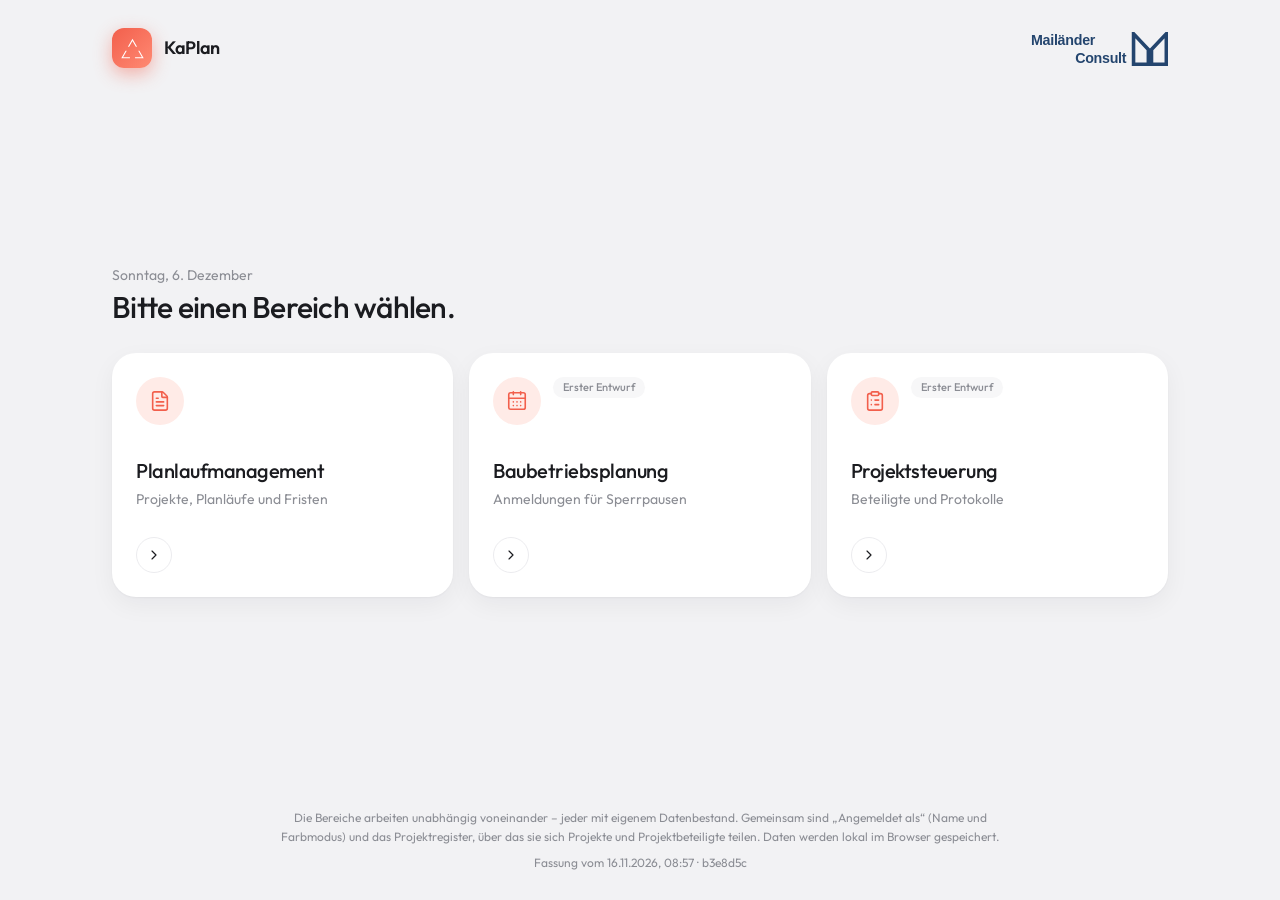
==== app/index.html @ 5b36b329 "app/: Build von b3e8d5c [skip ci]" ====
<!doctype html>
<html lang="de">
  <head>
    <meta charset="UTF-8" />
    <meta name="viewport" content="width=device-width, initial-scale=1.0" />
    <title>KaPlan</title>
    <meta name="description" content="KaPlan – Planlaufmanagement, Baubetriebsplanung und Projektsteuerung" />
    <meta name="theme-color" content="#f2f2f4" />
    <meta name="color-scheme" content="light dark" />
    <script>
      /*
        Hell oder dunkel schon vor dem Start der Anwendung: fest gewählt unter
        „Angemeldet als“ (Farbschema „hell“ bzw. „dunkel“) oder – die Vorgabe –
        wie das Gerät eingestellt ist. Dieselbe Regel wie `istDunkel` in
        src/gemeinsam/benutzer.ts; die Hülle (src/shell/Shell.tsx) setzt den
        Wert nach dem Start erneut und folgt Änderungen. Ohne dieses Skript
        blitzte die Seite bei jedem Laden erst hell auf.
      */
      (function () {
        var schema = 'geraet';
        try {
          schema = (JSON.parse(localStorage.getItem('kaplan-benutzer.v1') || '{}') || {}).farbschema;
        } catch (e) {
          /* unlesbar – wie das Gerät */
        }
        var dunkel =
          schema === 'dunkel' ||
          (schema !== 'hell' && typeof matchMedia === 'function' && matchMedia('(prefers-color-scheme: dark)').matches);
        document.documentElement.setAttribute('data-farbschema', dunkel ? 'dunkel' : 'hell');
        var farbe = document.querySelector('meta[name="theme-color"]');
        if (farbe) farbe.setAttribute('content', dunkel ? '#121316' : '#f2f2f4');
      })();
    </script>
    <style>
      /* Seitengrund des Koralle-Designs schon vor dem Laden – hell und dunkel wie die Anwendung */
      html { background: #f2f2f4; color: #1b1c20; }
      .lade-hinweis { color: #1b1c20; }
      .lade-hinweis p { color: #62646d; }
      .lade-hinweis code { background: #ffffff; padding: .1rem .4rem; border-radius: 8px; }
      html[data-farbschema='dunkel'] { background: #121316; color: #f2f2f4; }
      html[data-farbschema='dunkel'] .lade-hinweis { color: #f2f2f4; }
      html[data-farbschema='dunkel'] .lade-hinweis p { color: #b1b3bb; }
      html[data-farbschema='dunkel'] .lade-hinweis code { background: #232429; }
    </style>
    <link rel="manifest" href="manifest.webmanifest" />
    <link rel="icon" type="image/png" sizes="32x32" href="icons/kaplan-koralle-32.png" />
    <link rel="icon" type="image/png" sizes="64x64" href="icons/kaplan-koralle-64.png" />
    <link rel="icon" type="image/png" sizes="192x192" href="icons/kaplan-koralle-192.png" />
    <link rel="apple-touch-icon" sizes="180x180" href="icons/kaplan-koralle-apple-180.png" />
    <meta name="apple-mobile-web-app-capable" content="yes" />
    <meta name="apple-mobile-web-app-status-bar-style" content="default" />
    <meta name="apple-mobile-web-app-title" content="KaPlan" />
    <script type="module" crossorigin src="./assets/index-D5aUITxe.js"></script>
    <link rel="stylesheet" crossorigin href="./assets/index-Yw2rA63O.css">
  </head>
  <body>
    <div id="root">
      <!--
        Dieser Bereich ist nur sichtbar, solange die Anwendung nicht gestartet
        ist – React ersetzt den Inhalt von #root beim Laden.

        Wird die Seite statisch ausgeliefert (GitHub Pages mit der Quelle
        "Deploy from a branch" liefert den Quellcode statt des Builds), startet
        die Anwendung nicht. Das Skript unten wechselt dann automatisch zur
        gebauten Fassung im Unterverzeichnis ./app/. Dieser Build ist eingecheckt
        und wird vom Workflow nach jedem Push auf main erneuert (siehe README,
        Abschnitt „Veröffentlichen“). Fehlt er, bleibt der Hinweis stehen.
      -->
      <div class="lade-hinweis" style="font-family: Outfit, system-ui, -apple-system, 'Segoe UI', sans-serif; max-width: 40rem; margin: 12vh auto; padding: 0 1.5rem; line-height: 1.5;">
        <h1 style="font-size: 1.4rem; font-weight: 500; letter-spacing: -0.02em; margin: 0 0 .75rem;">KaPlan wird geladen …</h1>
        <p style="margin: 0 0 1rem;">
          Falls diese Meldung stehen bleibt, fehlt die gebaute Anwendung im Ordner
          <strong>app/</strong>. Sie entsteht mit <code>npm run build</code>
          und wird aus <code>dist/</code> nach
          <code>app/</code> übernommen.
        </p>
        <p style="margin: 0;">
          Lokal wird die Anwendung mit <code>npm run dev</code>
          gestartet oder mit <code>npm run build</code> gebaut.
        </p>
      </div>
    </div>
    <script>
      /*
        Notausgang für statisch ausgelieferten Quellcode: Startet die Anwendung
        nicht innerhalb von 1,5 Sekunden, wird auf die gebaute Fassung unter
        ./app/ gewechselt. Im Entwicklungsbetrieb meldet sich die Anwendung über
        window.planlaufGestartet und der Wechsel entfällt. Im fertigen Build
        entfällt er immer – dort gibt es kein app/, und ein langsam geladenes
        Programm darf nicht auf eine fehlende Seite umleiten.
      */
      (function () {
        if (/\/app\/?$/.test(location.pathname)) return;
        var zeitgeber = setTimeout(function () {
          // Nur der unverarbeitete Quellcode lädt /src/main.tsx; im Build ersetzt
          // Vite dieses Tag. Geprüft wird erst hier, weil es beim Start des
          // Zeitgebers noch nicht eingelesen ist.
          if (!document.querySelector('script[src$="/src/main.tsx"]')) return;
          location.replace('app/' + location.hash);
        }, 1500);
        window.planlaufGestartet = function () {
          clearTimeout(zeitgeber);
        };
      })();
    </script>
  </body>
</html>
---- app/assets/index-Yw2rA63O.css ----
@layer properties{@supports (((-webkit-hyphens:none)) and (not (margin-trim:block))) or ((-moz-orient:inline) and (not (color:rgb(from red r g b)))){*,:before,:after,::backdrop{--tw-rotate-x:initial;--tw-rotate-y:initial;--tw-rotate-z:initial;--tw-skew-x:initial;--tw-skew-y:initial;--tw-border-style:solid;--tw-leading:initial;--tw-font-weight:initial;--tw-tracking:initial;--tw-shadow:0 0 #0000;--tw-shadow-color:initial;--tw-shadow-alpha:100%;--tw-inset-shadow:0 0 #0000;--tw-inset-shadow-color:initial;--tw-inset-shadow-alpha:100%;--tw-ring-color:initial;--tw-ring-shadow:0 0 #0000;--tw-inset-ring-color:initial;--tw-inset-ring-shadow:0 0 #0000;--tw-ring-inset:initial;--tw-ring-offset-width:0px;--tw-ring-offset-color:#fff;--tw-ring-offset-shadow:0 0 #0000;--tw-outline-style:solid;--tw-blur:initial;--tw-brightness:initial;--tw-contrast:initial;--tw-grayscale:initial;--tw-hue-rotate:initial;--tw-invert:initial;--tw-opacity:initial;--tw-saturate:initial;--tw-sepia:initial;--tw-drop-shadow:initial;--tw-drop-shadow-color:initial;--tw-drop-shadow-alpha:100%;--tw-drop-shadow-size:initial;--tw-duration:initial}}}@layer theme{:root,:host{--font-sans:"Outfit Variable", "Outfit", system-ui, -apple-system, "Segoe UI", sans-serif;--font-mono:ui-monospace, "SF Mono", SFMono-Regular, Menlo, Consolas, monospace;--color-white:#fff;--spacing:.25rem;--text-xs:.75rem;--text-xs--line-height:calc(1 / .75);--text-sm:.875rem;--text-sm--line-height:calc(1.25 / .875);--text-xl:1.25rem;--text-xl--line-height:calc(1.75 / 1.25);--text-2xl:1.5rem;--text-2xl--line-height:calc(2 / 1.5);--text-3xl:1.875rem;--text-3xl--line-height: 1.2 ;--font-weight-medium:500;--tracking-tight:-.025em;--leading-relaxed:1.625;--radius-3xl:1.5rem;--default-transition-duration:.15s;--default-transition-timing-function:cubic-bezier(.4, 0, .2, 1);--default-font-family:"Outfit Variable", "Outfit", system-ui, -apple-system, "Segoe UI", sans-serif;--default-mono-font-family:ui-monospace, "SF Mono", SFMono-Regular, Menlo, Consolas, monospace;--ease-koralle:cubic-bezier(.2, .8, .2, 1)}}@layer base{*,:after,:before,::backdrop{box-sizing:border-box;border:0 solid;margin:0;padding:0}::file-selector-button{box-sizing:border-box;border:0 solid;margin:0;padding:0}html,:host{-webkit-text-size-adjust:100%;tab-size:4;line-height:1.5;font-family:var(--default-font-family,-apple-system, BlinkMacSystemFont, "Segoe UI", Roboto, "Helvetica Neue", "Noto Sans", Arial, sans-serif, "Apple Color Emoji", "Segoe UI Emoji", "Segoe UI Symbol", "Noto Color Emoji");font-feature-settings:var(--default-font-feature-settings,normal);font-variation-settings:var(--default-font-variation-settings,normal);-webkit-tap-highlight-color:transparent}hr{height:0;color:inherit;border-top-width:1px}abbr:where([title]){-webkit-text-decoration:underline dotted;text-decoration:underline dotted}h1,h2,h3,h4,h5,h6{font-size:inherit;font-weight:inherit}a{color:inherit;-webkit-text-decoration:inherit;text-decoration:inherit}code,kbd,samp,pre{font-family:var(--default-mono-font-family,ui-monospace, SFMono-Regular, Menlo, Monaco, Consolas, "Liberation Mono", "Courier New", monospace);font-feature-settings:var(--default-mono-font-feature-settings,normal);font-variation-settings:var(--default-mono-font-variation-settings,normal);font-size:1em}small{font-size:80%}sub,sup{vertical-align:baseline;font-size:75%;line-height:0;position:relative}sub{bottom:-.25em}sup{top:-.5em}table{text-indent:0;border-color:inherit;border-collapse:collapse}:-moz-focusring:where(:not(iframe)){outline:auto}progress{vertical-align:baseline}summary{display:list-item}ol,ul,menu{list-style:none}img,svg,video,canvas,audio,iframe,embed,object{vertical-align:middle;display:block}img,video{max-width:100%;height:auto}button,input,select,optgroup,textarea{font:inherit;font-feature-settings:inherit;font-variation-settings:inherit;letter-spacing:inherit;color:inherit;opacity:1;background-color:#0000;border-radius:0}::file-selector-button{font:inherit;font-feature-settings:inherit;font-variation-settings:inherit;letter-spacing:inherit;color:inherit;opacity:1;background-color:#0000;border-radius:0}:where(select:is([multiple],[size])) optgroup{font-weight:bolder}:where(select:is([multiple],[size])) optgroup option{padding-inline-start:20px}::file-selector-button{margin-inline-end:4px}::placeholder{opacity:1}@supports (not ((-webkit-appearance:-apple-pay-button))) or (contain-intrinsic-size:1px){::placeholder{color:currentColor}@supports (color:color-mix(in lab,red,red)){::placeholder{color:color-mix(in oklab,currentcolor 50%,transparent)}}}textarea{resize:vertical}::-webkit-search-decoration{-webkit-appearance:none}::-webkit-date-and-time-value{min-height:1lh;text-align:inherit}::-webkit-datetime-edit{display:inline-flex}::-webkit-datetime-edit-fields-wrapper{padding:0}::-webkit-datetime-edit{padding-block:0}::-webkit-datetime-edit-year-field{padding-block:0}::-webkit-datetime-edit-month-field{padding-block:0}::-webkit-datetime-edit-day-field{padding-block:0}::-webkit-datetime-edit-hour-field{padding-block:0}::-webkit-datetime-edit-minute-field{padding-block:0}::-webkit-datetime-edit-second-field{padding-block:0}::-webkit-datetime-edit-millisecond-field{padding-block:0}::-webkit-datetime-edit-meridiem-field{padding-block:0}::-webkit-calendar-picker-indicator{line-height:1}:-moz-ui-invalid{box-shadow:none}button,input:where([type=button],[type=reset],[type=submit]){appearance:button}::file-selector-button{appearance:button}::-webkit-inner-spin-button{height:auto}::-webkit-outer-spin-button{height:auto}[hidden]:where(:not([hidden=until-found])){display:none!important}html,body,#root{height:100%}body{font-family:var(--font-sans);color:var(--text);background:var(--bg);-webkit-font-smoothing:antialiased;-moz-osx-font-smoothing:grayscale;font-size:14px;line-height:1.5}h1,h2,h3,h4{letter-spacing:-.02em;font-weight:500}h1{font-size:26px}h2{font-size:19px}h3{font-size:15px}b,strong{font-weight:600}a{color:var(--link);text-decoration:none}a:hover{text-decoration:underline}::selection{background:var(--koralle-soft)}button:not(:disabled),[role=button]{cursor:pointer}input[type=checkbox],input[type=radio]{accent-color:var(--accent);margin:3px 3px 3px 4px}:focus-visible{outline:2px solid var(--fokus);outline-offset:2px}}@layer components{.app{grid-template-columns:var(--sidebar-w) 1fr;height:100%;display:grid;overflow:hidden}.sidebar{--text:#f2f2f4;--text-secondary:#a6a8af;--text-tertiary:#8e9097;--separator:#2c2d33;--separator-strong:#3a3b42;--bg-elev:#232429;--bg-subtle:#1f2024;--bg-hover:#ffffff12;--gray-soft:#ffffff1a;--accent:#f2f2f4;--auf-accent:#1b1c20;background:var(--bg-sidebar);color:var(--text-secondary);flex-direction:column;gap:3px;padding:16px 12px;display:flex;overflow-y:auto}.sidebar-brand{width:100%;font:inherit;color:inherit;text-align:left;cursor:pointer;border-radius:var(--rund);background:0 0;border:none;align-items:center;gap:12px;margin-bottom:14px;padding:2px 6px;display:flex}.sidebar-brand:hover{opacity:.88}.marke{align-items:center;gap:12px;min-width:0;display:inline-flex}.marke-kachel{border-radius:var(--rund);background:var(--koralle-verlauf);color:#fff;width:40px;height:40px;box-shadow:0 6px 18px var(--koralle-glanz);flex:none;place-items:center;display:grid}.marke-text{flex-direction:column;min-width:0;line-height:1.2;display:flex}.marke-name{letter-spacing:-.02em;color:var(--text);font-size:18px;font-weight:600}.marke-bereich{color:var(--text-tertiary);text-overflow:ellipsis;white-space:nowrap;font-size:12px;overflow:hidden}.nav-group-label{color:var(--text-tertiary);padding:18px 12px 6px;font-size:12px}.nav-item{border-radius:var(--rund);cursor:pointer;text-align:left;width:100%;min-height:40px;color:var(--text-secondary);background:0 0;border:none;flex:none;align-items:center;gap:10px;padding:8px 12px;font-size:13.5px;transition:color .15s,background .15s;display:flex;position:relative}.nav-item:hover{color:#fff;background:#ffffff0d}.nav-item.active{color:#fff;background:0 0;font-weight:500}.nav-aktiv{border-radius:var(--rund);background:var(--koralle);box-shadow:0 6px 18px var(--koralle-glanz);position:absolute;inset:0}.nav-item>:not(.nav-aktiv){position:relative}.nav-item.active .nav-badge{color:#fff;background:#ffffff3d}.nav-item.unter{padding-left:34px}.nav-pfeil{color:var(--text-tertiary);flex:none;transition:transform .15s;display:inline-flex}.nav-pfeil.offen{transform:rotate(90deg)}.nav-icon{flex:none;place-items:center;width:18px;display:grid}.nav-label{text-overflow:ellipsis;white-space:nowrap;flex:1;overflow:hidden}.nav-badge{color:var(--text);background:#ffffff1f;border-radius:999px;padding:1px 7px;font-size:11px;font-weight:600}.nav-badge.alert{background:var(--red);color:#fff}.sidebar-footer{color:var(--text-tertiary);margin-top:auto;padding:16px 2px 2px;font-size:11px}.sicherung-knoepfe{grid-template-columns:1fr 1fr;gap:6px;margin:10px 0;display:grid}.sicherung-knoepfe .btn{color:var(--text-secondary);justify-content:center;padding-left:6px;padding-right:6px}.sicherung-knoepfe .btn:hover:not(:disabled){color:var(--text)}.sicherung-knoepfe .btn:last-child{grid-column:1/-1}.main{flex-direction:column;display:flex;overflow:hidden}.topbar{flex:none;align-items:center;gap:14px;min-height:72px;padding:18px 32px 6px;display:flex}.topbar-title{flex-direction:column-reverse;flex:1;min-width:0;display:flex}.topbar-title h1{letter-spacing:-.025em;text-overflow:ellipsis;white-space:nowrap;font-size:22px;font-weight:500;line-height:1.25;overflow:hidden}.topbar-title .sub{color:var(--text-tertiary);text-overflow:ellipsis;white-space:nowrap;font-size:13px;overflow:hidden}.topbar-actions{flex:none;align-items:center;gap:8px;display:flex}.topbar-logo{flex:none;align-items:center;padding-left:12px;display:flex}.btn-icon.menu-toggle{border:1px solid var(--separator);background:var(--bg-elev);width:40px;height:40px;color:var(--text);border-radius:50%;place-items:center;padding:0;display:grid}.content{padding:0 32px calc(64px + var(--neue-fassung-hoehe,0px));flex:1;overflow-y:auto}.content-inner{max-width:1560px;margin:0 auto;padding-top:16px}.stack{flex-direction:column;gap:16px;display:flex}.row{align-items:center;gap:10px;display:flex}.row-between{justify-content:space-between;align-items:center;gap:12px;display:flex}.wrap{flex-wrap:wrap}.spacer{flex:1}.grid{gap:16px;display:grid}.grid-2{grid-template-columns:repeat(auto-fit,minmax(280px,1fr))}.grid-3{grid-template-columns:repeat(auto-fit,minmax(220px,1fr))}.kennzahlen{grid-template-columns:repeat(auto-fit,minmax(150px,1fr));gap:10px;padding:4px 24px 22px;display:grid}.kennzahlen:first-child{padding-top:24px}.kennzahlen>*{display:flex}.kennzahlen .card{box-shadow:none;border-radius:var(--rund-l);background:var(--bg-subtle);width:100%}.kennzahlen .stat{padding:12px 16px}.kennzahlen .stat-value{font-size:22px}.kennzahlen .card-click:hover{background:var(--bg-active)}.kennzahlen .card-click.stat-signal:hover{background:var(--signal-verlauf)}.grid-4{grid-template-columns:repeat(auto-fit,minmax(190px,1fr))}.card{--tabellen-rand:24px;background:var(--bg-elev);border-radius:var(--rund-xl);box-shadow:var(--schatten);overflow:clip}.card-pad{padding:22px 24px}.card-header{justify-content:space-between;align-items:center;gap:12px;padding:20px 24px 14px;display:flex}.card-header h2{font-size:16px;font-weight:500}.card-header .sub{color:var(--text-tertiary);margin-top:1px;font-size:12.5px}.card-header+.card-pad{padding-top:6px}.card-click{cursor:pointer;transition:transform .3s var(--ease-koralle),box-shadow .3s var(--ease-koralle);text-align:left;width:100%;font:inherit;color:inherit;border:none;padding:0;display:block}.card-click:not(.bewegt):hover{box-shadow:var(--schatten-hoch);transform:translateY(-4px)}.card-click:not(.bewegt):active{transform:translateY(-1px)}.bewegt{transition:none}.stat{padding:20px 24px 22px;position:relative}.stat-label{color:var(--text-tertiary);align-items:center;gap:7px;font-size:12.5px;display:flex}.stat-value{letter-spacing:-.03em;font-variant-numeric:tabular-nums;margin-top:4px;font-size:34px;font-weight:600;line-height:1.15}.card.stat-signal{background:var(--signal-verlauf);color:#fff;position:relative}.card.stat-signal:after{content:"";pointer-events:none;border:24px solid #ffffff26;border-radius:50%;width:150px;height:150px;position:absolute;bottom:-52px;right:-44px}.card.stat-signal .stat-label{color:#ffffffe6}.kennzahlen .card.stat-signal{background:var(--signal-verlauf)}.kennzahlen .card.stat-signal:after{border-width:16px;width:96px;height:96px;bottom:-44px;right:-30px}.btn{border:1px solid var(--separator);background:var(--bg-elev);color:var(--text);cursor:pointer;white-space:nowrap;transition:background .15s ease,border-color .15s ease,opacity .15s ease,transform .2s var(--ease-koralle);border-radius:999px;justify-content:center;align-items:center;gap:6px;padding:7px 15px;font-size:13px;font-weight:500;line-height:1.4;display:inline-flex}.btn:hover{background:var(--bg-subtle);border-color:var(--separator-strong)}.btn:active{transform:scale(.97)}.btn:disabled{opacity:.4;cursor:not-allowed;transform:none}.btn-primary{background:var(--accent);color:var(--auf-accent);border-color:#0000}.btn-primary:hover{background:var(--accent-hover);border-color:#0000;transform:translateY(-1px)}.btn-primary:active{transform:scale(.97)}.btn-primary:disabled{transform:none}.btn-ghost{color:var(--text);background:0 0;border-color:#0000;padding:6px 10px}.btn-ghost:hover{background:var(--bg-hover);border-color:#0000}.btn-outline{border-color:var(--separator-strong);background:0 0}.btn-outline:hover{background:var(--bg-hover)}.btn-danger{color:var(--rot-text);background:0 0;border-color:#0000}.btn-danger:hover{background:var(--red-soft);border-color:#0000}.btn.btn-primary.btn-rot,.btn.btn-primary.btn-rot:hover{background:var(--red);color:#fff}.btn-sm{padding:4px 11px;font-size:12px}.link-btn{font:inherit;color:inherit;text-align:left;cursor:pointer;background:0 0;border:none;padding:0}.link-btn:hover{color:var(--koralle-text)}.btn-icon{color:var(--text-secondary);cursor:pointer;background:0 0;border:none;border-radius:999px;justify-content:center;align-items:center;padding:7px;transition:background .15s,color .15s;display:inline-flex}.btn-icon:disabled{opacity:.35;cursor:not-allowed}.btn-icon:hover{background:var(--bg-hover);color:var(--text)}.segmented{background:var(--gray-soft);border-radius:999px;gap:2px;padding:3px;display:inline-flex}.segmented button{color:var(--text-secondary);cursor:pointer;white-space:nowrap;background:0 0;border:none;border-radius:999px;padding:5px 14px;font-size:13px;font-weight:500;transition:color .15s;position:relative}.segmented button:hover{color:var(--text)}.segmented button.active{color:var(--auf-accent)}.segmented-aktiv{background:var(--accent);border-radius:999px;position:absolute;inset:0}.segmented-text{position:relative}.segmented button.active:not(:has(.segmented-aktiv)){background:var(--accent)}.field{flex-direction:column;gap:6px;min-width:0;display:flex}.field label{color:var(--text-secondary);font-size:12.5px;font-weight:500}.field .hint{color:var(--text-tertiary);font-size:11.5px}.field>.segmented{align-self:flex-start;max-width:100%}.input,.select,.textarea{border-radius:var(--rund);border:1px solid var(--separator-strong);background:var(--bg-elev);width:100%;padding:8px 12px;font-size:13.5px;transition:border-color .15s,box-shadow .15s}.input:focus,.select:focus,.textarea:focus{border-color:var(--fokus);box-shadow:0 0 0 3px var(--accent-soft);outline:none}.input:disabled,.select:disabled,.textarea:disabled{opacity:.6}.textarea{resize:vertical;min-height:90px;line-height:1.5}.textarea.mono{font-family:var(--font-mono);font-size:12.5px}.select{appearance:none;background-image:url("data:image/svg+xml,%3Csvg xmlns='http://www.w3.org/2000/svg' width='12' height='12' viewBox='0 0 24 24' fill='none' stroke='%238b8d94' stroke-width='2.4' stroke-linecap='round' stroke-linejoin='round'%3E%3Cpath d='m6 9 6 6 6-6'/%3E%3C/svg%3E");background-position:right 10px center;background-repeat:no-repeat;padding-right:30px}.form-grid{grid-template-columns:repeat(auto-fit,minmax(200px,1fr));gap:14px;display:grid}.form-grid .full{grid-column:1/-1}.search{background:var(--bg-elev);border:1px solid var(--separator);min-width:180px;color:var(--text-tertiary);border-radius:999px;align-items:center;gap:8px;padding:6px 8px 6px 14px;transition:border-color .15s,box-shadow .15s;display:flex}.search:focus-within{border-color:var(--fokus);box-shadow:0 0 0 3px var(--accent-soft)}.search input{width:100%;min-width:0;color:var(--text);background:0 0;border:none;outline:none;font-size:13px}.search .btn-icon{padding:3px}.checkbox{cursor:pointer;align-items:center;gap:8px;font-size:13px;display:inline-flex}.checkbox input{width:15px;height:15px;accent-color:var(--accent)}.table-scroll{-webkit-overflow-scrolling:touch;overflow-x:auto}@media(min-width:861px){.table-scroll{overflow-x:clip}.table-scroll.table-scroll-quer{overflow-x:auto}}.table{border-collapse:collapse;width:100%;font-size:13.5px}.table th{z-index:3;background:var(--bg-elev);box-shadow:inset 0 -1px 0 var(--separator);text-align:left;color:var(--text-tertiary);border-bottom:1px solid var(--separator);white-space:nowrap;padding:10px 14px;font-size:12.5px;font-weight:400;position:sticky;top:0}.table td{border-bottom:1px solid var(--separator);vertical-align:middle;padding:13px 14px}.table th:first-child,.table td:first-child{padding-left:var(--tabellen-rand,14px)}.table th:last-child,.table td:last-child{padding-right:var(--tabellen-rand,14px)}.table tbody tr:last-child td{border-bottom:none}.table tbody tr.clickable{cursor:pointer;transition:background .12s}.table tbody tr.clickable:hover{background:var(--bg-hover)}.table tbody tr.clickable:focus-visible,.list-row.clickable:focus-visible{outline:2px solid var(--fokus);outline-offset:-2px;background:var(--bg-active)}.table .num{font-variant-numeric:tabular-nums;color:var(--text-secondary);white-space:nowrap;font-size:12.5px}.table th.zahl,.table td.zahl{text-align:center}.table td.zahl{color:var(--text);font-variant-numeric:tabular-nums;font-size:15px;font-weight:600}.table td.zahl.leer{color:var(--text-tertiary);font-weight:400}.table.planlauf-tabelle th{white-space:normal;padding-left:10px;padding-right:10px}.table.planlauf-tabelle td{padding-left:10px;padding-right:10px}.table.planlauf-tabelle :is(th,td):first-child{padding-left:var(--tabellen-rand,14px)}.table.planlauf-tabelle :is(th,td):last-child{padding-right:var(--tabellen-rand,14px)}.table.planlauf-tabelle .progress{min-width:44px}.table .right{text-align:right}.table .actions{text-align:right;white-space:nowrap}.list-row{border-bottom:1px solid var(--separator);align-items:center;gap:12px;padding:13px 24px;display:flex}.list-row:last-child{border-bottom:none}.list-row.clickable{cursor:pointer;transition:background .12s}.list-row.clickable:hover{background:var(--bg-hover)}.empty{text-align:center;color:var(--text-secondary);padding:44px 24px}.empty-icon{background:var(--koralle-soft);width:52px;height:52px;color:var(--koralle);border-radius:50%;place-items:center;margin:0 auto 12px;display:grid}.empty h3{color:var(--text);margin-bottom:4px;font-size:15px}.empty p{color:var(--text-tertiary);margin-bottom:14px;font-size:13px}.muted{color:var(--text-secondary)}.tertiary{color:var(--text-tertiary)}.small{font-size:12px}.mono{font-variant-numeric:tabular-nums;font-size:12.5px}.truncate{text-overflow:ellipsis;white-space:nowrap;overflow:hidden}.sort-btn{font:inherit;color:inherit;text-transform:inherit;letter-spacing:inherit;cursor:pointer;background:0 0;border:none;align-items:center;gap:4px;padding:0;display:inline-flex}.sort-btn:hover{color:var(--text)}.sort-pfeil{opacity:0;font-size:10px;display:inline-flex}.sort-btn:hover .sort-pfeil{opacity:.5}.sort-pfeil.aktiv{opacity:1;color:var(--koralle)}.th-inhalt{align-items:center;gap:3px;display:inline-flex}.th-wert{background:var(--koralle-soft);color:var(--koralle-text);border-radius:999px;margin-left:2px;padding:1px 7px;font-size:11px;font-weight:500}.filter-btn{width:20px;height:20px;color:var(--text-tertiary);cursor:pointer;opacity:0;background:0 0;border:none;border-radius:50%;justify-content:center;align-items:center;padding:0;transition:opacity .12s,background .12s;display:inline-flex}.table th:hover .filter-btn,.filter-btn.offen,.filter-btn.aktiv{opacity:1}.filter-btn:hover{background:var(--bg-hover);color:var(--text)}@media(hover:none){.filter-btn{opacity:.65}.sort-pfeil{opacity:.4}}.filter-btn.aktiv,.filter-btn.offen{color:var(--koralle)}.aufklapp-menue{z-index:160;overscroll-behavior:contain;background:var(--bg-elev);border:1px solid var(--separator);border-radius:var(--rund-l);min-width:220px;max-width:min(320px,100vw - 16px);max-height:calc(100dvh - 16px);box-shadow:var(--schatten-hoch);text-align:left;white-space:normal;color:var(--text);flex-direction:column;gap:1px;padding:6px;font-size:13px;display:flex;position:fixed;overflow-y:auto}.aufklapp-menue button{border-radius:var(--rund-s);font:inherit;color:var(--text);text-align:left;overflow-wrap:anywhere;cursor:pointer;background:0 0;border:none;flex:none;padding:8px 12px}.aufklapp-menue button:hover,.aufklapp-menue button:focus-visible{background:var(--bg-hover)}.aufklapp-menue button.gefahr{color:var(--rot-text)}.aufklapp-menue button.aktiv{background:var(--accent-soft);color:var(--text);font-weight:600}.aufklapp-menue .aufklapp-menue-titel{color:var(--text-tertiary);flex:none;padding:6px 12px;font-size:11.5px}.antwort-chip{border:1px solid var(--separator-strong);background:var(--bg-elev);cursor:pointer;border-radius:999px;padding:4px 12px;font-size:12.5px;transition:background .12s,border-color .12s,color .12s}.antwort-chip:not(.gewaehlt):hover:not(:disabled){border-color:var(--purple);color:var(--purple)}.antwort-chip.gewaehlt{background:var(--purple);border-color:var(--purple);color:var(--bg-elev)}.antwort-chip:disabled{opacity:.5;cursor:default}.stern{cursor:pointer;color:var(--text-tertiary);border-radius:50%;place-items:center;padding:5px;line-height:1;display:inline-grid}.stern:hover{background:var(--bg-hover);color:var(--orange)}.stern.aktiv{color:var(--orange)}.stern.aktiv svg{fill:currentColor}.bearbeiter{border:1px solid var(--separator);border-radius:var(--rund-l);width:100%;color:var(--text-secondary);cursor:pointer;text-align:left;background:#ffffff0a;align-items:center;gap:10px;padding:8px 10px;font-size:12.5px;transition:background .15s;display:flex}.bearbeiter:hover{background:#ffffff17}.bearbeiter strong{color:var(--text);font-size:13px;font-weight:500;display:block}.bearbeiter .avatar{background:var(--avatar-verlauf);color:#fff}.badge{white-space:nowrap;background:var(--gray-soft);color:var(--text-secondary);border-radius:999px;align-items:center;gap:5px;padding:2px 10px;font-size:11.5px;font-weight:500;display:inline-flex}.badge.green{background:var(--green-soft);color:var(--gruen-text)}.badge.orange{background:var(--orange-soft);color:var(--orange-text)}.badge.red{background:var(--red-soft);color:var(--rot-text)}.badge.blue{background:var(--blau-soft);color:var(--blau-text)}.badge.purple{background:var(--purple-soft);color:var(--purple)}.dot{background:var(--text-tertiary);border-radius:50%;flex:none;width:8px;height:8px;display:inline-block}.dot.green{background:var(--green)}.dot.orange{background:var(--orange)}.dot.red{background:var(--red)}.dot.blue{background:var(--blau)}.role-chip{color:var(--chip-farbe,currentColor);background:0 0;border:1px solid;border-radius:999px;align-items:center;gap:5px;padding:2px 10px;font-size:11.5px;font-weight:500;display:inline-flex}.chip-weg{color:inherit;cursor:pointer;opacity:.7;background:0 0;border:none;align-items:center;margin:0;padding:0 0 0 2px;font-size:13px;line-height:1;display:inline-flex}.chip-weg:hover{opacity:1}.avatar{background:var(--koralle-soft);width:32px;height:32px;color:var(--koralle-text);border-radius:50%;flex:none;place-items:center;font-size:11.5px;font-weight:600;display:grid}.avatar.avatar-farbe{background:var(--chip-farbe)}@supports (color:color-mix(in lab,red,red)){.avatar.avatar-farbe{background:color-mix(in srgb,var(--chip-farbe) 14%,transparent)}}.avatar.avatar-farbe{color:var(--chip-farbe)}.progress{background:var(--gray-soft);border-radius:999px;min-width:60px;height:6px;overflow:hidden}.progress>div{background:linear-gradient(90deg,var(--koralle),var(--koralle-2));border-radius:999px;height:100%}.chain{gap:0;padding:4px 0 10px;display:flex;overflow-x:auto}.chain-node{background:var(--bg-subtle);border-radius:var(--rund-l);border:1px solid #0000;flex:none;min-width:148px;max-width:180px;padding:10px 12px;font-size:12px}.chain-node.current{border-color:var(--accent);box-shadow:0 0 0 3px var(--accent-soft);background:var(--bg-elev)}.chain-node.done{background:var(--green-soft);border-color:#0000}.chain-node.late{background:var(--red-soft);border-color:#0000}.chain-node .cn-name{margin-bottom:3px;font-weight:600;line-height:1.3}.chain-node .cn-meta{color:var(--text-secondary);font-size:11px}.chain-arrow{width:22px;color:var(--text-tertiary);flex:none;place-items:center;font-size:13px;display:grid}.chain-node.gateway{border-radius:var(--rund-l);border-style:dashed;border-color:var(--separator-strong)}.step-row{border-bottom:1px solid var(--separator);grid-template-columns:26px 1fr;gap:12px;padding:14px 24px;display:grid}.step-row.mit-aktion{grid-template-columns:26px 1fr auto}.step-anpassen{align-self:start;margin-top:2px}.step-row:last-child{border-bottom:none}.step-row.aktiv{background:var(--bg-subtle)}.step-marker{flex-direction:column;align-items:center;gap:4px;padding-top:2px;display:flex}.step-num{background:var(--gray-soft);width:24px;height:24px;color:var(--text-secondary);border-radius:50%;place-items:center;font-size:11px;font-weight:600;display:grid}.step-num.done{background:var(--green);color:#fff}.step-num.late{background:var(--red);color:#fff}.step-num.current{background:var(--accent);color:var(--auf-accent)}.step-line{background:var(--separator);border-radius:2px;flex:1;width:2px;min-height:6px}.step-body{flex-direction:column;gap:7px;min-width:0;display:flex}.step-title{flex-wrap:wrap;align-items:center;gap:8px;display:flex}.step-title strong{font-size:13.5px;font-weight:600}.table tr.gruppe-zeile td,.table tr.paket-zeile td{background:var(--fill-gruppe);border-top:1px solid var(--separator)}.table tr.gruppe-zeile td{padding-top:10px;padding-bottom:10px}.table tr.gruppe-zeile+tr td{border-top:none}.gruppe-btn{font:inherit;color:inherit;text-align:left;cursor:pointer;background:0 0;border:none;align-items:center;gap:9px;width:100%;margin:0;padding:0;display:flex}.gruppe-btn:hover strong{color:var(--koralle-text)}.gruppe-btn .chev{color:var(--text-tertiary);transition:transform .15s;display:flex}.gruppe-btn.offen .chev{transform:rotate(90deg)}.chev-btn{width:20px;height:20px;color:var(--text-tertiary);cursor:pointer;background:0 0;border:none;border-radius:50%;flex:0 0 20px;justify-content:center;align-items:center;margin:0;padding:0;transition:transform .15s,background .15s;display:flex}.chev-btn:hover{background:var(--bg-hover);color:var(--text)}.chev-btn.offen{transform:rotate(90deg)}.chev-vorn{margin-left:-29px}.chev-vorn.offen{transform:rotate(90deg)}.checkbox.buendeln-plan{border:1px solid var(--separator);border-radius:var(--rund);cursor:pointer;align-items:center;gap:10px;padding:10px 14px;display:flex}.checkbox.buendeln-plan:hover{background:var(--bg-hover)}.table tr.unterzeile td{background:var(--bg-subtle)}.table tr.zeile-eingang strong{color:var(--gelb-text)}.table tr.zeile-fertig strong{color:var(--gruen-text)}.badge.gelb{background:var(--gelb-soft-stark);color:var(--gelb-text)}.badge.zusatz{margin-left:6px;font-weight:400}.table tr.zeile-verworfen td{color:var(--text-tertiary)}.table tr.zeile-verworfen strong{color:var(--text-tertiary);font-weight:500}.step-row.kompakt{padding-top:8px;padding-bottom:8px}.step-row.kompakt .step-num{opacity:.75}.step-aufklappen{font:inherit;color:inherit;cursor:pointer;text-align:left;background:0 0;border:none;align-items:center;gap:6px;margin:0;padding:0;display:inline-flex}.step-aufklappen:hover strong{color:var(--koralle-text)}.step-aufklappen .chev{color:var(--text-tertiary);transition:transform .15s}.step-aufklappen.offen .chev{transform:rotate(90deg)}.step-meta{color:var(--text-secondary);flex-wrap:wrap;align-items:center;gap:14px;font-size:12.5px;display:flex}.step-meta b{color:var(--text);font-weight:500}.step-actions{flex-wrap:wrap;align-items:center;gap:6px;display:flex}.overlay{background:var(--schleier);-webkit-backdrop-filter:blur(6px);backdrop-filter:blur(6px);z-index:100;place-items:center;padding:24px;animation:.18s fade;display:grid;position:fixed;inset:0}.modal{--tabellen-rand:14px;background:var(--bg-elev);border-radius:var(--rund-xl);box-shadow:var(--schatten-dialog);width:min(680px,100%);max-height:calc(100dvh - 48px);animation:pop .26s var(--ease-koralle);flex-direction:column;display:flex}.modal.wide{width:min(940px,100%)}.modal-header{border-bottom:1px solid var(--separator);justify-content:space-between;align-items:flex-start;gap:12px;padding:22px 24px 16px;display:flex}.modal-header h2{font-size:19px;font-weight:500}.modal-header .sub{color:var(--text-tertiary);margin-top:2px;font-size:12.5px}.modal-body{padding:20px 24px;overflow-y:auto}.modal-footer{border-top:1px solid var(--separator);border-radius:0 0 var(--rund-xl) var(--rund-xl);flex-wrap:wrap;justify-content:flex-end;gap:8px;padding:16px 24px;display:flex}@keyframes fade{0%{opacity:0}to{opacity:1}}@keyframes pop{0%{opacity:0;transform:scale(.97)translateY(8px)}to{opacity:1;transform:none}}.neue-fassung{z-index:80;background:var(--bg-elev);border:1px solid var(--separator);border-radius:var(--rund-xl);width:min(420px,100vw - 24px);box-shadow:var(--schatten-dialog);animation:pop .26s var(--ease-koralle);flex-direction:column;gap:12px;padding:18px 20px;font-size:12.5px;line-height:1.45;display:flex;position:fixed;bottom:18px;right:18px}.neue-fassung-text{color:var(--text-secondary);flex-direction:column;gap:3px;display:flex}.neue-fassung-text strong{color:var(--text);font-size:14px;font-weight:500}.neue-fassung-knoepfe{justify-content:flex-end;gap:8px;display:flex}@media(max-width:520px){.neue-fassung{width:auto;bottom:12px;left:12px;right:12px}}.toast-wrap{bottom:calc(22px + var(--neue-fassung-hoehe,0px));z-index:200;flex-direction:column;gap:8px;width:max-content;max-width:min(640px,100vw - 32px);display:flex;position:fixed;left:50%;transform:translate(-50%)}.toast{background:var(--accent);color:var(--auf-accent);overflow-wrap:anywhere;box-shadow:var(--schatten-hoch);animation:pop .26s var(--ease-koralle);border-radius:20px;padding:10px 20px;font-size:13px;font-weight:500}.callout{border-radius:var(--rund-l);background:var(--gray-soft);gap:12px;padding:12px 16px;font-size:12.5px;line-height:1.5;display:flex}.callout.warn{background:var(--orange-soft)}.callout.error{background:var(--red-soft)}.callout .callout-icon{color:var(--text-secondary);flex:none;padding-top:1px;display:flex}.callout.warn .callout-icon{color:var(--orange-text)}.callout.error .callout-icon{color:var(--rot-text)}.divider{background:var(--separator);height:1px;margin:4px 0}.kv{grid-template-columns:130px 1fr;gap:6px 14px;font-size:13.5px;display:grid}.kv dt{color:var(--text-secondary);font-size:12.5px}.kv dd{margin:0}.kv-breit{grid-template-columns:190px 1fr}.mail-vorschau{white-space:pre-wrap;color:var(--text-secondary);margin:10px 0 0;font-family:inherit;font-size:13.5px}.tabs{flex-wrap:wrap;gap:6px;display:flex}.tab-plus{border:1px dashed var(--separator-strong);width:34px;height:34px;color:var(--text-tertiary);cursor:pointer;background:0 0;border-radius:50%;justify-content:center;align-items:center;padding:0;display:inline-flex}.tab-plus svg{flex:none}.tab-plus:hover{background:var(--bg-hover);color:var(--koralle-text);border-color:var(--koralle)}.tabs button:not(.tab-plus){color:var(--text-secondary);cursor:pointer;white-space:nowrap;background:0 0;border:none;border-radius:999px;padding:7px 15px;font-size:13.5px;font-weight:500;transition:color .15s,background .15s}.tabs button:not(.tab-plus):hover{color:var(--text);background:var(--bg-hover)}.tabs button.active:not(.tab-plus),.tabs button.active:not(.tab-plus):hover{color:var(--auf-accent);background:var(--accent)}.drop-zone{border:1.5px dashed var(--separator-strong);border-radius:var(--rund-xl);text-align:center;color:var(--text-secondary);cursor:pointer;padding:28px;font-size:13px;transition:border-color .15s,background .15s,color .15s}.drop-zone:hover,.drop-zone.over{border-color:var(--koralle);background:var(--koralle-soft);color:var(--koralle-text)}.start{height:100%;padding-bottom:var(--neue-fassung-hoehe,0px);overflow-y:auto}.bereich-wechsel{border:1px solid var(--separator-strong);width:100%;font:inherit;color:var(--text-secondary);cursor:pointer;background:0 0;border-radius:999px;justify-content:center;align-items:center;gap:6px;margin-top:10px;padding:8px 10px;font-size:12.5px;transition:background .15s,color .15s;display:flex}.bereich-wechsel:hover{background:var(--bg-hover);color:var(--text)}@media(max-width:640px){.grid-3,.grid-4{grid-template-columns:repeat(2,minmax(0,1fr));gap:10px}.grid-2{grid-template-columns:minmax(0,1fr)}.stat{padding:14px 16px 16px}.stat-value{font-size:26px}.stat-label{font-size:11.5px}.kennzahlen{padding:4px 16px 16px}.kennzahlen:first-child{padding-top:16px}.card{--tabellen-rand:16px}.table-scroll .table:not(.table-stack){min-width:520px}.table .col-optional{display:none}.table-stack,.table-stack tbody,.table-stack tr,.table-stack td{width:100%;display:block}.table-stack thead{display:none}.table-stack tr{border-bottom:1px solid var(--separator);padding:12px 16px}.table-stack tr:last-child{border-bottom:none}.table-stack td,.table-stack td:first-child,.table-stack td:last-child{border:none;padding:2px 0}.table-stack td.actions{text-align:left;flex-wrap:wrap;gap:8px;padding-top:10px;display:flex}.table-stack td.actions .btn{flex:auto}.table-stack td.actions .btn-haken{flex:none;min-width:64px}.card-header{flex-wrap:wrap;padding:16px 16px 12px}.card-pad{padding:16px}.list-row{flex-wrap:wrap;padding:11px 16px}.step-row{padding:12px 16px}.table th,.table td{padding:10px 12px}.modal{border-radius:20px;max-height:calc(100dvh - 24px)}.modal-header,.modal-body,.modal-footer{padding-left:16px;padding-right:16px}.modal-footer{border-radius:0 0 20px 20px}.overlay{padding:12px}.form-grid{grid-template-columns:minmax(0,1fr)}.segmented{width:100%;overflow-x:auto}.search{width:100%}.topbar-title h1{font-size:18px}.content{padding-bottom:calc(48px + var(--neue-fassung-hoehe,0px))}}@media(max-width:860px){.app{grid-template-columns:1fr}.sidebar{width:var(--sidebar-w);z-index:90;transition:transform .3s var(--ease-koralle);position:fixed;inset:0 auto 0 0;transform:translate(-100%)}.sidebar.open{box-shadow:var(--schatten-dialog);transform:none}.content{padding:0 16px calc(60px + var(--neue-fassung-hoehe,0px))}.content-inner{padding-top:12px}.topbar{min-height:64px;padding:14px 16px 4px}.topbar-logo{display:none}.tabs{flex-wrap:nowrap;overflow-x:auto}.kv{grid-template-columns:1fr;gap:2px 0}.kv dd{margin-bottom:8px}}@media(min-width:861px){.btn-icon.menu-toggle{display:none}}:root[data-farbschema=dunkel] .topbar-logo img,:root[data-farbschema=dunkel] .logo-hell img{filter:brightness(0)invert();opacity:.92}:root[data-farbschema=dunkel] .role-chip{color:var(--chip-farbe,currentColor)}@supports (color:color-mix(in lab,red,red)){:root[data-farbschema=dunkel] .role-chip{color:color-mix(in srgb,var(--chip-farbe,currentColor) 55%,#fff)}}:root[data-farbschema=dunkel] .avatar.avatar-farbe{background:var(--chip-farbe)}@supports (color:color-mix(in lab,red,red)){:root[data-farbschema=dunkel] .avatar.avatar-farbe{background:color-mix(in srgb,var(--chip-farbe) 26%,transparent)}}:root[data-farbschema=dunkel] .avatar.avatar-farbe{color:var(--chip-farbe)}@supports (color:color-mix(in lab,red,red)){:root[data-farbschema=dunkel] .avatar.avatar-farbe{color:color-mix(in srgb,var(--chip-farbe) 45%,#fff)}}:root[data-farbmodus=kontrast] .badge{border:1px solid;font-weight:600}:root[data-farbmodus=kontrast] .dot{box-shadow:0 0 0 1px var(--separator-strong)}:root[data-farbmodus=kontrast] .chain-node.late{border-color:var(--red)}:root[data-farbmodus=kontrast] .chain-node.done{border-color:var(--green)}:root[data-farbmodus=kontrast] .progress{background:var(--separator)}:root[data-farbmodus=kontrast] .stern.aktiv{color:var(--text)}:root[data-farbmodus=kontrast] .sidebar{--text-secondary:#d3d5db;--text-tertiary:#b6b8c0;--separator-strong:#6c6e78}:root[data-farbmodus=kontrast] .input,:root[data-farbmodus=kontrast] .select,:root[data-farbmodus=kontrast] .textarea,:root[data-farbmodus=kontrast] .btn:not(.btn-primary):not(.btn-ghost):not(.btn-danger){border-color:var(--separator-strong)}}@layer utilities{.visible{visibility:visible}.absolute{position:absolute}.fixed{position:fixed}.relative{position:relative}.mx-auto{margin-inline:auto}.mt-1{margin-top:var(--spacing)}.mt-1\.5{margin-top:calc(var(--spacing) * 1.5)}.mt-7{margin-top:calc(var(--spacing) * 7)}.mt-8{margin-top:calc(var(--spacing) * 8)}.block{display:block}.contents{display:contents}.flex{display:flex}.grid{display:grid}.hidden{display:none}.inline-flex{display:inline-flex}.table{display:table}.h-9{height:calc(var(--spacing) * 9)}.h-12{height:calc(var(--spacing) * 12)}.min-h-full{min-height:100%}.w-9{width:calc(var(--spacing) * 9)}.w-12{width:calc(var(--spacing) * 12)}.w-full{width:100%}.max-w-\[760px\]{max-width:760px}.max-w-\[1120px\]{max-width:1120px}.flex-1{flex:1}.shrink-0{flex-shrink:0}.border-collapse{border-collapse:collapse}.transform{transform:var(--tw-rotate-x, ) var(--tw-rotate-y, ) var(--tw-rotate-z, ) var(--tw-skew-x, ) var(--tw-skew-y, )}.resize{resize:both}.flex-col{flex-direction:column}.flex-wrap{flex-wrap:wrap}.place-items-center{place-items:center}.items-center{align-items:center}.items-start{align-items:flex-start}.justify-between{justify-content:space-between}.justify-center{justify-content:center}.justify-end{justify-content:flex-end}.gap-3{gap:calc(var(--spacing) * 3)}.gap-4{gap:calc(var(--spacing) * 4)}.truncate{text-overflow:ellipsis;white-space:nowrap;overflow:hidden}.rounded-3xl{border-radius:var(--radius-3xl)}.rounded-full{border-radius:2147483647px}.border{border-style:var(--tw-border-style);border-width:1px}.border-linie{border-color:var(--separator)}.bg-flaeche{background-color:var(--bg-subtle)}.bg-karte{background-color:var(--bg-elev)}.bg-koralle-zart{background-color:var(--koralle-soft)}.p-6{padding:calc(var(--spacing) * 6)}.px-2\.5{padding-inline:calc(var(--spacing) * 2.5)}.px-4{padding-inline:calc(var(--spacing) * 4)}.py-0\.5{padding-block:calc(var(--spacing) * .5)}.py-5{padding-block:calc(var(--spacing) * 5)}.py-10{padding-block:calc(var(--spacing) * 10)}.pt-4{padding-top:calc(var(--spacing) * 4)}.text-center{text-align:center}.text-left{text-align:left}.text-2xl{font-size:var(--text-2xl);line-height:var(--tw-leading,var(--text-2xl--line-height))}.text-sm{font-size:var(--text-sm);line-height:var(--tw-leading,var(--text-sm--line-height))}.text-xl{font-size:var(--text-xl);line-height:var(--tw-leading,var(--text-xl--line-height))}.text-xs{font-size:var(--text-xs);line-height:var(--tw-leading,var(--text-xs--line-height))}.text-\[11px\]{font-size:11px}.leading-relaxed{--tw-leading:var(--leading-relaxed);line-height:var(--leading-relaxed)}.font-medium{--tw-font-weight:var(--font-weight-medium);font-weight:var(--font-weight-medium)}.tracking-tight{--tw-tracking:var(--tracking-tight);letter-spacing:var(--tracking-tight)}.text-gedaempft{color:var(--text-tertiary)}.text-koralle{color:var(--koralle)}.shadow-karte{--tw-shadow:var(--schatten);box-shadow:var(--tw-inset-shadow),var(--tw-inset-ring-shadow),var(--tw-ring-offset-shadow),var(--tw-ring-shadow),var(--tw-shadow)}.ring{--tw-ring-shadow:var(--tw-ring-inset, ) 0 0 0 calc(1px + var(--tw-ring-offset-width)) var(--tw-ring-color,currentcolor);box-shadow:var(--tw-inset-shadow),var(--tw-inset-ring-shadow),var(--tw-ring-offset-shadow),var(--tw-ring-shadow),var(--tw-shadow)}.outline{outline-style:var(--tw-outline-style);outline-width:1px}.filter{filter:var(--tw-blur, ) var(--tw-brightness, ) var(--tw-contrast, ) var(--tw-grayscale, ) var(--tw-hue-rotate, ) var(--tw-invert, ) var(--tw-saturate, ) var(--tw-sepia, ) var(--tw-drop-shadow, )}.transition{transition-property:color,background-color,border-color,outline-color,text-decoration-color,fill,stroke,--tw-gradient-from,--tw-gradient-via,--tw-gradient-to,opacity,box-shadow,transform,translate,scale,rotate,filter,-webkit-backdrop-filter,backdrop-filter,display,content-visibility,overlay,pointer-events;transition-timing-function:var(--tw-ease,var(--default-transition-timing-function));transition-duration:var(--tw-duration,var(--default-transition-duration))}.transition-colors{transition-property:color,background-color,border-color,outline-color,text-decoration-color,fill,stroke,--tw-gradient-from,--tw-gradient-via,--tw-gradient-to;transition-timing-function:var(--tw-ease,var(--default-transition-timing-function));transition-duration:var(--tw-duration,var(--default-transition-duration))}.duration-300{--tw-duration:.3s;transition-duration:.3s}@media(hover:hover){:is(:where(.group):hover .group-hover\:border-transparent){border-color:#0000}:is(:where(.group):hover .group-hover\:bg-betont){background-color:var(--accent)}:is(:where(.group):hover .group-hover\:bg-koralle){background-color:var(--koralle)}:is(:where(.group):hover .group-hover\:text-auf-betont){color:var(--auf-accent)}:is(:where(.group):hover .group-hover\:text-white){color:var(--color-white)}}@media not all and (min-width:48rem){.max-md\:text-left{text-align:left}}@media(min-width:40rem){.sm\:block{display:block}.sm\:px-8{padding-inline:calc(var(--spacing) * 8)}.sm\:py-7{padding-block:calc(var(--spacing) * 7)}.sm\:text-3xl{font-size:var(--text-3xl);line-height:var(--tw-leading,var(--text-3xl--line-height))}}@media(min-width:48rem){.md\:grid-cols-3{grid-template-columns:repeat(3,minmax(0,1fr))}}}@font-face{font-family:Outfit Variable;font-style:normal;font-display:swap;font-weight:100 900;src:url(./outfit-latin-ext-wght-normal-DdQaqQDo.woff2)format("woff2-variations");unicode-range:U+100-2BA,U+2BD-2C5,U+2C7-2CC,U+2CE-2D7,U+2DD-2FF,U+304,U+308,U+329,U+1D00-1DBF,U+1E00-1E9F,U+1EF2-1EFF,U+2020,U+20A0-20AB,U+20AD-20C0,U+2113,U+2C60-2C7F,U+A720-A7FF}@font-face{font-family:Outfit Variable;font-style:normal;font-display:swap;font-weight:100 900;src:url(./outfit-latin-wght-normal-Bc-8i84L.woff2)format("woff2-variations");unicode-range:U+??,U+131,U+152-153,U+2BB-2BC,U+2C6,U+2DA,U+2DC,U+304,U+308,U+329,U+2000-206F,U+20AC,U+2122,U+2191,U+2193,U+2212,U+2215,U+FEFF,U+FFFD}:root{color-scheme:light;--bg:#f2f2f4;--bg-elev:#fff;--bg-subtle:#f7f7f8;--fill-gruppe:#f7f7f8;--bg-hover:#1b1c200b;--bg-active:#1b1c2014;--bg-sidebar:#17181b;--text:#1b1c20;--text-secondary:#62646d;--text-tertiary:#8b8d94;--separator:#ececef;--separator-strong:#dddde2;--accent:#1b1c20;--accent-hover:#2e3037;--accent-soft:#1b1c2012;--auf-accent:#fff;--koralle:#f25f4c;--koralle-2:#ff8a73;--koralle-soft:#ffebe7;--koralle-text:#d9432f;--koralle-glanz:#f25f4c73;--koralle-verlauf:linear-gradient(135deg, var(--koralle), var(--koralle-2));--signal-verlauf:linear-gradient(150deg, var(--koralle-2), var(--koralle));--avatar-verlauf:linear-gradient(135deg, #f7b267, var(--koralle));--link:var(--koralle-text);--fokus:var(--accent);--green:#1f9d61;--green-soft:#e3f6ec;--gruen-text:#17834f;--orange:#f2994a;--orange-soft:#fdeedd;--orange-text:#b25f0e;--red:#f25f4c;--red-soft:#ffebe7;--rot-text:#d9432f;--purple:#9b51e0;--purple-soft:#f3eafc;--blau:#56ccf2;--blau-soft:#e2f5fd;--blau-text:#1479a3;--gray-soft:#1b1c200e;--gelb-soft:#fff7db;--gelb-soft-stark:#ffedb3;--gelb-text:#8a6100;--schleier:#1213166b;--rund-s:10px;--rund:12px;--rund-l:16px;--rund-xl:24px;--schatten:0 1px 2px #14141e0a, 0 8px 24px #14141e0d;--schatten-hoch:0 18px 40px #14141e1a;--schatten-dialog:0 28px 70px #14141e38;--schraffur:repeating-linear-gradient(-45deg, var(--separator) 0 4px, transparent 4px 9px);--sidebar-w:248px}:root[data-farbschema=dunkel]{color-scheme:dark;--bg:#121316;--bg-elev:#1b1c20;--bg-subtle:#232429;--fill-gruppe:#232429;--bg-hover:#ffffff0f;--bg-active:#ffffff1c;--text:#f2f2f4;--text-secondary:#b1b3bb;--text-tertiary:#8b8d94;--separator:#2c2d33;--separator-strong:#3c3d45;--accent:#f2f2f4;--accent-hover:#fff;--accent-soft:#ffffff17;--auf-accent:#1b1c20;--koralle-soft:#f25f4c2e;--koralle-text:#ff8a73;--green:#35c283;--green-soft:#35c28329;--gruen-text:#5ad49c;--orange:#f2a65e;--orange-soft:#f2994a2e;--orange-text:#f5b87a;--red:#ff7461;--red-soft:#f25f4c33;--rot-text:#ff8a73;--purple:#b98af0;--purple-soft:#9b51e038;--blau-soft:#56ccf229;--blau-text:#7dd8f6;--gray-soft:#ffffff14;--gelb-soft:#ffcc001f;--gelb-soft-stark:#ffcc003d;--gelb-text:#f0cb5b;--schleier:#0009;--schatten:0 1px 2px #0000004d, 0 8px 24px #00000038;--schatten-hoch:0 18px 40px #00000073;--schatten-dialog:0 28px 70px #0009}:root[data-farbmodus=kontrast]{--green:#00786a;--green-soft:#00786a29;--gruen-text:#00594c;--orange:#a86800;--orange-soft:#a868002e;--orange-text:#7d4d00;--red:#b0007a;--red-soft:#b0007a24;--rot-text:#8a0060;--purple:#4b3ea8;--purple-soft:#4b3ea829;--blau:#0a6fa8;--blau-soft:#0a6fa824;--blau-text:#07507a;--text-secondary:#40424a;--text-tertiary:#54565e;--separator:#c9cad1;--separator-strong:#9fa1aa;--accent-soft:#1b1c201f;--bg-active:#1b1c2029;--gray-soft:#1b1c201f;--gelb-soft:#ffd63347;--gelb-soft-stark:#ffd63380;--gelb-text:#5c4100;--koralle:#c63a22;--koralle-2:#de5a43;--koralle-soft:#c63a2224;--koralle-text:#a82c17;--signal-verlauf:linear-gradient(150deg, #cc3f9e, #b0007a)}:root[data-farbmodus=kontrast][data-farbschema=dunkel]{--green:#2fd0bd;--green-soft:#2fd0bd33;--gruen-text:#6fe3d4;--orange:#f2b33d;--orange-soft:#f2b33d38;--orange-text:#f7cb78;--red:#ff6bcb;--red-soft:#ff6bcb33;--rot-text:#ff9adb;--purple:#a99bff;--purple-soft:#a99bff38;--blau:#6cc4f5;--blau-soft:#6cc4f533;--blau-text:#9ad8fa;--text-secondary:#d3d5db;--text-tertiary:#b6b8c0;--separator:#4a4c55;--separator-strong:#6c6e78;--accent-soft:#ffffff29;--bg-active:#fff3;--gray-soft:#ffffff29;--gelb-soft:#ffd63333;--gelb-soft-stark:#ffd63357;--gelb-text:#ffe08a;--koralle:#d9432f;--koralle-2:#ee6a55;--koralle-soft:#f25f4c42;--koralle-text:#ffa899;--signal-verlauf:linear-gradient(150deg, #d94aaa, #b0007a)}@property --tw-rotate-x{syntax:"*";inherits:false}@property --tw-rotate-y{syntax:"*";inherits:false}@property --tw-rotate-z{syntax:"*";inherits:false}@property --tw-skew-x{syntax:"*";inherits:false}@property --tw-skew-y{syntax:"*";inherits:false}@property --tw-border-style{syntax:"*";inherits:false;initial-value:solid}@property --tw-leading{syntax:"*";inherits:false}@property --tw-font-weight{syntax:"*";inherits:false}@property --tw-tracking{syntax:"*";inherits:false}@property --tw-shadow{syntax:"*";inherits:false;initial-value:0 0 #0000}@property --tw-shadow-color{syntax:"*";inherits:false}@property --tw-shadow-alpha{syntax:"<percentage>";inherits:false;initial-value:100%}@property --tw-inset-shadow{syntax:"*";inherits:false;initial-value:0 0 #0000}@property --tw-inset-shadow-color{syntax:"*";inherits:false}@property --tw-inset-shadow-alpha{syntax:"<percentage>";inherits:false;initial-value:100%}@property --tw-ring-color{syntax:"*";inherits:false}@property --tw-ring-shadow{syntax:"*";inherits:false;initial-value:0 0 #0000}@property --tw-inset-ring-color{syntax:"*";inherits:false}@property --tw-inset-ring-shadow{syntax:"*";inherits:false;initial-value:0 0 #0000}@property --tw-ring-inset{syntax:"*";inherits:false}@property --tw-ring-offset-width{syntax:"<length>";inherits:false;initial-value:0}@property --tw-ring-offset-color{syntax:"*";inherits:false;initial-value:#fff}@property --tw-ring-offset-shadow{syntax:"*";inherits:false;initial-value:0 0 #0000}@property --tw-outline-style{syntax:"*";inherits:false;initial-value:solid}@property --tw-blur{syntax:"*";inherits:false}@property --tw-brightness{syntax:"*";inherits:false}@property --tw-contrast{syntax:"*";inherits:false}@property --tw-grayscale{syntax:"*";inherits:false}@property --tw-hue-rotate{syntax:"*";inherits:false}@property --tw-invert{syntax:"*";inherits:false}@property --tw-opacity{syntax:"*";inherits:false}@property --tw-saturate{syntax:"*";inherits:false}@property --tw-sepia{syntax:"*";inherits:false}@property --tw-drop-shadow{syntax:"*";inherits:false}@property --tw-drop-shadow-color{syntax:"*";inherits:false}@property --tw-drop-shadow-alpha{syntax:"<percentage>";inherits:false;initial-value:100%}@property --tw-drop-shadow-size{syntax:"*";inherits:false}@property --tw-duration{syntax:"*";inherits:false}@layer components{.bb-ladehinweis{display:grid;gap:10px;margin-bottom:18px}.bb-ladehinweis-knoepfe{gap:6px;margin-top:8px}}@layer components{.bb-haken{display:inline-flex}.table-scroll-quer>.bb-anmeldungen th.actions,.table-scroll-quer>.bb-anmeldungen td.actions{position:sticky;right:0;background:var(--bg-elev);box-shadow:inset 1px 0 0 var(--separator)}.table-scroll-quer>.bb-anmeldungen th.actions{z-index:4;box-shadow:inset 1px 0 0 var(--separator),inset 0 -1px 0 var(--separator)}.table-scroll-quer>.bb-anmeldungen tr.clickable:hover td.actions{background:linear-gradient(var(--bg-hover),var(--bg-hover)),var(--bg-elev)}.table-scroll-quer>.bb-anmeldungen tr.clickable:focus-visible td.actions{background:linear-gradient(var(--bg-active),var(--bg-active)),var(--bg-elev);box-shadow:inset 1px 0 0 var(--separator),inset 0 2px 0 var(--fokus),inset 0 -2px 0 var(--fokus),inset -2px 0 0 var(--fokus)}.drop-zone.bb-imp-klein{padding:10px 16px;display:flex;align-items:center;justify-content:center;gap:10px;flex-wrap:wrap}.drop-zone.bb-imp-klein .small{opacity:.85}.bb-imp-summe{display:flex;align-items:center;gap:8px;flex-wrap:wrap}.bb-imp-titel{font-size:14px;margin:0 0 2px}.bb-imp-text{margin:0 0 8px}.bb-imp-details summary{cursor:pointer;color:var(--text-secondary)}.bb-imp-details ul{margin:6px 0 0;padding-left:18px;list-style:disc}.bb-imp-details li{overflow-wrap:anywhere}}@layer components{.gem-marken{display:flex;flex-wrap:wrap;align-items:center;gap:6px;margin-top:12px}.gem-marken-label{font-size:11.5px;color:var(--text-tertiary)}.badge.gem-archiv{background:var(--gray-soft);color:var(--text-secondary)}.badge.gem-vorgesehen{background:none;border:1px dashed var(--separator-strong);color:var(--text-secondary)}.gem-abschnitt{margin-top:10px}.gem-abschnitt-kopf{display:flex;flex-wrap:wrap;align-items:baseline;gap:4px 12px}.gem-abschnitt-kopf h2{margin:0;font-size:16px}.card.gem-fremd{background:var(--fill-gruppe);box-shadow:none;outline:1px dashed var(--separator-strong);outline-offset:-1px}.card.gem-fremd .gem-fremd-titel{margin-top:2px;color:var(--text-secondary)}.card.gem-fremd{display:flex;flex-direction:column}.gem-fremd-inhalt{flex:1;display:flex;flex-direction:column}.gem-fremd-fuss{margin-top:auto;padding-top:14px;display:flex}.gem-umschalter{display:flex;flex-wrap:wrap;align-items:center;gap:6px 8px;padding:6px 2px;border:none;background:none;font:inherit;font-size:16px;font-weight:500;letter-spacing:-.02em;color:var(--text);text-align:left;cursor:pointer}.gem-umschalter:hover{color:var(--koralle-text)}.gem-pfeil{display:flex;color:var(--text-tertiary);transition:transform .14s ease}.gem-pfeil.offen{transform:rotate(90deg)}.gem-archiv-liste>.card{background:var(--fill-gruppe);box-shadow:none}.gem-archiv-liste>.card h2{color:var(--text-secondary)}.gem-archivhinweis{display:flex;flex-wrap:wrap;align-items:center;gap:8px 16px}.gem-registerhinweis{display:grid;gap:10px;margin-bottom:18px}.gem-registeranker:focus{outline:none}.gem-registerhinweis-knoepfe{gap:6px;margin-top:8px}.card.gem-kachel{display:flex;flex-direction:column;justify-content:flex-start;text-align:left}.card.gem-kachel>.card-pad{width:100%}.bearbeiter.gem-angemeldet{align-items:center;text-align:left}.gem-angemeldet-text{display:flex;flex-direction:column;align-items:flex-start;min-width:0}.gem-angemeldet-text strong{max-width:100%}.gem-angemeldet-label{font-size:11px;color:var(--text-tertiary)}}@layer components{.bb-wf-overlay{position:fixed;inset:0;z-index:150;background:var(--schleier);padding:18px;display:flex;animation:fade .15s ease}.bb-wf-dialog{flex:1;min-width:0;display:grid;grid-template-rows:auto minmax(0,1fr) auto;background:var(--bg);border-radius:var(--rund-xl);box-shadow:var(--schatten-dialog);overflow:hidden;animation:pop .26s var(--ease-koralle)}.bb-wf-dialog:focus{outline:none}.bb-wf-kopf{display:flex;align-items:center;gap:16px;padding:12px 16px 12px 22px;background:var(--bg-elev);border-bottom:1px solid var(--separator)}.bb-wf-kopf-titel{flex:1;min-width:0}.bb-wf-kopf-oben{font-size:12px;color:var(--text-tertiary)}.bb-wf-kopf-sub{font-size:12.5px;color:var(--text-secondary);margin-top:1px}.bb-wf-name{display:block;width:min(520px,100%);border:1px solid transparent;border-radius:var(--rund-s);background:transparent;padding:1px 6px;margin-left:-7px;font-size:19px;font-weight:500;letter-spacing:-.02em;color:var(--text);outline:none}.bb-wf-name:hover{border-color:var(--separator)}.bb-wf-name:focus{border-color:var(--fokus);background:var(--bg-elev);box-shadow:0 0 0 3px var(--accent-soft)}.bb-wf-pflicht{border-color:var(--red)!important}.bb-wf-werkzeuge{display:flex;align-items:center;gap:10px;flex-wrap:wrap;justify-content:flex-end}.bb-wf-kennzahl{font-size:12px;color:var(--text-tertiary);white-space:nowrap}.bb-wf-knopfgruppe{display:flex;gap:2px;padding:2px;border-radius:999px;border:1px solid var(--separator)}.bb-wf-zu{font-size:15px}.bb-wf-art-zeichen{flex:none;display:inline-grid;place-items:center;width:30px;height:30px;border-radius:var(--rund);background:var(--gray-soft);color:var(--text-secondary)}.bb-wf-art-zeichen.ton-blue{background:var(--blau-soft);color:var(--blau-text)}.bb-wf-art-zeichen.ton-green{background:var(--green-soft);color:var(--gruen-text)}.bb-wf-art-zeichen.ton-orange{background:var(--orange-soft);color:var(--orange-text)}.bb-wf-art-zeichen.ton-red{background:var(--red-soft);color:var(--rot-text)}.bb-wf-art-zeichen.ton-purple{background:var(--purple-soft);color:var(--purple)}.bb-wf-rumpf{position:relative;display:grid;grid-template-columns:minmax(0,1fr) 372px;min-height:0}.bb-wf-rumpf.mittel,.bb-wf-rumpf.schmal{grid-template-columns:minmax(0,1fr)}.bb-wf-schublade-schatten{position:absolute;inset:0;z-index:3;background:var(--schleier)}.bb-wf-panel.schublade{position:absolute;top:0;right:0;bottom:0;z-index:4;width:min(380px,100%);box-shadow:var(--schatten-dialog);animation:pop .16s ease}.bb-wf-panel:focus{outline:none}.bb-wf-flaeche{position:relative;overflow:auto;min-height:0;padding:22px 26px 40px;background-color:var(--bg);background-image:radial-gradient(var(--separator-strong) 1px,transparent 1.2px);background-size:20px 20px}.bb-wf-banner{font-size:12.5px;background:linear-gradient(var(--orange-soft),var(--orange-soft)),var(--bg-elev);border-radius:var(--rund);padding:9px 12px;margin-bottom:14px}.bb-wf-leer{display:grid;justify-items:center;gap:8px;margin:80px auto;color:var(--text-secondary);text-align:center}.bb-wf-leer strong{color:var(--text);font-size:15px}.bb-wf-raster{position:relative;display:grid;grid-template-columns:minmax(250px,max-content) minmax(110px,140px) minmax(230px,300px);align-items:stretch;width:100%;min-width:min-content;padding-right:116px}.bb-wf-messleiste{pointer-events:none}.bb-wf-spaltenkopf{display:flex;align-items:center;gap:10px;font-size:12px;font-weight:500;color:var(--text-tertiary);padding-bottom:14px}.bb-wf-spaltenkopf:after{content:"";flex:1;max-width:80px;height:1px;background:var(--separator-strong)}.bb-wf-spaltenkopf.abw{color:var(--orange-text)}.bb-wf-spaltenkopf.weg{color:var(--text-tertiary);padding-top:18px}.bb-wf-zelle{display:flex;flex-direction:column;align-items:stretch;position:relative;z-index:1}.bb-wf-zelle.bb-wf-start-zelle{align-items:center}.bb-wf-raster>.bb-wf-zelle>.bb-wf-karte{max-width:330px;align-self:center}.bb-wf-knoten{align-self:center;display:inline-flex;align-items:center;gap:6px;font-size:12px;font-weight:500;color:var(--text-secondary);background:var(--bg-elev);border:1px solid var(--separator-strong);border-radius:999px;padding:4px 12px 4px 9px;max-width:100%}.bb-wf-knoten.bb-wf-ende{color:var(--text)}.bb-wf-knoten.uebernahme{border-color:var(--accent);color:var(--accent)}.bb-wf-knoten.loeschen{border-color:var(--red);color:var(--rot-text)}.bb-wf-verbinder{position:relative;flex:1;min-height:46px;display:flex;justify-content:center}.bb-wf-verbinder .bb-wf-linie{position:absolute;top:0;bottom:6px;left:50%;width:2px;margin-left:-1px;background:var(--separator-strong)}.bb-wf-verbinder .bb-wf-pfeil{position:absolute;bottom:0;left:50%;margin-left:-5px;border:5px solid transparent;border-top:7px solid var(--separator-strong);border-bottom:0}.bb-wf-einfuegen{position:absolute;top:50%;left:50%;width:22px;height:22px;margin:-14px 0 0 -11px;display:grid;place-items:center;border-radius:50%;border:1px solid var(--separator-strong);background:var(--bg-elev);color:var(--text-secondary);cursor:pointer;opacity:0;transform:scale(.8);transition:opacity .12s ease,transform .12s ease}.bb-wf-verbinder:hover .bb-wf-einfuegen,.bb-wf-einfuegen:focus-visible{opacity:1;transform:none}.bb-wf-einfuegen:hover{background:var(--accent);border-color:var(--accent);color:var(--bg-elev)}@media(hover:none){.bb-wf-einfuegen{opacity:.85;transform:none}}.bb-wf-karte{position:relative;display:flex;flex-direction:column;gap:6px;width:100%;text-align:left;padding:12px 14px;background:var(--bg-elev);border:1px solid var(--separator);border-radius:var(--rund-l);box-shadow:var(--schatten);cursor:pointer;color:var(--text);font:inherit;transition:border-color .12s ease,box-shadow .12s ease}.bb-wf-karte:hover{border-color:var(--separator-strong);box-shadow:var(--schatten-hoch)}.bb-wf-karte.hervor{border-color:var(--separator-strong)}.bb-wf-karte.aktiv{border-color:var(--accent);box-shadow:0 0 0 3px var(--accent-soft),var(--schatten-hoch)}.bb-wf-karte.fehlt{border-color:var(--red);border-style:dashed}.bb-wf-karte:focus-visible{outline:2px solid var(--fokus);outline-offset:2px}.bb-wf-karte.abweichung:before{content:"";position:absolute;inset:0;border-radius:inherit;background:var(--orange-soft);opacity:.5;pointer-events:none}.bb-wf-karte.abweichung{border-color:var(--orange-soft)}.bb-wf-karte.abweichung.aktiv{border-color:var(--accent)}.bb-wf-karte.unerreichbar{border-style:dashed;opacity:.8}.bb-wf-karte>*{position:relative}.bb-wf-karte-kopf{display:flex;align-items:center;justify-content:space-between;gap:8px}.bb-wf-art{display:inline-flex;align-items:center;gap:5px;font-size:11.5px;font-weight:600;color:var(--text-secondary)}.bb-wf-art.ton-blue{color:var(--blau-text)}.bb-wf-art.ton-green{color:var(--gruen-text)}.bb-wf-art.ton-orange{color:var(--orange-text)}.bb-wf-art.ton-red{color:var(--rot-text)}.bb-wf-art.ton-purple{color:var(--purple)}.bb-wf-punkt-art{width:8px;height:8px;border-radius:50%;background:currentColor}.bb-wf-nr{font-size:11.5px;font-variant-numeric:tabular-nums;color:var(--text-tertiary)}.bb-wf-karte-titel{font-size:14.5px;font-weight:600;letter-spacing:-.01em;line-height:1.3;color:var(--text)}.bb-wf-karte-titel.leer{color:var(--rot-text);font-weight:500;font-style:italic}.bb-wf-karte-fuss{display:flex;align-items:center;justify-content:space-between;gap:10px;font-size:12px;color:var(--text-secondary)}.bb-wf-rolle{display:inline-flex;align-items:center;gap:6px;min-width:0}.bb-wf-kuerzel{flex:none;font-size:9.5px;font-weight:700;padding:2px 5px;border-radius:5px;background:var(--gray-soft);color:var(--text-secondary)}.bb-wf-frist{flex:none;display:inline-flex;align-items:center;gap:4px;font-variant-numeric:tabular-nums}.bb-wf-merkmale{display:flex;flex-wrap:wrap;gap:5px}.bb-wf-merkmal{display:inline-flex;align-items:center;gap:4px;font-size:11px;padding:1px 7px;border-radius:999px;background:var(--accent-soft);color:var(--accent)}.bb-wf-merkmal.grau{background:var(--gray-soft);color:var(--text-secondary)}.bb-wf-zweige{display:flex;flex-direction:column;gap:3px;border-top:1px solid var(--separator);padding-top:6px}.bb-wf-zweig{font-size:11.5px;color:var(--orange-text)}.bb-wf-zweig.rueck{color:var(--purple)}.bb-wf-zweig.uebernahme{color:var(--accent)}.bb-wf-zweig.loeschen{color:var(--rot-text)}.bb-wf-frage{display:inline-flex;align-items:center;gap:5px;font-size:12px;font-weight:500;color:var(--purple)}.bb-wf-antwort{position:absolute;z-index:2;font-size:11px;font-weight:600;line-height:1;padding:3px 7px;border-radius:999px;white-space:nowrap;max-width:104px;overflow:hidden;text-overflow:ellipsis;pointer-events:none;background:var(--bg-elev);border:1px solid var(--separator-strong);color:var(--text-secondary)}.bb-wf-antwort.standard{color:var(--accent);border-color:var(--accent-soft)}.bb-wf-antwort.abw{color:var(--orange-text);border-color:var(--orange)}.bb-wf-antwort.rueck{color:var(--purple);border-color:var(--purple)}.bb-wf-antwort.aktiv{box-shadow:0 0 0 2px var(--accent-soft)}.bb-wf-verbinder .bb-wf-antwort.standard{top:9px;left:calc(50% + 10px)}.bb-wf-zweig b{font-weight:600}.bb-wf-typwahl{width:100%}.bb-wf-typwahl button{flex:1;display:inline-flex;align-items:center;justify-content:center;gap:5px}.bb-wf-weiter{display:flex;flex-direction:column;gap:4px;padding-left:15px}.bb-wf-weiter>span{font-size:11.5px;color:var(--text-tertiary)}.bb-wf-menue-eintrag{display:flex;gap:10px;align-items:flex-start;text-align:left}.bb-wf-menue-eintrag b{display:block}.bb-wf-menue-eintrag small{display:block;font-size:11.5px;color:var(--text-tertiary);margin-top:1px;font-weight:400}.bb-wf-stapel{display:flex;flex-direction:column;gap:28px;position:relative;z-index:1;padding-bottom:46px}.bb-wf-abw-leer{align-self:start;font-size:12px;color:var(--text-tertiary);border:1px dashed var(--separator-strong);border-radius:var(--rund-l);padding:14px;background:var(--bg-elev)}.bb-wf-weg{position:relative;z-index:1}.bb-wf-weg-karten{display:grid;grid-template-columns:repeat(auto-fill,minmax(240px,1fr));gap:14px}.bb-wf-linien{position:absolute;left:0;top:0;overflow:visible;pointer-events:none;z-index:0}.bb-wf-kante-linie{fill:none;stroke-width:1.6;stroke-dasharray:5 4}.bb-wf-kante.abw .bb-wf-kante-linie{stroke:var(--orange)}.bb-wf-kante.abw .bb-wf-kante-spitze{fill:var(--orange)}.bb-wf-kante.rueck .bb-wf-kante-linie{stroke:var(--purple)}.bb-wf-kante.rueck .bb-wf-kante-spitze{fill:var(--purple)}.bb-wf-kante.hervor .bb-wf-kante-linie{stroke-width:2.2}.bb-wf-kante.aktiv .bb-wf-kante-linie{stroke-width:2.4;stroke-dasharray:none}.bb-wf-schmal{display:flex;flex-direction:column;max-width:520px;margin:0 auto}.bb-wf-schmal .bb-wf-stapel{padding-bottom:8px}.bb-wf-schmal .bb-wf-spaltenkopf.abw,.bb-wf-schmal .bb-wf-spaltenkopf.weg{padding-top:26px}.bb-wf-panel{min-height:0;overflow-y:auto;background:var(--bg-elev);border-left:1px solid var(--separator)}.bb-wf-details{display:flex;flex-direction:column;gap:16px;padding:0 18px 22px}.bb-wf-panel-kopf{position:sticky;top:0;z-index:2;display:flex;align-items:center;justify-content:space-between;gap:8px;margin:0 -18px;padding:12px 12px 12px 18px;background:var(--bg-elev);border-bottom:1px solid var(--separator);font-size:13.5px;font-weight:600}.bb-wf-panel-nav{display:inline-flex;align-items:center;gap:2px;font-weight:500;font-size:12px}.bb-wf-panel-titel{display:flex;align-items:center;gap:11px}.bb-wf-panel-titel strong{font-size:14.5px}.bb-wf-felder{display:flex;flex-direction:column;gap:12px}.bb-wf-feld{display:flex;flex-direction:column;gap:5px;min-width:0}.bb-wf-feld>span:first-child{font-size:12px;font-weight:500;color:var(--text-secondary)}.bb-wf-feld-reihe{display:grid;grid-template-columns:minmax(0,1fr) minmax(0,1fr);gap:10px}.bb-wf-frist-zeile{display:flex;align-items:center;flex-wrap:wrap;gap:6px;font-size:12px;color:var(--text-secondary)}.bb-wf-arten{display:flex;flex-wrap:wrap;gap:4px 12px}.bb-wf-hilfe{font-size:11.5px;color:var(--text-tertiary);line-height:1.45;margin:0}.bb-wf-abschnitt{display:flex;flex-direction:column;gap:9px;padding-top:14px;border-top:1px solid var(--separator)}.bb-wf-abschnitt h4{display:flex;align-items:center;gap:7px;font-size:13px;font-weight:600;margin:0}.bb-wf-nachfolger{display:flex;flex-direction:column;gap:8px}.bb-wf-nachfolger-karte{position:relative;display:flex;flex-direction:column;gap:7px;padding:10px;border-radius:var(--rund);border:1px solid var(--separator);background:var(--bg-subtle)}.bb-wf-nachfolger-karte.standard{border-color:var(--accent-soft);background:var(--bg-elev);box-shadow:var(--schatten)}.bb-wf-nachfolger-zeile{display:flex;align-items:center;gap:7px}.bb-wf-nachfolger-zeile .select{flex:1;min-width:0}.bb-wf-punkt{flex:none;width:8px;height:8px;border-radius:50%;background:var(--orange)}.bb-wf-nachfolger-karte.standard .bb-wf-punkt{background:var(--accent)}.bb-wf-standard-marke{align-self:flex-start;margin-left:15px;font-size:11.5px;font-weight:600;color:var(--text-secondary)}.bb-wf-als-standard{align-self:flex-start;margin-left:9px}.bb-wf-aktionen{flex-direction:row;align-items:center;justify-content:space-between;flex-wrap:wrap}.bb-wf-position{display:inline-flex;align-items:center;gap:2px}.bb-wf-position .small{margin-right:4px}.bb-wf-kacheln{display:grid;grid-template-columns:repeat(2,minmax(0,1fr));gap:8px}.bb-wf-kacheln>div{display:flex;flex-direction:column;gap:2px;padding:10px 12px;border-radius:var(--rund);background:var(--fill-gruppe)}.bb-wf-kacheln b{font-size:20px;letter-spacing:-.02em}.bb-wf-kacheln span{font-size:11.5px;color:var(--text-secondary);line-height:1.3}.bb-wf-hinweise{display:flex;flex-direction:column;gap:5px}.bb-wf-hinweis{text-align:left;font-size:12px;border:none;border-radius:var(--rund-s);padding:7px 9px;background:var(--orange-soft);color:var(--text);cursor:pointer}.bb-wf-hinweis.sperrt{background:var(--red-soft)}.bb-wf-hinweis:disabled{cursor:default}.bb-wf-legende{margin:0;padding:0;list-style:none;display:flex;flex-direction:column;gap:8px;font-size:12px;color:var(--text-secondary)}.bb-wf-legende li{display:grid;grid-template-columns:34px 1fr;gap:8px;align-items:start}.bb-wf-legende b{color:var(--text);font-weight:600}.bb-wf-legende-linie{margin-top:8px;height:0;border-top:2px solid var(--separator-strong)}.bb-wf-legende-linie.abw{border-top:2px dashed var(--orange)}.bb-wf-legende-linie.rueck{border-top:2px dashed var(--purple)}.bb-wf-legende-linie.uebernahme{border-top:2px solid var(--accent)}.bb-wf-fuss{display:flex;align-items:center;gap:8px;padding:12px 18px;background:var(--bg-elev);border-top:1px solid var(--separator)}.bb-wf-fuss-info{display:flex;align-items:center;gap:12px;font-size:12px;min-width:0;flex-wrap:wrap}.bb-wf-hinweis-knopf{border:none;border-radius:999px;padding:3px 10px;font-size:12px;font-weight:600;background:var(--orange-soft);color:var(--text);cursor:pointer}.bb-wf-hinweis-knopf.sperrt{background:var(--red-soft)}.bb-wf-ok{display:inline-flex;align-items:center;gap:5px;color:var(--gruen-text);font-weight:600}.bb-wf-vorschau{display:flex;align-items:center;flex-wrap:wrap;row-gap:6px;min-width:0}.bb-wf-vorschau-knoten{flex:none;width:10px;height:10px;border-radius:50%;background:var(--text-tertiary);opacity:.9}.bb-wf-vorschau-knoten.ton-blue{background:var(--blau)}.bb-wf-vorschau-knoten.ton-green{background:var(--green)}.bb-wf-vorschau-knoten.ton-orange{background:var(--orange)}.bb-wf-vorschau-knoten.ton-red{background:var(--red)}.bb-wf-vorschau-knoten.ton-purple{background:var(--purple)}.bb-wf-vorschau-knoten.entscheidung{border-radius:2px;transform:rotate(45deg) scale(.9);background:var(--purple)}.bb-wf-vorschau-strich{flex:none;width:10px;height:2px;background:var(--separator-strong)}.bb-wf-vorschau-ende{flex:none;width:10px;height:10px;border-radius:50%;border:2px solid var(--separator-strong)}.bb-wf-vorschau-weiter{margin-left:6px;font-size:11.5px;color:var(--accent);white-space:nowrap}.bb-wf-vorschau-zusatz{margin-left:10px;font-size:11.5px;color:var(--orange-text);white-space:nowrap}.bb-wf-liste{display:grid;grid-template-columns:repeat(auto-fill,minmax(min(100%,380px),1fr));gap:16px}.bb-wf-liste-karte{display:flex;flex-direction:column;gap:10px;padding:22px 24px;background:var(--bg-elev);border-radius:var(--rund-xl);box-shadow:var(--schatten);cursor:pointer;text-align:left;border:none;transition:transform .3s var(--ease-koralle),box-shadow .3s var(--ease-koralle)}.bb-wf-liste-karte:hover{transform:translateY(-4px);box-shadow:var(--schatten-hoch)}.bb-wf-liste-karte:focus-visible{outline:2px solid var(--fokus);outline-offset:2px}.card .bb-wf-liste-karte{background:var(--bg-subtle);box-shadow:none;border-radius:var(--rund-l);padding:18px 20px}.card .bb-wf-liste-karte:hover{box-shadow:var(--schatten-hoch)}.card .bb-wf-liste-karte .bb-wf-liste-zeichen{background:var(--bg-elev)}.bb-wf-liste-kopf{display:flex;align-items:flex-start;gap:12px}.bb-wf-liste-kopf strong{font-size:16px;font-weight:500;letter-spacing:-.01em}.bb-wf-liste-zeichen{flex:none;display:inline-grid;place-items:center;width:36px;height:36px;border-radius:50%;background:var(--koralle-soft);color:var(--koralle)}.bb-wf-liste-text{font-size:12.5px;color:var(--text-secondary);line-height:1.45;margin:0}.bb-wf-liste-zahlen{display:flex;flex-wrap:wrap;gap:4px 14px;font-size:12px;color:var(--text-secondary)}.bb-wf-liste-zahlen b{color:var(--text);font-variant-numeric:tabular-nums}.bb-wf-liste-fuss{display:flex;align-items:center;gap:6px;flex-wrap:wrap;border-top:1px solid var(--separator);padding-top:10px}:root[data-farbmodus=kontrast] .bb-wf-karte{border-color:var(--separator-strong)}:root[data-farbmodus=kontrast] .bb-wf-karte.abweichung{border-color:var(--orange)}:root[data-farbmodus=kontrast] .bb-wf-karte.aktiv{border-color:var(--accent);border-width:2px}:root[data-farbmodus=kontrast] .bb-wf-kante-linie{stroke-width:2}:root[data-farbmodus=kontrast] .bb-wf-antwort{font-weight:700}@media(max-width:820px){.bb-wf-overlay{padding:0}.bb-wf-dialog{border-radius:0;position:relative}.bb-wf-kopf{padding:10px 12px 10px 14px;flex-wrap:wrap;gap:8px}.bb-wf-kopf-titel{flex-basis:100%;padding-right:36px}.bb-wf-kennzahl{display:none}.bb-wf-werkzeuge{flex:1;justify-content:flex-start}.bb-wf-zu{position:absolute;top:8px;right:8px}.bb-wf-flaeche{padding:16px 14px 32px}.bb-wf-blatt-schatten{position:fixed;inset:0;z-index:3;background:var(--schleier)}.bb-wf-panel.blatt{position:fixed;left:0;right:0;bottom:0;z-index:4;max-height:78vh;border-left:none;border-radius:var(--rund-xl) var(--rund-xl) 0 0;box-shadow:var(--schatten-dialog);animation:pop .18s ease}.bb-wf-fuss{flex-wrap:wrap}.bb-wf-fuss-info{flex-basis:100%}.bb-wf-fuss .btn{flex:1}.bb-wf-feld-reihe{grid-template-columns:minmax(0,1fr)}}}@layer components{.pl-kennzahlen{display:grid;grid-template-columns:repeat(auto-fit,minmax(min(170px,100%),1fr));gap:14px 20px;padding:16px 24px 20px;border-top:1px solid var(--separator)}.pl-kennzahl{min-width:0;display:flex;flex-direction:column;gap:3px}.pl-kennzahl-label{font-size:12px;color:var(--text-tertiary)}.pl-kennzahl-wert{font-size:22px;font-weight:600;letter-spacing:-.03em;line-height:1.2;font-variant-numeric:tabular-nums}.pl-kennzahl-sub{font-size:12px;color:var(--text-tertiary)}.pl-kennzahl.rot .pl-kennzahl-wert{color:var(--rot-text)}.pl-kennzahl.orange .pl-kennzahl-wert{color:var(--orange-text)}.pl-kennzahl.gruen .pl-kennzahl-wert{color:var(--gruen-text)}.pl-kennzahl .progress{margin-top:6px;height:10px;background:var(--schraffur)}.pl-block{margin:12px 24px;border:1px solid var(--separator-strong);border-radius:var(--rund-l);background:var(--bg-subtle);overflow:hidden}.pl-block-kopf{display:flex;flex-wrap:wrap;align-items:center;gap:6px 10px;padding:9px 14px;border-bottom:1px dashed var(--separator-strong);font-size:12.5px;color:var(--text-secondary)}.pl-block-kopf strong{color:var(--text);font-size:13px}.pl-zweige{display:grid;grid-template-columns:repeat(auto-fit,minmax(min(280px,100%),1fr));gap:10px;padding:10px}.pl-zweig{min-width:0;border:1px solid var(--separator);border-radius:var(--rund);background:var(--bg-elev);display:flex;flex-direction:column}.pl-zweig-kopf{display:flex;flex-wrap:wrap;justify-content:space-between;gap:4px 8px;padding:7px 12px;border-bottom:1px solid var(--separator);font-size:12px;color:var(--text-secondary)}.pl-zweig .step-row{padding:10px 12px;gap:10px}.pl-zweig .step-row.kompakt{padding-top:7px;padding-bottom:7px}.pl-zweig-leer{padding:10px 12px;font-size:12.5px;color:var(--text-tertiary)}.pl-block-fuss{padding:8px 14px;border-top:1px dashed var(--separator-strong);font-size:12px;color:var(--text-secondary)}.pl-hinweis{margin:8px 12px;padding:7px 10px;border-radius:var(--rund-s);font-size:12.5px;line-height:1.4;background:var(--gray-soft);color:var(--text-secondary)}.pl-hinweis.ausstieg{background:var(--orange-soft);color:var(--orange-text)}.pl-hinweis.schleife{background:var(--purple-soft);color:var(--purple)}.pl-block>.pl-hinweis{margin:0 10px 10px}.pl-angaben{display:flex;flex-wrap:wrap;gap:4px 16px;font-size:12.5px;color:var(--text-secondary)}.pl-angaben b{color:var(--text);font-weight:600}.pl-voraussichtlich{font-style:italic}.pl-verzug{color:var(--rot-text);font-weight:600}.pl-frueher{color:var(--gruen-text)}.pl-link{background:none;border:none;padding:0;font:inherit;font-size:12.5px;color:var(--link);cursor:pointer;text-align:left}.pl-link:hover{text-decoration:underline}.pl-link:disabled{color:var(--text-tertiary);cursor:default;text-decoration:none}.pl-liste{display:flex;flex-direction:column;gap:3px;font-size:12.5px;color:var(--text-secondary)}.pl-durchlaeufe{display:flex;flex-direction:column;gap:8px;padding-left:10px;border-left:2px solid var(--separator-strong)}.pl-durchlauf{display:flex;flex-direction:column;gap:3px;font-size:12.5px}.pl-durchlauf-titel{display:flex;flex-wrap:wrap;align-items:center;gap:6px;font-weight:600}.pl-abseits{padding:14px 24px;border-top:1px solid var(--separator);display:flex;flex-direction:column;gap:8px}.pl-abseits .badge{white-space:normal;max-width:100%;overflow-wrap:anywhere}.pl-summen{display:grid;grid-template-columns:repeat(auto-fit,minmax(min(130px,100%),1fr));gap:10px 16px}.pl-nachweis-abschnitt{padding:16px 24px;border-top:1px solid var(--separator);display:flex;flex-direction:column;gap:10px}.pl-nachweis-abschnitt h4{margin:0;font-size:13px;font-weight:600}.pl-posten-zeile{display:grid;grid-template-columns:minmax(0,1fr) auto;gap:6px 14px;align-items:start;padding:9px 0;border-bottom:1px solid var(--separator)}.pl-posten-zeile:last-child{border-bottom:none}.pl-posten-text{display:flex;flex-direction:column;gap:3px;min-width:0;font-size:12.5px;color:var(--text-secondary)}.pl-posten-text strong{color:var(--text);font-size:13px}.pl-aufgefangen{color:var(--text-tertiary);text-decoration:line-through}.pl-seiten{display:flex;flex-wrap:wrap;gap:5px;align-items:center}.pl-zuordnen{display:grid;grid-template-columns:minmax(90px,120px) minmax(70px,90px) minmax(0,1fr);gap:8px 10px;align-items:center}.pl-zuordnen-kopf{font-size:12px;color:var(--text-secondary)}.pl-protokoll-zeile{display:grid;grid-template-columns:minmax(120px,150px) minmax(0,1fr);gap:3px 14px;padding:11px 24px;border-bottom:1px solid var(--separator);font-size:13px}.pl-protokoll-zeile:last-child{border-bottom:none}.pl-protokoll-zeit{font-size:12px;color:var(--text-secondary)}.pl-zustaendig{display:grid;grid-template-columns:22px minmax(0,1fr) minmax(150px,220px) auto;gap:8px 12px;align-items:center;padding:10px 0;border-bottom:1px solid var(--separator)}.pl-zustaendig:last-child{border-bottom:none}.pl-zustaendig-person{display:flex;flex-direction:column;gap:2px;min-width:0;font-size:12.5px;color:var(--text-secondary)}.pl-zustaendig-person strong{color:var(--text);font-size:13.5px}.pl-zustaendig-haken{color:var(--gruen-text);display:flex}.pl-zustaendig-haken.offen{color:var(--text-tertiary)}.pl-haken{display:inline-flex}@media(max-width:640px){.pl-zustaendig{grid-template-columns:22px minmax(0,1fr)}.pl-zustaendig>:nth-child(n+3){grid-column:2}.pl-protokoll-zeile{grid-template-columns:minmax(0,1fr);padding:10px 16px}.pl-zuordnen{grid-template-columns:minmax(80px,1fr) minmax(64px,80px)}.pl-zuordnen>.pl-zuordnen-grund{grid-column:1 / -1}.pl-block{margin:8px}.pl-posten-zeile{grid-template-columns:minmax(0,1fr)}.pl-nachweis-abschnitt{padding:14px 16px}}.pl-sharepoint{display:flex;flex-wrap:wrap;gap:2px 10px;margin-top:2px}.pl-sharepoint a{white-space:nowrap}}@layer components{.wf-overlay{position:fixed;inset:0;z-index:150;background:var(--schleier);padding:18px;display:flex;animation:fade .15s ease}.wf-dialog{flex:1;min-width:0;display:grid;grid-template-rows:auto minmax(0,1fr) auto;background:var(--bg);border-radius:var(--rund-xl);box-shadow:var(--schatten-dialog);overflow:hidden;animation:pop .26s var(--ease-koralle)}.wf-kopf{display:flex;align-items:center;gap:16px;padding:12px 16px 12px 22px;background:var(--bg-elev);border-bottom:1px solid var(--separator)}.wf-kopf-titel{flex:1;min-width:0}.wf-kopf-oben{font-size:12px;color:var(--text-tertiary)}.wf-kopf-sub{font-size:12.5px;color:var(--text-secondary);margin-top:1px}.wf-kopf-titel:not(:has(.wf-name)) .wf-kopf-oben{font-size:18px;font-weight:500;letter-spacing:-.02em;color:var(--text)}.wf-name{display:block;width:min(520px,100%);border:1px solid transparent;border-radius:var(--rund-s);background:transparent;padding:1px 6px;margin-left:-7px;font-size:19px;font-weight:500;letter-spacing:-.02em;outline:none}.wf-name:hover{border-color:var(--separator)}.wf-name:focus{border-color:var(--fokus);background:var(--bg-elev);box-shadow:0 0 0 3px var(--accent-soft)}.wf-pflicht{border-color:var(--red)!important}.wf-werkzeuge{display:flex;align-items:center;gap:10px;flex-wrap:wrap;justify-content:flex-end}.wf-kennzahl{font-size:12px;color:var(--text-tertiary);white-space:nowrap}.wf-knopfgruppe{display:flex;gap:2px;padding:2px;border-radius:999px;border:1px solid var(--separator)}.wf-zu{font-size:15px}.wf-menu-anker{position:relative}.wf-menu-schatten{position:fixed;inset:0;z-index:4}.wf-menu{position:absolute;right:0;top:calc(100% + 6px);z-index:5;width:290px;padding:6px;background:var(--bg-elev);border-radius:var(--rund-l);box-shadow:var(--schatten-dialog);animation:pop .14s ease}.wf-menu-hinweis{font-size:11.5px;color:var(--text-tertiary);padding:6px 10px 4px}.wf-menu button{display:flex;gap:10px;align-items:flex-start;width:100%;border:none;background:transparent;text-align:left;padding:9px 10px;border-radius:var(--rund);cursor:pointer}.wf-menu button:hover{background:var(--bg-hover)}.wf-menu small{display:block;font-size:11.5px;color:var(--text-tertiary);margin-top:1px}.wf-typ-zeichen{flex:none;display:inline-grid;place-items:center;width:30px;height:30px;border-radius:var(--rund);background:var(--accent-soft);color:var(--accent)}.wf-typ-zeichen.entscheidung{background:var(--purple-soft);color:var(--purple)}.wf-rumpf{position:relative;display:grid;grid-template-columns:minmax(0,1fr) 372px;min-height:0}.wf-rumpf.mittel{grid-template-columns:minmax(0,1fr)}.wf-schublade-schatten{position:absolute;inset:0;z-index:3;background:var(--schleier)}.wf-panel.schublade{position:absolute;top:0;right:0;bottom:0;z-index:4;width:min(380px,100%);box-shadow:var(--schatten-dialog);animation:pop .16s ease}.wf-panel:focus{outline:none}.wf-rumpf.schmal{grid-template-columns:minmax(0,1fr)}.wf-flaeche{position:relative;overflow:auto;min-height:0;padding:22px 26px 40px;background-color:var(--bg);background-image:radial-gradient(var(--separator-strong) 1px,transparent 1.2px);background-size:20px 20px}.wf-banner{font-size:12.5px;background:linear-gradient(var(--orange-soft),var(--orange-soft)),var(--bg-elev);border-radius:var(--rund);padding:9px 12px;margin-bottom:14px}.wf-leer{display:grid;justify-items:center;gap:8px;margin:80px auto;color:var(--text-secondary);text-align:center}.wf-leer strong{color:var(--text);font-size:15px}.wf-raster{position:relative;display:grid;grid-template-columns:minmax(250px,max-content) minmax(110px,140px) minmax(230px,300px);column-gap:0;align-items:stretch;width:100%;min-width:min-content;padding-right:116px}.wf-messleiste{pointer-events:none}.wf-spaltenkopf{display:flex;align-items:center;gap:10px;font-size:12px;font-weight:500;color:var(--text-tertiary);padding-bottom:14px}.wf-spaltenkopf:after{content:"";flex:1;max-width:80px;height:1px;background:var(--separator-strong)}.wf-spaltenkopf.abw{color:var(--orange-text)}.wf-spaltenkopf.weg{color:var(--text-tertiary);padding-top:18px}.wf-zelle{display:flex;flex-direction:column;align-items:stretch;position:relative;z-index:1}.wf-zelle.wf-start-zelle{align-items:center}.wf-raster>.wf-zelle>.wf-karte{max-width:330px;align-self:center}.wf-knoten{align-self:center;display:inline-flex;align-items:center;gap:6px;font-size:12px;font-weight:500;color:var(--text-secondary);background:var(--bg-elev);border:1px solid var(--separator-strong);border-radius:999px;padding:4px 12px 4px 9px}.wf-knoten.wf-ende{color:var(--text)}.wf-verbinder{position:relative;flex:1;min-height:46px;display:flex;justify-content:center}.wf-verbinder .wf-linie{position:absolute;top:0;bottom:6px;left:50%;width:2px;margin-left:-1px;background:var(--separator-strong)}.wf-verbinder .wf-pfeil{position:absolute;bottom:0;left:50%;margin-left:-5px;border:5px solid transparent;border-top:7px solid var(--separator-strong);border-bottom:0}.wf-verbinder .wf-antwort.standard{position:absolute;top:9px;left:calc(50% + 10px)}.wf-einfuegen{position:absolute;top:50%;left:50%;width:22px;height:22px;margin:-14px 0 0 -11px;display:grid;place-items:center;border-radius:50%;border:1px solid var(--separator-strong);background:var(--bg-elev);color:var(--text-secondary);cursor:pointer;opacity:0;transform:scale(.8);transition:opacity .12s ease,transform .12s ease}.wf-verbinder:hover .wf-einfuegen,.wf-einfuegen:focus-visible{opacity:1;transform:none}.wf-einfuegen:hover{background:var(--accent);border-color:var(--accent);color:var(--bg-elev)}@media(hover:none){.wf-einfuegen{opacity:.85;transform:none}}.wf-antwort{position:absolute;z-index:2;font-size:11px;font-weight:600;line-height:1;padding:3px 7px;border-radius:999px;white-space:nowrap;max-width:104px;overflow:hidden;text-overflow:ellipsis;pointer-events:none;background:var(--bg-elev);border:1px solid var(--separator-strong);color:var(--text-secondary)}.wf-antwort.standard{color:var(--accent);border-color:var(--accent-soft);background:var(--bg-elev)}.wf-antwort.abw{color:var(--orange-text);border-color:var(--orange)}.wf-antwort.rueck{color:var(--purple);border-color:var(--purple)}.wf-antwort.aktiv{box-shadow:0 0 0 2px var(--accent-soft)}.wf-karte{position:relative;display:flex;flex-direction:column;gap:6px;width:100%;text-align:left;padding:12px 14px;background:var(--bg-elev);border:1px solid var(--separator);border-radius:var(--rund-l);box-shadow:var(--schatten);cursor:pointer;transition:border-color .12s ease,box-shadow .12s ease,transform .12s ease}.wf-karte:hover{border-color:var(--separator-strong);box-shadow:var(--schatten-hoch)}.wf-karte.hervor{border-color:var(--separator-strong)}.wf-karte.aktiv{border-color:var(--accent);box-shadow:0 0 0 3px var(--accent-soft),var(--schatten-hoch)}.wf-karte.fehlt{border-color:var(--red);border-style:dashed}.wf-karte:focus-visible{outline:2px solid var(--fokus);outline-offset:2px}.wf-karte.abweichung:before{content:"";position:absolute;inset:0;border-radius:inherit;background:var(--orange-soft);opacity:.5;pointer-events:none}.wf-karte.abweichung{border-color:var(--orange-soft)}.wf-karte.abweichung.aktiv{border-color:var(--accent)}.wf-karte.unerreichbar{border-style:dashed;opacity:.8}.wf-karte>*{position:relative}.wf-karte-kopf{display:flex;align-items:center;justify-content:space-between;gap:8px}.wf-typ{display:inline-flex;align-items:center;gap:5px;font-size:11.5px;font-weight:600;color:var(--text-secondary)}.wf-typ.entscheidung{color:var(--purple)}.wf-nr{font-size:11.5px;font-variant-numeric:tabular-nums;color:var(--text-tertiary)}.wf-karte-titel{font-size:14.5px;font-weight:600;letter-spacing:-.01em;line-height:1.3;color:var(--text)}.wf-karte-titel.leer{color:var(--rot-text);font-weight:500;font-style:italic}.wf-karte-fuss{display:flex;align-items:center;justify-content:space-between;gap:10px;font-size:12px;color:var(--text-secondary)}.wf-rolle{display:inline-flex;align-items:center;gap:6px;min-width:0}.wf-kuerzel{flex:none;font-size:9.5px;font-weight:700;padding:2px 5px;border-radius:5px;background:var(--gray-soft);color:var(--text-secondary)}.wf-frist{flex:none;display:inline-flex;align-items:center;gap:4px;font-variant-numeric:tabular-nums}.wf-merkmale{display:flex;flex-wrap:wrap;gap:5px}.wf-merkmal{display:inline-flex;align-items:center;gap:4px;font-size:11px;padding:1px 7px;border-radius:999px;background:var(--accent-soft);color:var(--accent)}.wf-zweige{display:flex;flex-direction:column;gap:3px;border-top:1px solid var(--separator);padding-top:6px}.wf-zweig{font-size:11.5px;color:var(--orange-text)}.wf-zweig.rueck{color:var(--purple)}.wf-zweig b{font-weight:600}.wf-stapel{display:flex;flex-direction:column;gap:28px;position:relative;z-index:1;padding-bottom:46px}.wf-abw-leer{align-self:start;font-size:12px;color:var(--text-tertiary);border:1px dashed var(--separator-strong);border-radius:var(--rund-l);padding:14px;background:var(--bg-elev)}.wf-weg{position:relative;z-index:1}.wf-weg-karten{display:grid;grid-template-columns:repeat(auto-fill,minmax(240px,1fr));gap:14px}.wf-linien{position:absolute;left:0;top:0;overflow:visible;pointer-events:none;z-index:0}.wf-kante-linie{fill:none;stroke-width:1.6;stroke-dasharray:5 4}.wf-kante.abw .wf-kante-linie{stroke:var(--orange)}.wf-kante.abw .wf-kante-spitze{fill:var(--orange)}.wf-kante.rueck .wf-kante-linie{stroke:var(--purple)}.wf-kante.rueck .wf-kante-spitze{fill:var(--purple)}.wf-kante.hervor .wf-kante-linie{stroke-width:2.2}.wf-kante.aktiv .wf-kante-linie{stroke-width:2.4;stroke-dasharray:none}.wf-schmal{display:flex;flex-direction:column;max-width:520px;margin:0 auto}.wf-schmal .wf-stapel{padding-bottom:8px}.wf-schmal .wf-spaltenkopf.abw,.wf-schmal .wf-spaltenkopf.weg{padding-top:26px}.wf-panel{min-height:0;overflow-y:auto;background:var(--bg-elev);border-left:1px solid var(--separator)}.wf-details{display:flex;flex-direction:column;gap:16px;padding:0 18px 22px}.wf-panel-kopf{position:sticky;top:0;z-index:2;display:flex;align-items:center;justify-content:space-between;gap:8px;margin:0 -18px;padding:12px 12px 12px 18px;background:var(--bg-elev);border-bottom:1px solid var(--separator);font-size:13.5px;font-weight:600}.wf-panel-nav{display:inline-flex;align-items:center;gap:2px;font-weight:500;font-size:12px}.wf-panel-titel{display:flex;align-items:center;gap:11px}.wf-panel-titel strong{font-size:14.5px}.wf-felder{display:flex;flex-direction:column;gap:12px}.wf-feld{display:flex;flex-direction:column;gap:5px;min-width:0}.wf-feld>span:first-child{font-size:12px;font-weight:500;color:var(--text-secondary)}.wf-feld-reihe{display:grid;grid-template-columns:110px minmax(0,1fr);gap:10px}.wf-mit-einheit{position:relative;display:block}.wf-mit-einheit .input{padding-right:44px}.wf-mit-einheit span{position:absolute;right:10px;top:50%;transform:translateY(-50%);font-size:12px;color:var(--text-tertiary);pointer-events:none}.wf-art{width:100%}.wf-art button{flex:1;display:inline-flex;align-items:center;justify-content:center;gap:5px}.wf-hilfe{font-size:11.5px;color:var(--text-tertiary);line-height:1.45}.wf-abschnitt{display:flex;flex-direction:column;gap:9px;padding-top:14px;border-top:1px solid var(--separator)}.wf-abschnitt h4{display:flex;align-items:center;gap:7px;font-size:13px;font-weight:600;margin:0}.wf-antworten{display:flex;flex-direction:column;gap:8px}.wf-antwort-karte{position:relative;display:flex;flex-direction:column;gap:7px;padding:10px;border-radius:var(--rund);border:1px solid var(--separator);background:var(--bg-subtle)}.wf-antwort-karte.standard{border-color:var(--accent-soft);background:var(--bg-elev);box-shadow:var(--schatten)}.wf-antwort-zeile{display:flex;align-items:center;gap:7px}.wf-punkt{flex:none;width:8px;height:8px;border-radius:50%;background:var(--orange)}.wf-antwort-karte.standard .wf-punkt{background:var(--accent)}.wf-weiter{display:flex;flex-direction:column;gap:4px;padding-left:15px}.wf-weiter>span{font-size:11.5px;color:var(--text-tertiary)}.wf-standard-marke{align-self:flex-start;margin-left:15px;font-size:11.5px;font-weight:600;color:var(--text-secondary)}.wf-als-standard{align-self:flex-start;margin-left:9px}.wf-aktionen{flex-direction:row;align-items:center;justify-content:space-between;flex-wrap:wrap}.wf-position{display:inline-flex;align-items:center;gap:2px}.wf-position .small{margin-right:4px}.wf-kacheln{display:grid;grid-template-columns:repeat(2,minmax(0,1fr));gap:8px}.wf-kacheln>div{display:flex;flex-direction:column;gap:2px;padding:10px 12px;border-radius:var(--rund);background:var(--fill-gruppe)}.wf-kacheln b{font-size:20px;letter-spacing:-.02em}.wf-kacheln span{font-size:11.5px;color:var(--text-secondary);line-height:1.3}.wf-mails{display:flex;flex-direction:column;gap:8px}.wf-mail{display:flex;flex-direction:column;gap:7px;padding:10px;border-radius:var(--rund);border:1px solid var(--separator);background:var(--bg-elev)}.wf-mail-kopf{display:flex;align-items:center;justify-content:space-between;gap:8px;font-size:12px;font-weight:600;color:var(--text-secondary)}.wf-mail .wf-feld{display:grid;grid-template-columns:62px minmax(0,1fr);align-items:center;gap:8px}.wf-mail-liste{display:flex;flex-direction:column;gap:5px}.wf-mail-zeile{display:flex;flex-direction:column;gap:2px;text-align:left;font-size:12px;border:1px solid var(--separator);border-radius:var(--rund-s);padding:7px 9px;background:var(--bg-elev);color:var(--text-secondary);cursor:pointer}.wf-mail-zeile b{color:var(--text);font-weight:600}.wf-mail-zeile:hover{border-color:var(--separator-strong)}.wf-hinweise{display:flex;flex-direction:column;gap:5px}.wf-hinweis{text-align:left;font-size:12px;border:none;border-radius:var(--rund-s);padding:7px 9px;background:var(--orange-soft);cursor:pointer}.wf-hinweis.sperrt{background:var(--red-soft)}.wf-hinweis:disabled{cursor:default}.wf-legende,.wf-tipps{margin:0;padding:0;list-style:none;display:flex;flex-direction:column;gap:8px;font-size:12px;color:var(--text-secondary)}.wf-tipps li{padding-left:14px;position:relative}.wf-tipps li:before{content:"•";position:absolute;left:2px;color:var(--text-tertiary)}.wf-legende li{display:grid;grid-template-columns:34px 1fr;gap:8px;align-items:start}.wf-legende b{color:var(--text);font-weight:600}.wf-legende-linie{margin-top:8px;height:0;border-top:2px solid var(--separator-strong)}.wf-legende-linie.abw{border-top:2px dashed var(--orange)}.wf-legende-linie.rueck{border-top:2px dashed var(--purple)}.wf-legende-linie.wf-parallel-legende{height:9px;margin-top:4px;border-top:3px solid var(--green);border-bottom:3px solid var(--green)}.wf-fuss{display:flex;align-items:center;gap:8px;padding:12px 18px;background:var(--bg-elev);border-top:1px solid var(--separator)}.wf-fuss-info{display:flex;align-items:center;gap:12px;font-size:12px;min-width:0;flex-wrap:wrap}.wf-hinweis-knopf{border:none;border-radius:999px;padding:3px 10px;font-size:12px;font-weight:600;background:var(--orange-soft);color:var(--text);cursor:pointer}.wf-hinweis-knopf.sperrt{background:var(--red-soft)}.wf-ok{display:inline-flex;align-items:center;gap:5px;color:var(--gruen-text);font-weight:600}.wf-vorschau{display:flex;align-items:center;flex-wrap:wrap;row-gap:6px;min-width:0}.wf-vorschau-knoten{flex:none;width:10px;height:10px;border-radius:50%;background:var(--accent);opacity:.85}.wf-vorschau-knoten.entscheidung{border-radius:2px;transform:rotate(45deg) scale(.9);background:var(--purple)}.wf-vorschau-strich{flex:none;width:10px;height:2px;background:var(--separator-strong)}.wf-vorschau-ende{flex:none;width:10px;height:10px;border-radius:50%;border:2px solid var(--separator-strong)}.wf-parallel-vorschau{flex:none;display:inline-flex;flex-direction:column;justify-content:center;gap:3px;padding:2px 4px;border-left:2px solid var(--green);border-right:2px solid var(--green);border-radius:2px}.wf-parallel-vorschau-zweig{display:flex;align-items:center}.wf-parallel-vorschau .wf-vorschau-knoten{width:7px;height:7px}.wf-parallel-vorschau .wf-vorschau-strich{width:6px}.wf-vorschau-zusatz{margin-left:10px;font-size:11.5px;color:var(--orange-text);white-space:nowrap}.wf-lauf{display:flex;flex-direction:column;gap:10px;padding:14px;border-radius:var(--rund-l);border:1px solid var(--separator);background:var(--bg-subtle)}.wf-lauf-kopf{display:flex;align-items:flex-start;justify-content:space-between;gap:12px;flex-wrap:wrap}.wf-lauf-kopf strong{font-size:14px}.wf-liste{display:grid;grid-template-columns:repeat(auto-fill,minmax(min(100%,380px),1fr));gap:16px}.wf-liste-karte{display:flex;flex-direction:column;gap:10px;padding:22px 24px;background:var(--bg-elev);border-radius:var(--rund-xl);box-shadow:var(--schatten);cursor:pointer;text-align:left;border:none;transition:transform .3s var(--ease-koralle),box-shadow .3s var(--ease-koralle)}.wf-liste-karte:hover{transform:translateY(-4px);box-shadow:var(--schatten-hoch)}.wf-liste-karte:focus-visible{outline:2px solid var(--fokus);outline-offset:2px}.card .wf-liste-karte{background:var(--bg-subtle);box-shadow:none;border-radius:var(--rund-l);padding:18px 20px}.card .wf-liste-karte:hover{box-shadow:var(--schatten-hoch)}.wf-liste-karte .wf-typ-zeichen{width:36px;height:36px;border-radius:50%;background:var(--bg-elev);color:var(--koralle)}.wf-liste-kopf{display:flex;align-items:flex-start;gap:12px}.wf-liste-kopf strong{font-size:16px;font-weight:500;letter-spacing:-.01em}.wf-liste-text{font-size:12.5px;color:var(--text-secondary);line-height:1.45}.wf-liste-zahlen{display:flex;flex-wrap:wrap;gap:4px 14px;font-size:12px;color:var(--text-secondary)}.wf-liste-zahlen b{color:var(--text);font-variant-numeric:tabular-nums}.wf-liste-fuss{display:flex;align-items:center;gap:6px;flex-wrap:wrap;border-top:1px solid var(--separator);padding-top:10px}.wf-parallel-zeichen{font-weight:800;letter-spacing:-.04em;line-height:1;color:var(--gruen-text)}.wf-typ-zeichen.wf-parallel-typ{background:var(--green-soft);color:var(--gruen-text);font-size:15px}.wf-menu button:disabled{opacity:.55;cursor:not-allowed}.wf-parallel{position:relative;z-index:1;display:flex;flex-direction:column;padding:10px 12px;border:1px solid var(--green);border-radius:var(--rund-xl);background:var(--bg-subtle);box-shadow:var(--schatten)}.wf-raster>.wf-zelle>.wf-parallel{align-self:center}.wf-parallel-gestapelt{width:100%}.wf-raster>.wf-zelle>.wf-parallel-gestapelt{max-width:360px}.wf-parallel-aktiv{box-shadow:0 0 0 3px var(--accent-soft),var(--schatten)}.wf-parallel-abweichung{border-style:dashed;border-color:var(--orange)}.wf-parallel-unerreichbar{border-style:dashed;border-color:var(--separator-strong);opacity:.85}.wf-parallel-kopf{display:flex;align-items:baseline;flex-wrap:wrap;gap:4px 6px;padding:0 2px 8px;font-size:11.5px;font-weight:600;color:var(--gruen-text)}.wf-parallel-kopf-text{font-size:11px;font-weight:500;color:var(--text-tertiary)}button.wf-parallel-kopf{width:100%;margin:0;border:0;background:none;font-family:inherit;text-align:left;cursor:pointer}button.wf-parallel-kopf:hover .wf-parallel-titel{text-decoration:underline;text-underline-offset:2px}.wf-parallel-titel{min-width:0;overflow-wrap:anywhere}.wf-parallel-namen{grid-template-columns:repeat(2,minmax(0,1fr));margin-top:10px;margin-bottom:10px}.wf-parallel-balken{height:3px;border-radius:2px;background:var(--green)}.wf-parallel-nebeneinander .wf-parallel-balken{margin:0 120px}.wf-parallel-zweige{display:flex;flex-direction:column;gap:14px;padding:12px 0}.wf-parallel-nebeneinander .wf-parallel-zweige{display:grid;grid-template-columns:repeat(var(--wf-parallel-n, 2),240px);gap:12px;padding:0}.wf-parallel-zweig{position:relative;display:flex;flex-direction:column;align-items:stretch;min-width:0}.wf-parallel-gestapelt .wf-parallel-zweig{padding:2px 0 4px 10px;border-left:3px solid var(--green)}.wf-parallel-zweig-kopf{font-size:11px;font-weight:500;color:var(--text-tertiary)}.wf-parallel-zweig-kopf{min-width:0;overflow:hidden;white-space:nowrap;text-overflow:ellipsis}.wf-parallel-nebeneinander .wf-parallel-zweig-kopf{position:absolute;top:8px;left:2px;max-width:calc(50% - 18px)}.wf-parallel-zweig .wf-verbinder{flex:none;min-height:40px}.wf-parallel-zweig .wf-verbinder.wf-parallel-anfang{min-height:34px}.wf-parallel-zweig .wf-karte{width:100%}.wf-parallel-schluss{font-size:11.5px;padding:3px 10px 3px 8px;max-width:100%}.wf-parallel-schluss.ausstieg{color:var(--orange-text);border-color:var(--orange)}.wf-parallel-schluss.rueck{color:var(--purple);border-color:var(--purple)}.wf-parallel-rest{position:relative;flex:1;min-height:12px}.wf-parallel-gestapelt .wf-parallel-rest{display:none}.wf-parallel-nebeneinander .wf-parallel-rest.mit-linie:before{content:"";position:absolute;top:0;bottom:0;left:50%;width:2px;margin-left:-1px;background:var(--separator-strong)}.wf-parallel-abw{display:flex;flex-direction:column;gap:10px;margin:8px 0 10px;padding:8px;border:1px dashed var(--orange);border-radius:var(--rund-l)}.wf-parallel-abw.wf-parallel-weg{border-color:var(--separator-strong)}.wf-parallel-abw-kopf{font-size:11px;font-weight:500;color:var(--orange-text)}.wf-parallel-weg .wf-parallel-abw-kopf{color:var(--text-tertiary)}.wf-karte.wf-parallel-gestrichelt{border-style:dashed;border-color:var(--orange)}.wf-karte.wf-parallel-gestrichelt.aktiv{border-color:var(--accent)}.wf-karte.wf-parallel-gestrichelt.fehlt{border-color:var(--red)}.wf-parallel-fuss{padding-top:6px;text-align:center;font-size:11.5px;color:var(--text-secondary)}.wf-zweig.wf-parallel-unzulaessig{color:var(--rot-text)}.wf-parallel-nacharbeit{font-size:12px;color:var(--text-secondary)}:root[data-farbmodus=kontrast] .wf-karte{border-color:var(--separator-strong)}:root[data-farbmodus=kontrast] .wf-karte.abweichung{border-color:var(--orange)}:root[data-farbmodus=kontrast] .wf-karte.aktiv{border-color:var(--accent);border-width:2px}:root[data-farbmodus=kontrast] .wf-kante-linie{stroke-width:2}:root[data-farbmodus=kontrast] .wf-antwort{font-weight:700}:root[data-farbmodus=kontrast] .wf-parallel{border-width:2px}:root[data-farbmodus=kontrast] .wf-parallel-balken{background:var(--gruen-text)}:root[data-farbmodus=kontrast] .wf-karte.wf-parallel-gestrichelt{border-color:var(--orange-text)}:root[data-farbmodus=kontrast] .wf-parallel-gestapelt .wf-parallel-zweig{border-left-color:var(--gruen-text)}@media(max-width:820px){.wf-overlay{padding:0}.wf-dialog{border-radius:0}.wf-kopf{padding:10px 12px 10px 14px;flex-wrap:wrap;gap:8px}.wf-kopf-titel{flex-basis:100%;padding-right:36px}.wf-kennzahl{display:none}.wf-werkzeuge{flex:1;justify-content:flex-start}.wf-zu{position:absolute;top:8px;right:8px}.wf-dialog{position:relative}.wf-flaeche{padding:16px 14px 32px}.wf-menu{right:0;left:auto;width:min(290px,calc(100vw - 24px))}.wf-blatt-schatten{position:fixed;inset:0;z-index:3;background:var(--schleier)}.wf-panel.blatt{position:fixed;left:0;right:0;bottom:0;z-index:4;max-height:78vh;border-left:none;border-radius:var(--rund-xl) var(--rund-xl) 0 0;box-shadow:var(--schatten-dialog);animation:pop .18s ease}.wf-fuss{flex-wrap:wrap}.wf-fuss-info{flex-basis:100%}.wf-fuss .btn{flex:1}}}@layer components{.table th.pli-wahl,.table td.pli-wahl{width:46px;padding-left:var(--tabellen-rand, 14px);padding-right:0}.pli-flaeche{display:flex;align-items:center;min-height:22px;cursor:pointer}.pli-kaestchen{width:15px;height:15px;margin:0;accent-color:var(--accent);cursor:pointer}.pli-kaestchen:disabled{cursor:default;opacity:.4}.table tr.pli-gewaehlt td.pli-wahl{box-shadow:inset 3px 0 0 var(--koralle)}.pli-leiste{display:flex;flex-wrap:wrap;align-items:center;gap:8px;padding:12px 24px;border-bottom:1px solid var(--separator);background:var(--bg-subtle)}.pli-leiste .pli-anzahl{font-weight:600;margin-right:4px}.pli-liste{margin:0;padding-left:18px;list-style:disc;font-size:13px}.pli-liste li+li{margin-top:3px}.btn.btn-primary.pli-rot,.btn.btn-primary.pli-rot:hover{background:var(--red);color:#fff}:root[data-farbmodus=kontrast] .pli-leiste{border-bottom-color:var(--separator-strong)}@media(max-width:640px){.pli-leiste .btn{flex:1 1 auto}}}@layer components{.table.planlauf-tabelle th.pll-wahl,.table.planlauf-tabelle td.pll-wahl{width:42px;padding-left:var(--tabellen-rand, 14px);padding-right:0}.pll-wahl input,.pll-kaestchen{width:15px;height:15px;margin:0;accent-color:var(--accent);cursor:pointer;vertical-align:middle}.pll-leiste{display:flex;flex-wrap:wrap;align-items:center;gap:8px;padding:12px 24px;background:var(--bg-subtle);border-bottom:1px solid var(--separator)}.pll-leiste .pll-anzahl{font-size:13px;font-weight:600;color:var(--text);margin-right:6px}.pll-leiste .pll-leiste-rest{flex:1}.pll-parallel{display:inline-block;margin-left:6px;padding:0 6px;border-radius:99px;background:var(--gray-soft);color:var(--text-secondary);font-size:11px;font-weight:500;white-space:nowrap;cursor:help}.aufklapp-menue .pll-menu-sub{display:block;font-size:11.5px;color:var(--text-tertiary)}.pll-hinweise{display:flex;flex-direction:column;gap:6px}.pll-kopf{display:flex;flex-wrap:wrap;align-items:flex-end;gap:12px 18px}.pll-kopf .field{margin:0;min-width:160px}.pll-gruppen{border:1px solid var(--separator);border-radius:var(--rund-s);overflow:hidden}.pll-gruppe{display:flex;flex-wrap:wrap;align-items:center;gap:8px 12px;padding:8px 12px;border-bottom:1px solid var(--separator)}.pll-gruppe:last-child{border-bottom:none}.pll-gruppe .pll-gruppe-name{flex:1 1 180px;min-width:0;display:flex;align-items:center;gap:8px}.pll-gruppe .select{width:auto;min-width:150px}.pll-laeufe{max-height:46vh;overflow-y:auto;border:1px solid var(--separator);border-radius:var(--rund-s)}.pll-lauf{border-bottom:1px solid var(--separator)}.pll-lauf:last-child{border-bottom:none}.pll-lauf-kopf{padding:7px 12px;background:var(--fill-gruppe);font-size:12.5px}.pll-schritt{display:flex;flex-wrap:wrap;align-items:center;gap:6px 12px;padding:8px 12px 8px 14px;border-top:1px solid var(--separator)}.pll-schritt:first-of-type{border-top:none}.pll-schritt.pll-aus{opacity:.55}.pll-schritt-info{flex:1 1 200px;min-width:0;display:flex;align-items:flex-start;gap:9px}.pll-schritt-info .pll-kaestchen{margin-top:2px;flex:none}.pll-schritt-felder{display:flex;flex-wrap:wrap;align-items:center;gap:6px 8px}.pll-schritt-felder .select,.pll-schritt-felder .input{width:auto;min-width:130px;padding-top:4px;padding-bottom:4px}.pll-schritt-meldungen{flex-basis:100%;display:flex;flex-wrap:wrap;gap:4px 12px;padding-left:24px}.pll-warnung{color:var(--orange-text);font-size:12px}.pll-fehlt{color:var(--rot-text);font-size:12px}.pll-vorschau{color:var(--blau-text);font-size:12px}.pll-zahlen{display:grid;grid-template-columns:repeat(auto-fit,minmax(120px,1fr));gap:10px}.pll-zahl{padding:12px 14px;border-radius:var(--rund-l);background:var(--bg-subtle)}.pll-zahl b{display:block;font-size:20px;font-variant-numeric:tabular-nums}.pll-zahl span{font-size:12px;color:var(--text-secondary)}.pll-person{display:flex;flex-wrap:wrap;align-items:center;gap:8px 12px;padding:10px 12px;border-bottom:1px solid var(--separator)}.pll-person:last-child{border-bottom:none}.pll-person-name{flex:1 1 220px;min-width:0}.pll-person-knoepfe{display:flex;flex-wrap:wrap;gap:6px}.pll-person details{flex-basis:100%;font-size:12px}.pll-person details summary{cursor:pointer;color:var(--text-secondary)}.pll-person pre{margin:6px 0 0;padding:8px 10px;max-height:200px;overflow:auto;white-space:pre-wrap;font:inherit;font-size:12px;background:var(--bg-subtle);border:1px solid var(--separator);border-radius:var(--rund-s)}.pll-person.pll-vermerkt .pll-person-name strong{color:var(--gruen-text)}}@layer components{.bst-feld{width:100%;padding:9px 12px;border-radius:var(--rund);border:1px solid var(--separator-strong);background:var(--bg-elev);font-size:13.5px;line-height:1.55;white-space:pre-wrap;overflow-wrap:anywhere;cursor:text;transition:border-color .12s ease,box-shadow .12s ease}.bst-feld:focus{outline:none;border-color:var(--fokus);box-shadow:0 0 0 3px var(--accent-soft)}.bst-feld.bst-einzeilig{min-height:calc(1.55em + 20px)}.bst-feld:empty:before{content:attr(data-leer);color:var(--text-tertiary);pointer-events:none}.bst-baustein{display:inline-block;margin:0 1px;padding:0 7px;border-radius:999px;border:1px solid transparent;font-size:.92em;font-weight:600;line-height:1.5;white-space:nowrap;vertical-align:baseline;cursor:default}.bst-ton-blau{background:var(--blau-soft);color:var(--blau-text)}.bst-ton-gruen{background:var(--green-soft);color:var(--gruen-text)}.bst-ton-orange{background:var(--orange-soft);color:var(--orange-text)}.bst-ton-lila{background:var(--purple-soft);color:var(--purple)}.bst-ton-grau{background:var(--gray-soft);color:var(--text-secondary)}.bst-ton-unbekannt{background:none;color:var(--text-tertiary);border:1px dashed var(--separator-strong);font-weight:500}.bst-knopf{display:inline-flex;align-items:center;gap:4px;padding:4px 10px;border-radius:999px;border:1px solid transparent;font-size:12.5px;font-weight:600;cursor:pointer;transition:box-shadow .12s ease,transform .08s ease}.bst-knopf:before{content:"+";font-weight:700;opacity:.7}.bst-knopf:hover{box-shadow:inset 0 0 0 1px currentColor}.bst-knopf:active{transform:scale(.97)}.bst-knopf:focus-visible{outline:2px solid var(--fokus);outline-offset:2px}:root[data-farbmodus=kontrast] .bst-baustein:not(.bst-ton-unbekannt),:root[data-farbmodus=kontrast] .bst-knopf{border-color:currentColor}}@layer components{.vl-anriss{white-space:nowrap;overflow:hidden;text-overflow:ellipsis;margin-top:3px}.vl-anriss .bst-baustein{font-size:.9em;padding:0 6px}.modal.vl-dialog{width:min(1180px,100%)}.vl-editor{display:grid;grid-template-columns:minmax(0,1.3fr) minmax(0,1fr);gap:20px;align-items:start}.vl-umschalter{display:none}.vl-bearbeiten{display:flex;flex-direction:column;gap:14px;min-width:0}.vl-gruppe{display:flex;flex-direction:column;gap:12px;padding:14px 16px 16px;border:1px solid var(--separator);border-radius:var(--rund-l);background:var(--bg-subtle)}.vl-gruppe-titel{font-size:12.5px;font-weight:500;color:var(--text-tertiary)}.vl-gruppe .field label{cursor:default}.vl-palette{display:flex;flex-direction:column;gap:9px;padding:11px 12px;border:1px solid var(--separator);border-radius:var(--rund);background:var(--bg-elev)}.vl-palette-zeile{display:grid;grid-template-columns:118px minmax(0,1fr);gap:8px;align-items:start}.vl-palette-kat{font-size:12px;color:var(--text-secondary);padding-top:5px}.vl-vorschau{display:flex;flex-direction:column;gap:10px;position:sticky;top:0;min-width:0}.vl-mail{border:1px solid var(--separator);border-radius:var(--rund-l);background:var(--bg-elev);box-shadow:var(--schatten);overflow:hidden}.vl-mail-kopf{display:grid;grid-template-columns:auto minmax(0,1fr);gap:4px 12px;margin:0;padding:11px 14px;border-bottom:1px solid var(--separator);background:var(--bg-subtle);font-size:13px}.vl-mail-kopf dt{color:var(--text-tertiary)}.vl-mail-kopf dd{margin:0;overflow-wrap:anywhere}.vl-mail-text{padding:14px 16px;color:var(--text);overflow-wrap:anywhere}.vl-mail-text ul{padding-left:22px;list-style:disc}@media(max-width:900px){.vl-editor{grid-template-columns:minmax(0,1fr);gap:14px}.vl-umschalter{display:flex}.vl-vorschau{position:static}.vl-editor[data-ansicht=bearbeiten] .vl-vorschau,.vl-editor[data-ansicht=vorschau] .vl-bearbeiten{display:none}}@media(max-width:520px){.vl-gruppe{padding:12px}.vl-palette-zeile{grid-template-columns:minmax(0,1fr);gap:4px}.vl-palette-kat{padding-top:0}}}@layer components{.tr-oben{display:grid;grid-template-columns:minmax(0,1.25fr) minmax(0,1fr);gap:18px;align-items:start}@media(max-width:1100px){.tr-oben{grid-template-columns:minmax(0,1fr)}}@media(min-width:1101px){.tr-ergebnis{position:sticky;top:12px}}.tr-richtung .segmented{align-self:flex-start}.tr-szenario{display:flex;flex-direction:column}.tr-szenario-zeile{display:grid;grid-template-columns:minmax(0,1fr) minmax(150px,220px);gap:10px 14px;align-items:center;padding:12px 24px;border-bottom:1px solid var(--separator)}.tr-szenario-zeile:last-child{border-bottom:none}.tr-szenario-name{display:flex;flex-direction:column;gap:1px;min-width:0}.tr-szenario-name strong{font-weight:500;overflow-wrap:anywhere}.tr-nicht-erreicht .tr-szenario-name strong{color:var(--text-tertiary)}.tr-haupt{position:relative;overflow:hidden;background:var(--signal-verlauf);color:#fff;border-radius:var(--rund-l);padding:16px 18px}.tr-haupt:after{content:"";position:absolute;right:-36px;bottom:-48px;width:130px;height:130px;border:22px solid rgba(255,255,255,.15);border-radius:50%;pointer-events:none}.tr-haupt-label{font-size:12.5px;font-weight:500;color:#ffffffe6}.tr-haupt-datum{font-size:30px;font-weight:600;letter-spacing:-.03em;color:#fff;font-variant-numeric:tabular-nums}.tr-kennzahlen{display:flex;flex-direction:column;gap:6px;margin:0;font-size:13.5px}.tr-kennzahlen>div{display:flex;justify-content:space-between;gap:4px 14px;flex-wrap:wrap;padding-bottom:6px;border-bottom:1px solid var(--separator)}.tr-kennzahlen>div:last-child{border-bottom:none;padding-bottom:0}.tr-kennzahlen dt{color:var(--text-secondary)}.tr-kennzahlen dd{margin:0;font-weight:600;font-variant-numeric:tabular-nums}.tr-tabelle td{vertical-align:top}.tr-tabelle .tr-nr{width:44px}.tr-tabelle .tr-datum{white-space:nowrap;font-variant-numeric:tabular-nums}.tr-schritt-inhalt{display:flex;flex-direction:column;gap:2px}.tr-schritt-inhalt strong{font-weight:500}.tr-schritt-zusatz{display:flex;flex-wrap:wrap;align-items:center;gap:2px 8px}.tr-schritt-zusatz:empty{display:none}.tr-zweig .tr-schritt-inhalt{padding-left:12px;border-left:2px solid var(--separator-strong)}.tr-kritisch .tr-schritt-inhalt strong{font-weight:600}.tr-spaetestens{font-size:11.5px;font-weight:600;color:var(--koralle-text)}.tr-kritisch-text{color:var(--koralle-text);font-weight:600}.tr-ohne-belang td,.tr-ohne-belang strong{color:var(--text-tertiary)}@media(max-width:640px){.tr-szenario-zeile{grid-template-columns:minmax(0,1fr);padding:10px 16px}.tr-haupt-datum{font-size:22px}.table.tr-tabelle tbody tr{display:grid;grid-template-columns:repeat(2,minmax(0,1fr));gap:4px 12px}.table.tr-tabelle td{padding:2px 0}.table.tr-tabelle td.tr-nr{display:none}.table.tr-tabelle td.tr-schritt,.table.tr-tabelle td.tr-funktion{grid-column:1 / -1}.tr-tabelle td[data-label]:before{content:attr(data-label);display:block;font-size:11.5px;color:var(--text-tertiary)}.tr-tabelle td.tr-funktion:before{display:inline;margin-right:6px}}}@layer components{.modal.ab-modal{width:min(1100px,100%)}.ab-modal .modal-body{padding-top:14px}.ab-wahl-liste{display:flex;flex-direction:column;gap:10px}.ab-wahl-option{padding:11px 14px;border:1px solid var(--separator);border-radius:var(--rund);background:var(--bg-subtle);font-size:13px;line-height:1.5}.ab-wahl-option strong{display:block;margin-bottom:2px}.ab-kopf{display:flex;flex-wrap:wrap;align-items:center;gap:8px 14px;margin-bottom:14px}.ab-zahl{font-size:12.5px;color:var(--text-secondary)}.ab-abschnitt{margin-bottom:18px}.ab-abschnitt-titel{font-size:13px;font-weight:500;color:var(--text-tertiary);margin-bottom:6px}.ab-projekt{border:1px solid var(--separator);border-radius:var(--rund-l);padding:6px 14px 12px;margin-bottom:14px;background:var(--bg-elev)}.ab-projekt>.callout{margin:6px 0 8px}.ab-gruppe{margin-top:8px}.ab-gruppe-kopf{display:flex;align-items:center;gap:8px;padding:4px 0;font-size:12.5px;font-weight:600;color:var(--text-secondary);border-bottom:1px solid var(--separator)}.ab-liste{list-style:none;margin:0;padding:0}.ab-zeile{display:flex;flex-wrap:wrap;align-items:flex-start;gap:4px 10px;padding:7px 0 7px 2px;border-bottom:1px solid var(--separator)}.ab-zeile:last-child{border-bottom:none}.ab-projekt-kopf>.ab-zeile{border-bottom:none;font-weight:600}.ab-wahl{display:inline-flex;align-items:flex-start;gap:8px;flex:1 1 260px;min-width:0;font-size:13px;cursor:pointer}.ab-wahl input{width:15px;height:15px;margin-top:2px;flex:none;accent-color:var(--accent)}.ab-wahl input:disabled{cursor:default}.ab-name{min-width:0;overflow-wrap:anywhere}.ab-zusatz{color:var(--text-secondary);font-weight:400}.ab-kennzeichen{display:inline-flex;flex-wrap:wrap;gap:4px}.ab-details{flex:1 1 100%;padding-left:23px;font-size:12px;line-height:1.45;color:var(--text-secondary)}.ab-details>div+div{margin-top:2px}.ab-unterschiede{color:var(--text)}.ab-hinweis{color:var(--orange-text)}.ab-optionen{display:flex;flex-wrap:wrap;gap:4px 16px;margin-top:4px;color:var(--text)}.ab-optionen input{accent-color:var(--accent)}.ab-kopie-hinweis{font-size:12.5px;color:var(--text-secondary);padding:6px 0 2px}.ab-fehler{margin:6px 0 0;padding-left:18px;list-style:disc}.ab-leisten{display:flex;flex-direction:column;gap:8px;padding:8px 32px 4px}.ab-leiste{display:flex;flex-wrap:wrap;align-items:center;gap:8px 14px;padding:12px 16px;border-radius:var(--rund-l);font-size:12.5px;line-height:1.5;background:var(--bg-elev);box-shadow:var(--schatten);color:var(--text)}.ab-leiste.fehler{background:var(--red-soft);box-shadow:none}.ab-leiste.warnung{background:var(--orange-soft);box-shadow:none}.ab-leiste-text{flex:1 1 320px;min-width:0}.ab-leiste-knoepfe{display:flex;flex-wrap:wrap;gap:6px}@media(max-width:760px){.ab-leisten{padding:6px 16px 2px}.ab-projekt{padding:4px 8px 8px}.ab-details{padding-left:0}}}@layer components{.ps-typ-I{--ps-typ: var(--blau-text)}.ps-typ-F{--ps-typ: var(--purple)}.ps-typ-A{--ps-typ: var(--orange-text)}:root{--ps-ergaenzung: #1846c4}:root[data-farbschema=dunkel]{--ps-ergaenzung: #8aa5ff}.ps-projektkopf{display:flex;align-items:center;justify-content:space-between;gap:12px;flex-wrap:wrap}.ps-projektkopf .ps-projektinfo{display:flex;align-items:center;gap:10px;flex-wrap:wrap;min-width:0}.textarea.ps-textfeld{min-height:36px;resize:none;overflow:hidden;line-height:1.45;padding:7px 10px}.ps-kompakt.input,.ps-kompakt.select{padding:6px 9px;font-size:13px}.ps-kompakt.select{padding-right:26px}.ps-leiste{display:flex;align-items:center;justify-content:space-between;gap:10px;flex-wrap:wrap}.ps-leiste .row{flex-wrap:wrap}.ps-raster{display:grid;grid-template-columns:repeat(12,minmax(0,1fr));gap:12px 14px}.ps-raster .s2{grid-column:span 2}.ps-raster .s3{grid-column:span 3}.ps-raster .s4{grid-column:span 4}.ps-raster .s5{grid-column:span 5}.ps-raster .s6{grid-column:span 6}.ps-raster .s8{grid-column:span 8}.ps-raster .s12{grid-column:span 12}@media(max-width:900px){.ps-raster .s2,.ps-raster .s3{grid-column:span 6}.ps-raster .s4,.ps-raster .s5,.ps-raster .s6,.ps-raster .s8{grid-column:span 12}}.ps-tn td{vertical-align:middle}.ps-tn .ps-tn-k{width:92px}.ps-tn .ps-tn-s{width:150px}.ps-tn .ps-verknuepft{display:flex;align-items:center;gap:6px;min-width:0}.ps-tn .ps-verknuepft strong{overflow:hidden;text-overflow:ellipsis;white-space:nowrap}@media(max-width:640px){.table-stack.ps-tn tr{display:flex;flex-wrap:wrap;align-items:center;gap:2px 12px}.table-stack.ps-tn td{width:auto}.table-stack.ps-tn td:first-child{width:100%}.table-stack.ps-tn td.actions{padding-top:0;margin-left:auto}}.ps-top-kopf{display:flex;align-items:center;gap:10px;padding:12px 16px;background:var(--bg-subtle);border-bottom:1px solid var(--separator);border-radius:var(--rund-xl) var(--rund-xl) 0 0}.ps-top-nr{font-weight:600;color:var(--text-secondary);white-space:nowrap;font-variant-numeric:tabular-nums}.ps-top-kopf .input{font-weight:600;background:transparent;border-color:transparent}.ps-top-kopf .input:hover{border-color:var(--separator-strong)}.ps-top-kopf .input:focus{background:var(--bg-elev)}.ps-top-leer{padding:16px;color:var(--text-tertiary);font-size:13px}.ps-top-fuss{display:flex;gap:8px;flex-wrap:wrap;padding:12px 16px 16px;border-top:1px dashed var(--separator-strong)}.ps-top-fuss .ps-typ-I,.ps-top-fuss .ps-typ-F,.ps-top-fuss .ps-typ-A{color:var(--ps-typ)}.ps-eintrag{display:grid;grid-template-columns:44px 108px minmax(0,1fr) 120px 144px 96px 32px;gap:10px;align-items:start;padding:12px 16px;border-left:4px solid var(--ps-typ, transparent)}.ps-eintrag+.ps-eintrag{border-top:1px solid var(--separator)}.ps-eintrag.ps-gestrichen{opacity:.62}.ps-zeile-gestrichen .ps-orig-text,.ps-zeile-gestrichen>.ps-zeile-feld .textarea:not(:placeholder-shown),.ps-top-gestrichen .ps-top-kopf .input{text-decoration:line-through;text-decoration-color:var(--ps-ergaenzung)}.ps-eintrag:not(.ps-gestrichen) .ps-zeile-gestrichen>.ps-orig,.ps-eintrag:not(.ps-gestrichen) .ps-zeile-gestrichen>.ps-zeile-feld{opacity:.62}.ps-link.ps-wieder{display:inline-block;margin-top:4px}.ps-aktionen{display:flex;flex-direction:column;align-items:center;gap:2px}.ps-nr{font-weight:600;padding-top:7px;color:var(--text-secondary);font-variant-numeric:tabular-nums}.ps-typwahl{display:flex;border:1px solid var(--separator-strong);border-radius:var(--rund-s);overflow:hidden;height:34px}.ps-typwahl button{flex:1;border:0;background:var(--bg-elev);cursor:pointer;font-weight:700;font-size:14px;color:var(--text-secondary)}.ps-typwahl button+button{border-left:1px solid var(--separator-strong)}.ps-typwahl button:hover{background:var(--bg-hover)}.ps-typwahl button.aktiv{background:var(--ps-typ);color:var(--bg-elev)}.ps-text>.ps-zeile+.ps-zeile,.ps-text>.ps-zeile+.textarea{margin-top:8px}.ps-zeile .ps-herkunft{margin-top:3px}.ps-zeile-feld{display:flex;gap:6px;align-items:flex-start}.ps-zeile-feld .textarea{flex:1;min-width:0}.select.ps-leer-wahl{color:var(--text-tertiary)}.select.ps-leer-wahl option{color:var(--text)}.select.ps-leer-wahl option[value=""]{color:var(--text-tertiary)}.ps-zeile-eigen{border-left:3px solid var(--ps-typ);padding-left:8px}.ps-zeile-art{display:flex;flex-wrap:wrap;align-items:center;gap:6px 8px;margin-top:6px}.ps-zeile-art .select{width:auto;min-width:140px;max-width:220px}.ps-zeile-art .input[type=date]{width:auto}.ps-zeile-art .ps-haken{padding-top:0}.ps-typwahl.ps-typwahl-klein{height:28px;width:90px;flex:none}.ps-typwahl.ps-typwahl-klein button{font-size:12px}.ps-orig{display:flex;gap:6px;align-items:flex-start;background:var(--fill-gruppe);border:1px solid var(--separator);border-radius:var(--rund-s);padding:6px 6px 6px 10px}.ps-orig-text{flex:1;white-space:pre-wrap;font-size:13.5px;padding-top:1px}.textarea.ps-zusatz{border-style:dashed;color:var(--ps-ergaenzung)}.ps-herkunft{display:block;color:var(--text-tertiary);font-size:11.5px;margin-top:4px}.ps-link{border:none;background:none;padding:0;cursor:pointer;font:inherit;font-size:11.5px;color:var(--link);text-decoration:underline;text-underline-offset:2px}.ps-link:hover{color:var(--koralle)}.ps-haken{display:flex;align-items:center;gap:6px;font-size:12.5px;color:var(--text-secondary);padding-top:8px;cursor:pointer;white-space:nowrap}.ps-haken input{width:16px;height:16px;accent-color:var(--green)}.input.ps-spaet{border-color:var(--red);color:var(--rot-text)}@media(max-width:900px){.ps-eintrag{grid-template-columns:44px 108px minmax(0,1fr) auto;grid-template-areas:"nr typ . weg" "text text text text" "wer wer termin haken"}.ps-eintrag>.ps-nr{grid-area:nr}.ps-eintrag>.ps-typwahl{grid-area:typ}.ps-eintrag>.ps-text{grid-area:text}.ps-eintrag>.ps-wer{grid-area:wer}.ps-eintrag>.ps-termin{grid-area:termin}.ps-eintrag>.ps-st{grid-area:haken}.ps-eintrag>.ps-aktionen{grid-area:weg;justify-self:end;flex-direction:row}}@media(max-width:640px){.ps-eintrag{grid-template-areas:"nr typ . weg" "text text text text" "wer wer wer wer" "termin termin haken haken"}}.ps-blatt-huelle{overflow-x:auto;padding:4px 2px 12px}.ps-blatt{background:#fff;max-width:860px;margin:0 auto;padding:44px 52px;border-radius:4px;box-shadow:var(--schatten)}@media(max-width:700px){.ps-blatt{padding:24px 18px}}.ps-blatt b,.ps-blatt strong{font-weight:700}.ps-logo-liste{display:flex;flex-wrap:wrap;gap:12px;align-items:center}.ps-logo{display:flex;align-items:center;gap:4px;border:1px solid var(--separator-strong);border-radius:var(--rund);padding:8px 6px 8px 12px;background:#fff}.ps-logo img{max-height:36px;max-width:150px;display:block}.ps-auswahl{display:flex;flex-direction:column;border:1px solid var(--separator);border-radius:var(--rund);max-height:52vh;overflow-y:auto}.ps-auswahl label{display:flex;align-items:center;gap:10px;padding:9px 12px;cursor:pointer}.ps-auswahl label+label{border-top:1px solid var(--separator)}.ps-auswahl label:hover{background:var(--bg-hover)}.ps-auswahl input{width:16px;height:16px;accent-color:var(--accent);flex:none}.ps-auswahl .ps-auswahl-text{min-width:0;flex:1}.ps-zweizeilig{display:-webkit-box;-webkit-line-clamp:2;-webkit-box-orient:vertical;overflow:hidden;white-space:pre-wrap}:root[data-farbmodus=kontrast] .textarea.ps-zusatz{border-width:1.5px}:root[data-farbmodus=kontrast] .ps-typwahl button.aktiv{box-shadow:inset 0 0 0 2px var(--separator-strong)}.ps-ladehinweis{display:grid;gap:10px;margin-bottom:18px}.ps-ladehinweis-knoepfe{gap:6px;margin-top:8px}}
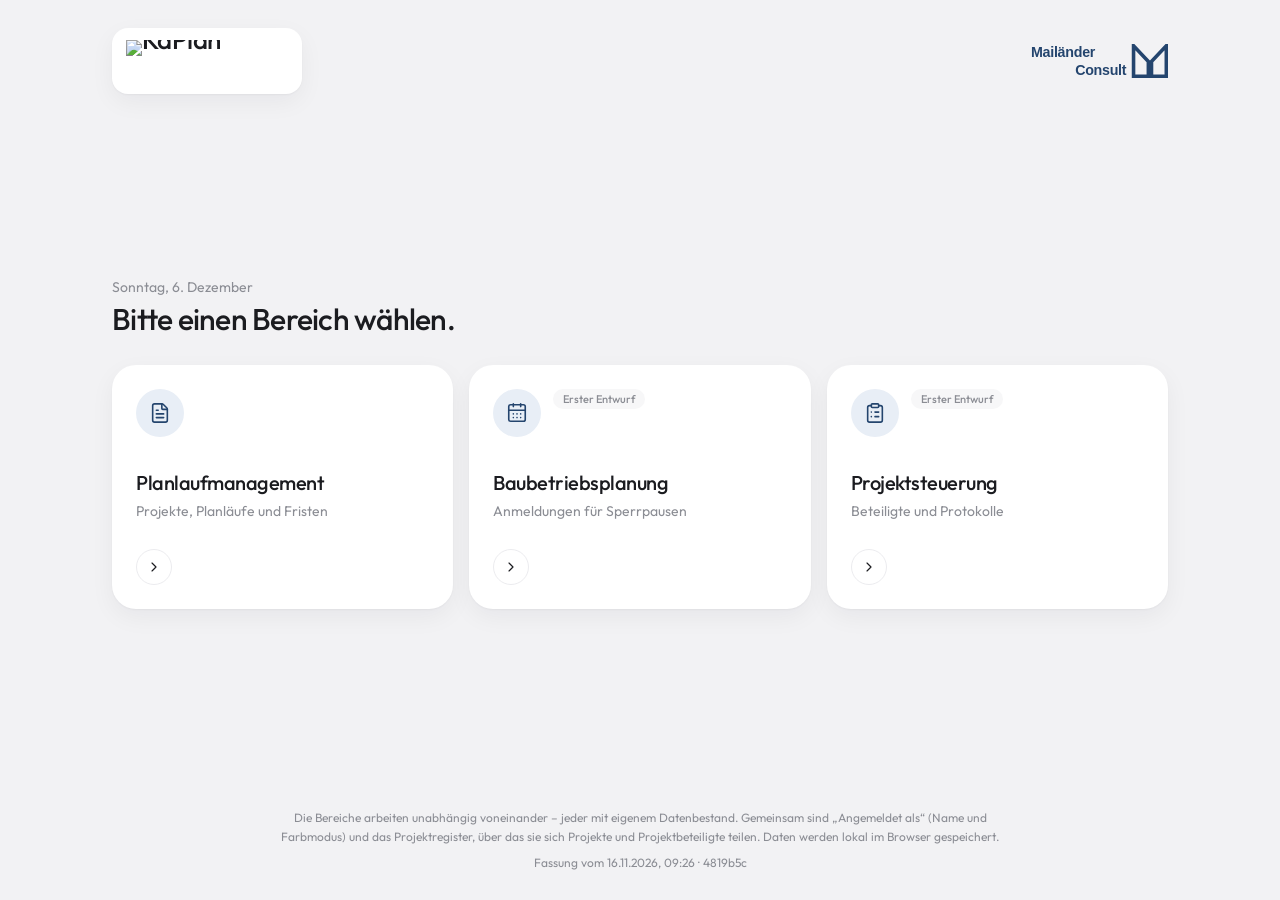
==== commit e0e06fe7: "app/: Build von 4819b5c [skip ci]" ====
--- a/app/index.html
+++ b/app/index.html
@@ -43,15 +43,15 @@
       html[data-farbschema='dunkel'] .lade-hinweis code { background: #232429; }
     </style>
     <link rel="manifest" href="manifest.webmanifest" />
-    <link rel="icon" type="image/png" sizes="32x32" href="icons/kaplan-koralle-32.png" />
-    <link rel="icon" type="image/png" sizes="64x64" href="icons/kaplan-koralle-64.png" />
-    <link rel="icon" type="image/png" sizes="192x192" href="icons/kaplan-koralle-192.png" />
-    <link rel="apple-touch-icon" sizes="180x180" href="icons/kaplan-koralle-apple-180.png" />
+    <link rel="icon" type="image/png" sizes="32x32" href="icons/kaplan-dreieck-32.png" />
+    <link rel="icon" type="image/png" sizes="64x64" href="icons/kaplan-dreieck-64.png" />
+    <link rel="icon" type="image/png" sizes="192x192" href="icons/kaplan-dreieck-192.png" />
+    <link rel="apple-touch-icon" sizes="180x180" href="icons/kaplan-app-apple-180.png" />
     <meta name="apple-mobile-web-app-capable" content="yes" />
     <meta name="apple-mobile-web-app-status-bar-style" content="default" />
     <meta name="apple-mobile-web-app-title" content="KaPlan" />
-    <script type="module" crossorigin src="./assets/index-D5aUITxe.js"></script>
-    <link rel="stylesheet" crossorigin href="./assets/index-Yw2rA63O.css">
+    <script type="module" crossorigin src="./assets/index-BeMaiWaD.js"></script>
+    <link rel="stylesheet" crossorigin href="./assets/index-BcjrsTPR.css">
   </head>
   <body>
     <div id="root">
--- a/app/assets/index-BcjrsTPR.css
+++ b/app/assets/index-BcjrsTPR.css
@@ -0,0 +1 @@
+@layer properties{@supports (((-webkit-hyphens:none)) and (not (margin-trim:block))) or ((-moz-orient:inline) and (not (color:rgb(from red r g b)))){*,:before,:after,::backdrop{--tw-rotate-x:initial;--tw-rotate-y:initial;--tw-rotate-z:initial;--tw-skew-x:initial;--tw-skew-y:initial;--tw-border-style:solid;--tw-leading:initial;--tw-font-weight:initial;--tw-tracking:initial;--tw-shadow:0 0 #0000;--tw-shadow-color:initial;--tw-shadow-alpha:100%;--tw-inset-shadow:0 0 #0000;--tw-inset-shadow-color:initial;--tw-inset-shadow-alpha:100%;--tw-ring-color:initial;--tw-ring-shadow:0 0 #0000;--tw-inset-ring-color:initial;--tw-inset-ring-shadow:0 0 #0000;--tw-ring-inset:initial;--tw-ring-offset-width:0px;--tw-ring-offset-color:#fff;--tw-ring-offset-shadow:0 0 #0000;--tw-outline-style:solid;--tw-blur:initial;--tw-brightness:initial;--tw-contrast:initial;--tw-grayscale:initial;--tw-hue-rotate:initial;--tw-invert:initial;--tw-opacity:initial;--tw-saturate:initial;--tw-sepia:initial;--tw-drop-shadow:initial;--tw-drop-shadow-color:initial;--tw-drop-shadow-alpha:100%;--tw-drop-shadow-size:initial;--tw-duration:initial}}}@layer theme{:root,:host{--font-sans:"Outfit Variable", "Outfit", system-ui, -apple-system, "Segoe UI", sans-serif;--font-mono:ui-monospace, "SF Mono", SFMono-Regular, Menlo, Consolas, monospace;--color-white:#fff;--spacing:.25rem;--text-xs:.75rem;--text-xs--line-height:calc(1 / .75);--text-sm:.875rem;--text-sm--line-height:calc(1.25 / .875);--text-xl:1.25rem;--text-xl--line-height:calc(1.75 / 1.25);--text-2xl:1.5rem;--text-2xl--line-height:calc(2 / 1.5);--text-3xl:1.875rem;--text-3xl--line-height: 1.2 ;--font-weight-medium:500;--tracking-tight:-.025em;--leading-relaxed:1.625;--radius-3xl:1.5rem;--default-transition-duration:.15s;--default-transition-timing-function:cubic-bezier(.4, 0, .2, 1);--default-font-family:"Outfit Variable", "Outfit", system-ui, -apple-system, "Segoe UI", sans-serif;--default-mono-font-family:ui-monospace, "SF Mono", SFMono-Regular, Menlo, Consolas, monospace;--ease-koralle:cubic-bezier(.2, .8, .2, 1)}}@layer base{*,:after,:before,::backdrop{box-sizing:border-box;border:0 solid;margin:0;padding:0}::file-selector-button{box-sizing:border-box;border:0 solid;margin:0;padding:0}html,:host{-webkit-text-size-adjust:100%;tab-size:4;line-height:1.5;font-family:var(--default-font-family,-apple-system, BlinkMacSystemFont, "Segoe UI", Roboto, "Helvetica Neue", "Noto Sans", Arial, sans-serif, "Apple Color Emoji", "Segoe UI Emoji", "Segoe UI Symbol", "Noto Color Emoji");font-feature-settings:var(--default-font-feature-settings,normal);font-variation-settings:var(--default-font-variation-settings,normal);-webkit-tap-highlight-color:transparent}hr{height:0;color:inherit;border-top-width:1px}abbr:where([title]){-webkit-text-decoration:underline dotted;text-decoration:underline dotted}h1,h2,h3,h4,h5,h6{font-size:inherit;font-weight:inherit}a{color:inherit;-webkit-text-decoration:inherit;text-decoration:inherit}code,kbd,samp,pre{font-family:var(--default-mono-font-family,ui-monospace, SFMono-Regular, Menlo, Monaco, Consolas, "Liberation Mono", "Courier New", monospace);font-feature-settings:var(--default-mono-font-feature-settings,normal);font-variation-settings:var(--default-mono-font-variation-settings,normal);font-size:1em}small{font-size:80%}sub,sup{vertical-align:baseline;font-size:75%;line-height:0;position:relative}sub{bottom:-.25em}sup{top:-.5em}table{text-indent:0;border-color:inherit;border-collapse:collapse}:-moz-focusring:where(:not(iframe)){outline:auto}progress{vertical-align:baseline}summary{display:list-item}ol,ul,menu{list-style:none}img,svg,video,canvas,audio,iframe,embed,object{vertical-align:middle;display:block}img,video{max-width:100%;height:auto}button,input,select,optgroup,textarea{font:inherit;font-feature-settings:inherit;font-variation-settings:inherit;letter-spacing:inherit;color:inherit;opacity:1;background-color:#0000;border-radius:0}::file-selector-button{font:inherit;font-feature-settings:inherit;font-variation-settings:inherit;letter-spacing:inherit;color:inherit;opacity:1;background-color:#0000;border-radius:0}:where(select:is([multiple],[size])) optgroup{font-weight:bolder}:where(select:is([multiple],[size])) optgroup option{padding-inline-start:20px}::file-selector-button{margin-inline-end:4px}::placeholder{opacity:1}@supports (not ((-webkit-appearance:-apple-pay-button))) or (contain-intrinsic-size:1px){::placeholder{color:currentColor}@supports (color:color-mix(in lab,red,red)){::placeholder{color:color-mix(in oklab,currentcolor 50%,transparent)}}}textarea{resize:vertical}::-webkit-search-decoration{-webkit-appearance:none}::-webkit-date-and-time-value{min-height:1lh;text-align:inherit}::-webkit-datetime-edit{display:inline-flex}::-webkit-datetime-edit-fields-wrapper{padding:0}::-webkit-datetime-edit{padding-block:0}::-webkit-datetime-edit-year-field{padding-block:0}::-webkit-datetime-edit-month-field{padding-block:0}::-webkit-datetime-edit-day-field{padding-block:0}::-webkit-datetime-edit-hour-field{padding-block:0}::-webkit-datetime-edit-minute-field{padding-block:0}::-webkit-datetime-edit-second-field{padding-block:0}::-webkit-datetime-edit-millisecond-field{padding-block:0}::-webkit-datetime-edit-meridiem-field{padding-block:0}::-webkit-calendar-picker-indicator{line-height:1}:-moz-ui-invalid{box-shadow:none}button,input:where([type=button],[type=reset],[type=submit]){appearance:button}::file-selector-button{appearance:button}::-webkit-inner-spin-button{height:auto}::-webkit-outer-spin-button{height:auto}[hidden]:where(:not([hidden=until-found])){display:none!important}html,body,#root{height:100%}body{font-family:var(--font-sans);color:var(--text);background:var(--bg);-webkit-font-smoothing:antialiased;-moz-osx-font-smoothing:grayscale;font-size:14px;line-height:1.5}h1,h2,h3,h4{letter-spacing:-.02em;font-weight:500}h1{font-size:26px}h2{font-size:19px}h3{font-size:15px}b,strong{font-weight:600}a{color:var(--link);text-decoration:none}a:hover{text-decoration:underline}::selection{background:var(--marke-soft)}button:not(:disabled),[role=button]{cursor:pointer}input[type=checkbox],input[type=radio]{accent-color:var(--accent);margin:3px 3px 3px 4px}:focus-visible{outline:2px solid var(--fokus);outline-offset:2px}}@layer components{.app{grid-template-columns:var(--sidebar-w) 1fr;height:100%;display:grid;overflow:hidden}.sidebar{--text:#f2f2f4;--text-secondary:#a6a8af;--text-tertiary:#8e9097;--separator:#2c2d33;--separator-strong:#3a3b42;--bg-elev:#232429;--bg-subtle:#1f2024;--bg-hover:#ffffff12;--gray-soft:#ffffff1a;--accent:#f2f2f4;--auf-accent:#1b1c20;background:var(--bg-sidebar);color:var(--text-secondary);flex-direction:column;gap:3px;padding:16px 12px;display:flex;overflow-y:auto}.sidebar-brand{width:100%;font:inherit;color:inherit;text-align:left;cursor:pointer;border-radius:var(--rund);background:0 0;border:none;align-items:center;gap:12px;margin-bottom:14px;padding:2px 6px;display:flex}.sidebar-brand:hover{opacity:.9}.logo-kachel{border-radius:var(--rund-l);background:#fff;padding:12px 14px 10px;line-height:0;display:block}.sidebar-brand.logo-kachel{margin-bottom:14px}.logo-ohne-zeile{aspect-ratio:960/262;display:block;overflow:hidden}.nav-group-label{color:var(--text-tertiary);padding:18px 12px 6px;font-size:12px}.nav-item{border-radius:var(--rund);cursor:pointer;text-align:left;width:100%;min-height:40px;color:var(--text-secondary);background:0 0;border:none;flex:none;align-items:center;gap:10px;padding:8px 12px;font-size:13.5px;transition:color .15s,background .15s;display:flex;position:relative}.nav-item:hover{color:#fff;background:#ffffff0d}.nav-item.active{color:#fff;background:0 0;font-weight:500}.nav-aktiv{border-radius:var(--rund);box-shadow:0 6px 18px var(--marke-glanz);background:linear-gradient(135deg,#2f5d9a,#4a7ab8);position:absolute;inset:0}.nav-item>:not(.nav-aktiv){position:relative}.nav-item.active .nav-badge{color:#fff;background:#ffffff3d}.nav-item.unter{padding-left:34px}.nav-pfeil{color:var(--text-tertiary);flex:none;transition:transform .15s;display:inline-flex}.nav-pfeil.offen{transform:rotate(90deg)}.nav-icon{flex:none;place-items:center;width:18px;display:grid}.nav-label{text-overflow:ellipsis;white-space:nowrap;flex:1;overflow:hidden}.nav-badge{color:var(--text);background:#ffffff1f;border-radius:999px;padding:1px 7px;font-size:11px;font-weight:600}.nav-badge.alert{background:var(--red);color:#fff}.sidebar-footer{color:var(--text-tertiary);margin-top:auto;padding:16px 2px 2px;font-size:11px}.sicherung-knoepfe{grid-template-columns:1fr 1fr;gap:6px;margin:10px 0;display:grid}.sicherung-knoepfe .btn{color:var(--text-secondary);justify-content:center;padding-left:6px;padding-right:6px}.sicherung-knoepfe .btn:hover:not(:disabled){color:var(--text)}.sicherung-knoepfe .btn:last-child{grid-column:1/-1}.main{flex-direction:column;display:flex;overflow:hidden}.topbar{flex:none;align-items:center;gap:14px;min-height:72px;padding:18px 32px 6px;display:flex}.topbar-title{flex-direction:column-reverse;flex:1;min-width:0;display:flex}.topbar-title h1{letter-spacing:-.025em;text-overflow:ellipsis;white-space:nowrap;font-size:22px;font-weight:500;line-height:1.25;overflow:hidden}.topbar-title .sub{color:var(--text-tertiary);text-overflow:ellipsis;white-space:nowrap;font-size:13px;overflow:hidden}.topbar-actions{flex:none;align-items:center;gap:8px;display:flex}.topbar-logo{flex:none;align-items:center;padding-left:12px;display:flex}.btn-icon.menu-toggle{border:1px solid var(--separator);background:var(--bg-elev);width:40px;height:40px;color:var(--text);border-radius:50%;place-items:center;padding:0;display:grid}.content{padding:0 32px calc(64px + var(--neue-fassung-hoehe,0px));flex:1;overflow-y:auto}.content-inner{max-width:1560px;margin:0 auto;padding-top:16px}.stack{flex-direction:column;gap:16px;display:flex}.row{align-items:center;gap:10px;display:flex}.row-between{justify-content:space-between;align-items:center;gap:12px;display:flex}.wrap{flex-wrap:wrap}.spacer{flex:1}.grid{gap:16px;display:grid}.grid-2{grid-template-columns:repeat(auto-fit,minmax(280px,1fr))}.grid-3{grid-template-columns:repeat(auto-fit,minmax(220px,1fr))}.kennzahlen{grid-template-columns:repeat(auto-fit,minmax(150px,1fr));gap:10px;padding:4px 24px 22px;display:grid}.kennzahlen:first-child{padding-top:24px}.kennzahlen>*{display:flex}.kennzahlen .card{box-shadow:none;border-radius:var(--rund-l);background:var(--bg-subtle);width:100%}.kennzahlen .stat{padding:12px 16px}.kennzahlen .stat-value{font-size:22px}.kennzahlen .card-click:hover{background:var(--bg-active)}.kennzahlen .card-click.stat-signal:hover{background:var(--signal-verlauf)}.grid-4{grid-template-columns:repeat(auto-fit,minmax(190px,1fr))}.card{--tabellen-rand:24px;background:var(--bg-elev);border-radius:var(--rund-xl);box-shadow:var(--schatten);overflow:clip}.card-pad{padding:22px 24px}.card-header{justify-content:space-between;align-items:center;gap:12px;padding:20px 24px 14px;display:flex}.card-header h2{font-size:16px;font-weight:500}.card-header .sub{color:var(--text-tertiary);margin-top:1px;font-size:12.5px}.card-header+.card-pad{padding-top:6px}.card-click{cursor:pointer;transition:transform .3s var(--ease-koralle),box-shadow .3s var(--ease-koralle);text-align:left;width:100%;font:inherit;color:inherit;border:none;padding:0;display:block}.card-click:not(.bewegt):hover{box-shadow:var(--schatten-hoch);transform:translateY(-4px)}.card-click:not(.bewegt):active{transform:translateY(-1px)}.bewegt{transition:none}.stat{padding:20px 24px 22px;position:relative}.stat-label{color:var(--text-tertiary);align-items:center;gap:7px;font-size:12.5px;display:flex}.stat-value{letter-spacing:-.03em;font-variant-numeric:tabular-nums;margin-top:4px;font-size:34px;font-weight:600;line-height:1.15}.card.stat-signal{background:var(--signal-verlauf);color:#fff;position:relative}.card.stat-signal:after{content:"";pointer-events:none;border:24px solid #ffffff26;border-radius:50%;width:150px;height:150px;position:absolute;bottom:-52px;right:-44px}.card.stat-signal .stat-label{color:#ffffffe6}.kennzahlen .card.stat-signal{background:var(--signal-verlauf)}.kennzahlen .card.stat-signal:after{border-width:16px;width:96px;height:96px;bottom:-44px;right:-30px}.btn{border:1px solid var(--separator);background:var(--bg-elev);color:var(--text);cursor:pointer;white-space:nowrap;transition:background .15s ease,border-color .15s ease,opacity .15s ease,transform .2s var(--ease-koralle);border-radius:999px;justify-content:center;align-items:center;gap:6px;padding:7px 15px;font-size:13px;font-weight:500;line-height:1.4;display:inline-flex}.btn:hover{background:var(--bg-subtle);border-color:var(--separator-strong)}.btn:active{transform:scale(.97)}.btn:disabled{opacity:.4;cursor:not-allowed;transform:none}.btn-primary{background:var(--accent);color:var(--auf-accent);border-color:#0000}.btn-primary:hover{background:var(--accent-hover);border-color:#0000;transform:translateY(-1px)}.btn-primary:active{transform:scale(.97)}.btn-primary:disabled{transform:none}.btn-ghost{color:var(--text);background:0 0;border-color:#0000;padding:6px 10px}.btn-ghost:hover{background:var(--bg-hover);border-color:#0000}.btn-outline{border-color:var(--separator-strong);background:0 0}.btn-outline:hover{background:var(--bg-hover)}.btn-danger{color:var(--rot-text);background:0 0;border-color:#0000}.btn-danger:hover{background:var(--red-soft);border-color:#0000}.btn.btn-primary.btn-rot,.btn.btn-primary.btn-rot:hover{background:var(--red);color:#fff}.btn-sm{padding:4px 11px;font-size:12px}.link-btn{font:inherit;color:inherit;text-align:left;cursor:pointer;background:0 0;border:none;padding:0}.link-btn:hover{color:var(--marke-text)}.btn-icon{color:var(--text-secondary);cursor:pointer;background:0 0;border:none;border-radius:999px;justify-content:center;align-items:center;padding:7px;transition:background .15s,color .15s;display:inline-flex}.btn-icon:disabled{opacity:.35;cursor:not-allowed}.btn-icon:hover{background:var(--bg-hover);color:var(--text)}.segmented{background:var(--gray-soft);border-radius:999px;gap:2px;padding:3px;display:inline-flex}.segmented button{color:var(--text-secondary);cursor:pointer;white-space:nowrap;background:0 0;border:none;border-radius:999px;padding:5px 14px;font-size:13px;font-weight:500;transition:color .15s;position:relative}.segmented button:hover{color:var(--text)}.segmented button.active{color:var(--auf-accent)}.segmented-aktiv{background:var(--accent);border-radius:999px;position:absolute;inset:0}.segmented-text{position:relative}.segmented button.active:not(:has(.segmented-aktiv)){background:var(--accent)}.field{flex-direction:column;gap:6px;min-width:0;display:flex}.field label{color:var(--text-secondary);font-size:12.5px;font-weight:500}.field .hint{color:var(--text-tertiary);font-size:11.5px}.field>.segmented{align-self:flex-start;max-width:100%}.input,.select,.textarea{border-radius:var(--rund);border:1px solid var(--separator-strong);background:var(--bg-elev);width:100%;padding:8px 12px;font-size:13.5px;transition:border-color .15s,box-shadow .15s}.input:focus,.select:focus,.textarea:focus{border-color:var(--fokus);box-shadow:0 0 0 3px var(--accent-soft);outline:none}.input:disabled,.select:disabled,.textarea:disabled{opacity:.6}.textarea{resize:vertical;min-height:90px;line-height:1.5}.textarea.mono{font-family:var(--font-mono);font-size:12.5px}.select{appearance:none;background-image:url("data:image/svg+xml,%3Csvg xmlns='http://www.w3.org/2000/svg' width='12' height='12' viewBox='0 0 24 24' fill='none' stroke='%238b8d94' stroke-width='2.4' stroke-linecap='round' stroke-linejoin='round'%3E%3Cpath d='m6 9 6 6 6-6'/%3E%3C/svg%3E");background-position:right 10px center;background-repeat:no-repeat;padding-right:30px}.form-grid{grid-template-columns:repeat(auto-fit,minmax(200px,1fr));gap:14px;display:grid}.form-grid .full{grid-column:1/-1}.search{background:var(--bg-elev);border:1px solid var(--separator);min-width:180px;color:var(--text-tertiary);border-radius:999px;align-items:center;gap:8px;padding:6px 8px 6px 14px;transition:border-color .15s,box-shadow .15s;display:flex}.search:focus-within{border-color:var(--fokus);box-shadow:0 0 0 3px var(--accent-soft)}.search input{width:100%;min-width:0;color:var(--text);background:0 0;border:none;outline:none;font-size:13px}.search .btn-icon{padding:3px}.checkbox{cursor:pointer;align-items:center;gap:8px;font-size:13px;display:inline-flex}.checkbox input{width:15px;height:15px;accent-color:var(--accent)}.table-scroll{-webkit-overflow-scrolling:touch;overflow-x:auto}@media(min-width:861px){.table-scroll{overflow-x:clip}.table-scroll.table-scroll-quer{overflow-x:auto}}.table{border-collapse:collapse;width:100%;font-size:13.5px}.table th{z-index:3;background:var(--bg-elev);box-shadow:inset 0 -1px 0 var(--separator);text-align:left;color:var(--text-tertiary);border-bottom:1px solid var(--separator);white-space:nowrap;padding:10px 14px;font-size:12.5px;font-weight:400;position:sticky;top:0}.table td{border-bottom:1px solid var(--separator);vertical-align:middle;padding:13px 14px}.table th:first-child,.table td:first-child{padding-left:var(--tabellen-rand,14px)}.table th:last-child,.table td:last-child{padding-right:var(--tabellen-rand,14px)}.table tbody tr:last-child td{border-bottom:none}.table tbody tr.clickable{cursor:pointer;transition:background .12s}.table tbody tr.clickable:hover{background:var(--bg-hover)}.table tbody tr.clickable:focus-visible,.list-row.clickable:focus-visible{outline:2px solid var(--fokus);outline-offset:-2px;background:var(--bg-active)}.table .num{font-variant-numeric:tabular-nums;color:var(--text-secondary);white-space:nowrap;font-size:12.5px}.table th.zahl,.table td.zahl{text-align:center}.table td.zahl{color:var(--text);font-variant-numeric:tabular-nums;font-size:15px;font-weight:600}.table td.zahl.leer{color:var(--text-tertiary);font-weight:400}.table.planlauf-tabelle th{white-space:normal;padding-left:10px;padding-right:10px}.table.planlauf-tabelle td{padding-left:10px;padding-right:10px}.table.planlauf-tabelle :is(th,td):first-child{padding-left:var(--tabellen-rand,14px)}.table.planlauf-tabelle :is(th,td):last-child{padding-right:var(--tabellen-rand,14px)}.table.planlauf-tabelle .progress{min-width:44px}.table .right{text-align:right}.table .actions{text-align:right;white-space:nowrap}.list-row{border-bottom:1px solid var(--separator);align-items:center;gap:12px;padding:13px 24px;display:flex}.list-row:last-child{border-bottom:none}.list-row.clickable{cursor:pointer;transition:background .12s}.list-row.clickable:hover{background:var(--bg-hover)}.empty{text-align:center;color:var(--text-secondary);padding:44px 24px}.empty-icon{background:var(--marke-soft);width:52px;height:52px;color:var(--marke);border-radius:50%;place-items:center;margin:0 auto 12px;display:grid}.empty h3{color:var(--text);margin-bottom:4px;font-size:15px}.empty p{color:var(--text-tertiary);margin-bottom:14px;font-size:13px}.muted{color:var(--text-secondary)}.tertiary{color:var(--text-tertiary)}.small{font-size:12px}.mono{font-variant-numeric:tabular-nums;font-size:12.5px}.truncate{text-overflow:ellipsis;white-space:nowrap;overflow:hidden}.sort-btn{font:inherit;color:inherit;text-transform:inherit;letter-spacing:inherit;cursor:pointer;background:0 0;border:none;align-items:center;gap:4px;padding:0;display:inline-flex}.sort-btn:hover{color:var(--text)}.sort-pfeil{opacity:0;font-size:10px;display:inline-flex}.sort-btn:hover .sort-pfeil{opacity:.5}.sort-pfeil.aktiv{opacity:1;color:var(--marke)}.th-inhalt{align-items:center;gap:3px;display:inline-flex}.th-wert{background:var(--marke-soft);color:var(--marke-text);border-radius:999px;margin-left:2px;padding:1px 7px;font-size:11px;font-weight:500}.filter-btn{width:20px;height:20px;color:var(--text-tertiary);cursor:pointer;opacity:0;background:0 0;border:none;border-radius:50%;justify-content:center;align-items:center;padding:0;transition:opacity .12s,background .12s;display:inline-flex}.table th:hover .filter-btn,.filter-btn.offen,.filter-btn.aktiv{opacity:1}.filter-btn:hover{background:var(--bg-hover);color:var(--text)}@media(hover:none){.filter-btn{opacity:.65}.sort-pfeil{opacity:.4}}.filter-btn.aktiv,.filter-btn.offen{color:var(--marke)}.aufklapp-menue{z-index:160;overscroll-behavior:contain;background:var(--bg-elev);border:1px solid var(--separator);border-radius:var(--rund-l);min-width:220px;max-width:min(320px,100vw - 16px);max-height:calc(100dvh - 16px);box-shadow:var(--schatten-hoch);text-align:left;white-space:normal;color:var(--text);flex-direction:column;gap:1px;padding:6px;font-size:13px;display:flex;position:fixed;overflow-y:auto}.aufklapp-menue button{border-radius:var(--rund-s);font:inherit;color:var(--text);text-align:left;overflow-wrap:anywhere;cursor:pointer;background:0 0;border:none;flex:none;padding:8px 12px}.aufklapp-menue button:hover,.aufklapp-menue button:focus-visible{background:var(--bg-hover)}.aufklapp-menue button.gefahr{color:var(--rot-text)}.aufklapp-menue button.aktiv{background:var(--accent-soft);color:var(--text);font-weight:600}.aufklapp-menue .aufklapp-menue-titel{color:var(--text-tertiary);flex:none;padding:6px 12px;font-size:11.5px}.antwort-chip{border:1px solid var(--separator-strong);background:var(--bg-elev);cursor:pointer;border-radius:999px;padding:4px 12px;font-size:12.5px;transition:background .12s,border-color .12s,color .12s}.antwort-chip:not(.gewaehlt):hover:not(:disabled){border-color:var(--purple);color:var(--purple)}.antwort-chip.gewaehlt{background:var(--purple);border-color:var(--purple);color:var(--bg-elev)}.antwort-chip:disabled{opacity:.5;cursor:default}.stern{cursor:pointer;color:var(--text-tertiary);border-radius:50%;place-items:center;padding:5px;line-height:1;display:inline-grid}.stern:hover{background:var(--bg-hover);color:var(--orange)}.stern.aktiv{color:var(--orange)}.stern.aktiv svg{fill:currentColor}.bearbeiter{border:1px solid var(--separator);border-radius:var(--rund-l);width:100%;color:var(--text-secondary);cursor:pointer;text-align:left;background:#ffffff0a;align-items:center;gap:10px;padding:8px 10px;font-size:12.5px;transition:background .15s;display:flex}.bearbeiter:hover{background:#ffffff17}.bearbeiter strong{color:var(--text);font-size:13px;font-weight:500;display:block}.bearbeiter .avatar{background:var(--avatar-verlauf);color:#fff}.badge{white-space:nowrap;background:var(--gray-soft);color:var(--text-secondary);border-radius:999px;align-items:center;gap:5px;padding:2px 10px;font-size:11.5px;font-weight:500;display:inline-flex}.badge.green{background:var(--green-soft);color:var(--gruen-text)}.badge.orange{background:var(--orange-soft);color:var(--orange-text)}.badge.red{background:var(--red-soft);color:var(--rot-text)}.badge.blue{background:var(--blau-soft);color:var(--blau-text)}.badge.purple{background:var(--purple-soft);color:var(--purple)}.dot{background:var(--text-tertiary);border-radius:50%;flex:none;width:8px;height:8px;display:inline-block}.dot.green{background:var(--green)}.dot.orange{background:var(--orange)}.dot.red{background:var(--red)}.dot.blue{background:var(--blau)}.role-chip{color:var(--chip-farbe,currentColor);background:0 0;border:1px solid;border-radius:999px;align-items:center;gap:5px;padding:2px 10px;font-size:11.5px;font-weight:500;display:inline-flex}.chip-weg{color:inherit;cursor:pointer;opacity:.7;background:0 0;border:none;align-items:center;margin:0;padding:0 0 0 2px;font-size:13px;line-height:1;display:inline-flex}.chip-weg:hover{opacity:1}.avatar{background:var(--marke-soft);width:32px;height:32px;color:var(--marke-text);border-radius:50%;flex:none;place-items:center;font-size:11.5px;font-weight:600;display:grid}.avatar.avatar-farbe{background:var(--chip-farbe)}@supports (color:color-mix(in lab,red,red)){.avatar.avatar-farbe{background:color-mix(in srgb,var(--chip-farbe) 14%,transparent)}}.avatar.avatar-farbe{color:var(--chip-farbe)}.progress{background:var(--gray-soft);border-radius:999px;min-width:60px;height:6px;overflow:hidden}.progress>div{background:linear-gradient(90deg,var(--marke),var(--marke-2));border-radius:999px;height:100%}.chain{gap:0;padding:4px 0 10px;display:flex;overflow-x:auto}.chain-node{background:var(--bg-subtle);border-radius:var(--rund-l);border:1px solid #0000;flex:none;min-width:148px;max-width:180px;padding:10px 12px;font-size:12px}.chain-node.current{border-color:var(--accent);box-shadow:0 0 0 3px var(--accent-soft);background:var(--bg-elev)}.chain-node.done{background:var(--green-soft);border-color:#0000}.chain-node.late{background:var(--red-soft);border-color:#0000}.chain-node .cn-name{margin-bottom:3px;font-weight:600;line-height:1.3}.chain-node .cn-meta{color:var(--text-secondary);font-size:11px}.chain-arrow{width:22px;color:var(--text-tertiary);flex:none;place-items:center;font-size:13px;display:grid}.chain-node.gateway{border-radius:var(--rund-l);border-style:dashed;border-color:var(--separator-strong)}.step-row{border-bottom:1px solid var(--separator);grid-template-columns:26px 1fr;gap:12px;padding:14px 24px;display:grid}.step-row.mit-aktion{grid-template-columns:26px 1fr auto}.step-anpassen{align-self:start;margin-top:2px}.step-row:last-child{border-bottom:none}.step-row.aktiv{background:var(--bg-subtle)}.step-marker{flex-direction:column;align-items:center;gap:4px;padding-top:2px;display:flex}.step-num{background:var(--gray-soft);width:24px;height:24px;color:var(--text-secondary);border-radius:50%;place-items:center;font-size:11px;font-weight:600;display:grid}.step-num.done{background:var(--green);color:#fff}.step-num.late{background:var(--red);color:#fff}.step-num.current{background:var(--accent);color:var(--auf-accent)}.step-line{background:var(--separator);border-radius:2px;flex:1;width:2px;min-height:6px}.step-body{flex-direction:column;gap:7px;min-width:0;display:flex}.step-title{flex-wrap:wrap;align-items:center;gap:8px;display:flex}.step-title strong{font-size:13.5px;font-weight:600}.table tr.gruppe-zeile td,.table tr.paket-zeile td{background:var(--fill-gruppe);border-top:1px solid var(--separator)}.table tr.gruppe-zeile td{padding-top:10px;padding-bottom:10px}.table tr.gruppe-zeile+tr td{border-top:none}.gruppe-btn{font:inherit;color:inherit;text-align:left;cursor:pointer;background:0 0;border:none;align-items:center;gap:9px;width:100%;margin:0;padding:0;display:flex}.gruppe-btn:hover strong{color:var(--marke-text)}.gruppe-btn .chev{color:var(--text-tertiary);transition:transform .15s;display:flex}.gruppe-btn.offen .chev{transform:rotate(90deg)}.chev-btn{width:20px;height:20px;color:var(--text-tertiary);cursor:pointer;background:0 0;border:none;border-radius:50%;flex:0 0 20px;justify-content:center;align-items:center;margin:0;padding:0;transition:transform .15s,background .15s;display:flex}.chev-btn:hover{background:var(--bg-hover);color:var(--text)}.chev-btn.offen{transform:rotate(90deg)}.chev-vorn{margin-left:-29px}.chev-vorn.offen{transform:rotate(90deg)}.checkbox.buendeln-plan{border:1px solid var(--separator);border-radius:var(--rund);cursor:pointer;align-items:center;gap:10px;padding:10px 14px;display:flex}.checkbox.buendeln-plan:hover{background:var(--bg-hover)}.table tr.unterzeile td{background:var(--bg-subtle)}.table tr.zeile-eingang strong{color:var(--gelb-text)}.table tr.zeile-fertig strong{color:var(--gruen-text)}.badge.gelb{background:var(--gelb-soft-stark);color:var(--gelb-text)}.badge.zusatz{margin-left:6px;font-weight:400}.table tr.zeile-verworfen td{color:var(--text-tertiary)}.table tr.zeile-verworfen strong{color:var(--text-tertiary);font-weight:500}.step-row.kompakt{padding-top:8px;padding-bottom:8px}.step-row.kompakt .step-num{opacity:.75}.step-aufklappen{font:inherit;color:inherit;cursor:pointer;text-align:left;background:0 0;border:none;align-items:center;gap:6px;margin:0;padding:0;display:inline-flex}.step-aufklappen:hover strong{color:var(--marke-text)}.step-aufklappen .chev{color:var(--text-tertiary);transition:transform .15s}.step-aufklappen.offen .chev{transform:rotate(90deg)}.step-meta{color:var(--text-secondary);flex-wrap:wrap;align-items:center;gap:14px;font-size:12.5px;display:flex}.step-meta b{color:var(--text);font-weight:500}.step-actions{flex-wrap:wrap;align-items:center;gap:6px;display:flex}.overlay{background:var(--schleier);-webkit-backdrop-filter:blur(6px);backdrop-filter:blur(6px);z-index:100;place-items:center;padding:24px;animation:.18s fade;display:grid;position:fixed;inset:0}.modal{--tabellen-rand:14px;background:var(--bg-elev);border-radius:var(--rund-xl);box-shadow:var(--schatten-dialog);width:min(680px,100%);max-height:calc(100dvh - 48px);animation:pop .26s var(--ease-koralle);flex-direction:column;display:flex}.modal.wide{width:min(940px,100%)}.modal-header{border-bottom:1px solid var(--separator);justify-content:space-between;align-items:flex-start;gap:12px;padding:22px 24px 16px;display:flex}.modal-header h2{font-size:19px;font-weight:500}.modal-header .sub{color:var(--text-tertiary);margin-top:2px;font-size:12.5px}.modal-body{padding:20px 24px;overflow-y:auto}.modal-footer{border-top:1px solid var(--separator);border-radius:0 0 var(--rund-xl) var(--rund-xl);flex-wrap:wrap;justify-content:flex-end;gap:8px;padding:16px 24px;display:flex}@keyframes fade{0%{opacity:0}to{opacity:1}}@keyframes pop{0%{opacity:0;transform:scale(.97)translateY(8px)}to{opacity:1;transform:none}}.neue-fassung{z-index:80;background:var(--bg-elev);border:1px solid var(--separator);border-radius:var(--rund-xl);width:min(420px,100vw - 24px);box-shadow:var(--schatten-dialog);animation:pop .26s var(--ease-koralle);flex-direction:column;gap:12px;padding:18px 20px;font-size:12.5px;line-height:1.45;display:flex;position:fixed;bottom:18px;right:18px}.neue-fassung-text{color:var(--text-secondary);flex-direction:column;gap:3px;display:flex}.neue-fassung-text strong{color:var(--text);font-size:14px;font-weight:500}.neue-fassung-knoepfe{justify-content:flex-end;gap:8px;display:flex}@media(max-width:520px){.neue-fassung{width:auto;bottom:12px;left:12px;right:12px}}.toast-wrap{bottom:calc(22px + var(--neue-fassung-hoehe,0px));z-index:200;flex-direction:column;gap:8px;width:max-content;max-width:min(640px,100vw - 32px);display:flex;position:fixed;left:50%;transform:translate(-50%)}.toast{background:var(--accent);color:var(--auf-accent);overflow-wrap:anywhere;box-shadow:var(--schatten-hoch);animation:pop .26s var(--ease-koralle);border-radius:20px;padding:10px 20px;font-size:13px;font-weight:500}.callout{border-radius:var(--rund-l);background:var(--gray-soft);gap:12px;padding:12px 16px;font-size:12.5px;line-height:1.5;display:flex}.callout.warn{background:var(--orange-soft)}.callout.error{background:var(--red-soft)}.callout .callout-icon{color:var(--text-secondary);flex:none;padding-top:1px;display:flex}.callout.warn .callout-icon{color:var(--orange-text)}.callout.error .callout-icon{color:var(--rot-text)}.divider{background:var(--separator);height:1px;margin:4px 0}.kv{grid-template-columns:130px 1fr;gap:6px 14px;font-size:13.5px;display:grid}.kv dt{color:var(--text-secondary);font-size:12.5px}.kv dd{margin:0}.kv-breit{grid-template-columns:190px 1fr}.mail-vorschau{white-space:pre-wrap;color:var(--text-secondary);margin:10px 0 0;font-family:inherit;font-size:13.5px}.tabs{flex-wrap:wrap;gap:6px;display:flex}.tab-plus{border:1px dashed var(--separator-strong);width:34px;height:34px;color:var(--text-tertiary);cursor:pointer;background:0 0;border-radius:50%;justify-content:center;align-items:center;padding:0;display:inline-flex}.tab-plus svg{flex:none}.tab-plus:hover{background:var(--bg-hover);color:var(--marke-text);border-color:var(--marke)}.tabs button:not(.tab-plus){color:var(--text-secondary);cursor:pointer;white-space:nowrap;background:0 0;border:none;border-radius:999px;padding:7px 15px;font-size:13.5px;font-weight:500;transition:color .15s,background .15s}.tabs button:not(.tab-plus):hover{color:var(--text);background:var(--bg-hover)}.tabs button.active:not(.tab-plus),.tabs button.active:not(.tab-plus):hover{color:var(--auf-accent);background:var(--accent)}.drop-zone{border:1.5px dashed var(--separator-strong);border-radius:var(--rund-xl);text-align:center;color:var(--text-secondary);cursor:pointer;padding:28px;font-size:13px;transition:border-color .15s,background .15s,color .15s}.drop-zone:hover,.drop-zone.over{border-color:var(--marke);background:var(--marke-soft);color:var(--marke-text)}.start{height:100%;padding-bottom:var(--neue-fassung-hoehe,0px);overflow-y:auto}.bereich-wechsel{border:1px solid var(--separator-strong);width:100%;font:inherit;color:var(--text-secondary);cursor:pointer;background:0 0;border-radius:999px;justify-content:center;align-items:center;gap:6px;margin-top:10px;padding:8px 10px;font-size:12.5px;transition:background .15s,color .15s;display:flex}.bereich-wechsel:hover{background:var(--bg-hover);color:var(--text)}@media(max-width:640px){.grid-3,.grid-4{grid-template-columns:repeat(2,minmax(0,1fr));gap:10px}.grid-2{grid-template-columns:minmax(0,1fr)}.stat{padding:14px 16px 16px}.stat-value{font-size:26px}.stat-label{font-size:11.5px}.kennzahlen{padding:4px 16px 16px}.kennzahlen:first-child{padding-top:16px}.card{--tabellen-rand:16px}.table-scroll .table:not(.table-stack){min-width:520px}.table .col-optional{display:none}.table-stack,.table-stack tbody,.table-stack tr,.table-stack td{width:100%;display:block}.table-stack thead{display:none}.table-stack tr{border-bottom:1px solid var(--separator);padding:12px 16px}.table-stack tr:last-child{border-bottom:none}.table-stack td,.table-stack td:first-child,.table-stack td:last-child{border:none;padding:2px 0}.table-stack td.actions{text-align:left;flex-wrap:wrap;gap:8px;padding-top:10px;display:flex}.table-stack td.actions .btn{flex:auto}.table-stack td.actions .btn-haken{flex:none;min-width:64px}.card-header{flex-wrap:wrap;padding:16px 16px 12px}.card-pad{padding:16px}.list-row{flex-wrap:wrap;padding:11px 16px}.step-row{padding:12px 16px}.table th,.table td{padding:10px 12px}.modal{border-radius:20px;max-height:calc(100dvh - 24px)}.modal-header,.modal-body,.modal-footer{padding-left:16px;padding-right:16px}.modal-footer{border-radius:0 0 20px 20px}.overlay{padding:12px}.form-grid{grid-template-columns:minmax(0,1fr)}.segmented{width:100%;overflow-x:auto}.search{width:100%}.topbar-title h1{font-size:18px}.content{padding-bottom:calc(48px + var(--neue-fassung-hoehe,0px))}}@media(max-width:860px){.app{grid-template-columns:1fr}.sidebar{width:var(--sidebar-w);z-index:90;transition:transform .3s var(--ease-koralle);position:fixed;inset:0 auto 0 0;transform:translate(-100%)}.sidebar.open{box-shadow:var(--schatten-dialog);transform:none}.content{padding:0 16px calc(60px + var(--neue-fassung-hoehe,0px))}.content-inner{padding-top:12px}.topbar{min-height:64px;padding:14px 16px 4px}.topbar-logo{display:none}.tabs{flex-wrap:nowrap;overflow-x:auto}.kv{grid-template-columns:1fr;gap:2px 0}.kv dd{margin-bottom:8px}}@media(min-width:861px){.btn-icon.menu-toggle{display:none}}:root[data-farbschema=dunkel] .topbar-logo img,:root[data-farbschema=dunkel] .logo-hell img{filter:brightness(0)invert();opacity:.92}:root[data-farbschema=dunkel] .role-chip{color:var(--chip-farbe,currentColor)}@supports (color:color-mix(in lab,red,red)){:root[data-farbschema=dunkel] .role-chip{color:color-mix(in srgb,var(--chip-farbe,currentColor) 55%,#fff)}}:root[data-farbschema=dunkel] .avatar.avatar-farbe{background:var(--chip-farbe)}@supports (color:color-mix(in lab,red,red)){:root[data-farbschema=dunkel] .avatar.avatar-farbe{background:color-mix(in srgb,var(--chip-farbe) 26%,transparent)}}:root[data-farbschema=dunkel] .avatar.avatar-farbe{color:var(--chip-farbe)}@supports (color:color-mix(in lab,red,red)){:root[data-farbschema=dunkel] .avatar.avatar-farbe{color:color-mix(in srgb,var(--chip-farbe) 45%,#fff)}}:root[data-farbmodus=kontrast] .badge{border:1px solid;font-weight:600}:root[data-farbmodus=kontrast] .dot{box-shadow:0 0 0 1px var(--separator-strong)}:root[data-farbmodus=kontrast] .chain-node.late{border-color:var(--red)}:root[data-farbmodus=kontrast] .chain-node.done{border-color:var(--green)}:root[data-farbmodus=kontrast] .progress{background:var(--separator)}:root[data-farbmodus=kontrast] .stern.aktiv{color:var(--text)}:root[data-farbmodus=kontrast] .sidebar{--text-secondary:#d3d5db;--text-tertiary:#b6b8c0;--separator-strong:#6c6e78}:root[data-farbmodus=kontrast] .input,:root[data-farbmodus=kontrast] .select,:root[data-farbmodus=kontrast] .textarea,:root[data-farbmodus=kontrast] .btn:not(.btn-primary):not(.btn-ghost):not(.btn-danger){border-color:var(--separator-strong)}}@layer utilities{.visible{visibility:visible}.absolute{position:absolute}.fixed{position:fixed}.relative{position:relative}.mx-auto{margin-inline:auto}.mt-1{margin-top:var(--spacing)}.mt-1\.5{margin-top:calc(var(--spacing) * 1.5)}.mt-7{margin-top:calc(var(--spacing) * 7)}.mt-8{margin-top:calc(var(--spacing) * 8)}.block{display:block}.contents{display:contents}.flex{display:flex}.grid{display:grid}.hidden{display:none}.inline-flex{display:inline-flex}.table{display:table}.h-9{height:calc(var(--spacing) * 9)}.h-12{height:calc(var(--spacing) * 12)}.min-h-full{min-height:100%}.w-9{width:calc(var(--spacing) * 9)}.w-12{width:calc(var(--spacing) * 12)}.w-\[190px\]{width:190px}.w-full{width:100%}.max-w-\[760px\]{max-width:760px}.max-w-\[1120px\]{max-width:1120px}.flex-1{flex:1}.shrink-0{flex-shrink:0}.border-collapse{border-collapse:collapse}.transform{transform:var(--tw-rotate-x, ) var(--tw-rotate-y, ) var(--tw-rotate-z, ) var(--tw-skew-x, ) var(--tw-skew-y, )}.resize{resize:both}.flex-col{flex-direction:column}.flex-wrap{flex-wrap:wrap}.place-items-center{place-items:center}.items-center{align-items:center}.items-start{align-items:flex-start}.justify-between{justify-content:space-between}.justify-center{justify-content:center}.justify-end{justify-content:flex-end}.gap-3{gap:calc(var(--spacing) * 3)}.gap-4{gap:calc(var(--spacing) * 4)}.truncate{text-overflow:ellipsis;white-space:nowrap;overflow:hidden}.rounded-3xl{border-radius:var(--radius-3xl)}.rounded-full{border-radius:2147483647px}.border{border-style:var(--tw-border-style);border-width:1px}.border-linie{border-color:var(--separator)}.bg-flaeche{background-color:var(--bg-subtle)}.bg-karte{background-color:var(--bg-elev)}.bg-marke-zart{background-color:var(--marke-soft)}.p-6{padding:calc(var(--spacing) * 6)}.px-2\.5{padding-inline:calc(var(--spacing) * 2.5)}.px-4{padding-inline:calc(var(--spacing) * 4)}.py-0\.5{padding-block:calc(var(--spacing) * .5)}.py-5{padding-block:calc(var(--spacing) * 5)}.py-10{padding-block:calc(var(--spacing) * 10)}.pt-4{padding-top:calc(var(--spacing) * 4)}.text-center{text-align:center}.text-left{text-align:left}.text-2xl{font-size:var(--text-2xl);line-height:var(--tw-leading,var(--text-2xl--line-height))}.text-sm{font-size:var(--text-sm);line-height:var(--tw-leading,var(--text-sm--line-height))}.text-xl{font-size:var(--text-xl);line-height:var(--tw-leading,var(--text-xl--line-height))}.text-xs{font-size:var(--text-xs);line-height:var(--tw-leading,var(--text-xs--line-height))}.text-\[11px\]{font-size:11px}.leading-relaxed{--tw-leading:var(--leading-relaxed);line-height:var(--leading-relaxed)}.font-medium{--tw-font-weight:var(--font-weight-medium);font-weight:var(--font-weight-medium)}.tracking-tight{--tw-tracking:var(--tracking-tight);letter-spacing:var(--tracking-tight)}.text-gedaempft{color:var(--text-tertiary)}.text-marke{color:var(--marke)}.shadow-karte{--tw-shadow:var(--schatten);box-shadow:var(--tw-inset-shadow),var(--tw-inset-ring-shadow),var(--tw-ring-offset-shadow),var(--tw-ring-shadow),var(--tw-shadow)}.ring{--tw-ring-shadow:var(--tw-ring-inset, ) 0 0 0 calc(1px + var(--tw-ring-offset-width)) var(--tw-ring-color,currentcolor);box-shadow:var(--tw-inset-shadow),var(--tw-inset-ring-shadow),var(--tw-ring-offset-shadow),var(--tw-ring-shadow),var(--tw-shadow)}.outline{outline-style:var(--tw-outline-style);outline-width:1px}.filter{filter:var(--tw-blur, ) var(--tw-brightness, ) var(--tw-contrast, ) var(--tw-grayscale, ) var(--tw-hue-rotate, ) var(--tw-invert, ) var(--tw-saturate, ) var(--tw-sepia, ) var(--tw-drop-shadow, )}.transition{transition-property:color,background-color,border-color,outline-color,text-decoration-color,fill,stroke,--tw-gradient-from,--tw-gradient-via,--tw-gradient-to,opacity,box-shadow,transform,translate,scale,rotate,filter,-webkit-backdrop-filter,backdrop-filter,display,content-visibility,overlay,pointer-events;transition-timing-function:var(--tw-ease,var(--default-transition-timing-function));transition-duration:var(--tw-duration,var(--default-transition-duration))}.transition-colors{transition-property:color,background-color,border-color,outline-color,text-decoration-color,fill,stroke,--tw-gradient-from,--tw-gradient-via,--tw-gradient-to;transition-timing-function:var(--tw-ease,var(--default-transition-timing-function));transition-duration:var(--tw-duration,var(--default-transition-duration))}.duration-300{--tw-duration:.3s;transition-duration:.3s}@media(hover:hover){:is(:where(.group):hover .group-hover\:border-transparent){border-color:#0000}:is(:where(.group):hover .group-hover\:bg-betont){background-color:var(--accent)}:is(:where(.group):hover .group-hover\:bg-marke){background-color:var(--marke)}:is(:where(.group):hover .group-hover\:text-auf-betont){color:var(--auf-accent)}:is(:where(.group):hover .group-hover\:text-white){color:var(--color-white)}}@media not all and (min-width:48rem){.max-md\:text-left{text-align:left}}@media(min-width:40rem){.sm\:block{display:block}.sm\:px-8{padding-inline:calc(var(--spacing) * 8)}.sm\:py-7{padding-block:calc(var(--spacing) * 7)}.sm\:text-3xl{font-size:var(--text-3xl);line-height:var(--tw-leading,var(--text-3xl--line-height))}}@media(min-width:48rem){.md\:grid-cols-3{grid-template-columns:repeat(3,minmax(0,1fr))}}}@font-face{font-family:Outfit Variable;font-style:normal;font-display:swap;font-weight:100 900;src:url(./outfit-latin-ext-wght-normal-DdQaqQDo.woff2)format("woff2-variations");unicode-range:U+100-2BA,U+2BD-2C5,U+2C7-2CC,U+2CE-2D7,U+2DD-2FF,U+304,U+308,U+329,U+1D00-1DBF,U+1E00-1E9F,U+1EF2-1EFF,U+2020,U+20A0-20AB,U+20AD-20C0,U+2113,U+2C60-2C7F,U+A720-A7FF}@font-face{font-family:Outfit Variable;font-style:normal;font-display:swap;font-weight:100 900;src:url(./outfit-latin-wght-normal-Bc-8i84L.woff2)format("woff2-variations");unicode-range:U+??,U+131,U+152-153,U+2BB-2BC,U+2C6,U+2DA,U+2DC,U+304,U+308,U+329,U+2000-206F,U+20AC,U+2122,U+2191,U+2193,U+2212,U+2215,U+FEFF,U+FFFD}:root{color-scheme:light;--bg:#f2f2f4;--bg-elev:#fff;--bg-subtle:#f7f7f8;--fill-gruppe:#f7f7f8;--bg-hover:#1b1c200b;--bg-active:#1b1c2014;--bg-sidebar:#17181b;--text:#1b1c20;--text-secondary:#62646d;--text-tertiary:#8b8d94;--separator:#ececef;--separator-strong:#dddde2;--accent:#1b1c20;--accent-hover:#2e3037;--accent-soft:#1b1c2012;--auf-accent:#fff;--marke:#24456e;--marke-2:#4a7ab8;--marke-soft:#e8eef6;--marke-text:#24456e;--marke-glanz:#3f73b873;--marke-verlauf:linear-gradient(150deg, #4a7ab8, #24456e);--signal-verlauf:linear-gradient(150deg, #f0787c, #e0444a);--avatar-verlauf:linear-gradient(135deg, #5b8fd1, #24456e);--link:var(--marke-text);--fokus:var(--accent);--green:#1f9d61;--green-soft:#e3f6ec;--gruen-text:#17834f;--orange:#f2994a;--orange-soft:#fdeedd;--orange-text:#b25f0e;--red:#e5484d;--red-soft:#fdecec;--rot-text:#c62a2f;--purple:#9b51e0;--purple-soft:#f3eafc;--blau:#56ccf2;--blau-soft:#e2f5fd;--blau-text:#1479a3;--gray-soft:#1b1c200e;--gelb-soft:#fff7db;--gelb-soft-stark:#ffedb3;--gelb-text:#8a6100;--schleier:#1213166b;--rund-s:10px;--rund:12px;--rund-l:16px;--rund-xl:24px;--schatten:0 1px 2px #14141e0a, 0 8px 24px #14141e0d;--schatten-hoch:0 18px 40px #14141e1a;--schatten-dialog:0 28px 70px #14141e38;--schraffur:repeating-linear-gradient(-45deg, var(--separator) 0 4px, transparent 4px 9px);--sidebar-w:248px}:root[data-farbschema=dunkel]{color-scheme:dark;--bg:#121316;--bg-elev:#1b1c20;--bg-subtle:#232429;--fill-gruppe:#232429;--bg-hover:#ffffff0f;--bg-active:#ffffff1c;--text:#f2f2f4;--text-secondary:#b1b3bb;--text-tertiary:#8b8d94;--separator:#2c2d33;--separator-strong:#3c3d45;--accent:#f2f2f4;--accent-hover:#fff;--accent-soft:#ffffff17;--auf-accent:#1b1c20;--marke:#4f86cc;--marke-2:#7eaae4;--marke-soft:#4f86cc33;--marke-text:#93bbee;--green:#35c283;--green-soft:#35c28329;--gruen-text:#5ad49c;--orange:#f2a65e;--orange-soft:#f2994a2e;--orange-text:#f5b87a;--red:#f2666b;--red-soft:#e5484d33;--rot-text:#ff8f93;--purple:#b98af0;--purple-soft:#9b51e038;--blau-soft:#56ccf229;--blau-text:#7dd8f6;--gray-soft:#ffffff14;--gelb-soft:#ffcc001f;--gelb-soft-stark:#ffcc003d;--gelb-text:#f0cb5b;--schleier:#0009;--schatten:0 1px 2px #0000004d, 0 8px 24px #00000038;--schatten-hoch:0 18px 40px #00000073;--schatten-dialog:0 28px 70px #0009}:root[data-farbmodus=kontrast]{--green:#00786a;--green-soft:#00786a29;--gruen-text:#00594c;--orange:#a86800;--orange-soft:#a868002e;--orange-text:#7d4d00;--red:#b0007a;--red-soft:#b0007a24;--rot-text:#8a0060;--purple:#4b3ea8;--purple-soft:#4b3ea829;--blau:#0a6fa8;--blau-soft:#0a6fa824;--blau-text:#07507a;--text-secondary:#40424a;--text-tertiary:#54565e;--separator:#c9cad1;--separator-strong:#9fa1aa;--accent-soft:#1b1c201f;--bg-active:#1b1c2029;--gray-soft:#1b1c201f;--gelb-soft:#ffd63347;--gelb-soft-stark:#ffd63380;--gelb-text:#5c4100;--marke:#1c3859;--marke-2:#34608f;--marke-soft:#24456e29;--marke-text:#1c3859;--signal-verlauf:linear-gradient(150deg, #cc3f9e, #b0007a)}:root[data-farbmodus=kontrast][data-farbschema=dunkel]{--green:#2fd0bd;--green-soft:#2fd0bd33;--gruen-text:#6fe3d4;--orange:#f2b33d;--orange-soft:#f2b33d38;--orange-text:#f7cb78;--red:#ff6bcb;--red-soft:#ff6bcb33;--rot-text:#ff9adb;--purple:#a99bff;--purple-soft:#a99bff38;--blau:#6cc4f5;--blau-soft:#6cc4f533;--blau-text:#9ad8fa;--text-secondary:#d3d5db;--text-tertiary:#b6b8c0;--separator:#4a4c55;--separator-strong:#6c6e78;--accent-soft:#ffffff29;--bg-active:#fff3;--gray-soft:#ffffff29;--gelb-soft:#ffd63333;--gelb-soft-stark:#ffd63357;--gelb-text:#ffe08a;--marke:#6fa3e8;--marke-2:#9cc0f2;--marke-soft:#6fa3e842;--marke-text:#b9d4f8;--signal-verlauf:linear-gradient(150deg, #d94aaa, #b0007a)}@property --tw-rotate-x{syntax:"*";inherits:false}@property --tw-rotate-y{syntax:"*";inherits:false}@property --tw-rotate-z{syntax:"*";inherits:false}@property --tw-skew-x{syntax:"*";inherits:false}@property --tw-skew-y{syntax:"*";inherits:false}@property --tw-border-style{syntax:"*";inherits:false;initial-value:solid}@property --tw-leading{syntax:"*";inherits:false}@property --tw-font-weight{syntax:"*";inherits:false}@property --tw-tracking{syntax:"*";inherits:false}@property --tw-shadow{syntax:"*";inherits:false;initial-value:0 0 #0000}@property --tw-shadow-color{syntax:"*";inherits:false}@property --tw-shadow-alpha{syntax:"<percentage>";inherits:false;initial-value:100%}@property --tw-inset-shadow{syntax:"*";inherits:false;initial-value:0 0 #0000}@property --tw-inset-shadow-color{syntax:"*";inherits:false}@property --tw-inset-shadow-alpha{syntax:"<percentage>";inherits:false;initial-value:100%}@property --tw-ring-color{syntax:"*";inherits:false}@property --tw-ring-shadow{syntax:"*";inherits:false;initial-value:0 0 #0000}@property --tw-inset-ring-color{syntax:"*";inherits:false}@property --tw-inset-ring-shadow{syntax:"*";inherits:false;initial-value:0 0 #0000}@property --tw-ring-inset{syntax:"*";inherits:false}@property --tw-ring-offset-width{syntax:"<length>";inherits:false;initial-value:0}@property --tw-ring-offset-color{syntax:"*";inherits:false;initial-value:#fff}@property --tw-ring-offset-shadow{syntax:"*";inherits:false;initial-value:0 0 #0000}@property --tw-outline-style{syntax:"*";inherits:false;initial-value:solid}@property --tw-blur{syntax:"*";inherits:false}@property --tw-brightness{syntax:"*";inherits:false}@property --tw-contrast{syntax:"*";inherits:false}@property --tw-grayscale{syntax:"*";inherits:false}@property --tw-hue-rotate{syntax:"*";inherits:false}@property --tw-invert{syntax:"*";inherits:false}@property --tw-opacity{syntax:"*";inherits:false}@property --tw-saturate{syntax:"*";inherits:false}@property --tw-sepia{syntax:"*";inherits:false}@property --tw-drop-shadow{syntax:"*";inherits:false}@property --tw-drop-shadow-color{syntax:"*";inherits:false}@property --tw-drop-shadow-alpha{syntax:"<percentage>";inherits:false;initial-value:100%}@property --tw-drop-shadow-size{syntax:"*";inherits:false}@property --tw-duration{syntax:"*";inherits:false}@layer components{.bb-ladehinweis{display:grid;gap:10px;margin-bottom:18px}.bb-ladehinweis-knoepfe{gap:6px;margin-top:8px}}@layer components{.bb-haken{display:inline-flex}.table-scroll-quer>.bb-anmeldungen th.actions,.table-scroll-quer>.bb-anmeldungen td.actions{position:sticky;right:0;background:var(--bg-elev);box-shadow:inset 1px 0 0 var(--separator)}.table-scroll-quer>.bb-anmeldungen th.actions{z-index:4;box-shadow:inset 1px 0 0 var(--separator),inset 0 -1px 0 var(--separator)}.table-scroll-quer>.bb-anmeldungen tr.clickable:hover td.actions{background:linear-gradient(var(--bg-hover),var(--bg-hover)),var(--bg-elev)}.table-scroll-quer>.bb-anmeldungen tr.clickable:focus-visible td.actions{background:linear-gradient(var(--bg-active),var(--bg-active)),var(--bg-elev);box-shadow:inset 1px 0 0 var(--separator),inset 0 2px 0 var(--fokus),inset 0 -2px 0 var(--fokus),inset -2px 0 0 var(--fokus)}.drop-zone.bb-imp-klein{padding:10px 16px;display:flex;align-items:center;justify-content:center;gap:10px;flex-wrap:wrap}.drop-zone.bb-imp-klein .small{opacity:.85}.bb-imp-summe{display:flex;align-items:center;gap:8px;flex-wrap:wrap}.bb-imp-titel{font-size:14px;margin:0 0 2px}.bb-imp-text{margin:0 0 8px}.bb-imp-details summary{cursor:pointer;color:var(--text-secondary)}.bb-imp-details ul{margin:6px 0 0;padding-left:18px;list-style:disc}.bb-imp-details li{overflow-wrap:anywhere}}@layer components{.gem-marken{display:flex;flex-wrap:wrap;align-items:center;gap:6px;margin-top:12px}.gem-marken-label{font-size:11.5px;color:var(--text-tertiary)}.badge.gem-archiv{background:var(--gray-soft);color:var(--text-secondary)}.badge.gem-vorgesehen{background:none;border:1px dashed var(--separator-strong);color:var(--text-secondary)}.gem-abschnitt{margin-top:10px}.gem-abschnitt-kopf{display:flex;flex-wrap:wrap;align-items:baseline;gap:4px 12px}.gem-abschnitt-kopf h2{margin:0;font-size:16px}.card.gem-fremd{background:var(--fill-gruppe);box-shadow:none;outline:1px dashed var(--separator-strong);outline-offset:-1px}.card.gem-fremd .gem-fremd-titel{margin-top:2px;color:var(--text-secondary)}.card.gem-fremd{display:flex;flex-direction:column}.gem-fremd-inhalt{flex:1;display:flex;flex-direction:column}.gem-fremd-fuss{margin-top:auto;padding-top:14px;display:flex}.gem-umschalter{display:flex;flex-wrap:wrap;align-items:center;gap:6px 8px;padding:6px 2px;border:none;background:none;font:inherit;font-size:16px;font-weight:500;letter-spacing:-.02em;color:var(--text);text-align:left;cursor:pointer}.gem-umschalter:hover{color:var(--marke-text)}.gem-pfeil{display:flex;color:var(--text-tertiary);transition:transform .14s ease}.gem-pfeil.offen{transform:rotate(90deg)}.gem-archiv-liste>.card{background:var(--fill-gruppe);box-shadow:none}.gem-archiv-liste>.card h2{color:var(--text-secondary)}.gem-archivhinweis{display:flex;flex-wrap:wrap;align-items:center;gap:8px 16px}.gem-registerhinweis{display:grid;gap:10px;margin-bottom:18px}.gem-registeranker:focus{outline:none}.gem-registerhinweis-knoepfe{gap:6px;margin-top:8px}.card.gem-kachel{display:flex;flex-direction:column;justify-content:flex-start;text-align:left}.card.gem-kachel>.card-pad{width:100%}.bearbeiter.gem-angemeldet{align-items:center;text-align:left}.gem-angemeldet-text{display:flex;flex-direction:column;align-items:flex-start;min-width:0}.gem-angemeldet-text strong{max-width:100%}.gem-angemeldet-label{font-size:11px;color:var(--text-tertiary)}}@layer components{.bb-wf-overlay{position:fixed;inset:0;z-index:150;background:var(--schleier);padding:18px;display:flex;animation:fade .15s ease}.bb-wf-dialog{flex:1;min-width:0;display:grid;grid-template-rows:auto minmax(0,1fr) auto;background:var(--bg);border-radius:var(--rund-xl);box-shadow:var(--schatten-dialog);overflow:hidden;animation:pop .26s var(--ease-koralle)}.bb-wf-dialog:focus{outline:none}.bb-wf-kopf{display:flex;align-items:center;gap:16px;padding:12px 16px 12px 22px;background:var(--bg-elev);border-bottom:1px solid var(--separator)}.bb-wf-kopf-titel{flex:1;min-width:0}.bb-wf-kopf-oben{font-size:12px;color:var(--text-tertiary)}.bb-wf-kopf-sub{font-size:12.5px;color:var(--text-secondary);margin-top:1px}.bb-wf-name{display:block;width:min(520px,100%);border:1px solid transparent;border-radius:var(--rund-s);background:transparent;padding:1px 6px;margin-left:-7px;font-size:19px;font-weight:500;letter-spacing:-.02em;color:var(--text);outline:none}.bb-wf-name:hover{border-color:var(--separator)}.bb-wf-name:focus{border-color:var(--fokus);background:var(--bg-elev);box-shadow:0 0 0 3px var(--accent-soft)}.bb-wf-pflicht{border-color:var(--red)!important}.bb-wf-werkzeuge{display:flex;align-items:center;gap:10px;flex-wrap:wrap;justify-content:flex-end}.bb-wf-kennzahl{font-size:12px;color:var(--text-tertiary);white-space:nowrap}.bb-wf-knopfgruppe{display:flex;gap:2px;padding:2px;border-radius:999px;border:1px solid var(--separator)}.bb-wf-zu{font-size:15px}.bb-wf-art-zeichen{flex:none;display:inline-grid;place-items:center;width:30px;height:30px;border-radius:var(--rund);background:var(--gray-soft);color:var(--text-secondary)}.bb-wf-art-zeichen.ton-blue{background:var(--blau-soft);color:var(--blau-text)}.bb-wf-art-zeichen.ton-green{background:var(--green-soft);color:var(--gruen-text)}.bb-wf-art-zeichen.ton-orange{background:var(--orange-soft);color:var(--orange-text)}.bb-wf-art-zeichen.ton-red{background:var(--red-soft);color:var(--rot-text)}.bb-wf-art-zeichen.ton-purple{background:var(--purple-soft);color:var(--purple)}.bb-wf-rumpf{position:relative;display:grid;grid-template-columns:minmax(0,1fr) 372px;min-height:0}.bb-wf-rumpf.mittel,.bb-wf-rumpf.schmal{grid-template-columns:minmax(0,1fr)}.bb-wf-schublade-schatten{position:absolute;inset:0;z-index:3;background:var(--schleier)}.bb-wf-panel.schublade{position:absolute;top:0;right:0;bottom:0;z-index:4;width:min(380px,100%);box-shadow:var(--schatten-dialog);animation:pop .16s ease}.bb-wf-panel:focus{outline:none}.bb-wf-flaeche{position:relative;overflow:auto;min-height:0;padding:22px 26px 40px;background-color:var(--bg);background-image:radial-gradient(var(--separator-strong) 1px,transparent 1.2px);background-size:20px 20px}.bb-wf-banner{font-size:12.5px;background:linear-gradient(var(--orange-soft),var(--orange-soft)),var(--bg-elev);border-radius:var(--rund);padding:9px 12px;margin-bottom:14px}.bb-wf-leer{display:grid;justify-items:center;gap:8px;margin:80px auto;color:var(--text-secondary);text-align:center}.bb-wf-leer strong{color:var(--text);font-size:15px}.bb-wf-raster{position:relative;display:grid;grid-template-columns:minmax(250px,max-content) minmax(110px,140px) minmax(230px,300px);align-items:stretch;width:100%;min-width:min-content;padding-right:116px}.bb-wf-messleiste{pointer-events:none}.bb-wf-spaltenkopf{display:flex;align-items:center;gap:10px;font-size:12px;font-weight:500;color:var(--text-tertiary);padding-bottom:14px}.bb-wf-spaltenkopf:after{content:"";flex:1;max-width:80px;height:1px;background:var(--separator-strong)}.bb-wf-spaltenkopf.abw{color:var(--orange-text)}.bb-wf-spaltenkopf.weg{color:var(--text-tertiary);padding-top:18px}.bb-wf-zelle{display:flex;flex-direction:column;align-items:stretch;position:relative;z-index:1}.bb-wf-zelle.bb-wf-start-zelle{align-items:center}.bb-wf-raster>.bb-wf-zelle>.bb-wf-karte{max-width:330px;align-self:center}.bb-wf-knoten{align-self:center;display:inline-flex;align-items:center;gap:6px;font-size:12px;font-weight:500;color:var(--text-secondary);background:var(--bg-elev);border:1px solid var(--separator-strong);border-radius:999px;padding:4px 12px 4px 9px;max-width:100%}.bb-wf-knoten.bb-wf-ende{color:var(--text)}.bb-wf-knoten.uebernahme{border-color:var(--accent);color:var(--accent)}.bb-wf-knoten.loeschen{border-color:var(--red);color:var(--rot-text)}.bb-wf-verbinder{position:relative;flex:1;min-height:46px;display:flex;justify-content:center}.bb-wf-verbinder .bb-wf-linie{position:absolute;top:0;bottom:6px;left:50%;width:2px;margin-left:-1px;background:var(--separator-strong)}.bb-wf-verbinder .bb-wf-pfeil{position:absolute;bottom:0;left:50%;margin-left:-5px;border:5px solid transparent;border-top:7px solid var(--separator-strong);border-bottom:0}.bb-wf-einfuegen{position:absolute;top:50%;left:50%;width:22px;height:22px;margin:-14px 0 0 -11px;display:grid;place-items:center;border-radius:50%;border:1px solid var(--separator-strong);background:var(--bg-elev);color:var(--text-secondary);cursor:pointer;opacity:0;transform:scale(.8);transition:opacity .12s ease,transform .12s ease}.bb-wf-verbinder:hover .bb-wf-einfuegen,.bb-wf-einfuegen:focus-visible{opacity:1;transform:none}.bb-wf-einfuegen:hover{background:var(--accent);border-color:var(--accent);color:var(--bg-elev)}@media(hover:none){.bb-wf-einfuegen{opacity:.85;transform:none}}.bb-wf-karte{position:relative;display:flex;flex-direction:column;gap:6px;width:100%;text-align:left;padding:12px 14px;background:var(--bg-elev);border:1px solid var(--separator);border-radius:var(--rund-l);box-shadow:var(--schatten);cursor:pointer;color:var(--text);font:inherit;transition:border-color .12s ease,box-shadow .12s ease}.bb-wf-karte:hover{border-color:var(--separator-strong);box-shadow:var(--schatten-hoch)}.bb-wf-karte.hervor{border-color:var(--separator-strong)}.bb-wf-karte.aktiv{border-color:var(--accent);box-shadow:0 0 0 3px var(--accent-soft),var(--schatten-hoch)}.bb-wf-karte.fehlt{border-color:var(--red);border-style:dashed}.bb-wf-karte:focus-visible{outline:2px solid var(--fokus);outline-offset:2px}.bb-wf-karte.abweichung:before{content:"";position:absolute;inset:0;border-radius:inherit;background:var(--orange-soft);opacity:.5;pointer-events:none}.bb-wf-karte.abweichung{border-color:var(--orange-soft)}.bb-wf-karte.abweichung.aktiv{border-color:var(--accent)}.bb-wf-karte.unerreichbar{border-style:dashed;opacity:.8}.bb-wf-karte>*{position:relative}.bb-wf-karte-kopf{display:flex;align-items:center;justify-content:space-between;gap:8px}.bb-wf-art{display:inline-flex;align-items:center;gap:5px;font-size:11.5px;font-weight:600;color:var(--text-secondary)}.bb-wf-art.ton-blue{color:var(--blau-text)}.bb-wf-art.ton-green{color:var(--gruen-text)}.bb-wf-art.ton-orange{color:var(--orange-text)}.bb-wf-art.ton-red{color:var(--rot-text)}.bb-wf-art.ton-purple{color:var(--purple)}.bb-wf-punkt-art{width:8px;height:8px;border-radius:50%;background:currentColor}.bb-wf-nr{font-size:11.5px;font-variant-numeric:tabular-nums;color:var(--text-tertiary)}.bb-wf-karte-titel{font-size:14.5px;font-weight:600;letter-spacing:-.01em;line-height:1.3;color:var(--text)}.bb-wf-karte-titel.leer{color:var(--rot-text);font-weight:500;font-style:italic}.bb-wf-karte-fuss{display:flex;align-items:center;justify-content:space-between;gap:10px;font-size:12px;color:var(--text-secondary)}.bb-wf-rolle{display:inline-flex;align-items:center;gap:6px;min-width:0}.bb-wf-kuerzel{flex:none;font-size:9.5px;font-weight:700;padding:2px 5px;border-radius:5px;background:var(--gray-soft);color:var(--text-secondary)}.bb-wf-frist{flex:none;display:inline-flex;align-items:center;gap:4px;font-variant-numeric:tabular-nums}.bb-wf-merkmale{display:flex;flex-wrap:wrap;gap:5px}.bb-wf-merkmal{display:inline-flex;align-items:center;gap:4px;font-size:11px;padding:1px 7px;border-radius:999px;background:var(--accent-soft);color:var(--accent)}.bb-wf-merkmal.grau{background:var(--gray-soft);color:var(--text-secondary)}.bb-wf-zweige{display:flex;flex-direction:column;gap:3px;border-top:1px solid var(--separator);padding-top:6px}.bb-wf-zweig{font-size:11.5px;color:var(--orange-text)}.bb-wf-zweig.rueck{color:var(--purple)}.bb-wf-zweig.uebernahme{color:var(--accent)}.bb-wf-zweig.loeschen{color:var(--rot-text)}.bb-wf-frage{display:inline-flex;align-items:center;gap:5px;font-size:12px;font-weight:500;color:var(--purple)}.bb-wf-antwort{position:absolute;z-index:2;font-size:11px;font-weight:600;line-height:1;padding:3px 7px;border-radius:999px;white-space:nowrap;max-width:104px;overflow:hidden;text-overflow:ellipsis;pointer-events:none;background:var(--bg-elev);border:1px solid var(--separator-strong);color:var(--text-secondary)}.bb-wf-antwort.standard{color:var(--accent);border-color:var(--accent-soft)}.bb-wf-antwort.abw{color:var(--orange-text);border-color:var(--orange)}.bb-wf-antwort.rueck{color:var(--purple);border-color:var(--purple)}.bb-wf-antwort.aktiv{box-shadow:0 0 0 2px var(--accent-soft)}.bb-wf-verbinder .bb-wf-antwort.standard{top:9px;left:calc(50% + 10px)}.bb-wf-zweig b{font-weight:600}.bb-wf-typwahl{width:100%}.bb-wf-typwahl button{flex:1;display:inline-flex;align-items:center;justify-content:center;gap:5px}.bb-wf-weiter{display:flex;flex-direction:column;gap:4px;padding-left:15px}.bb-wf-weiter>span{font-size:11.5px;color:var(--text-tertiary)}.bb-wf-menue-eintrag{display:flex;gap:10px;align-items:flex-start;text-align:left}.bb-wf-menue-eintrag b{display:block}.bb-wf-menue-eintrag small{display:block;font-size:11.5px;color:var(--text-tertiary);margin-top:1px;font-weight:400}.bb-wf-stapel{display:flex;flex-direction:column;gap:28px;position:relative;z-index:1;padding-bottom:46px}.bb-wf-abw-leer{align-self:start;font-size:12px;color:var(--text-tertiary);border:1px dashed var(--separator-strong);border-radius:var(--rund-l);padding:14px;background:var(--bg-elev)}.bb-wf-weg{position:relative;z-index:1}.bb-wf-weg-karten{display:grid;grid-template-columns:repeat(auto-fill,minmax(240px,1fr));gap:14px}.bb-wf-linien{position:absolute;left:0;top:0;overflow:visible;pointer-events:none;z-index:0}.bb-wf-kante-linie{fill:none;stroke-width:1.6;stroke-dasharray:5 4}.bb-wf-kante.abw .bb-wf-kante-linie{stroke:var(--orange)}.bb-wf-kante.abw .bb-wf-kante-spitze{fill:var(--orange)}.bb-wf-kante.rueck .bb-wf-kante-linie{stroke:var(--purple)}.bb-wf-kante.rueck .bb-wf-kante-spitze{fill:var(--purple)}.bb-wf-kante.hervor .bb-wf-kante-linie{stroke-width:2.2}.bb-wf-kante.aktiv .bb-wf-kante-linie{stroke-width:2.4;stroke-dasharray:none}.bb-wf-schmal{display:flex;flex-direction:column;max-width:520px;margin:0 auto}.bb-wf-schmal .bb-wf-stapel{padding-bottom:8px}.bb-wf-schmal .bb-wf-spaltenkopf.abw,.bb-wf-schmal .bb-wf-spaltenkopf.weg{padding-top:26px}.bb-wf-panel{min-height:0;overflow-y:auto;background:var(--bg-elev);border-left:1px solid var(--separator)}.bb-wf-details{display:flex;flex-direction:column;gap:16px;padding:0 18px 22px}.bb-wf-panel-kopf{position:sticky;top:0;z-index:2;display:flex;align-items:center;justify-content:space-between;gap:8px;margin:0 -18px;padding:12px 12px 12px 18px;background:var(--bg-elev);border-bottom:1px solid var(--separator);font-size:13.5px;font-weight:600}.bb-wf-panel-nav{display:inline-flex;align-items:center;gap:2px;font-weight:500;font-size:12px}.bb-wf-panel-titel{display:flex;align-items:center;gap:11px}.bb-wf-panel-titel strong{font-size:14.5px}.bb-wf-felder{display:flex;flex-direction:column;gap:12px}.bb-wf-feld{display:flex;flex-direction:column;gap:5px;min-width:0}.bb-wf-feld>span:first-child{font-size:12px;font-weight:500;color:var(--text-secondary)}.bb-wf-feld-reihe{display:grid;grid-template-columns:minmax(0,1fr) minmax(0,1fr);gap:10px}.bb-wf-frist-zeile{display:flex;align-items:center;flex-wrap:wrap;gap:6px;font-size:12px;color:var(--text-secondary)}.bb-wf-arten{display:flex;flex-wrap:wrap;gap:4px 12px}.bb-wf-hilfe{font-size:11.5px;color:var(--text-tertiary);line-height:1.45;margin:0}.bb-wf-abschnitt{display:flex;flex-direction:column;gap:9px;padding-top:14px;border-top:1px solid var(--separator)}.bb-wf-abschnitt h4{display:flex;align-items:center;gap:7px;font-size:13px;font-weight:600;margin:0}.bb-wf-nachfolger{display:flex;flex-direction:column;gap:8px}.bb-wf-nachfolger-karte{position:relative;display:flex;flex-direction:column;gap:7px;padding:10px;border-radius:var(--rund);border:1px solid var(--separator);background:var(--bg-subtle)}.bb-wf-nachfolger-karte.standard{border-color:var(--accent-soft);background:var(--bg-elev);box-shadow:var(--schatten)}.bb-wf-nachfolger-zeile{display:flex;align-items:center;gap:7px}.bb-wf-nachfolger-zeile .select{flex:1;min-width:0}.bb-wf-punkt{flex:none;width:8px;height:8px;border-radius:50%;background:var(--orange)}.bb-wf-nachfolger-karte.standard .bb-wf-punkt{background:var(--accent)}.bb-wf-standard-marke{align-self:flex-start;margin-left:15px;font-size:11.5px;font-weight:600;color:var(--text-secondary)}.bb-wf-als-standard{align-self:flex-start;margin-left:9px}.bb-wf-aktionen{flex-direction:row;align-items:center;justify-content:space-between;flex-wrap:wrap}.bb-wf-position{display:inline-flex;align-items:center;gap:2px}.bb-wf-position .small{margin-right:4px}.bb-wf-kacheln{display:grid;grid-template-columns:repeat(2,minmax(0,1fr));gap:8px}.bb-wf-kacheln>div{display:flex;flex-direction:column;gap:2px;padding:10px 12px;border-radius:var(--rund);background:var(--fill-gruppe)}.bb-wf-kacheln b{font-size:20px;letter-spacing:-.02em}.bb-wf-kacheln span{font-size:11.5px;color:var(--text-secondary);line-height:1.3}.bb-wf-hinweise{display:flex;flex-direction:column;gap:5px}.bb-wf-hinweis{text-align:left;font-size:12px;border:none;border-radius:var(--rund-s);padding:7px 9px;background:var(--orange-soft);color:var(--text);cursor:pointer}.bb-wf-hinweis.sperrt{background:var(--red-soft)}.bb-wf-hinweis:disabled{cursor:default}.bb-wf-legende{margin:0;padding:0;list-style:none;display:flex;flex-direction:column;gap:8px;font-size:12px;color:var(--text-secondary)}.bb-wf-legende li{display:grid;grid-template-columns:34px 1fr;gap:8px;align-items:start}.bb-wf-legende b{color:var(--text);font-weight:600}.bb-wf-legende-linie{margin-top:8px;height:0;border-top:2px solid var(--separator-strong)}.bb-wf-legende-linie.abw{border-top:2px dashed var(--orange)}.bb-wf-legende-linie.rueck{border-top:2px dashed var(--purple)}.bb-wf-legende-linie.uebernahme{border-top:2px solid var(--accent)}.bb-wf-fuss{display:flex;align-items:center;gap:8px;padding:12px 18px;background:var(--bg-elev);border-top:1px solid var(--separator)}.bb-wf-fuss-info{display:flex;align-items:center;gap:12px;font-size:12px;min-width:0;flex-wrap:wrap}.bb-wf-hinweis-knopf{border:none;border-radius:999px;padding:3px 10px;font-size:12px;font-weight:600;background:var(--orange-soft);color:var(--text);cursor:pointer}.bb-wf-hinweis-knopf.sperrt{background:var(--red-soft)}.bb-wf-ok{display:inline-flex;align-items:center;gap:5px;color:var(--gruen-text);font-weight:600}.bb-wf-vorschau{display:flex;align-items:center;flex-wrap:wrap;row-gap:6px;min-width:0}.bb-wf-vorschau-knoten{flex:none;width:10px;height:10px;border-radius:50%;background:var(--text-tertiary);opacity:.9}.bb-wf-vorschau-knoten.ton-blue{background:var(--blau)}.bb-wf-vorschau-knoten.ton-green{background:var(--green)}.bb-wf-vorschau-knoten.ton-orange{background:var(--orange)}.bb-wf-vorschau-knoten.ton-red{background:var(--red)}.bb-wf-vorschau-knoten.ton-purple{background:var(--purple)}.bb-wf-vorschau-knoten.entscheidung{border-radius:2px;transform:rotate(45deg) scale(.9);background:var(--purple)}.bb-wf-vorschau-strich{flex:none;width:10px;height:2px;background:var(--separator-strong)}.bb-wf-vorschau-ende{flex:none;width:10px;height:10px;border-radius:50%;border:2px solid var(--separator-strong)}.bb-wf-vorschau-weiter{margin-left:6px;font-size:11.5px;color:var(--accent);white-space:nowrap}.bb-wf-vorschau-zusatz{margin-left:10px;font-size:11.5px;color:var(--orange-text);white-space:nowrap}.bb-wf-liste{display:grid;grid-template-columns:repeat(auto-fill,minmax(min(100%,380px),1fr));gap:16px}.bb-wf-liste-karte{display:flex;flex-direction:column;gap:10px;padding:22px 24px;background:var(--bg-elev);border-radius:var(--rund-xl);box-shadow:var(--schatten);cursor:pointer;text-align:left;border:none;transition:transform .3s var(--ease-koralle),box-shadow .3s var(--ease-koralle)}.bb-wf-liste-karte:hover{transform:translateY(-4px);box-shadow:var(--schatten-hoch)}.bb-wf-liste-karte:focus-visible{outline:2px solid var(--fokus);outline-offset:2px}.card .bb-wf-liste-karte{background:var(--bg-subtle);box-shadow:none;border-radius:var(--rund-l);padding:18px 20px}.card .bb-wf-liste-karte:hover{box-shadow:var(--schatten-hoch)}.card .bb-wf-liste-karte .bb-wf-liste-zeichen{background:var(--bg-elev)}.bb-wf-liste-kopf{display:flex;align-items:flex-start;gap:12px}.bb-wf-liste-kopf strong{font-size:16px;font-weight:500;letter-spacing:-.01em}.bb-wf-liste-zeichen{flex:none;display:inline-grid;place-items:center;width:36px;height:36px;border-radius:50%;background:var(--marke-soft);color:var(--marke)}.bb-wf-liste-text{font-size:12.5px;color:var(--text-secondary);line-height:1.45;margin:0}.bb-wf-liste-zahlen{display:flex;flex-wrap:wrap;gap:4px 14px;font-size:12px;color:var(--text-secondary)}.bb-wf-liste-zahlen b{color:var(--text);font-variant-numeric:tabular-nums}.bb-wf-liste-fuss{display:flex;align-items:center;gap:6px;flex-wrap:wrap;border-top:1px solid var(--separator);padding-top:10px}:root[data-farbmodus=kontrast] .bb-wf-karte{border-color:var(--separator-strong)}:root[data-farbmodus=kontrast] .bb-wf-karte.abweichung{border-color:var(--orange)}:root[data-farbmodus=kontrast] .bb-wf-karte.aktiv{border-color:var(--accent);border-width:2px}:root[data-farbmodus=kontrast] .bb-wf-kante-linie{stroke-width:2}:root[data-farbmodus=kontrast] .bb-wf-antwort{font-weight:700}@media(max-width:820px){.bb-wf-overlay{padding:0}.bb-wf-dialog{border-radius:0;position:relative}.bb-wf-kopf{padding:10px 12px 10px 14px;flex-wrap:wrap;gap:8px}.bb-wf-kopf-titel{flex-basis:100%;padding-right:36px}.bb-wf-kennzahl{display:none}.bb-wf-werkzeuge{flex:1;justify-content:flex-start}.bb-wf-zu{position:absolute;top:8px;right:8px}.bb-wf-flaeche{padding:16px 14px 32px}.bb-wf-blatt-schatten{position:fixed;inset:0;z-index:3;background:var(--schleier)}.bb-wf-panel.blatt{position:fixed;left:0;right:0;bottom:0;z-index:4;max-height:78vh;border-left:none;border-radius:var(--rund-xl) var(--rund-xl) 0 0;box-shadow:var(--schatten-dialog);animation:pop .18s ease}.bb-wf-fuss{flex-wrap:wrap}.bb-wf-fuss-info{flex-basis:100%}.bb-wf-fuss .btn{flex:1}.bb-wf-feld-reihe{grid-template-columns:minmax(0,1fr)}}}@layer components{.pl-kennzahlen{display:grid;grid-template-columns:repeat(auto-fit,minmax(min(170px,100%),1fr));gap:14px 20px;padding:16px 24px 20px;border-top:1px solid var(--separator)}.pl-kennzahl{min-width:0;display:flex;flex-direction:column;gap:3px}.pl-kennzahl-label{font-size:12px;color:var(--text-tertiary)}.pl-kennzahl-wert{font-size:22px;font-weight:600;letter-spacing:-.03em;line-height:1.2;font-variant-numeric:tabular-nums}.pl-kennzahl-sub{font-size:12px;color:var(--text-tertiary)}.pl-kennzahl.rot .pl-kennzahl-wert{color:var(--rot-text)}.pl-kennzahl.orange .pl-kennzahl-wert{color:var(--orange-text)}.pl-kennzahl.gruen .pl-kennzahl-wert{color:var(--gruen-text)}.pl-kennzahl .progress{margin-top:6px;height:10px;background:var(--schraffur)}.pl-block{margin:12px 24px;border:1px solid var(--separator-strong);border-radius:var(--rund-l);background:var(--bg-subtle);overflow:hidden}.pl-block-kopf{display:flex;flex-wrap:wrap;align-items:center;gap:6px 10px;padding:9px 14px;border-bottom:1px dashed var(--separator-strong);font-size:12.5px;color:var(--text-secondary)}.pl-block-kopf strong{color:var(--text);font-size:13px}.pl-zweige{display:grid;grid-template-columns:repeat(auto-fit,minmax(min(280px,100%),1fr));gap:10px;padding:10px}.pl-zweig{min-width:0;border:1px solid var(--separator);border-radius:var(--rund);background:var(--bg-elev);display:flex;flex-direction:column}.pl-zweig-kopf{display:flex;flex-wrap:wrap;justify-content:space-between;gap:4px 8px;padding:7px 12px;border-bottom:1px solid var(--separator);font-size:12px;color:var(--text-secondary)}.pl-zweig .step-row{padding:10px 12px;gap:10px}.pl-zweig .step-row.kompakt{padding-top:7px;padding-bottom:7px}.pl-zweig-leer{padding:10px 12px;font-size:12.5px;color:var(--text-tertiary)}.pl-block-fuss{padding:8px 14px;border-top:1px dashed var(--separator-strong);font-size:12px;color:var(--text-secondary)}.pl-hinweis{margin:8px 12px;padding:7px 10px;border-radius:var(--rund-s);font-size:12.5px;line-height:1.4;background:var(--gray-soft);color:var(--text-secondary)}.pl-hinweis.ausstieg{background:var(--orange-soft);color:var(--orange-text)}.pl-hinweis.schleife{background:var(--purple-soft);color:var(--purple)}.pl-block>.pl-hinweis{margin:0 10px 10px}.pl-angaben{display:flex;flex-wrap:wrap;gap:4px 16px;font-size:12.5px;color:var(--text-secondary)}.pl-angaben b{color:var(--text);font-weight:600}.pl-voraussichtlich{font-style:italic}.pl-verzug{color:var(--rot-text);font-weight:600}.pl-frueher{color:var(--gruen-text)}.pl-link{background:none;border:none;padding:0;font:inherit;font-size:12.5px;color:var(--link);cursor:pointer;text-align:left}.pl-link:hover{text-decoration:underline}.pl-link:disabled{color:var(--text-tertiary);cursor:default;text-decoration:none}.pl-liste{display:flex;flex-direction:column;gap:3px;font-size:12.5px;color:var(--text-secondary)}.pl-durchlaeufe{display:flex;flex-direction:column;gap:8px;padding-left:10px;border-left:2px solid var(--separator-strong)}.pl-durchlauf{display:flex;flex-direction:column;gap:3px;font-size:12.5px}.pl-durchlauf-titel{display:flex;flex-wrap:wrap;align-items:center;gap:6px;font-weight:600}.pl-abseits{padding:14px 24px;border-top:1px solid var(--separator);display:flex;flex-direction:column;gap:8px}.pl-abseits .badge{white-space:normal;max-width:100%;overflow-wrap:anywhere}.pl-summen{display:grid;grid-template-columns:repeat(auto-fit,minmax(min(130px,100%),1fr));gap:10px 16px}.pl-nachweis-abschnitt{padding:16px 24px;border-top:1px solid var(--separator);display:flex;flex-direction:column;gap:10px}.pl-nachweis-abschnitt h4{margin:0;font-size:13px;font-weight:600}.pl-posten-zeile{display:grid;grid-template-columns:minmax(0,1fr) auto;gap:6px 14px;align-items:start;padding:9px 0;border-bottom:1px solid var(--separator)}.pl-posten-zeile:last-child{border-bottom:none}.pl-posten-text{display:flex;flex-direction:column;gap:3px;min-width:0;font-size:12.5px;color:var(--text-secondary)}.pl-posten-text strong{color:var(--text);font-size:13px}.pl-aufgefangen{color:var(--text-tertiary);text-decoration:line-through}.pl-seiten{display:flex;flex-wrap:wrap;gap:5px;align-items:center}.pl-zuordnen{display:grid;grid-template-columns:minmax(90px,120px) minmax(70px,90px) minmax(0,1fr);gap:8px 10px;align-items:center}.pl-zuordnen-kopf{font-size:12px;color:var(--text-secondary)}.pl-protokoll-zeile{display:grid;grid-template-columns:minmax(120px,150px) minmax(0,1fr);gap:3px 14px;padding:11px 24px;border-bottom:1px solid var(--separator);font-size:13px}.pl-protokoll-zeile:last-child{border-bottom:none}.pl-protokoll-zeit{font-size:12px;color:var(--text-secondary)}.pl-zustaendig{display:grid;grid-template-columns:22px minmax(0,1fr) minmax(150px,220px) auto;gap:8px 12px;align-items:center;padding:10px 0;border-bottom:1px solid var(--separator)}.pl-zustaendig:last-child{border-bottom:none}.pl-zustaendig-person{display:flex;flex-direction:column;gap:2px;min-width:0;font-size:12.5px;color:var(--text-secondary)}.pl-zustaendig-person strong{color:var(--text);font-size:13.5px}.pl-zustaendig-haken{color:var(--gruen-text);display:flex}.pl-zustaendig-haken.offen{color:var(--text-tertiary)}.pl-haken{display:inline-flex}@media(max-width:640px){.pl-zustaendig{grid-template-columns:22px minmax(0,1fr)}.pl-zustaendig>:nth-child(n+3){grid-column:2}.pl-protokoll-zeile{grid-template-columns:minmax(0,1fr);padding:10px 16px}.pl-zuordnen{grid-template-columns:minmax(80px,1fr) minmax(64px,80px)}.pl-zuordnen>.pl-zuordnen-grund{grid-column:1 / -1}.pl-block{margin:8px}.pl-posten-zeile{grid-template-columns:minmax(0,1fr)}.pl-nachweis-abschnitt{padding:14px 16px}}.pl-sharepoint{display:flex;flex-wrap:wrap;gap:2px 10px;margin-top:2px}.pl-sharepoint a{white-space:nowrap}}@layer components{.wf-overlay{position:fixed;inset:0;z-index:150;background:var(--schleier);padding:18px;display:flex;animation:fade .15s ease}.wf-dialog{flex:1;min-width:0;display:grid;grid-template-rows:auto minmax(0,1fr) auto;background:var(--bg);border-radius:var(--rund-xl);box-shadow:var(--schatten-dialog);overflow:hidden;animation:pop .26s var(--ease-koralle)}.wf-kopf{display:flex;align-items:center;gap:16px;padding:12px 16px 12px 22px;background:var(--bg-elev);border-bottom:1px solid var(--separator)}.wf-kopf-titel{flex:1;min-width:0}.wf-kopf-oben{font-size:12px;color:var(--text-tertiary)}.wf-kopf-sub{font-size:12.5px;color:var(--text-secondary);margin-top:1px}.wf-kopf-titel:not(:has(.wf-name)) .wf-kopf-oben{font-size:18px;font-weight:500;letter-spacing:-.02em;color:var(--text)}.wf-name{display:block;width:min(520px,100%);border:1px solid transparent;border-radius:var(--rund-s);background:transparent;padding:1px 6px;margin-left:-7px;font-size:19px;font-weight:500;letter-spacing:-.02em;outline:none}.wf-name:hover{border-color:var(--separator)}.wf-name:focus{border-color:var(--fokus);background:var(--bg-elev);box-shadow:0 0 0 3px var(--accent-soft)}.wf-pflicht{border-color:var(--red)!important}.wf-werkzeuge{display:flex;align-items:center;gap:10px;flex-wrap:wrap;justify-content:flex-end}.wf-kennzahl{font-size:12px;color:var(--text-tertiary);white-space:nowrap}.wf-knopfgruppe{display:flex;gap:2px;padding:2px;border-radius:999px;border:1px solid var(--separator)}.wf-zu{font-size:15px}.wf-menu-anker{position:relative}.wf-menu-schatten{position:fixed;inset:0;z-index:4}.wf-menu{position:absolute;right:0;top:calc(100% + 6px);z-index:5;width:290px;padding:6px;background:var(--bg-elev);border-radius:var(--rund-l);box-shadow:var(--schatten-dialog);animation:pop .14s ease}.wf-menu-hinweis{font-size:11.5px;color:var(--text-tertiary);padding:6px 10px 4px}.wf-menu button{display:flex;gap:10px;align-items:flex-start;width:100%;border:none;background:transparent;text-align:left;padding:9px 10px;border-radius:var(--rund);cursor:pointer}.wf-menu button:hover{background:var(--bg-hover)}.wf-menu small{display:block;font-size:11.5px;color:var(--text-tertiary);margin-top:1px}.wf-typ-zeichen{flex:none;display:inline-grid;place-items:center;width:30px;height:30px;border-radius:var(--rund);background:var(--accent-soft);color:var(--accent)}.wf-typ-zeichen.entscheidung{background:var(--purple-soft);color:var(--purple)}.wf-rumpf{position:relative;display:grid;grid-template-columns:minmax(0,1fr) 372px;min-height:0}.wf-rumpf.mittel{grid-template-columns:minmax(0,1fr)}.wf-schublade-schatten{position:absolute;inset:0;z-index:3;background:var(--schleier)}.wf-panel.schublade{position:absolute;top:0;right:0;bottom:0;z-index:4;width:min(380px,100%);box-shadow:var(--schatten-dialog);animation:pop .16s ease}.wf-panel:focus{outline:none}.wf-rumpf.schmal{grid-template-columns:minmax(0,1fr)}.wf-flaeche{position:relative;overflow:auto;min-height:0;padding:22px 26px 40px;background-color:var(--bg);background-image:radial-gradient(var(--separator-strong) 1px,transparent 1.2px);background-size:20px 20px}.wf-banner{font-size:12.5px;background:linear-gradient(var(--orange-soft),var(--orange-soft)),var(--bg-elev);border-radius:var(--rund);padding:9px 12px;margin-bottom:14px}.wf-leer{display:grid;justify-items:center;gap:8px;margin:80px auto;color:var(--text-secondary);text-align:center}.wf-leer strong{color:var(--text);font-size:15px}.wf-raster{position:relative;display:grid;grid-template-columns:minmax(250px,max-content) minmax(110px,140px) minmax(230px,300px);column-gap:0;align-items:stretch;width:100%;min-width:min-content;padding-right:116px}.wf-messleiste{pointer-events:none}.wf-spaltenkopf{display:flex;align-items:center;gap:10px;font-size:12px;font-weight:500;color:var(--text-tertiary);padding-bottom:14px}.wf-spaltenkopf:after{content:"";flex:1;max-width:80px;height:1px;background:var(--separator-strong)}.wf-spaltenkopf.abw{color:var(--orange-text)}.wf-spaltenkopf.weg{color:var(--text-tertiary);padding-top:18px}.wf-zelle{display:flex;flex-direction:column;align-items:stretch;position:relative;z-index:1}.wf-zelle.wf-start-zelle{align-items:center}.wf-raster>.wf-zelle>.wf-karte{max-width:330px;align-self:center}.wf-knoten{align-self:center;display:inline-flex;align-items:center;gap:6px;font-size:12px;font-weight:500;color:var(--text-secondary);background:var(--bg-elev);border:1px solid var(--separator-strong);border-radius:999px;padding:4px 12px 4px 9px}.wf-knoten.wf-ende{color:var(--text)}.wf-verbinder{position:relative;flex:1;min-height:46px;display:flex;justify-content:center}.wf-verbinder .wf-linie{position:absolute;top:0;bottom:6px;left:50%;width:2px;margin-left:-1px;background:var(--separator-strong)}.wf-verbinder .wf-pfeil{position:absolute;bottom:0;left:50%;margin-left:-5px;border:5px solid transparent;border-top:7px solid var(--separator-strong);border-bottom:0}.wf-verbinder .wf-antwort.standard{position:absolute;top:9px;left:calc(50% + 10px)}.wf-einfuegen{position:absolute;top:50%;left:50%;width:22px;height:22px;margin:-14px 0 0 -11px;display:grid;place-items:center;border-radius:50%;border:1px solid var(--separator-strong);background:var(--bg-elev);color:var(--text-secondary);cursor:pointer;opacity:0;transform:scale(.8);transition:opacity .12s ease,transform .12s ease}.wf-verbinder:hover .wf-einfuegen,.wf-einfuegen:focus-visible{opacity:1;transform:none}.wf-einfuegen:hover{background:var(--accent);border-color:var(--accent);color:var(--bg-elev)}@media(hover:none){.wf-einfuegen{opacity:.85;transform:none}}.wf-antwort{position:absolute;z-index:2;font-size:11px;font-weight:600;line-height:1;padding:3px 7px;border-radius:999px;white-space:nowrap;max-width:104px;overflow:hidden;text-overflow:ellipsis;pointer-events:none;background:var(--bg-elev);border:1px solid var(--separator-strong);color:var(--text-secondary)}.wf-antwort.standard{color:var(--accent);border-color:var(--accent-soft);background:var(--bg-elev)}.wf-antwort.abw{color:var(--orange-text);border-color:var(--orange)}.wf-antwort.rueck{color:var(--purple);border-color:var(--purple)}.wf-antwort.aktiv{box-shadow:0 0 0 2px var(--accent-soft)}.wf-karte{position:relative;display:flex;flex-direction:column;gap:6px;width:100%;text-align:left;padding:12px 14px;background:var(--bg-elev);border:1px solid var(--separator);border-radius:var(--rund-l);box-shadow:var(--schatten);cursor:pointer;transition:border-color .12s ease,box-shadow .12s ease,transform .12s ease}.wf-karte:hover{border-color:var(--separator-strong);box-shadow:var(--schatten-hoch)}.wf-karte.hervor{border-color:var(--separator-strong)}.wf-karte.aktiv{border-color:var(--accent);box-shadow:0 0 0 3px var(--accent-soft),var(--schatten-hoch)}.wf-karte.fehlt{border-color:var(--red);border-style:dashed}.wf-karte:focus-visible{outline:2px solid var(--fokus);outline-offset:2px}.wf-karte.abweichung:before{content:"";position:absolute;inset:0;border-radius:inherit;background:var(--orange-soft);opacity:.5;pointer-events:none}.wf-karte.abweichung{border-color:var(--orange-soft)}.wf-karte.abweichung.aktiv{border-color:var(--accent)}.wf-karte.unerreichbar{border-style:dashed;opacity:.8}.wf-karte>*{position:relative}.wf-karte-kopf{display:flex;align-items:center;justify-content:space-between;gap:8px}.wf-typ{display:inline-flex;align-items:center;gap:5px;font-size:11.5px;font-weight:600;color:var(--text-secondary)}.wf-typ.entscheidung{color:var(--purple)}.wf-nr{font-size:11.5px;font-variant-numeric:tabular-nums;color:var(--text-tertiary)}.wf-karte-titel{font-size:14.5px;font-weight:600;letter-spacing:-.01em;line-height:1.3;color:var(--text)}.wf-karte-titel.leer{color:var(--rot-text);font-weight:500;font-style:italic}.wf-karte-fuss{display:flex;align-items:center;justify-content:space-between;gap:10px;font-size:12px;color:var(--text-secondary)}.wf-rolle{display:inline-flex;align-items:center;gap:6px;min-width:0}.wf-kuerzel{flex:none;font-size:9.5px;font-weight:700;padding:2px 5px;border-radius:5px;background:var(--gray-soft);color:var(--text-secondary)}.wf-frist{flex:none;display:inline-flex;align-items:center;gap:4px;font-variant-numeric:tabular-nums}.wf-merkmale{display:flex;flex-wrap:wrap;gap:5px}.wf-merkmal{display:inline-flex;align-items:center;gap:4px;font-size:11px;padding:1px 7px;border-radius:999px;background:var(--accent-soft);color:var(--accent)}.wf-zweige{display:flex;flex-direction:column;gap:3px;border-top:1px solid var(--separator);padding-top:6px}.wf-zweig{font-size:11.5px;color:var(--orange-text)}.wf-zweig.rueck{color:var(--purple)}.wf-zweig b{font-weight:600}.wf-stapel{display:flex;flex-direction:column;gap:28px;position:relative;z-index:1;padding-bottom:46px}.wf-abw-leer{align-self:start;font-size:12px;color:var(--text-tertiary);border:1px dashed var(--separator-strong);border-radius:var(--rund-l);padding:14px;background:var(--bg-elev)}.wf-weg{position:relative;z-index:1}.wf-weg-karten{display:grid;grid-template-columns:repeat(auto-fill,minmax(240px,1fr));gap:14px}.wf-linien{position:absolute;left:0;top:0;overflow:visible;pointer-events:none;z-index:0}.wf-kante-linie{fill:none;stroke-width:1.6;stroke-dasharray:5 4}.wf-kante.abw .wf-kante-linie{stroke:var(--orange)}.wf-kante.abw .wf-kante-spitze{fill:var(--orange)}.wf-kante.rueck .wf-kante-linie{stroke:var(--purple)}.wf-kante.rueck .wf-kante-spitze{fill:var(--purple)}.wf-kante.hervor .wf-kante-linie{stroke-width:2.2}.wf-kante.aktiv .wf-kante-linie{stroke-width:2.4;stroke-dasharray:none}.wf-schmal{display:flex;flex-direction:column;max-width:520px;margin:0 auto}.wf-schmal .wf-stapel{padding-bottom:8px}.wf-schmal .wf-spaltenkopf.abw,.wf-schmal .wf-spaltenkopf.weg{padding-top:26px}.wf-panel{min-height:0;overflow-y:auto;background:var(--bg-elev);border-left:1px solid var(--separator)}.wf-details{display:flex;flex-direction:column;gap:16px;padding:0 18px 22px}.wf-panel-kopf{position:sticky;top:0;z-index:2;display:flex;align-items:center;justify-content:space-between;gap:8px;margin:0 -18px;padding:12px 12px 12px 18px;background:var(--bg-elev);border-bottom:1px solid var(--separator);font-size:13.5px;font-weight:600}.wf-panel-nav{display:inline-flex;align-items:center;gap:2px;font-weight:500;font-size:12px}.wf-panel-titel{display:flex;align-items:center;gap:11px}.wf-panel-titel strong{font-size:14.5px}.wf-felder{display:flex;flex-direction:column;gap:12px}.wf-feld{display:flex;flex-direction:column;gap:5px;min-width:0}.wf-feld>span:first-child{font-size:12px;font-weight:500;color:var(--text-secondary)}.wf-feld-reihe{display:grid;grid-template-columns:110px minmax(0,1fr);gap:10px}.wf-mit-einheit{position:relative;display:block}.wf-mit-einheit .input{padding-right:44px}.wf-mit-einheit span{position:absolute;right:10px;top:50%;transform:translateY(-50%);font-size:12px;color:var(--text-tertiary);pointer-events:none}.wf-art{width:100%}.wf-art button{flex:1;display:inline-flex;align-items:center;justify-content:center;gap:5px}.wf-hilfe{font-size:11.5px;color:var(--text-tertiary);line-height:1.45}.wf-abschnitt{display:flex;flex-direction:column;gap:9px;padding-top:14px;border-top:1px solid var(--separator)}.wf-abschnitt h4{display:flex;align-items:center;gap:7px;font-size:13px;font-weight:600;margin:0}.wf-antworten{display:flex;flex-direction:column;gap:8px}.wf-antwort-karte{position:relative;display:flex;flex-direction:column;gap:7px;padding:10px;border-radius:var(--rund);border:1px solid var(--separator);background:var(--bg-subtle)}.wf-antwort-karte.standard{border-color:var(--accent-soft);background:var(--bg-elev);box-shadow:var(--schatten)}.wf-antwort-zeile{display:flex;align-items:center;gap:7px}.wf-punkt{flex:none;width:8px;height:8px;border-radius:50%;background:var(--orange)}.wf-antwort-karte.standard .wf-punkt{background:var(--accent)}.wf-weiter{display:flex;flex-direction:column;gap:4px;padding-left:15px}.wf-weiter>span{font-size:11.5px;color:var(--text-tertiary)}.wf-standard-marke{align-self:flex-start;margin-left:15px;font-size:11.5px;font-weight:600;color:var(--text-secondary)}.wf-als-standard{align-self:flex-start;margin-left:9px}.wf-aktionen{flex-direction:row;align-items:center;justify-content:space-between;flex-wrap:wrap}.wf-position{display:inline-flex;align-items:center;gap:2px}.wf-position .small{margin-right:4px}.wf-kacheln{display:grid;grid-template-columns:repeat(2,minmax(0,1fr));gap:8px}.wf-kacheln>div{display:flex;flex-direction:column;gap:2px;padding:10px 12px;border-radius:var(--rund);background:var(--fill-gruppe)}.wf-kacheln b{font-size:20px;letter-spacing:-.02em}.wf-kacheln span{font-size:11.5px;color:var(--text-secondary);line-height:1.3}.wf-mails{display:flex;flex-direction:column;gap:8px}.wf-mail{display:flex;flex-direction:column;gap:7px;padding:10px;border-radius:var(--rund);border:1px solid var(--separator);background:var(--bg-elev)}.wf-mail-kopf{display:flex;align-items:center;justify-content:space-between;gap:8px;font-size:12px;font-weight:600;color:var(--text-secondary)}.wf-mail .wf-feld{display:grid;grid-template-columns:62px minmax(0,1fr);align-items:center;gap:8px}.wf-mail-liste{display:flex;flex-direction:column;gap:5px}.wf-mail-zeile{display:flex;flex-direction:column;gap:2px;text-align:left;font-size:12px;border:1px solid var(--separator);border-radius:var(--rund-s);padding:7px 9px;background:var(--bg-elev);color:var(--text-secondary);cursor:pointer}.wf-mail-zeile b{color:var(--text);font-weight:600}.wf-mail-zeile:hover{border-color:var(--separator-strong)}.wf-hinweise{display:flex;flex-direction:column;gap:5px}.wf-hinweis{text-align:left;font-size:12px;border:none;border-radius:var(--rund-s);padding:7px 9px;background:var(--orange-soft);cursor:pointer}.wf-hinweis.sperrt{background:var(--red-soft)}.wf-hinweis:disabled{cursor:default}.wf-legende,.wf-tipps{margin:0;padding:0;list-style:none;display:flex;flex-direction:column;gap:8px;font-size:12px;color:var(--text-secondary)}.wf-tipps li{padding-left:14px;position:relative}.wf-tipps li:before{content:"•";position:absolute;left:2px;color:var(--text-tertiary)}.wf-legende li{display:grid;grid-template-columns:34px 1fr;gap:8px;align-items:start}.wf-legende b{color:var(--text);font-weight:600}.wf-legende-linie{margin-top:8px;height:0;border-top:2px solid var(--separator-strong)}.wf-legende-linie.abw{border-top:2px dashed var(--orange)}.wf-legende-linie.rueck{border-top:2px dashed var(--purple)}.wf-legende-linie.wf-parallel-legende{height:9px;margin-top:4px;border-top:3px solid var(--green);border-bottom:3px solid var(--green)}.wf-fuss{display:flex;align-items:center;gap:8px;padding:12px 18px;background:var(--bg-elev);border-top:1px solid var(--separator)}.wf-fuss-info{display:flex;align-items:center;gap:12px;font-size:12px;min-width:0;flex-wrap:wrap}.wf-hinweis-knopf{border:none;border-radius:999px;padding:3px 10px;font-size:12px;font-weight:600;background:var(--orange-soft);color:var(--text);cursor:pointer}.wf-hinweis-knopf.sperrt{background:var(--red-soft)}.wf-ok{display:inline-flex;align-items:center;gap:5px;color:var(--gruen-text);font-weight:600}.wf-vorschau{display:flex;align-items:center;flex-wrap:wrap;row-gap:6px;min-width:0}.wf-vorschau-knoten{flex:none;width:10px;height:10px;border-radius:50%;background:var(--accent);opacity:.85}.wf-vorschau-knoten.entscheidung{border-radius:2px;transform:rotate(45deg) scale(.9);background:var(--purple)}.wf-vorschau-strich{flex:none;width:10px;height:2px;background:var(--separator-strong)}.wf-vorschau-ende{flex:none;width:10px;height:10px;border-radius:50%;border:2px solid var(--separator-strong)}.wf-parallel-vorschau{flex:none;display:inline-flex;flex-direction:column;justify-content:center;gap:3px;padding:2px 4px;border-left:2px solid var(--green);border-right:2px solid var(--green);border-radius:2px}.wf-parallel-vorschau-zweig{display:flex;align-items:center}.wf-parallel-vorschau .wf-vorschau-knoten{width:7px;height:7px}.wf-parallel-vorschau .wf-vorschau-strich{width:6px}.wf-vorschau-zusatz{margin-left:10px;font-size:11.5px;color:var(--orange-text);white-space:nowrap}.wf-lauf{display:flex;flex-direction:column;gap:10px;padding:14px;border-radius:var(--rund-l);border:1px solid var(--separator);background:var(--bg-subtle)}.wf-lauf-kopf{display:flex;align-items:flex-start;justify-content:space-between;gap:12px;flex-wrap:wrap}.wf-lauf-kopf strong{font-size:14px}.wf-liste{display:grid;grid-template-columns:repeat(auto-fill,minmax(min(100%,380px),1fr));gap:16px}.wf-liste-karte{display:flex;flex-direction:column;gap:10px;padding:22px 24px;background:var(--bg-elev);border-radius:var(--rund-xl);box-shadow:var(--schatten);cursor:pointer;text-align:left;border:none;transition:transform .3s var(--ease-koralle),box-shadow .3s var(--ease-koralle)}.wf-liste-karte:hover{transform:translateY(-4px);box-shadow:var(--schatten-hoch)}.wf-liste-karte:focus-visible{outline:2px solid var(--fokus);outline-offset:2px}.card .wf-liste-karte{background:var(--bg-subtle);box-shadow:none;border-radius:var(--rund-l);padding:18px 20px}.card .wf-liste-karte:hover{box-shadow:var(--schatten-hoch)}.wf-liste-karte .wf-typ-zeichen{width:36px;height:36px;border-radius:50%;background:var(--bg-elev);color:var(--marke)}.wf-liste-kopf{display:flex;align-items:flex-start;gap:12px}.wf-liste-kopf strong{font-size:16px;font-weight:500;letter-spacing:-.01em}.wf-liste-text{font-size:12.5px;color:var(--text-secondary);line-height:1.45}.wf-liste-zahlen{display:flex;flex-wrap:wrap;gap:4px 14px;font-size:12px;color:var(--text-secondary)}.wf-liste-zahlen b{color:var(--text);font-variant-numeric:tabular-nums}.wf-liste-fuss{display:flex;align-items:center;gap:6px;flex-wrap:wrap;border-top:1px solid var(--separator);padding-top:10px}.wf-parallel-zeichen{font-weight:800;letter-spacing:-.04em;line-height:1;color:var(--gruen-text)}.wf-typ-zeichen.wf-parallel-typ{background:var(--green-soft);color:var(--gruen-text);font-size:15px}.wf-menu button:disabled{opacity:.55;cursor:not-allowed}.wf-parallel{position:relative;z-index:1;display:flex;flex-direction:column;padding:10px 12px;border:1px solid var(--green);border-radius:var(--rund-xl);background:var(--bg-subtle);box-shadow:var(--schatten)}.wf-raster>.wf-zelle>.wf-parallel{align-self:center}.wf-parallel-gestapelt{width:100%}.wf-raster>.wf-zelle>.wf-parallel-gestapelt{max-width:360px}.wf-parallel-aktiv{box-shadow:0 0 0 3px var(--accent-soft),var(--schatten)}.wf-parallel-abweichung{border-style:dashed;border-color:var(--orange)}.wf-parallel-unerreichbar{border-style:dashed;border-color:var(--separator-strong);opacity:.85}.wf-parallel-kopf{display:flex;align-items:baseline;flex-wrap:wrap;gap:4px 6px;padding:0 2px 8px;font-size:11.5px;font-weight:600;color:var(--gruen-text)}.wf-parallel-kopf-text{font-size:11px;font-weight:500;color:var(--text-tertiary)}button.wf-parallel-kopf{width:100%;margin:0;border:0;background:none;font-family:inherit;text-align:left;cursor:pointer}button.wf-parallel-kopf:hover .wf-parallel-titel{text-decoration:underline;text-underline-offset:2px}.wf-parallel-titel{min-width:0;overflow-wrap:anywhere}.wf-parallel-namen{grid-template-columns:repeat(2,minmax(0,1fr));margin-top:10px;margin-bottom:10px}.wf-parallel-balken{height:3px;border-radius:2px;background:var(--green)}.wf-parallel-nebeneinander .wf-parallel-balken{margin:0 120px}.wf-parallel-zweige{display:flex;flex-direction:column;gap:14px;padding:12px 0}.wf-parallel-nebeneinander .wf-parallel-zweige{display:grid;grid-template-columns:repeat(var(--wf-parallel-n, 2),240px);gap:12px;padding:0}.wf-parallel-zweig{position:relative;display:flex;flex-direction:column;align-items:stretch;min-width:0}.wf-parallel-gestapelt .wf-parallel-zweig{padding:2px 0 4px 10px;border-left:3px solid var(--green)}.wf-parallel-zweig-kopf{font-size:11px;font-weight:500;color:var(--text-tertiary)}.wf-parallel-zweig-kopf{min-width:0;overflow:hidden;white-space:nowrap;text-overflow:ellipsis}.wf-parallel-nebeneinander .wf-parallel-zweig-kopf{position:absolute;top:8px;left:2px;max-width:calc(50% - 18px)}.wf-parallel-zweig .wf-verbinder{flex:none;min-height:40px}.wf-parallel-zweig .wf-verbinder.wf-parallel-anfang{min-height:34px}.wf-parallel-zweig .wf-karte{width:100%}.wf-parallel-schluss{font-size:11.5px;padding:3px 10px 3px 8px;max-width:100%}.wf-parallel-schluss.ausstieg{color:var(--orange-text);border-color:var(--orange)}.wf-parallel-schluss.rueck{color:var(--purple);border-color:var(--purple)}.wf-parallel-rest{position:relative;flex:1;min-height:12px}.wf-parallel-gestapelt .wf-parallel-rest{display:none}.wf-parallel-nebeneinander .wf-parallel-rest.mit-linie:before{content:"";position:absolute;top:0;bottom:0;left:50%;width:2px;margin-left:-1px;background:var(--separator-strong)}.wf-parallel-abw{display:flex;flex-direction:column;gap:10px;margin:8px 0 10px;padding:8px;border:1px dashed var(--orange);border-radius:var(--rund-l)}.wf-parallel-abw.wf-parallel-weg{border-color:var(--separator-strong)}.wf-parallel-abw-kopf{font-size:11px;font-weight:500;color:var(--orange-text)}.wf-parallel-weg .wf-parallel-abw-kopf{color:var(--text-tertiary)}.wf-karte.wf-parallel-gestrichelt{border-style:dashed;border-color:var(--orange)}.wf-karte.wf-parallel-gestrichelt.aktiv{border-color:var(--accent)}.wf-karte.wf-parallel-gestrichelt.fehlt{border-color:var(--red)}.wf-parallel-fuss{padding-top:6px;text-align:center;font-size:11.5px;color:var(--text-secondary)}.wf-zweig.wf-parallel-unzulaessig{color:var(--rot-text)}.wf-parallel-nacharbeit{font-size:12px;color:var(--text-secondary)}:root[data-farbmodus=kontrast] .wf-karte{border-color:var(--separator-strong)}:root[data-farbmodus=kontrast] .wf-karte.abweichung{border-color:var(--orange)}:root[data-farbmodus=kontrast] .wf-karte.aktiv{border-color:var(--accent);border-width:2px}:root[data-farbmodus=kontrast] .wf-kante-linie{stroke-width:2}:root[data-farbmodus=kontrast] .wf-antwort{font-weight:700}:root[data-farbmodus=kontrast] .wf-parallel{border-width:2px}:root[data-farbmodus=kontrast] .wf-parallel-balken{background:var(--gruen-text)}:root[data-farbmodus=kontrast] .wf-karte.wf-parallel-gestrichelt{border-color:var(--orange-text)}:root[data-farbmodus=kontrast] .wf-parallel-gestapelt .wf-parallel-zweig{border-left-color:var(--gruen-text)}@media(max-width:820px){.wf-overlay{padding:0}.wf-dialog{border-radius:0}.wf-kopf{padding:10px 12px 10px 14px;flex-wrap:wrap;gap:8px}.wf-kopf-titel{flex-basis:100%;padding-right:36px}.wf-kennzahl{display:none}.wf-werkzeuge{flex:1;justify-content:flex-start}.wf-zu{position:absolute;top:8px;right:8px}.wf-dialog{position:relative}.wf-flaeche{padding:16px 14px 32px}.wf-menu{right:0;left:auto;width:min(290px,calc(100vw - 24px))}.wf-blatt-schatten{position:fixed;inset:0;z-index:3;background:var(--schleier)}.wf-panel.blatt{position:fixed;left:0;right:0;bottom:0;z-index:4;max-height:78vh;border-left:none;border-radius:var(--rund-xl) var(--rund-xl) 0 0;box-shadow:var(--schatten-dialog);animation:pop .18s ease}.wf-fuss{flex-wrap:wrap}.wf-fuss-info{flex-basis:100%}.wf-fuss .btn{flex:1}}}@layer components{.table th.pli-wahl,.table td.pli-wahl{width:46px;padding-left:var(--tabellen-rand, 14px);padding-right:0}.pli-flaeche{display:flex;align-items:center;min-height:22px;cursor:pointer}.pli-kaestchen{width:15px;height:15px;margin:0;accent-color:var(--accent);cursor:pointer}.pli-kaestchen:disabled{cursor:default;opacity:.4}.table tr.pli-gewaehlt td.pli-wahl{box-shadow:inset 3px 0 0 var(--marke)}.pli-leiste{display:flex;flex-wrap:wrap;align-items:center;gap:8px;padding:12px 24px;border-bottom:1px solid var(--separator);background:var(--bg-subtle)}.pli-leiste .pli-anzahl{font-weight:600;margin-right:4px}.pli-liste{margin:0;padding-left:18px;list-style:disc;font-size:13px}.pli-liste li+li{margin-top:3px}.btn.btn-primary.pli-rot,.btn.btn-primary.pli-rot:hover{background:var(--red);color:#fff}:root[data-farbmodus=kontrast] .pli-leiste{border-bottom-color:var(--separator-strong)}@media(max-width:640px){.pli-leiste .btn{flex:1 1 auto}}}@layer components{.table.planlauf-tabelle th.pll-wahl,.table.planlauf-tabelle td.pll-wahl{width:42px;padding-left:var(--tabellen-rand, 14px);padding-right:0}.pll-wahl input,.pll-kaestchen{width:15px;height:15px;margin:0;accent-color:var(--accent);cursor:pointer;vertical-align:middle}.pll-leiste{display:flex;flex-wrap:wrap;align-items:center;gap:8px;padding:12px 24px;background:var(--bg-subtle);border-bottom:1px solid var(--separator)}.pll-leiste .pll-anzahl{font-size:13px;font-weight:600;color:var(--text);margin-right:6px}.pll-leiste .pll-leiste-rest{flex:1}.pll-parallel{display:inline-block;margin-left:6px;padding:0 6px;border-radius:99px;background:var(--gray-soft);color:var(--text-secondary);font-size:11px;font-weight:500;white-space:nowrap;cursor:help}.aufklapp-menue .pll-menu-sub{display:block;font-size:11.5px;color:var(--text-tertiary)}.pll-hinweise{display:flex;flex-direction:column;gap:6px}.pll-kopf{display:flex;flex-wrap:wrap;align-items:flex-end;gap:12px 18px}.pll-kopf .field{margin:0;min-width:160px}.pll-gruppen{border:1px solid var(--separator);border-radius:var(--rund-s);overflow:hidden}.pll-gruppe{display:flex;flex-wrap:wrap;align-items:center;gap:8px 12px;padding:8px 12px;border-bottom:1px solid var(--separator)}.pll-gruppe:last-child{border-bottom:none}.pll-gruppe .pll-gruppe-name{flex:1 1 180px;min-width:0;display:flex;align-items:center;gap:8px}.pll-gruppe .select{width:auto;min-width:150px}.pll-laeufe{max-height:46vh;overflow-y:auto;border:1px solid var(--separator);border-radius:var(--rund-s)}.pll-lauf{border-bottom:1px solid var(--separator)}.pll-lauf:last-child{border-bottom:none}.pll-lauf-kopf{padding:7px 12px;background:var(--fill-gruppe);font-size:12.5px}.pll-schritt{display:flex;flex-wrap:wrap;align-items:center;gap:6px 12px;padding:8px 12px 8px 14px;border-top:1px solid var(--separator)}.pll-schritt:first-of-type{border-top:none}.pll-schritt.pll-aus{opacity:.55}.pll-schritt-info{flex:1 1 200px;min-width:0;display:flex;align-items:flex-start;gap:9px}.pll-schritt-info .pll-kaestchen{margin-top:2px;flex:none}.pll-schritt-felder{display:flex;flex-wrap:wrap;align-items:center;gap:6px 8px}.pll-schritt-felder .select,.pll-schritt-felder .input{width:auto;min-width:130px;padding-top:4px;padding-bottom:4px}.pll-schritt-meldungen{flex-basis:100%;display:flex;flex-wrap:wrap;gap:4px 12px;padding-left:24px}.pll-warnung{color:var(--orange-text);font-size:12px}.pll-fehlt{color:var(--rot-text);font-size:12px}.pll-vorschau{color:var(--blau-text);font-size:12px}.pll-zahlen{display:grid;grid-template-columns:repeat(auto-fit,minmax(120px,1fr));gap:10px}.pll-zahl{padding:12px 14px;border-radius:var(--rund-l);background:var(--bg-subtle)}.pll-zahl b{display:block;font-size:20px;font-variant-numeric:tabular-nums}.pll-zahl span{font-size:12px;color:var(--text-secondary)}.pll-person{display:flex;flex-wrap:wrap;align-items:center;gap:8px 12px;padding:10px 12px;border-bottom:1px solid var(--separator)}.pll-person:last-child{border-bottom:none}.pll-person-name{flex:1 1 220px;min-width:0}.pll-person-knoepfe{display:flex;flex-wrap:wrap;gap:6px}.pll-person details{flex-basis:100%;font-size:12px}.pll-person details summary{cursor:pointer;color:var(--text-secondary)}.pll-person pre{margin:6px 0 0;padding:8px 10px;max-height:200px;overflow:auto;white-space:pre-wrap;font:inherit;font-size:12px;background:var(--bg-subtle);border:1px solid var(--separator);border-radius:var(--rund-s)}.pll-person.pll-vermerkt .pll-person-name strong{color:var(--gruen-text)}}@layer components{.bst-feld{width:100%;padding:9px 12px;border-radius:var(--rund);border:1px solid var(--separator-strong);background:var(--bg-elev);font-size:13.5px;line-height:1.55;white-space:pre-wrap;overflow-wrap:anywhere;cursor:text;transition:border-color .12s ease,box-shadow .12s ease}.bst-feld:focus{outline:none;border-color:var(--fokus);box-shadow:0 0 0 3px var(--accent-soft)}.bst-feld.bst-einzeilig{min-height:calc(1.55em + 20px)}.bst-feld:empty:before{content:attr(data-leer);color:var(--text-tertiary);pointer-events:none}.bst-baustein{display:inline-block;margin:0 1px;padding:0 7px;border-radius:999px;border:1px solid transparent;font-size:.92em;font-weight:600;line-height:1.5;white-space:nowrap;vertical-align:baseline;cursor:default}.bst-ton-blau{background:var(--blau-soft);color:var(--blau-text)}.bst-ton-gruen{background:var(--green-soft);color:var(--gruen-text)}.bst-ton-orange{background:var(--orange-soft);color:var(--orange-text)}.bst-ton-lila{background:var(--purple-soft);color:var(--purple)}.bst-ton-grau{background:var(--gray-soft);color:var(--text-secondary)}.bst-ton-unbekannt{background:none;color:var(--text-tertiary);border:1px dashed var(--separator-strong);font-weight:500}.bst-knopf{display:inline-flex;align-items:center;gap:4px;padding:4px 10px;border-radius:999px;border:1px solid transparent;font-size:12.5px;font-weight:600;cursor:pointer;transition:box-shadow .12s ease,transform .08s ease}.bst-knopf:before{content:"+";font-weight:700;opacity:.7}.bst-knopf:hover{box-shadow:inset 0 0 0 1px currentColor}.bst-knopf:active{transform:scale(.97)}.bst-knopf:focus-visible{outline:2px solid var(--fokus);outline-offset:2px}:root[data-farbmodus=kontrast] .bst-baustein:not(.bst-ton-unbekannt),:root[data-farbmodus=kontrast] .bst-knopf{border-color:currentColor}}@layer components{.vl-anriss{white-space:nowrap;overflow:hidden;text-overflow:ellipsis;margin-top:3px}.vl-anriss .bst-baustein{font-size:.9em;padding:0 6px}.modal.vl-dialog{width:min(1180px,100%)}.vl-editor{display:grid;grid-template-columns:minmax(0,1.3fr) minmax(0,1fr);gap:20px;align-items:start}.vl-umschalter{display:none}.vl-bearbeiten{display:flex;flex-direction:column;gap:14px;min-width:0}.vl-gruppe{display:flex;flex-direction:column;gap:12px;padding:14px 16px 16px;border:1px solid var(--separator);border-radius:var(--rund-l);background:var(--bg-subtle)}.vl-gruppe-titel{font-size:12.5px;font-weight:500;color:var(--text-tertiary)}.vl-gruppe .field label{cursor:default}.vl-palette{display:flex;flex-direction:column;gap:9px;padding:11px 12px;border:1px solid var(--separator);border-radius:var(--rund);background:var(--bg-elev)}.vl-palette-zeile{display:grid;grid-template-columns:118px minmax(0,1fr);gap:8px;align-items:start}.vl-palette-kat{font-size:12px;color:var(--text-secondary);padding-top:5px}.vl-vorschau{display:flex;flex-direction:column;gap:10px;position:sticky;top:0;min-width:0}.vl-mail{border:1px solid var(--separator);border-radius:var(--rund-l);background:var(--bg-elev);box-shadow:var(--schatten);overflow:hidden}.vl-mail-kopf{display:grid;grid-template-columns:auto minmax(0,1fr);gap:4px 12px;margin:0;padding:11px 14px;border-bottom:1px solid var(--separator);background:var(--bg-subtle);font-size:13px}.vl-mail-kopf dt{color:var(--text-tertiary)}.vl-mail-kopf dd{margin:0;overflow-wrap:anywhere}.vl-mail-text{padding:14px 16px;color:var(--text);overflow-wrap:anywhere}.vl-mail-text ul{padding-left:22px;list-style:disc}@media(max-width:900px){.vl-editor{grid-template-columns:minmax(0,1fr);gap:14px}.vl-umschalter{display:flex}.vl-vorschau{position:static}.vl-editor[data-ansicht=bearbeiten] .vl-vorschau,.vl-editor[data-ansicht=vorschau] .vl-bearbeiten{display:none}}@media(max-width:520px){.vl-gruppe{padding:12px}.vl-palette-zeile{grid-template-columns:minmax(0,1fr);gap:4px}.vl-palette-kat{padding-top:0}}}@layer components{.tr-oben{display:grid;grid-template-columns:minmax(0,1.25fr) minmax(0,1fr);gap:18px;align-items:start}@media(max-width:1100px){.tr-oben{grid-template-columns:minmax(0,1fr)}}@media(min-width:1101px){.tr-ergebnis{position:sticky;top:12px}}.tr-richtung .segmented{align-self:flex-start}.tr-szenario{display:flex;flex-direction:column}.tr-szenario-zeile{display:grid;grid-template-columns:minmax(0,1fr) minmax(150px,220px);gap:10px 14px;align-items:center;padding:12px 24px;border-bottom:1px solid var(--separator)}.tr-szenario-zeile:last-child{border-bottom:none}.tr-szenario-name{display:flex;flex-direction:column;gap:1px;min-width:0}.tr-szenario-name strong{font-weight:500;overflow-wrap:anywhere}.tr-nicht-erreicht .tr-szenario-name strong{color:var(--text-tertiary)}.tr-haupt{position:relative;overflow:hidden;background:var(--marke-verlauf);color:#fff;border-radius:var(--rund-l);padding:16px 18px}.tr-haupt:after{content:"";position:absolute;right:-36px;bottom:-48px;width:130px;height:130px;border:22px solid rgba(255,255,255,.15);border-radius:50%;pointer-events:none}.tr-haupt-label{font-size:12.5px;font-weight:500;color:#ffffffe6}.tr-haupt-datum{font-size:30px;font-weight:600;letter-spacing:-.03em;color:#fff;font-variant-numeric:tabular-nums}.tr-kennzahlen{display:flex;flex-direction:column;gap:6px;margin:0;font-size:13.5px}.tr-kennzahlen>div{display:flex;justify-content:space-between;gap:4px 14px;flex-wrap:wrap;padding-bottom:6px;border-bottom:1px solid var(--separator)}.tr-kennzahlen>div:last-child{border-bottom:none;padding-bottom:0}.tr-kennzahlen dt{color:var(--text-secondary)}.tr-kennzahlen dd{margin:0;font-weight:600;font-variant-numeric:tabular-nums}.tr-tabelle td{vertical-align:top}.tr-tabelle .tr-nr{width:44px}.tr-tabelle .tr-datum{white-space:nowrap;font-variant-numeric:tabular-nums}.tr-schritt-inhalt{display:flex;flex-direction:column;gap:2px}.tr-schritt-inhalt strong{font-weight:500}.tr-schritt-zusatz{display:flex;flex-wrap:wrap;align-items:center;gap:2px 8px}.tr-schritt-zusatz:empty{display:none}.tr-zweig .tr-schritt-inhalt{padding-left:12px;border-left:2px solid var(--separator-strong)}.tr-kritisch .tr-schritt-inhalt strong{font-weight:600}.tr-spaetestens{font-size:11.5px;font-weight:600;color:var(--marke-text)}.tr-kritisch-text{color:var(--marke-text);font-weight:600}.tr-ohne-belang td,.tr-ohne-belang strong{color:var(--text-tertiary)}@media(max-width:640px){.tr-szenario-zeile{grid-template-columns:minmax(0,1fr);padding:10px 16px}.tr-haupt-datum{font-size:22px}.table.tr-tabelle tbody tr{display:grid;grid-template-columns:repeat(2,minmax(0,1fr));gap:4px 12px}.table.tr-tabelle td{padding:2px 0}.table.tr-tabelle td.tr-nr{display:none}.table.tr-tabelle td.tr-schritt,.table.tr-tabelle td.tr-funktion{grid-column:1 / -1}.tr-tabelle td[data-label]:before{content:attr(data-label);display:block;font-size:11.5px;color:var(--text-tertiary)}.tr-tabelle td.tr-funktion:before{display:inline;margin-right:6px}}}@layer components{.modal.ab-modal{width:min(1100px,100%)}.ab-modal .modal-body{padding-top:14px}.ab-wahl-liste{display:flex;flex-direction:column;gap:10px}.ab-wahl-option{padding:11px 14px;border:1px solid var(--separator);border-radius:var(--rund);background:var(--bg-subtle);font-size:13px;line-height:1.5}.ab-wahl-option strong{display:block;margin-bottom:2px}.ab-kopf{display:flex;flex-wrap:wrap;align-items:center;gap:8px 14px;margin-bottom:14px}.ab-zahl{font-size:12.5px;color:var(--text-secondary)}.ab-abschnitt{margin-bottom:18px}.ab-abschnitt-titel{font-size:13px;font-weight:500;color:var(--text-tertiary);margin-bottom:6px}.ab-projekt{border:1px solid var(--separator);border-radius:var(--rund-l);padding:6px 14px 12px;margin-bottom:14px;background:var(--bg-elev)}.ab-projekt>.callout{margin:6px 0 8px}.ab-gruppe{margin-top:8px}.ab-gruppe-kopf{display:flex;align-items:center;gap:8px;padding:4px 0;font-size:12.5px;font-weight:600;color:var(--text-secondary);border-bottom:1px solid var(--separator)}.ab-liste{list-style:none;margin:0;padding:0}.ab-zeile{display:flex;flex-wrap:wrap;align-items:flex-start;gap:4px 10px;padding:7px 0 7px 2px;border-bottom:1px solid var(--separator)}.ab-zeile:last-child{border-bottom:none}.ab-projekt-kopf>.ab-zeile{border-bottom:none;font-weight:600}.ab-wahl{display:inline-flex;align-items:flex-start;gap:8px;flex:1 1 260px;min-width:0;font-size:13px;cursor:pointer}.ab-wahl input{width:15px;height:15px;margin-top:2px;flex:none;accent-color:var(--accent)}.ab-wahl input:disabled{cursor:default}.ab-name{min-width:0;overflow-wrap:anywhere}.ab-zusatz{color:var(--text-secondary);font-weight:400}.ab-kennzeichen{display:inline-flex;flex-wrap:wrap;gap:4px}.ab-details{flex:1 1 100%;padding-left:23px;font-size:12px;line-height:1.45;color:var(--text-secondary)}.ab-details>div+div{margin-top:2px}.ab-unterschiede{color:var(--text)}.ab-hinweis{color:var(--orange-text)}.ab-optionen{display:flex;flex-wrap:wrap;gap:4px 16px;margin-top:4px;color:var(--text)}.ab-optionen input{accent-color:var(--accent)}.ab-kopie-hinweis{font-size:12.5px;color:var(--text-secondary);padding:6px 0 2px}.ab-fehler{margin:6px 0 0;padding-left:18px;list-style:disc}.ab-leisten{display:flex;flex-direction:column;gap:8px;padding:8px 32px 4px}.ab-leiste{display:flex;flex-wrap:wrap;align-items:center;gap:8px 14px;padding:12px 16px;border-radius:var(--rund-l);font-size:12.5px;line-height:1.5;background:var(--bg-elev);box-shadow:var(--schatten);color:var(--text)}.ab-leiste.fehler{background:var(--red-soft);box-shadow:none}.ab-leiste.warnung{background:var(--orange-soft);box-shadow:none}.ab-leiste-text{flex:1 1 320px;min-width:0}.ab-leiste-knoepfe{display:flex;flex-wrap:wrap;gap:6px}@media(max-width:760px){.ab-leisten{padding:6px 16px 2px}.ab-projekt{padding:4px 8px 8px}.ab-details{padding-left:0}}}@layer components{.ps-typ-I{--ps-typ: var(--blau-text)}.ps-typ-F{--ps-typ: var(--purple)}.ps-typ-A{--ps-typ: var(--orange-text)}:root{--ps-ergaenzung: #1846c4}:root[data-farbschema=dunkel]{--ps-ergaenzung: #8aa5ff}.ps-projektkopf{display:flex;align-items:center;justify-content:space-between;gap:12px;flex-wrap:wrap}.ps-projektkopf .ps-projektinfo{display:flex;align-items:center;gap:10px;flex-wrap:wrap;min-width:0}.textarea.ps-textfeld{min-height:36px;resize:none;overflow:hidden;line-height:1.45;padding:7px 10px}.ps-kompakt.input,.ps-kompakt.select{padding:6px 9px;font-size:13px}.ps-kompakt.select{padding-right:26px}.ps-leiste{display:flex;align-items:center;justify-content:space-between;gap:10px;flex-wrap:wrap}.ps-leiste .row{flex-wrap:wrap}.ps-raster{display:grid;grid-template-columns:repeat(12,minmax(0,1fr));gap:12px 14px}.ps-raster .s2{grid-column:span 2}.ps-raster .s3{grid-column:span 3}.ps-raster .s4{grid-column:span 4}.ps-raster .s5{grid-column:span 5}.ps-raster .s6{grid-column:span 6}.ps-raster .s8{grid-column:span 8}.ps-raster .s12{grid-column:span 12}@media(max-width:900px){.ps-raster .s2,.ps-raster .s3{grid-column:span 6}.ps-raster .s4,.ps-raster .s5,.ps-raster .s6,.ps-raster .s8{grid-column:span 12}}.ps-tn td{vertical-align:middle}.ps-tn .ps-tn-k{width:92px}.ps-tn .ps-tn-s{width:150px}.ps-tn .ps-verknuepft{display:flex;align-items:center;gap:6px;min-width:0}.ps-tn .ps-verknuepft strong{overflow:hidden;text-overflow:ellipsis;white-space:nowrap}@media(max-width:640px){.table-stack.ps-tn tr{display:flex;flex-wrap:wrap;align-items:center;gap:2px 12px}.table-stack.ps-tn td{width:auto}.table-stack.ps-tn td:first-child{width:100%}.table-stack.ps-tn td.actions{padding-top:0;margin-left:auto}}.ps-top-kopf{display:flex;align-items:center;gap:10px;padding:12px 16px;background:var(--bg-subtle);border-bottom:1px solid var(--separator);border-radius:var(--rund-xl) var(--rund-xl) 0 0}.ps-top-nr{font-weight:600;color:var(--text-secondary);white-space:nowrap;font-variant-numeric:tabular-nums}.ps-top-kopf .input{font-weight:600;background:transparent;border-color:transparent}.ps-top-kopf .input:hover{border-color:var(--separator-strong)}.ps-top-kopf .input:focus{background:var(--bg-elev)}.ps-top-leer{padding:16px;color:var(--text-tertiary);font-size:13px}.ps-top-fuss{display:flex;gap:8px;flex-wrap:wrap;padding:12px 16px 16px;border-top:1px dashed var(--separator-strong)}.ps-top-fuss .ps-typ-I,.ps-top-fuss .ps-typ-F,.ps-top-fuss .ps-typ-A{color:var(--ps-typ)}.ps-eintrag{display:grid;grid-template-columns:44px 108px minmax(0,1fr) 120px 144px 96px 32px;gap:10px;align-items:start;padding:12px 16px;border-left:4px solid var(--ps-typ, transparent)}.ps-eintrag+.ps-eintrag{border-top:1px solid var(--separator)}.ps-eintrag.ps-gestrichen{opacity:.62}.ps-zeile-gestrichen .ps-orig-text,.ps-zeile-gestrichen>.ps-zeile-feld .textarea:not(:placeholder-shown),.ps-top-gestrichen .ps-top-kopf .input{text-decoration:line-through;text-decoration-color:var(--ps-ergaenzung)}.ps-eintrag:not(.ps-gestrichen) .ps-zeile-gestrichen>.ps-orig,.ps-eintrag:not(.ps-gestrichen) .ps-zeile-gestrichen>.ps-zeile-feld{opacity:.62}.ps-link.ps-wieder{display:inline-block;margin-top:4px}.ps-aktionen{display:flex;flex-direction:column;align-items:center;gap:2px}.ps-nr{font-weight:600;padding-top:7px;color:var(--text-secondary);font-variant-numeric:tabular-nums}.ps-typwahl{display:flex;border:1px solid var(--separator-strong);border-radius:var(--rund-s);overflow:hidden;height:34px}.ps-typwahl button{flex:1;border:0;background:var(--bg-elev);cursor:pointer;font-weight:700;font-size:14px;color:var(--text-secondary)}.ps-typwahl button+button{border-left:1px solid var(--separator-strong)}.ps-typwahl button:hover{background:var(--bg-hover)}.ps-typwahl button.aktiv{background:var(--ps-typ);color:var(--bg-elev)}.ps-text>.ps-zeile+.ps-zeile,.ps-text>.ps-zeile+.textarea{margin-top:8px}.ps-zeile .ps-herkunft{margin-top:3px}.ps-zeile-feld{display:flex;gap:6px;align-items:flex-start}.ps-zeile-feld .textarea{flex:1;min-width:0}.select.ps-leer-wahl{color:var(--text-tertiary)}.select.ps-leer-wahl option{color:var(--text)}.select.ps-leer-wahl option[value=""]{color:var(--text-tertiary)}.ps-zeile-eigen{border-left:3px solid var(--ps-typ);padding-left:8px}.ps-zeile-art{display:flex;flex-wrap:wrap;align-items:center;gap:6px 8px;margin-top:6px}.ps-zeile-art .select{width:auto;min-width:140px;max-width:220px}.ps-zeile-art .input[type=date]{width:auto}.ps-zeile-art .ps-haken{padding-top:0}.ps-typwahl.ps-typwahl-klein{height:28px;width:90px;flex:none}.ps-typwahl.ps-typwahl-klein button{font-size:12px}.ps-orig{display:flex;gap:6px;align-items:flex-start;background:var(--fill-gruppe);border:1px solid var(--separator);border-radius:var(--rund-s);padding:6px 6px 6px 10px}.ps-orig-text{flex:1;white-space:pre-wrap;font-size:13.5px;padding-top:1px}.textarea.ps-zusatz{border-style:dashed;color:var(--ps-ergaenzung)}.ps-herkunft{display:block;color:var(--text-tertiary);font-size:11.5px;margin-top:4px}.ps-link{border:none;background:none;padding:0;cursor:pointer;font:inherit;font-size:11.5px;color:var(--link);text-decoration:underline;text-underline-offset:2px}.ps-link:hover{color:var(--marke-2)}.ps-haken{display:flex;align-items:center;gap:6px;font-size:12.5px;color:var(--text-secondary);padding-top:8px;cursor:pointer;white-space:nowrap}.ps-haken input{width:16px;height:16px;accent-color:var(--green)}.input.ps-spaet{border-color:var(--red);color:var(--rot-text)}@media(max-width:900px){.ps-eintrag{grid-template-columns:44px 108px minmax(0,1fr) auto;grid-template-areas:"nr typ . weg" "text text text text" "wer wer termin haken"}.ps-eintrag>.ps-nr{grid-area:nr}.ps-eintrag>.ps-typwahl{grid-area:typ}.ps-eintrag>.ps-text{grid-area:text}.ps-eintrag>.ps-wer{grid-area:wer}.ps-eintrag>.ps-termin{grid-area:termin}.ps-eintrag>.ps-st{grid-area:haken}.ps-eintrag>.ps-aktionen{grid-area:weg;justify-self:end;flex-direction:row}}@media(max-width:640px){.ps-eintrag{grid-template-areas:"nr typ . weg" "text text text text" "wer wer wer wer" "termin termin haken haken"}}.ps-blatt-huelle{overflow-x:auto;padding:4px 2px 12px}.ps-blatt{background:#fff;max-width:860px;margin:0 auto;padding:44px 52px;border-radius:4px;box-shadow:var(--schatten)}@media(max-width:700px){.ps-blatt{padding:24px 18px}}.ps-blatt b,.ps-blatt strong{font-weight:700}.ps-logo-liste{display:flex;flex-wrap:wrap;gap:12px;align-items:center}.ps-logo{display:flex;align-items:center;gap:4px;border:1px solid var(--separator-strong);border-radius:var(--rund);padding:8px 6px 8px 12px;background:#fff}.ps-logo img{max-height:36px;max-width:150px;display:block}.ps-auswahl{display:flex;flex-direction:column;border:1px solid var(--separator);border-radius:var(--rund);max-height:52vh;overflow-y:auto}.ps-auswahl label{display:flex;align-items:center;gap:10px;padding:9px 12px;cursor:pointer}.ps-auswahl label+label{border-top:1px solid var(--separator)}.ps-auswahl label:hover{background:var(--bg-hover)}.ps-auswahl input{width:16px;height:16px;accent-color:var(--accent);flex:none}.ps-auswahl .ps-auswahl-text{min-width:0;flex:1}.ps-zweizeilig{display:-webkit-box;-webkit-line-clamp:2;-webkit-box-orient:vertical;overflow:hidden;white-space:pre-wrap}:root[data-farbmodus=kontrast] .textarea.ps-zusatz{border-width:1.5px}:root[data-farbmodus=kontrast] .ps-typwahl button.aktiv{box-shadow:inset 0 0 0 2px var(--separator-strong)}.ps-ladehinweis{display:grid;gap:10px;margin-bottom:18px}.ps-ladehinweis-knoepfe{gap:6px;margin-top:8px}}
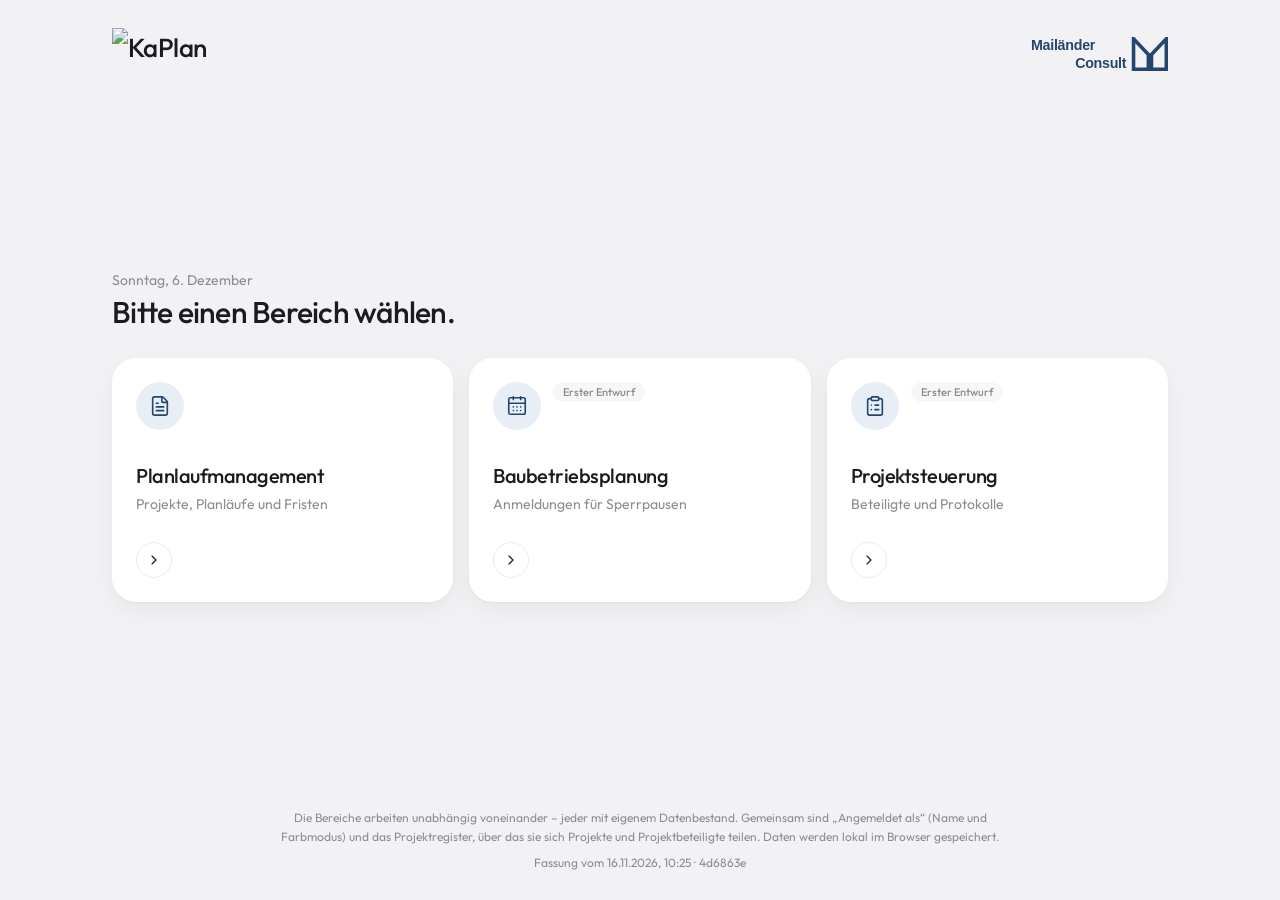
==== commit 69a18a81: "app/: Build von 4d6863e [skip ci]" ====
--- a/app/index.html
+++ b/app/index.html
@@ -50,8 +50,8 @@
     <meta name="apple-mobile-web-app-capable" content="yes" />
     <meta name="apple-mobile-web-app-status-bar-style" content="default" />
     <meta name="apple-mobile-web-app-title" content="KaPlan" />
-    <script type="module" crossorigin src="./assets/index-BeMaiWaD.js"></script>
-    <link rel="stylesheet" crossorigin href="./assets/index-BcjrsTPR.css">
+    <script type="module" crossorigin src="./assets/index-D7wni8AB.js"></script>
+    <link rel="stylesheet" crossorigin href="./assets/index-goJUz70h.css">
   </head>
   <body>
     <div id="root">
--- a/app/assets/index-goJUz70h.css
+++ b/app/assets/index-goJUz70h.css
@@ -0,0 +1 @@
+@layer properties{@supports (((-webkit-hyphens:none)) and (not (margin-trim:block))) or ((-moz-orient:inline) and (not (color:rgb(from red r g b)))){*,:before,:after,::backdrop{--tw-rotate-x:initial;--tw-rotate-y:initial;--tw-rotate-z:initial;--tw-skew-x:initial;--tw-skew-y:initial;--tw-border-style:solid;--tw-leading:initial;--tw-font-weight:initial;--tw-tracking:initial;--tw-shadow:0 0 #0000;--tw-shadow-color:initial;--tw-shadow-alpha:100%;--tw-inset-shadow:0 0 #0000;--tw-inset-shadow-color:initial;--tw-inset-shadow-alpha:100%;--tw-ring-color:initial;--tw-ring-shadow:0 0 #0000;--tw-inset-ring-color:initial;--tw-inset-ring-shadow:0 0 #0000;--tw-ring-inset:initial;--tw-ring-offset-width:0px;--tw-ring-offset-color:#fff;--tw-ring-offset-shadow:0 0 #0000;--tw-outline-style:solid;--tw-blur:initial;--tw-brightness:initial;--tw-contrast:initial;--tw-grayscale:initial;--tw-hue-rotate:initial;--tw-invert:initial;--tw-opacity:initial;--tw-saturate:initial;--tw-sepia:initial;--tw-drop-shadow:initial;--tw-drop-shadow-color:initial;--tw-drop-shadow-alpha:100%;--tw-drop-shadow-size:initial;--tw-duration:initial}}}@layer theme{:root,:host{--font-sans:"Outfit Variable", "Outfit", system-ui, -apple-system, "Segoe UI", sans-serif;--font-mono:ui-monospace, "SF Mono", SFMono-Regular, Menlo, Consolas, monospace;--color-white:#fff;--spacing:.25rem;--text-xs:.75rem;--text-xs--line-height:calc(1 / .75);--text-sm:.875rem;--text-sm--line-height:calc(1.25 / .875);--text-xl:1.25rem;--text-xl--line-height:calc(1.75 / 1.25);--text-2xl:1.5rem;--text-2xl--line-height:calc(2 / 1.5);--text-3xl:1.875rem;--text-3xl--line-height: 1.2 ;--font-weight-medium:500;--tracking-tight:-.025em;--leading-relaxed:1.625;--radius-3xl:1.5rem;--default-transition-duration:.15s;--default-transition-timing-function:cubic-bezier(.4, 0, .2, 1);--default-font-family:"Outfit Variable", "Outfit", system-ui, -apple-system, "Segoe UI", sans-serif;--default-mono-font-family:ui-monospace, "SF Mono", SFMono-Regular, Menlo, Consolas, monospace;--ease-koralle:cubic-bezier(.2, .8, .2, 1)}}@layer base{*,:after,:before,::backdrop{box-sizing:border-box;border:0 solid;margin:0;padding:0}::file-selector-button{box-sizing:border-box;border:0 solid;margin:0;padding:0}html,:host{-webkit-text-size-adjust:100%;tab-size:4;line-height:1.5;font-family:var(--default-font-family,-apple-system, BlinkMacSystemFont, "Segoe UI", Roboto, "Helvetica Neue", "Noto Sans", Arial, sans-serif, "Apple Color Emoji", "Segoe UI Emoji", "Segoe UI Symbol", "Noto Color Emoji");font-feature-settings:var(--default-font-feature-settings,normal);font-variation-settings:var(--default-font-variation-settings,normal);-webkit-tap-highlight-color:transparent}hr{height:0;color:inherit;border-top-width:1px}abbr:where([title]){-webkit-text-decoration:underline dotted;text-decoration:underline dotted}h1,h2,h3,h4,h5,h6{font-size:inherit;font-weight:inherit}a{color:inherit;-webkit-text-decoration:inherit;text-decoration:inherit}code,kbd,samp,pre{font-family:var(--default-mono-font-family,ui-monospace, SFMono-Regular, Menlo, Monaco, Consolas, "Liberation Mono", "Courier New", monospace);font-feature-settings:var(--default-mono-font-feature-settings,normal);font-variation-settings:var(--default-mono-font-variation-settings,normal);font-size:1em}small{font-size:80%}sub,sup{vertical-align:baseline;font-size:75%;line-height:0;position:relative}sub{bottom:-.25em}sup{top:-.5em}table{text-indent:0;border-color:inherit;border-collapse:collapse}:-moz-focusring:where(:not(iframe)){outline:auto}progress{vertical-align:baseline}summary{display:list-item}ol,ul,menu{list-style:none}img,svg,video,canvas,audio,iframe,embed,object{vertical-align:middle;display:block}img,video{max-width:100%;height:auto}button,input,select,optgroup,textarea{font:inherit;font-feature-settings:inherit;font-variation-settings:inherit;letter-spacing:inherit;color:inherit;opacity:1;background-color:#0000;border-radius:0}::file-selector-button{font:inherit;font-feature-settings:inherit;font-variation-settings:inherit;letter-spacing:inherit;color:inherit;opacity:1;background-color:#0000;border-radius:0}:where(select:is([multiple],[size])) optgroup{font-weight:bolder}:where(select:is([multiple],[size])) optgroup option{padding-inline-start:20px}::file-selector-button{margin-inline-end:4px}::placeholder{opacity:1}@supports (not ((-webkit-appearance:-apple-pay-button))) or (contain-intrinsic-size:1px){::placeholder{color:currentColor}@supports (color:color-mix(in lab,red,red)){::placeholder{color:color-mix(in oklab,currentcolor 50%,transparent)}}}textarea{resize:vertical}::-webkit-search-decoration{-webkit-appearance:none}::-webkit-date-and-time-value{min-height:1lh;text-align:inherit}::-webkit-datetime-edit{display:inline-flex}::-webkit-datetime-edit-fields-wrapper{padding:0}::-webkit-datetime-edit{padding-block:0}::-webkit-datetime-edit-year-field{padding-block:0}::-webkit-datetime-edit-month-field{padding-block:0}::-webkit-datetime-edit-day-field{padding-block:0}::-webkit-datetime-edit-hour-field{padding-block:0}::-webkit-datetime-edit-minute-field{padding-block:0}::-webkit-datetime-edit-second-field{padding-block:0}::-webkit-datetime-edit-millisecond-field{padding-block:0}::-webkit-datetime-edit-meridiem-field{padding-block:0}::-webkit-calendar-picker-indicator{line-height:1}:-moz-ui-invalid{box-shadow:none}button,input:where([type=button],[type=reset],[type=submit]){appearance:button}::file-selector-button{appearance:button}::-webkit-inner-spin-button{height:auto}::-webkit-outer-spin-button{height:auto}[hidden]:where(:not([hidden=until-found])){display:none!important}html,body,#root{height:100%}body{font-family:var(--font-sans);color:var(--text);background:var(--bg);-webkit-font-smoothing:antialiased;-moz-osx-font-smoothing:grayscale;font-size:14px;line-height:1.5}h1,h2,h3,h4{letter-spacing:-.02em;font-weight:500}h1{font-size:26px}h2{font-size:19px}h3{font-size:15px}b,strong{font-weight:600}a{color:var(--link);text-decoration:none}a:hover{text-decoration:underline}::selection{background:var(--marke-soft)}button:not(:disabled),[role=button]{cursor:pointer}input[type=checkbox],input[type=radio]{accent-color:var(--accent);margin:3px 3px 3px 4px}:focus-visible{outline:2px solid var(--fokus);outline-offset:2px}}@layer components{.app{grid-template-columns:var(--sidebar-w) 1fr;height:100%;display:grid;overflow:hidden}.sidebar{background:var(--bg-sidebar);border-right:1px solid var(--separator);color:var(--text-secondary);flex-direction:column;gap:3px;padding:16px 12px;display:flex;overflow-y:auto}.sidebar-brand{width:100%;font:inherit;color:inherit;text-align:left;cursor:pointer;border-radius:var(--rund);background:0 0;border:none;margin-bottom:12px;padding:4px 10px 6px;line-height:0;display:block}.sidebar-brand:hover{opacity:.88}.kaplan-logo-hell,.kaplan-logo-dunkel{max-width:100%;display:block}.kaplan-logo-dunkel,:root[data-farbschema=dunkel] .kaplan-logo-hell{display:none}:root[data-farbschema=dunkel] .kaplan-logo-dunkel{display:block}.logo-ohne-zeile{aspect-ratio:960/262;display:block;overflow:hidden}.nav-group-label{color:var(--text-tertiary);padding:18px 12px 6px;font-size:12px}.nav-item{border-radius:var(--rund);cursor:pointer;text-align:left;width:100%;min-height:40px;color:var(--text-secondary);background:0 0;border:none;flex:none;align-items:center;gap:10px;padding:8px 12px;font-size:13.5px;transition:color .15s,background .15s;display:flex;position:relative}.nav-item:hover{color:var(--text);background:var(--bg-hover)}.nav-item.active,.nav-item.active:hover{color:#fff;background:0 0;font-weight:500}.nav-aktiv{border-radius:var(--rund);background:var(--nav-aktiv);box-shadow:0 6px 18px var(--marke-glanz);position:absolute;inset:0}.nav-item>:not(.nav-aktiv){position:relative}.nav-item.active .nav-badge{color:#fff;background:#ffffff3d}.nav-item.unter{padding-left:34px}.nav-pfeil{color:var(--text-tertiary);flex:none;transition:transform .15s;display:inline-flex}.nav-pfeil.offen{transform:rotate(90deg)}.nav-icon{flex:none;place-items:center;width:18px;display:grid}.nav-label{text-overflow:ellipsis;white-space:nowrap;flex:1;overflow:hidden}.nav-badge{background:var(--gray-soft);color:var(--text-secondary);border-radius:999px;padding:1px 7px;font-size:11px;font-weight:600}.nav-badge.alert{background:var(--red);color:#fff}.sidebar-footer{color:var(--text-tertiary);margin-top:auto;padding:16px 2px 2px;font-size:11px}.sicherung-knoepfe{grid-template-columns:1fr 1fr;gap:6px;margin:10px 0;display:grid}.sicherung-knoepfe .btn{color:var(--text-secondary);justify-content:center;padding-left:6px;padding-right:6px}.sicherung-knoepfe .btn:hover:not(:disabled){color:var(--text)}.sicherung-knoepfe .btn:last-child{grid-column:1/-1}.main{flex-direction:column;display:flex;overflow:hidden}.topbar{flex:none;align-items:center;gap:14px;min-height:72px;padding:18px 32px 6px;display:flex}.topbar-title{flex-direction:column-reverse;flex:1;min-width:0;display:flex}.topbar-title h1{letter-spacing:-.025em;text-overflow:ellipsis;white-space:nowrap;font-size:22px;font-weight:500;line-height:1.25;overflow:hidden}.topbar-title .sub{color:var(--text-tertiary);text-overflow:ellipsis;white-space:nowrap;font-size:13px;overflow:hidden}.topbar-actions{flex:none;align-items:center;gap:8px;display:flex}.topbar-logo{flex:none;align-items:center;padding-left:12px;display:flex}.btn-icon.menu-toggle{border:1px solid var(--separator);background:var(--bg-elev);width:40px;height:40px;color:var(--text);border-radius:50%;place-items:center;padding:0;display:grid}.content{padding:0 32px calc(64px + var(--neue-fassung-hoehe,0px));flex:1;overflow-y:auto}.content-inner{max-width:1560px;margin:0 auto;padding-top:16px}.stack{flex-direction:column;gap:16px;display:flex}.row{align-items:center;gap:10px;display:flex}.row-between{justify-content:space-between;align-items:center;gap:12px;display:flex}.wrap{flex-wrap:wrap}.spacer{flex:1}.grid{gap:16px;display:grid}.grid-2{grid-template-columns:repeat(auto-fit,minmax(280px,1fr))}.grid-3{grid-template-columns:repeat(auto-fit,minmax(220px,1fr))}.kennzahlen{grid-template-columns:repeat(auto-fit,minmax(150px,1fr));gap:10px;padding:4px 24px 22px;display:grid}.kennzahlen:first-child{padding-top:24px}.kennzahlen>*{display:flex}.kennzahlen .card{box-shadow:none;border-radius:var(--rund-l);background:var(--bg-subtle);width:100%}.kennzahlen .stat{padding:12px 16px}.kennzahlen .stat-value{font-size:22px}.kennzahlen .card-click:hover{background:var(--bg-active)}.kennzahlen .card-click.stat-signal:hover{background:var(--signal-verlauf)}.grid-4{grid-template-columns:repeat(auto-fit,minmax(190px,1fr))}.card{--tabellen-rand:24px;background:var(--bg-elev);border-radius:var(--rund-xl);box-shadow:var(--schatten);overflow:clip}.card-pad{padding:22px 24px}.card-header{justify-content:space-between;align-items:center;gap:12px;padding:20px 24px 14px;display:flex}.card-header h2{font-size:16px;font-weight:500}.card-header .sub{color:var(--text-tertiary);margin-top:1px;font-size:12.5px}.card-header+.card-pad{padding-top:6px}.card-click{cursor:pointer;transition:transform .3s var(--ease-koralle),box-shadow .3s var(--ease-koralle);text-align:left;width:100%;font:inherit;color:inherit;border:none;padding:0;display:block}.card-click:not(.bewegt):hover{box-shadow:var(--schatten-hoch);transform:translateY(-4px)}.card-click:not(.bewegt):active{transform:translateY(-1px)}.bewegt{transition:none}.stat{padding:20px 24px 22px;position:relative}.stat-label{color:var(--text-tertiary);align-items:center;gap:7px;font-size:12.5px;display:flex}.stat-value{letter-spacing:-.03em;font-variant-numeric:tabular-nums;margin-top:4px;font-size:34px;font-weight:600;line-height:1.15}.card.stat-signal{background:var(--signal-verlauf);color:#fff;position:relative}.card.stat-signal:after{content:"";pointer-events:none;border:24px solid #ffffff26;border-radius:50%;width:150px;height:150px;position:absolute;bottom:-52px;right:-44px}.card.stat-signal .stat-label{color:#ffffffe6}.kennzahlen .card.stat-signal{background:var(--signal-verlauf)}.kennzahlen .card.stat-signal:after{border-width:16px;width:96px;height:96px;bottom:-44px;right:-30px}.btn{border:1px solid var(--separator);background:var(--bg-elev);color:var(--text);cursor:pointer;white-space:nowrap;transition:background .15s ease,border-color .15s ease,opacity .15s ease,transform .2s var(--ease-koralle);border-radius:999px;justify-content:center;align-items:center;gap:6px;padding:7px 15px;font-size:13px;font-weight:500;line-height:1.4;display:inline-flex}.btn:hover{background:var(--bg-subtle);border-color:var(--separator-strong)}.btn:active{transform:scale(.97)}.btn:disabled{opacity:.4;cursor:not-allowed;transform:none}.btn-primary{background:var(--accent);color:var(--auf-accent);border-color:#0000}.btn-primary:hover{background:var(--accent-hover);border-color:#0000;transform:translateY(-1px)}.btn-primary:active{transform:scale(.97)}.btn-primary:disabled{transform:none}.btn-ghost{color:var(--text);background:0 0;border-color:#0000;padding:6px 10px}.btn-ghost:hover{background:var(--bg-hover);border-color:#0000}.btn-outline{border-color:var(--separator-strong);background:0 0}.btn-outline:hover{background:var(--bg-hover)}.btn-danger{color:var(--rot-text);background:0 0;border-color:#0000}.btn-danger:hover{background:var(--red-soft);border-color:#0000}.btn.btn-primary.btn-rot,.btn.btn-primary.btn-rot:hover{background:var(--red);color:#fff}.btn-sm{padding:4px 11px;font-size:12px}.link-btn{font:inherit;color:inherit;text-align:left;cursor:pointer;background:0 0;border:none;padding:0}.link-btn:hover{color:var(--marke-text)}.btn-icon{color:var(--text-secondary);cursor:pointer;background:0 0;border:none;border-radius:999px;justify-content:center;align-items:center;padding:7px;transition:background .15s,color .15s;display:inline-flex}.btn-icon:disabled{opacity:.35;cursor:not-allowed}.btn-icon:hover{background:var(--bg-hover);color:var(--text)}.segmented{background:var(--gray-soft);border-radius:999px;gap:2px;padding:3px;display:inline-flex}.segmented button{color:var(--text-secondary);cursor:pointer;white-space:nowrap;background:0 0;border:none;border-radius:999px;padding:5px 14px;font-size:13px;font-weight:500;transition:color .15s;position:relative}.segmented button:hover{color:var(--text)}.segmented button.active{color:var(--auf-accent)}.segmented-aktiv{background:var(--accent);border-radius:999px;position:absolute;inset:0}.segmented-text{position:relative}.segmented button.active:not(:has(.segmented-aktiv)){background:var(--accent)}.field{flex-direction:column;gap:6px;min-width:0;display:flex}.field label{color:var(--text-secondary);font-size:12.5px;font-weight:500}.field .hint{color:var(--text-tertiary);font-size:11.5px}.field>.segmented{align-self:flex-start;max-width:100%}.input,.select,.textarea{border-radius:var(--rund);border:1px solid var(--separator-strong);background:var(--bg-elev);width:100%;padding:8px 12px;font-size:13.5px;transition:border-color .15s,box-shadow .15s}.input:focus,.select:focus,.textarea:focus{border-color:var(--fokus);box-shadow:0 0 0 3px var(--accent-soft);outline:none}.input:disabled,.select:disabled,.textarea:disabled{opacity:.6}.textarea{resize:vertical;min-height:90px;line-height:1.5}.textarea.mono{font-family:var(--font-mono);font-size:12.5px}.select{appearance:none;background-image:url("data:image/svg+xml,%3Csvg xmlns='http://www.w3.org/2000/svg' width='12' height='12' viewBox='0 0 24 24' fill='none' stroke='%238b8d94' stroke-width='2.4' stroke-linecap='round' stroke-linejoin='round'%3E%3Cpath d='m6 9 6 6 6-6'/%3E%3C/svg%3E");background-position:right 10px center;background-repeat:no-repeat;padding-right:30px}.form-grid{grid-template-columns:repeat(auto-fit,minmax(200px,1fr));gap:14px;display:grid}.form-grid .full{grid-column:1/-1}.search{background:var(--bg-elev);border:1px solid var(--separator);min-width:180px;color:var(--text-tertiary);border-radius:999px;align-items:center;gap:8px;padding:6px 8px 6px 14px;transition:border-color .15s,box-shadow .15s;display:flex}.search:focus-within{border-color:var(--fokus);box-shadow:0 0 0 3px var(--accent-soft)}.search input{width:100%;min-width:0;color:var(--text);background:0 0;border:none;outline:none;font-size:13px}.search .btn-icon{padding:3px}.checkbox{cursor:pointer;align-items:center;gap:8px;font-size:13px;display:inline-flex}.checkbox input{width:15px;height:15px;accent-color:var(--accent)}.table-scroll{-webkit-overflow-scrolling:touch;overflow-x:auto}@media(min-width:861px){.table-scroll{overflow-x:clip}.table-scroll.table-scroll-quer{overflow-x:auto}}.table{border-collapse:collapse;width:100%;font-size:13.5px}.table th{z-index:3;background:var(--bg-elev);box-shadow:inset 0 -1px 0 var(--separator);text-align:left;color:var(--text-tertiary);border-bottom:1px solid var(--separator);white-space:nowrap;padding:10px 14px;font-size:12.5px;font-weight:400;position:sticky;top:0}.table td{border-bottom:1px solid var(--separator);vertical-align:middle;padding:13px 14px}.table th:first-child,.table td:first-child{padding-left:var(--tabellen-rand,14px)}.table th:last-child,.table td:last-child{padding-right:var(--tabellen-rand,14px)}.table tbody tr:last-child td{border-bottom:none}.table tbody tr.clickable{cursor:pointer;transition:background .12s}.table tbody tr.clickable:hover{background:var(--bg-hover)}.table tbody tr.clickable:focus-visible,.list-row.clickable:focus-visible{outline:2px solid var(--fokus);outline-offset:-2px;background:var(--bg-active)}.table .num{font-variant-numeric:tabular-nums;color:var(--text-secondary);white-space:nowrap;font-size:12.5px}.table th.zahl,.table td.zahl{text-align:center}.table td.zahl{color:var(--text);font-variant-numeric:tabular-nums;font-size:15px;font-weight:600}.table td.zahl.leer{color:var(--text-tertiary);font-weight:400}.table.planlauf-tabelle th{white-space:normal;padding-left:10px;padding-right:10px}.table.planlauf-tabelle td{padding-left:10px;padding-right:10px}.table.planlauf-tabelle :is(th,td):first-child{padding-left:var(--tabellen-rand,14px)}.table.planlauf-tabelle :is(th,td):last-child{padding-right:var(--tabellen-rand,14px)}.table.planlauf-tabelle .progress{min-width:44px}.table .right{text-align:right}.table .actions{text-align:right;white-space:nowrap}.list-row{border-bottom:1px solid var(--separator);align-items:center;gap:12px;padding:13px 24px;display:flex}.list-row:last-child{border-bottom:none}.list-row.clickable{cursor:pointer;transition:background .12s}.list-row.clickable:hover{background:var(--bg-hover)}.empty{text-align:center;color:var(--text-secondary);padding:44px 24px}.empty-icon{background:var(--marke-soft);width:52px;height:52px;color:var(--marke);border-radius:50%;place-items:center;margin:0 auto 12px;display:grid}.empty h3{color:var(--text);margin-bottom:4px;font-size:15px}.empty p{color:var(--text-tertiary);margin-bottom:14px;font-size:13px}.muted{color:var(--text-secondary)}.tertiary{color:var(--text-tertiary)}.small{font-size:12px}.mono{font-variant-numeric:tabular-nums;font-size:12.5px}.truncate{text-overflow:ellipsis;white-space:nowrap;overflow:hidden}.sort-btn{font:inherit;color:inherit;text-transform:inherit;letter-spacing:inherit;cursor:pointer;background:0 0;border:none;align-items:center;gap:4px;padding:0;display:inline-flex}.sort-btn:hover{color:var(--text)}.sort-pfeil{opacity:0;font-size:10px;display:inline-flex}.sort-btn:hover .sort-pfeil{opacity:.5}.sort-pfeil.aktiv{opacity:1;color:var(--marke)}.th-inhalt{align-items:center;gap:3px;display:inline-flex}.th-wert{background:var(--marke-soft);color:var(--marke-text);border-radius:999px;margin-left:2px;padding:1px 7px;font-size:11px;font-weight:500}.filter-btn{width:20px;height:20px;color:var(--text-tertiary);cursor:pointer;opacity:0;background:0 0;border:none;border-radius:50%;justify-content:center;align-items:center;padding:0;transition:opacity .12s,background .12s;display:inline-flex}.table th:hover .filter-btn,.filter-btn.offen,.filter-btn.aktiv{opacity:1}.filter-btn:hover{background:var(--bg-hover);color:var(--text)}@media(hover:none){.filter-btn{opacity:.65}.sort-pfeil{opacity:.4}}.filter-btn.aktiv,.filter-btn.offen{color:var(--marke)}.aufklapp-menue{z-index:160;overscroll-behavior:contain;background:var(--bg-elev);border:1px solid var(--separator);border-radius:var(--rund-l);min-width:220px;max-width:min(320px,100vw - 16px);max-height:calc(100dvh - 16px);box-shadow:var(--schatten-hoch);text-align:left;white-space:normal;color:var(--text);flex-direction:column;gap:1px;padding:6px;font-size:13px;display:flex;position:fixed;overflow-y:auto}.aufklapp-menue button{border-radius:var(--rund-s);font:inherit;color:var(--text);text-align:left;overflow-wrap:anywhere;cursor:pointer;background:0 0;border:none;flex:none;padding:8px 12px}.aufklapp-menue button:hover,.aufklapp-menue button:focus-visible{background:var(--bg-hover)}.aufklapp-menue button.gefahr{color:var(--rot-text)}.aufklapp-menue button.aktiv{background:var(--accent-soft);color:var(--text);font-weight:600}.aufklapp-menue .aufklapp-menue-titel{color:var(--text-tertiary);flex:none;padding:6px 12px;font-size:11.5px}.antwort-chip{border:1px solid var(--separator-strong);background:var(--bg-elev);cursor:pointer;border-radius:999px;padding:4px 12px;font-size:12.5px;transition:background .12s,border-color .12s,color .12s}.antwort-chip:not(.gewaehlt):hover:not(:disabled){border-color:var(--purple);color:var(--purple)}.antwort-chip.gewaehlt{background:var(--purple);border-color:var(--purple);color:var(--bg-elev)}.antwort-chip:disabled{opacity:.5;cursor:default}.stern{cursor:pointer;color:var(--text-tertiary);border-radius:50%;place-items:center;padding:5px;line-height:1;display:inline-grid}.stern:hover{background:var(--bg-hover);color:var(--orange)}.stern.aktiv{color:var(--orange)}.stern.aktiv svg{fill:currentColor}.bearbeiter{border:1px solid var(--separator);border-radius:var(--rund-l);background:var(--bg-subtle);width:100%;color:var(--text-secondary);cursor:pointer;text-align:left;align-items:center;gap:10px;padding:8px 10px;font-size:12.5px;transition:background .15s;display:flex}.bearbeiter:hover{background:var(--bg-active)}.bearbeiter strong{color:var(--text);font-size:13px;font-weight:500;display:block}.bearbeiter .avatar{background:var(--avatar-verlauf);color:#fff}.badge{white-space:nowrap;background:var(--gray-soft);color:var(--text-secondary);border-radius:999px;align-items:center;gap:5px;padding:2px 10px;font-size:11.5px;font-weight:500;display:inline-flex}.badge.green{background:var(--green-soft);color:var(--gruen-text)}.badge.orange{background:var(--orange-soft);color:var(--orange-text)}.badge.red{background:var(--red-soft);color:var(--rot-text)}.badge.blue{background:var(--blau-soft);color:var(--blau-text)}.badge.purple{background:var(--purple-soft);color:var(--purple)}.dot{background:var(--text-tertiary);border-radius:50%;flex:none;width:8px;height:8px;display:inline-block}.dot.green{background:var(--green)}.dot.orange{background:var(--orange)}.dot.red{background:var(--red)}.dot.blue{background:var(--blau)}.role-chip{color:var(--chip-farbe,currentColor);background:0 0;border:1px solid;border-radius:999px;align-items:center;gap:5px;padding:2px 10px;font-size:11.5px;font-weight:500;display:inline-flex}.chip-weg{color:inherit;cursor:pointer;opacity:.7;background:0 0;border:none;align-items:center;margin:0;padding:0 0 0 2px;font-size:13px;line-height:1;display:inline-flex}.chip-weg:hover{opacity:1}.avatar{background:var(--marke-soft);width:32px;height:32px;color:var(--marke-text);border-radius:50%;flex:none;place-items:center;font-size:11.5px;font-weight:600;display:grid}.avatar.avatar-farbe{background:var(--chip-farbe)}@supports (color:color-mix(in lab,red,red)){.avatar.avatar-farbe{background:color-mix(in srgb,var(--chip-farbe) 14%,transparent)}}.avatar.avatar-farbe{color:var(--chip-farbe)}.progress{background:var(--gray-soft);border-radius:999px;min-width:60px;height:6px;overflow:hidden}.progress>div{background:linear-gradient(90deg,var(--marke),var(--marke-2));border-radius:999px;height:100%}.chain{gap:0;padding:4px 0 10px;display:flex;overflow-x:auto}.chain-node{background:var(--bg-subtle);border-radius:var(--rund-l);border:1px solid #0000;flex:none;min-width:148px;max-width:180px;padding:10px 12px;font-size:12px}.chain-node.current{border-color:var(--accent);box-shadow:0 0 0 3px var(--accent-soft);background:var(--bg-elev)}.chain-node.done{background:var(--green-soft);border-color:#0000}.chain-node.late{background:var(--red-soft);border-color:#0000}.chain-node .cn-name{margin-bottom:3px;font-weight:600;line-height:1.3}.chain-node .cn-meta{color:var(--text-secondary);font-size:11px}.chain-arrow{width:22px;color:var(--text-tertiary);flex:none;place-items:center;font-size:13px;display:grid}.chain-node.gateway{border-radius:var(--rund-l);border-style:dashed;border-color:var(--separator-strong)}.step-row{border-bottom:1px solid var(--separator);grid-template-columns:26px 1fr;gap:12px;padding:14px 24px;display:grid}.step-row.mit-aktion{grid-template-columns:26px 1fr auto}.step-anpassen{align-self:start;margin-top:2px}.step-row:last-child{border-bottom:none}.step-row.aktiv{background:var(--bg-subtle)}.step-marker{flex-direction:column;align-items:center;gap:4px;padding-top:2px;display:flex}.step-num{background:var(--gray-soft);width:24px;height:24px;color:var(--text-secondary);border-radius:50%;place-items:center;font-size:11px;font-weight:600;display:grid}.step-num.done{background:var(--green);color:#fff}.step-num.late{background:var(--red);color:#fff}.step-num.current{background:var(--accent);color:var(--auf-accent)}.step-line{background:var(--separator);border-radius:2px;flex:1;width:2px;min-height:6px}.step-body{flex-direction:column;gap:7px;min-width:0;display:flex}.step-title{flex-wrap:wrap;align-items:center;gap:8px;display:flex}.step-title strong{font-size:13.5px;font-weight:600}.table tr.gruppe-zeile td,.table tr.paket-zeile td{background:var(--fill-gruppe);border-top:1px solid var(--separator)}.table tr.gruppe-zeile td{padding-top:10px;padding-bottom:10px}.table tr.gruppe-zeile+tr td{border-top:none}.gruppe-btn{font:inherit;color:inherit;text-align:left;cursor:pointer;background:0 0;border:none;align-items:center;gap:9px;width:100%;margin:0;padding:0;display:flex}.gruppe-btn:hover strong{color:var(--marke-text)}.gruppe-btn .chev{color:var(--text-tertiary);transition:transform .15s;display:flex}.gruppe-btn.offen .chev{transform:rotate(90deg)}.chev-btn{width:20px;height:20px;color:var(--text-tertiary);cursor:pointer;background:0 0;border:none;border-radius:50%;flex:0 0 20px;justify-content:center;align-items:center;margin:0;padding:0;transition:transform .15s,background .15s;display:flex}.chev-btn:hover{background:var(--bg-hover);color:var(--text)}.chev-btn.offen{transform:rotate(90deg)}.chev-vorn{margin-left:-29px}.chev-vorn.offen{transform:rotate(90deg)}.checkbox.buendeln-plan{border:1px solid var(--separator);border-radius:var(--rund);cursor:pointer;align-items:center;gap:10px;padding:10px 14px;display:flex}.checkbox.buendeln-plan:hover{background:var(--bg-hover)}.table tr.unterzeile td{background:var(--bg-subtle)}.table tr.zeile-eingang strong{color:var(--gelb-text)}.table tr.zeile-fertig strong{color:var(--gruen-text)}.badge.gelb{background:var(--gelb-soft-stark);color:var(--gelb-text)}.badge.zusatz{margin-left:6px;font-weight:400}.table tr.zeile-verworfen td{color:var(--text-tertiary)}.table tr.zeile-verworfen strong{color:var(--text-tertiary);font-weight:500}.step-row.kompakt{padding-top:8px;padding-bottom:8px}.step-row.kompakt .step-num{opacity:.75}.step-aufklappen{font:inherit;color:inherit;cursor:pointer;text-align:left;background:0 0;border:none;align-items:center;gap:6px;margin:0;padding:0;display:inline-flex}.step-aufklappen:hover strong{color:var(--marke-text)}.step-aufklappen .chev{color:var(--text-tertiary);transition:transform .15s}.step-aufklappen.offen .chev{transform:rotate(90deg)}.step-meta{color:var(--text-secondary);flex-wrap:wrap;align-items:center;gap:14px;font-size:12.5px;display:flex}.step-meta b{color:var(--text);font-weight:500}.step-actions{flex-wrap:wrap;align-items:center;gap:6px;display:flex}.overlay{background:var(--schleier);-webkit-backdrop-filter:blur(6px);backdrop-filter:blur(6px);z-index:100;place-items:center;padding:24px;animation:.18s fade;display:grid;position:fixed;inset:0}.modal{--tabellen-rand:14px;background:var(--bg-elev);border-radius:var(--rund-xl);box-shadow:var(--schatten-dialog);width:min(680px,100%);max-height:calc(100dvh - 48px);animation:pop .26s var(--ease-koralle);flex-direction:column;display:flex}.modal.wide{width:min(940px,100%)}.modal-header{border-bottom:1px solid var(--separator);justify-content:space-between;align-items:flex-start;gap:12px;padding:22px 24px 16px;display:flex}.modal-header h2{font-size:19px;font-weight:500}.modal-header .sub{color:var(--text-tertiary);margin-top:2px;font-size:12.5px}.modal-body{padding:20px 24px;overflow-y:auto}.modal-footer{border-top:1px solid var(--separator);border-radius:0 0 var(--rund-xl) var(--rund-xl);flex-wrap:wrap;justify-content:flex-end;gap:8px;padding:16px 24px;display:flex}@keyframes fade{0%{opacity:0}to{opacity:1}}@keyframes pop{0%{opacity:0;transform:scale(.97)translateY(8px)}to{opacity:1;transform:none}}.neue-fassung{z-index:80;background:var(--bg-elev);border:1px solid var(--separator);border-radius:var(--rund-xl);width:min(420px,100vw - 24px);box-shadow:var(--schatten-dialog);animation:pop .26s var(--ease-koralle);flex-direction:column;gap:12px;padding:18px 20px;font-size:12.5px;line-height:1.45;display:flex;position:fixed;bottom:18px;right:18px}.neue-fassung-text{color:var(--text-secondary);flex-direction:column;gap:3px;display:flex}.neue-fassung-text strong{color:var(--text);font-size:14px;font-weight:500}.neue-fassung-knoepfe{justify-content:flex-end;gap:8px;display:flex}@media(max-width:520px){.neue-fassung{width:auto;bottom:12px;left:12px;right:12px}}.toast-wrap{bottom:calc(22px + var(--neue-fassung-hoehe,0px));z-index:200;flex-direction:column;gap:8px;width:max-content;max-width:min(640px,100vw - 32px);display:flex;position:fixed;left:50%;transform:translate(-50%)}.toast{background:var(--accent);color:var(--auf-accent);overflow-wrap:anywhere;box-shadow:var(--schatten-hoch);animation:pop .26s var(--ease-koralle);border-radius:20px;padding:10px 20px;font-size:13px;font-weight:500}.callout{border-radius:var(--rund-l);background:var(--gray-soft);gap:12px;padding:12px 16px;font-size:12.5px;line-height:1.5;display:flex}.callout.warn{background:var(--orange-soft)}.callout.error{background:var(--red-soft)}.callout .callout-icon{color:var(--text-secondary);flex:none;padding-top:1px;display:flex}.callout.warn .callout-icon{color:var(--orange-text)}.callout.error .callout-icon{color:var(--rot-text)}.divider{background:var(--separator);height:1px;margin:4px 0}.kv{grid-template-columns:130px 1fr;gap:6px 14px;font-size:13.5px;display:grid}.kv dt{color:var(--text-secondary);font-size:12.5px}.kv dd{margin:0}.kv-breit{grid-template-columns:190px 1fr}.mail-vorschau{white-space:pre-wrap;color:var(--text-secondary);margin:10px 0 0;font-family:inherit;font-size:13.5px}.tabs{flex-wrap:wrap;gap:6px;display:flex}.tab-plus{border:1px dashed var(--separator-strong);width:34px;height:34px;color:var(--text-tertiary);cursor:pointer;background:0 0;border-radius:50%;justify-content:center;align-items:center;padding:0;display:inline-flex}.tab-plus svg{flex:none}.tab-plus:hover{background:var(--bg-hover);color:var(--marke-text);border-color:var(--marke)}.tabs button:not(.tab-plus){color:var(--text-secondary);cursor:pointer;white-space:nowrap;background:0 0;border:none;border-radius:999px;padding:7px 15px;font-size:13.5px;font-weight:500;transition:color .15s,background .15s}.tabs button:not(.tab-plus):hover{color:var(--text);background:var(--bg-hover)}.tabs button.active:not(.tab-plus),.tabs button.active:not(.tab-plus):hover{color:var(--auf-accent);background:var(--accent)}.drop-zone{border:1.5px dashed var(--separator-strong);border-radius:var(--rund-xl);text-align:center;color:var(--text-secondary);cursor:pointer;padding:28px;font-size:13px;transition:border-color .15s,background .15s,color .15s}.drop-zone:hover,.drop-zone.over{border-color:var(--marke);background:var(--marke-soft);color:var(--marke-text)}.start{height:100%;padding-bottom:var(--neue-fassung-hoehe,0px);overflow-y:auto}.bereich-wechsel{border:1px solid var(--separator-strong);width:100%;font:inherit;color:var(--text-secondary);cursor:pointer;background:0 0;border-radius:999px;justify-content:center;align-items:center;gap:6px;margin-top:10px;padding:8px 10px;font-size:12.5px;transition:background .15s,color .15s;display:flex}.bereich-wechsel:hover{background:var(--bg-hover);color:var(--text)}@media(max-width:640px){.grid-3,.grid-4{grid-template-columns:repeat(2,minmax(0,1fr));gap:10px}.grid-2{grid-template-columns:minmax(0,1fr)}.stat{padding:14px 16px 16px}.stat-value{font-size:26px}.stat-label{font-size:11.5px}.kennzahlen{padding:4px 16px 16px}.kennzahlen:first-child{padding-top:16px}.card{--tabellen-rand:16px}.table-scroll .table:not(.table-stack){min-width:520px}.table .col-optional{display:none}.table-stack,.table-stack tbody,.table-stack tr,.table-stack td{width:100%;display:block}.table-stack thead{display:none}.table-stack tr{border-bottom:1px solid var(--separator);padding:12px 16px}.table-stack tr:last-child{border-bottom:none}.table-stack td,.table-stack td:first-child,.table-stack td:last-child{border:none;padding:2px 0}.table-stack td.actions{text-align:left;flex-wrap:wrap;gap:8px;padding-top:10px;display:flex}.table-stack td.actions .btn{flex:auto}.table-stack td.actions .btn-haken{flex:none;min-width:64px}.card-header{flex-wrap:wrap;padding:16px 16px 12px}.card-pad{padding:16px}.list-row{flex-wrap:wrap;padding:11px 16px}.step-row{padding:12px 16px}.table th,.table td{padding:10px 12px}.modal{border-radius:20px;max-height:calc(100dvh - 24px)}.modal-header,.modal-body,.modal-footer{padding-left:16px;padding-right:16px}.modal-footer{border-radius:0 0 20px 20px}.overlay{padding:12px}.form-grid{grid-template-columns:minmax(0,1fr)}.segmented{width:100%;overflow-x:auto}.search{width:100%}.topbar-title h1{font-size:18px}.content{padding-bottom:calc(48px + var(--neue-fassung-hoehe,0px))}}@media(max-width:860px){.app{grid-template-columns:1fr}.sidebar{width:var(--sidebar-w);z-index:90;transition:transform .3s var(--ease-koralle);position:fixed;inset:0 auto 0 0;transform:translate(-100%)}.sidebar.open{box-shadow:var(--schatten-dialog);transform:none}.content{padding:0 16px calc(60px + var(--neue-fassung-hoehe,0px))}.content-inner{padding-top:12px}.topbar{min-height:64px;padding:14px 16px 4px}.topbar-logo{display:none}.tabs{flex-wrap:nowrap;overflow-x:auto}.kv{grid-template-columns:1fr;gap:2px 0}.kv dd{margin-bottom:8px}}@media(min-width:861px){.btn-icon.menu-toggle{display:none}}:root[data-farbschema=dunkel] .topbar-logo img,:root[data-farbschema=dunkel] .logo-hell img{filter:brightness(0)invert();opacity:.92}:root[data-farbschema=dunkel] .role-chip{color:var(--chip-farbe,currentColor)}@supports (color:color-mix(in lab,red,red)){:root[data-farbschema=dunkel] .role-chip{color:color-mix(in srgb,var(--chip-farbe,currentColor) 55%,#fff)}}:root[data-farbschema=dunkel] .avatar.avatar-farbe{background:var(--chip-farbe)}@supports (color:color-mix(in lab,red,red)){:root[data-farbschema=dunkel] .avatar.avatar-farbe{background:color-mix(in srgb,var(--chip-farbe) 26%,transparent)}}:root[data-farbschema=dunkel] .avatar.avatar-farbe{color:var(--chip-farbe)}@supports (color:color-mix(in lab,red,red)){:root[data-farbschema=dunkel] .avatar.avatar-farbe{color:color-mix(in srgb,var(--chip-farbe) 45%,#fff)}}:root[data-farbmodus=kontrast] .badge{border:1px solid;font-weight:600}:root[data-farbmodus=kontrast] .dot{box-shadow:0 0 0 1px var(--separator-strong)}:root[data-farbmodus=kontrast] .chain-node.late{border-color:var(--red)}:root[data-farbmodus=kontrast] .chain-node.done{border-color:var(--green)}:root[data-farbmodus=kontrast] .progress{background:var(--separator)}:root[data-farbmodus=kontrast] .stern.aktiv{color:var(--text)}:root[data-farbmodus=kontrast] .input,:root[data-farbmodus=kontrast] .select,:root[data-farbmodus=kontrast] .textarea,:root[data-farbmodus=kontrast] .btn:not(.btn-primary):not(.btn-ghost):not(.btn-danger){border-color:var(--separator-strong)}}@layer utilities{.visible{visibility:visible}.absolute{position:absolute}.fixed{position:fixed}.relative{position:relative}.mx-auto{margin-inline:auto}.mt-1{margin-top:var(--spacing)}.mt-1\.5{margin-top:calc(var(--spacing) * 1.5)}.mt-7{margin-top:calc(var(--spacing) * 7)}.mt-8{margin-top:calc(var(--spacing) * 8)}.block{display:block}.contents{display:contents}.flex{display:flex}.grid{display:grid}.hidden{display:none}.inline-flex{display:inline-flex}.table{display:table}.h-9{height:calc(var(--spacing) * 9)}.h-12{height:calc(var(--spacing) * 12)}.min-h-full{min-height:100%}.w-9{width:calc(var(--spacing) * 9)}.w-12{width:calc(var(--spacing) * 12)}.w-\[190px\]{width:190px}.w-full{width:100%}.max-w-\[760px\]{max-width:760px}.max-w-\[1120px\]{max-width:1120px}.flex-1{flex:1}.shrink-0{flex-shrink:0}.border-collapse{border-collapse:collapse}.transform{transform:var(--tw-rotate-x, ) var(--tw-rotate-y, ) var(--tw-rotate-z, ) var(--tw-skew-x, ) var(--tw-skew-y, )}.resize{resize:both}.flex-col{flex-direction:column}.flex-wrap{flex-wrap:wrap}.place-items-center{place-items:center}.items-center{align-items:center}.items-start{align-items:flex-start}.justify-between{justify-content:space-between}.justify-center{justify-content:center}.justify-end{justify-content:flex-end}.gap-3{gap:calc(var(--spacing) * 3)}.gap-4{gap:calc(var(--spacing) * 4)}.truncate{text-overflow:ellipsis;white-space:nowrap;overflow:hidden}.rounded-3xl{border-radius:var(--radius-3xl)}.rounded-full{border-radius:2147483647px}.border{border-style:var(--tw-border-style);border-width:1px}.border-linie{border-color:var(--separator)}.bg-flaeche{background-color:var(--bg-subtle)}.bg-karte{background-color:var(--bg-elev)}.bg-marke-zart{background-color:var(--marke-soft)}.p-6{padding:calc(var(--spacing) * 6)}.px-2\.5{padding-inline:calc(var(--spacing) * 2.5)}.px-4{padding-inline:calc(var(--spacing) * 4)}.py-0\.5{padding-block:calc(var(--spacing) * .5)}.py-5{padding-block:calc(var(--spacing) * 5)}.py-10{padding-block:calc(var(--spacing) * 10)}.pt-4{padding-top:calc(var(--spacing) * 4)}.text-center{text-align:center}.text-left{text-align:left}.text-2xl{font-size:var(--text-2xl);line-height:var(--tw-leading,var(--text-2xl--line-height))}.text-sm{font-size:var(--text-sm);line-height:var(--tw-leading,var(--text-sm--line-height))}.text-xl{font-size:var(--text-xl);line-height:var(--tw-leading,var(--text-xl--line-height))}.text-xs{font-size:var(--text-xs);line-height:var(--tw-leading,var(--text-xs--line-height))}.text-\[11px\]{font-size:11px}.leading-relaxed{--tw-leading:var(--leading-relaxed);line-height:var(--leading-relaxed)}.font-medium{--tw-font-weight:var(--font-weight-medium);font-weight:var(--font-weight-medium)}.tracking-tight{--tw-tracking:var(--tracking-tight);letter-spacing:var(--tracking-tight)}.text-gedaempft{color:var(--text-tertiary)}.text-marke{color:var(--marke)}.shadow-karte{--tw-shadow:var(--schatten);box-shadow:var(--tw-inset-shadow),var(--tw-inset-ring-shadow),var(--tw-ring-offset-shadow),var(--tw-ring-shadow),var(--tw-shadow)}.ring{--tw-ring-shadow:var(--tw-ring-inset, ) 0 0 0 calc(1px + var(--tw-ring-offset-width)) var(--tw-ring-color,currentcolor);box-shadow:var(--tw-inset-shadow),var(--tw-inset-ring-shadow),var(--tw-ring-offset-shadow),var(--tw-ring-shadow),var(--tw-shadow)}.outline{outline-style:var(--tw-outline-style);outline-width:1px}.filter{filter:var(--tw-blur, ) var(--tw-brightness, ) var(--tw-contrast, ) var(--tw-grayscale, ) var(--tw-hue-rotate, ) var(--tw-invert, ) var(--tw-saturate, ) var(--tw-sepia, ) var(--tw-drop-shadow, )}.transition{transition-property:color,background-color,border-color,outline-color,text-decoration-color,fill,stroke,--tw-gradient-from,--tw-gradient-via,--tw-gradient-to,opacity,box-shadow,transform,translate,scale,rotate,filter,-webkit-backdrop-filter,backdrop-filter,display,content-visibility,overlay,pointer-events;transition-timing-function:var(--tw-ease,var(--default-transition-timing-function));transition-duration:var(--tw-duration,var(--default-transition-duration))}.transition-colors{transition-property:color,background-color,border-color,outline-color,text-decoration-color,fill,stroke,--tw-gradient-from,--tw-gradient-via,--tw-gradient-to;transition-timing-function:var(--tw-ease,var(--default-transition-timing-function));transition-duration:var(--tw-duration,var(--default-transition-duration))}.duration-300{--tw-duration:.3s;transition-duration:.3s}@media(hover:hover){:is(:where(.group):hover .group-hover\:border-transparent){border-color:#0000}:is(:where(.group):hover .group-hover\:bg-betont){background-color:var(--accent)}:is(:where(.group):hover .group-hover\:bg-marke){background-color:var(--marke)}:is(:where(.group):hover .group-hover\:text-auf-betont){color:var(--auf-accent)}:is(:where(.group):hover .group-hover\:text-white){color:var(--color-white)}}@media not all and (min-width:48rem){.max-md\:text-left{text-align:left}}@media(min-width:40rem){.sm\:block{display:block}.sm\:px-8{padding-inline:calc(var(--spacing) * 8)}.sm\:py-7{padding-block:calc(var(--spacing) * 7)}.sm\:text-3xl{font-size:var(--text-3xl);line-height:var(--tw-leading,var(--text-3xl--line-height))}}@media(min-width:48rem){.md\:grid-cols-3{grid-template-columns:repeat(3,minmax(0,1fr))}}}@font-face{font-family:Outfit Variable;font-style:normal;font-display:swap;font-weight:100 900;src:url(./outfit-latin-ext-wght-normal-DdQaqQDo.woff2)format("woff2-variations");unicode-range:U+100-2BA,U+2BD-2C5,U+2C7-2CC,U+2CE-2D7,U+2DD-2FF,U+304,U+308,U+329,U+1D00-1DBF,U+1E00-1E9F,U+1EF2-1EFF,U+2020,U+20A0-20AB,U+20AD-20C0,U+2113,U+2C60-2C7F,U+A720-A7FF}@font-face{font-family:Outfit Variable;font-style:normal;font-display:swap;font-weight:100 900;src:url(./outfit-latin-wght-normal-Bc-8i84L.woff2)format("woff2-variations");unicode-range:U+??,U+131,U+152-153,U+2BB-2BC,U+2C6,U+2DA,U+2DC,U+304,U+308,U+329,U+2000-206F,U+20AC,U+2122,U+2191,U+2193,U+2212,U+2215,U+FEFF,U+FFFD}:root{color-scheme:light;--bg:#f2f2f4;--bg-elev:#fff;--bg-subtle:#f7f7f8;--fill-gruppe:#f7f7f8;--bg-hover:#1b1c200b;--bg-active:#1b1c2014;--bg-sidebar:#fff;--text:#1b1c20;--text-secondary:#62646d;--text-tertiary:#8b8d94;--separator:#ececef;--separator-strong:#dddde2;--accent:#1b1c20;--accent-hover:#2e3037;--accent-soft:#1b1c2012;--auf-accent:#fff;--marke:#24456e;--marke-2:#4a7ab8;--marke-soft:#e8eef6;--marke-text:#24456e;--marke-glanz:#24456e4d;--nav-aktiv:linear-gradient(135deg, #24456e, #3a6aa6);--marke-verlauf:linear-gradient(150deg, #4a7ab8, #24456e);--signal-verlauf:linear-gradient(150deg, #f0787c, #e0444a);--avatar-verlauf:linear-gradient(135deg, #5b8fd1, #24456e);--link:var(--marke-text);--fokus:var(--accent);--green:#1f9d61;--green-soft:#e3f6ec;--gruen-text:#17834f;--orange:#f2994a;--orange-soft:#fdeedd;--orange-text:#b25f0e;--red:#e5484d;--red-soft:#fdecec;--rot-text:#c62a2f;--purple:#9b51e0;--purple-soft:#f3eafc;--blau:#56ccf2;--blau-soft:#e2f5fd;--blau-text:#1479a3;--gray-soft:#1b1c200e;--gelb-soft:#fff7db;--gelb-soft-stark:#ffedb3;--gelb-text:#8a6100;--schleier:#1213166b;--rund-s:10px;--rund:12px;--rund-l:16px;--rund-xl:24px;--schatten:0 1px 2px #14141e0a, 0 8px 24px #14141e0d;--schatten-hoch:0 18px 40px #14141e1a;--schatten-dialog:0 28px 70px #14141e38;--schraffur:repeating-linear-gradient(-45deg, var(--separator) 0 4px, transparent 4px 9px);--sidebar-w:248px}:root[data-farbschema=dunkel]{color-scheme:dark;--bg:#121316;--bg-elev:#1b1c20;--bg-subtle:#232429;--fill-gruppe:#232429;--bg-hover:#ffffff0f;--bg-active:#ffffff1c;--text:#f2f2f4;--text-secondary:#b1b3bb;--text-tertiary:#8b8d94;--separator:#2c2d33;--separator-strong:#3c3d45;--accent:#f2f2f4;--accent-hover:#fff;--accent-soft:#ffffff17;--auf-accent:#1b1c20;--bg-sidebar:#17181b;--marke-glanz:#3f73b873;--nav-aktiv:linear-gradient(135deg, #2f5d9a, #4a7ab8);--marke:#4f86cc;--marke-2:#7eaae4;--marke-soft:#4f86cc33;--marke-text:#93bbee;--green:#35c283;--green-soft:#35c28329;--gruen-text:#5ad49c;--orange:#f2a65e;--orange-soft:#f2994a2e;--orange-text:#f5b87a;--red:#f2666b;--red-soft:#e5484d33;--rot-text:#ff8f93;--purple:#b98af0;--purple-soft:#9b51e038;--blau-soft:#56ccf229;--blau-text:#7dd8f6;--gray-soft:#ffffff14;--gelb-soft:#ffcc001f;--gelb-soft-stark:#ffcc003d;--gelb-text:#f0cb5b;--schleier:#0009;--schatten:0 1px 2px #0000004d, 0 8px 24px #00000038;--schatten-hoch:0 18px 40px #00000073;--schatten-dialog:0 28px 70px #0009}:root[data-farbmodus=kontrast]{--green:#00786a;--green-soft:#00786a29;--gruen-text:#00594c;--orange:#a86800;--orange-soft:#a868002e;--orange-text:#7d4d00;--red:#b0007a;--red-soft:#b0007a24;--rot-text:#8a0060;--purple:#4b3ea8;--purple-soft:#4b3ea829;--blau:#0a6fa8;--blau-soft:#0a6fa824;--blau-text:#07507a;--text-secondary:#40424a;--text-tertiary:#54565e;--separator:#c9cad1;--separator-strong:#9fa1aa;--accent-soft:#1b1c201f;--bg-active:#1b1c2029;--gray-soft:#1b1c201f;--gelb-soft:#ffd63347;--gelb-soft-stark:#ffd63380;--gelb-text:#5c4100;--marke:#1c3859;--marke-2:#34608f;--marke-soft:#24456e29;--marke-text:#1c3859;--signal-verlauf:linear-gradient(150deg, #cc3f9e, #b0007a)}:root[data-farbmodus=kontrast][data-farbschema=dunkel]{--green:#2fd0bd;--green-soft:#2fd0bd33;--gruen-text:#6fe3d4;--orange:#f2b33d;--orange-soft:#f2b33d38;--orange-text:#f7cb78;--red:#ff6bcb;--red-soft:#ff6bcb33;--rot-text:#ff9adb;--purple:#a99bff;--purple-soft:#a99bff38;--blau:#6cc4f5;--blau-soft:#6cc4f533;--blau-text:#9ad8fa;--text-secondary:#d3d5db;--text-tertiary:#b6b8c0;--separator:#4a4c55;--separator-strong:#6c6e78;--accent-soft:#ffffff29;--bg-active:#fff3;--gray-soft:#ffffff29;--gelb-soft:#ffd63333;--gelb-soft-stark:#ffd63357;--gelb-text:#ffe08a;--marke:#6fa3e8;--marke-2:#9cc0f2;--marke-soft:#6fa3e842;--marke-text:#b9d4f8;--signal-verlauf:linear-gradient(150deg, #d94aaa, #b0007a)}@property --tw-rotate-x{syntax:"*";inherits:false}@property --tw-rotate-y{syntax:"*";inherits:false}@property --tw-rotate-z{syntax:"*";inherits:false}@property --tw-skew-x{syntax:"*";inherits:false}@property --tw-skew-y{syntax:"*";inherits:false}@property --tw-border-style{syntax:"*";inherits:false;initial-value:solid}@property --tw-leading{syntax:"*";inherits:false}@property --tw-font-weight{syntax:"*";inherits:false}@property --tw-tracking{syntax:"*";inherits:false}@property --tw-shadow{syntax:"*";inherits:false;initial-value:0 0 #0000}@property --tw-shadow-color{syntax:"*";inherits:false}@property --tw-shadow-alpha{syntax:"<percentage>";inherits:false;initial-value:100%}@property --tw-inset-shadow{syntax:"*";inherits:false;initial-value:0 0 #0000}@property --tw-inset-shadow-color{syntax:"*";inherits:false}@property --tw-inset-shadow-alpha{syntax:"<percentage>";inherits:false;initial-value:100%}@property --tw-ring-color{syntax:"*";inherits:false}@property --tw-ring-shadow{syntax:"*";inherits:false;initial-value:0 0 #0000}@property --tw-inset-ring-color{syntax:"*";inherits:false}@property --tw-inset-ring-shadow{syntax:"*";inherits:false;initial-value:0 0 #0000}@property --tw-ring-inset{syntax:"*";inherits:false}@property --tw-ring-offset-width{syntax:"<length>";inherits:false;initial-value:0}@property --tw-ring-offset-color{syntax:"*";inherits:false;initial-value:#fff}@property --tw-ring-offset-shadow{syntax:"*";inherits:false;initial-value:0 0 #0000}@property --tw-outline-style{syntax:"*";inherits:false;initial-value:solid}@property --tw-blur{syntax:"*";inherits:false}@property --tw-brightness{syntax:"*";inherits:false}@property --tw-contrast{syntax:"*";inherits:false}@property --tw-grayscale{syntax:"*";inherits:false}@property --tw-hue-rotate{syntax:"*";inherits:false}@property --tw-invert{syntax:"*";inherits:false}@property --tw-opacity{syntax:"*";inherits:false}@property --tw-saturate{syntax:"*";inherits:false}@property --tw-sepia{syntax:"*";inherits:false}@property --tw-drop-shadow{syntax:"*";inherits:false}@property --tw-drop-shadow-color{syntax:"*";inherits:false}@property --tw-drop-shadow-alpha{syntax:"<percentage>";inherits:false;initial-value:100%}@property --tw-drop-shadow-size{syntax:"*";inherits:false}@property --tw-duration{syntax:"*";inherits:false}@layer components{.bb-ladehinweis{display:grid;gap:10px;margin-bottom:18px}.bb-ladehinweis-knoepfe{gap:6px;margin-top:8px}}@layer components{.bb-haken{display:inline-flex}.table-scroll-quer>.bb-anmeldungen th.actions,.table-scroll-quer>.bb-anmeldungen td.actions{position:sticky;right:0;background:var(--bg-elev);box-shadow:inset 1px 0 0 var(--separator)}.table-scroll-quer>.bb-anmeldungen th.actions{z-index:4;box-shadow:inset 1px 0 0 var(--separator),inset 0 -1px 0 var(--separator)}.table-scroll-quer>.bb-anmeldungen tr.clickable:hover td.actions{background:linear-gradient(var(--bg-hover),var(--bg-hover)),var(--bg-elev)}.table-scroll-quer>.bb-anmeldungen tr.clickable:focus-visible td.actions{background:linear-gradient(var(--bg-active),var(--bg-active)),var(--bg-elev);box-shadow:inset 1px 0 0 var(--separator),inset 0 2px 0 var(--fokus),inset 0 -2px 0 var(--fokus),inset -2px 0 0 var(--fokus)}.drop-zone.bb-imp-klein{padding:10px 16px;display:flex;align-items:center;justify-content:center;gap:10px;flex-wrap:wrap}.drop-zone.bb-imp-klein .small{opacity:.85}.bb-imp-summe{display:flex;align-items:center;gap:8px;flex-wrap:wrap}.bb-imp-titel{font-size:14px;margin:0 0 2px}.bb-imp-text{margin:0 0 8px}.bb-imp-details summary{cursor:pointer;color:var(--text-secondary)}.bb-imp-details ul{margin:6px 0 0;padding-left:18px;list-style:disc}.bb-imp-details li{overflow-wrap:anywhere}}@layer components{.gem-marken{display:flex;flex-wrap:wrap;align-items:center;gap:6px;margin-top:12px}.gem-marken-label{font-size:11.5px;color:var(--text-tertiary)}.badge.gem-archiv{background:var(--gray-soft);color:var(--text-secondary)}.badge.gem-vorgesehen{background:none;border:1px dashed var(--separator-strong);color:var(--text-secondary)}.gem-abschnitt{margin-top:10px}.gem-abschnitt-kopf{display:flex;flex-wrap:wrap;align-items:baseline;gap:4px 12px}.gem-abschnitt-kopf h2{margin:0;font-size:16px}.card.gem-fremd{background:var(--fill-gruppe);box-shadow:none;outline:1px dashed var(--separator-strong);outline-offset:-1px}.card.gem-fremd .gem-fremd-titel{margin-top:2px;color:var(--text-secondary)}.card.gem-fremd{display:flex;flex-direction:column}.gem-fremd-inhalt{flex:1;display:flex;flex-direction:column}.gem-fremd-fuss{margin-top:auto;padding-top:14px;display:flex}.gem-umschalter{display:flex;flex-wrap:wrap;align-items:center;gap:6px 8px;padding:6px 2px;border:none;background:none;font:inherit;font-size:16px;font-weight:500;letter-spacing:-.02em;color:var(--text);text-align:left;cursor:pointer}.gem-umschalter:hover{color:var(--marke-text)}.gem-pfeil{display:flex;color:var(--text-tertiary);transition:transform .14s ease}.gem-pfeil.offen{transform:rotate(90deg)}.gem-archiv-liste>.card{background:var(--fill-gruppe);box-shadow:none}.gem-archiv-liste>.card h2{color:var(--text-secondary)}.gem-archivhinweis{display:flex;flex-wrap:wrap;align-items:center;gap:8px 16px}.gem-registerhinweis{display:grid;gap:10px;margin-bottom:18px}.gem-registeranker:focus{outline:none}.gem-registerhinweis-knoepfe{gap:6px;margin-top:8px}.card.gem-kachel{display:flex;flex-direction:column;justify-content:flex-start;text-align:left}.card.gem-kachel>.card-pad{width:100%}.bearbeiter.gem-angemeldet{align-items:center;text-align:left}.gem-angemeldet-text{display:flex;flex-direction:column;align-items:flex-start;min-width:0}.gem-angemeldet-text strong{max-width:100%}.gem-angemeldet-label{font-size:11px;color:var(--text-tertiary)}}@layer components{.bb-wf-overlay{position:fixed;inset:0;z-index:150;background:var(--schleier);padding:18px;display:flex;animation:fade .15s ease}.bb-wf-dialog{flex:1;min-width:0;display:grid;grid-template-rows:auto minmax(0,1fr) auto;background:var(--bg);border-radius:var(--rund-xl);box-shadow:var(--schatten-dialog);overflow:hidden;animation:pop .26s var(--ease-koralle)}.bb-wf-dialog:focus{outline:none}.bb-wf-kopf{display:flex;align-items:center;gap:16px;padding:12px 16px 12px 22px;background:var(--bg-elev);border-bottom:1px solid var(--separator)}.bb-wf-kopf-titel{flex:1;min-width:0}.bb-wf-kopf-oben{font-size:12px;color:var(--text-tertiary)}.bb-wf-kopf-sub{font-size:12.5px;color:var(--text-secondary);margin-top:1px}.bb-wf-name{display:block;width:min(520px,100%);border:1px solid transparent;border-radius:var(--rund-s);background:transparent;padding:1px 6px;margin-left:-7px;font-size:19px;font-weight:500;letter-spacing:-.02em;color:var(--text);outline:none}.bb-wf-name:hover{border-color:var(--separator)}.bb-wf-name:focus{border-color:var(--fokus);background:var(--bg-elev);box-shadow:0 0 0 3px var(--accent-soft)}.bb-wf-pflicht{border-color:var(--red)!important}.bb-wf-werkzeuge{display:flex;align-items:center;gap:10px;flex-wrap:wrap;justify-content:flex-end}.bb-wf-kennzahl{font-size:12px;color:var(--text-tertiary);white-space:nowrap}.bb-wf-knopfgruppe{display:flex;gap:2px;padding:2px;border-radius:999px;border:1px solid var(--separator)}.bb-wf-zu{font-size:15px}.bb-wf-art-zeichen{flex:none;display:inline-grid;place-items:center;width:30px;height:30px;border-radius:var(--rund);background:var(--gray-soft);color:var(--text-secondary)}.bb-wf-art-zeichen.ton-blue{background:var(--blau-soft);color:var(--blau-text)}.bb-wf-art-zeichen.ton-green{background:var(--green-soft);color:var(--gruen-text)}.bb-wf-art-zeichen.ton-orange{background:var(--orange-soft);color:var(--orange-text)}.bb-wf-art-zeichen.ton-red{background:var(--red-soft);color:var(--rot-text)}.bb-wf-art-zeichen.ton-purple{background:var(--purple-soft);color:var(--purple)}.bb-wf-rumpf{position:relative;display:grid;grid-template-columns:minmax(0,1fr) 372px;min-height:0}.bb-wf-rumpf.mittel,.bb-wf-rumpf.schmal{grid-template-columns:minmax(0,1fr)}.bb-wf-schublade-schatten{position:absolute;inset:0;z-index:3;background:var(--schleier)}.bb-wf-panel.schublade{position:absolute;top:0;right:0;bottom:0;z-index:4;width:min(380px,100%);box-shadow:var(--schatten-dialog);animation:pop .16s ease}.bb-wf-panel:focus{outline:none}.bb-wf-flaeche{position:relative;overflow:auto;min-height:0;padding:22px 26px 40px;background-color:var(--bg);background-image:radial-gradient(var(--separator-strong) 1px,transparent 1.2px);background-size:20px 20px}.bb-wf-banner{font-size:12.5px;background:linear-gradient(var(--orange-soft),var(--orange-soft)),var(--bg-elev);border-radius:var(--rund);padding:9px 12px;margin-bottom:14px}.bb-wf-leer{display:grid;justify-items:center;gap:8px;margin:80px auto;color:var(--text-secondary);text-align:center}.bb-wf-leer strong{color:var(--text);font-size:15px}.bb-wf-raster{position:relative;display:grid;grid-template-columns:minmax(250px,max-content) minmax(110px,140px) minmax(230px,300px);align-items:stretch;width:100%;min-width:min-content;padding-right:116px}.bb-wf-messleiste{pointer-events:none}.bb-wf-spaltenkopf{display:flex;align-items:center;gap:10px;font-size:12px;font-weight:500;color:var(--text-tertiary);padding-bottom:14px}.bb-wf-spaltenkopf:after{content:"";flex:1;max-width:80px;height:1px;background:var(--separator-strong)}.bb-wf-spaltenkopf.abw{color:var(--orange-text)}.bb-wf-spaltenkopf.weg{color:var(--text-tertiary);padding-top:18px}.bb-wf-zelle{display:flex;flex-direction:column;align-items:stretch;position:relative;z-index:1}.bb-wf-zelle.bb-wf-start-zelle{align-items:center}.bb-wf-raster>.bb-wf-zelle>.bb-wf-karte{max-width:330px;align-self:center}.bb-wf-knoten{align-self:center;display:inline-flex;align-items:center;gap:6px;font-size:12px;font-weight:500;color:var(--text-secondary);background:var(--bg-elev);border:1px solid var(--separator-strong);border-radius:999px;padding:4px 12px 4px 9px;max-width:100%}.bb-wf-knoten.bb-wf-ende{color:var(--text)}.bb-wf-knoten.uebernahme{border-color:var(--accent);color:var(--accent)}.bb-wf-knoten.loeschen{border-color:var(--red);color:var(--rot-text)}.bb-wf-verbinder{position:relative;flex:1;min-height:46px;display:flex;justify-content:center}.bb-wf-verbinder .bb-wf-linie{position:absolute;top:0;bottom:6px;left:50%;width:2px;margin-left:-1px;background:var(--separator-strong)}.bb-wf-verbinder .bb-wf-pfeil{position:absolute;bottom:0;left:50%;margin-left:-5px;border:5px solid transparent;border-top:7px solid var(--separator-strong);border-bottom:0}.bb-wf-einfuegen{position:absolute;top:50%;left:50%;width:22px;height:22px;margin:-14px 0 0 -11px;display:grid;place-items:center;border-radius:50%;border:1px solid var(--separator-strong);background:var(--bg-elev);color:var(--text-secondary);cursor:pointer;opacity:0;transform:scale(.8);transition:opacity .12s ease,transform .12s ease}.bb-wf-verbinder:hover .bb-wf-einfuegen,.bb-wf-einfuegen:focus-visible{opacity:1;transform:none}.bb-wf-einfuegen:hover{background:var(--accent);border-color:var(--accent);color:var(--bg-elev)}@media(hover:none){.bb-wf-einfuegen{opacity:.85;transform:none}}.bb-wf-karte{position:relative;display:flex;flex-direction:column;gap:6px;width:100%;text-align:left;padding:12px 14px;background:var(--bg-elev);border:1px solid var(--separator);border-radius:var(--rund-l);box-shadow:var(--schatten);cursor:pointer;color:var(--text);font:inherit;transition:border-color .12s ease,box-shadow .12s ease}.bb-wf-karte:hover{border-color:var(--separator-strong);box-shadow:var(--schatten-hoch)}.bb-wf-karte.hervor{border-color:var(--separator-strong)}.bb-wf-karte.aktiv{border-color:var(--accent);box-shadow:0 0 0 3px var(--accent-soft),var(--schatten-hoch)}.bb-wf-karte.fehlt{border-color:var(--red);border-style:dashed}.bb-wf-karte:focus-visible{outline:2px solid var(--fokus);outline-offset:2px}.bb-wf-karte.abweichung:before{content:"";position:absolute;inset:0;border-radius:inherit;background:var(--orange-soft);opacity:.5;pointer-events:none}.bb-wf-karte.abweichung{border-color:var(--orange-soft)}.bb-wf-karte.abweichung.aktiv{border-color:var(--accent)}.bb-wf-karte.unerreichbar{border-style:dashed;opacity:.8}.bb-wf-karte>*{position:relative}.bb-wf-karte-kopf{display:flex;align-items:center;justify-content:space-between;gap:8px}.bb-wf-art{display:inline-flex;align-items:center;gap:5px;font-size:11.5px;font-weight:600;color:var(--text-secondary)}.bb-wf-art.ton-blue{color:var(--blau-text)}.bb-wf-art.ton-green{color:var(--gruen-text)}.bb-wf-art.ton-orange{color:var(--orange-text)}.bb-wf-art.ton-red{color:var(--rot-text)}.bb-wf-art.ton-purple{color:var(--purple)}.bb-wf-punkt-art{width:8px;height:8px;border-radius:50%;background:currentColor}.bb-wf-nr{font-size:11.5px;font-variant-numeric:tabular-nums;color:var(--text-tertiary)}.bb-wf-karte-titel{font-size:14.5px;font-weight:600;letter-spacing:-.01em;line-height:1.3;color:var(--text)}.bb-wf-karte-titel.leer{color:var(--rot-text);font-weight:500;font-style:italic}.bb-wf-karte-fuss{display:flex;align-items:center;justify-content:space-between;gap:10px;font-size:12px;color:var(--text-secondary)}.bb-wf-rolle{display:inline-flex;align-items:center;gap:6px;min-width:0}.bb-wf-kuerzel{flex:none;font-size:9.5px;font-weight:700;padding:2px 5px;border-radius:5px;background:var(--gray-soft);color:var(--text-secondary)}.bb-wf-frist{flex:none;display:inline-flex;align-items:center;gap:4px;font-variant-numeric:tabular-nums}.bb-wf-merkmale{display:flex;flex-wrap:wrap;gap:5px}.bb-wf-merkmal{display:inline-flex;align-items:center;gap:4px;font-size:11px;padding:1px 7px;border-radius:999px;background:var(--accent-soft);color:var(--accent)}.bb-wf-merkmal.grau{background:var(--gray-soft);color:var(--text-secondary)}.bb-wf-zweige{display:flex;flex-direction:column;gap:3px;border-top:1px solid var(--separator);padding-top:6px}.bb-wf-zweig{font-size:11.5px;color:var(--orange-text)}.bb-wf-zweig.rueck{color:var(--purple)}.bb-wf-zweig.uebernahme{color:var(--accent)}.bb-wf-zweig.loeschen{color:var(--rot-text)}.bb-wf-frage{display:inline-flex;align-items:center;gap:5px;font-size:12px;font-weight:500;color:var(--purple)}.bb-wf-antwort{position:absolute;z-index:2;font-size:11px;font-weight:600;line-height:1;padding:3px 7px;border-radius:999px;white-space:nowrap;max-width:104px;overflow:hidden;text-overflow:ellipsis;pointer-events:none;background:var(--bg-elev);border:1px solid var(--separator-strong);color:var(--text-secondary)}.bb-wf-antwort.standard{color:var(--accent);border-color:var(--accent-soft)}.bb-wf-antwort.abw{color:var(--orange-text);border-color:var(--orange)}.bb-wf-antwort.rueck{color:var(--purple);border-color:var(--purple)}.bb-wf-antwort.aktiv{box-shadow:0 0 0 2px var(--accent-soft)}.bb-wf-verbinder .bb-wf-antwort.standard{top:9px;left:calc(50% + 10px)}.bb-wf-zweig b{font-weight:600}.bb-wf-typwahl{width:100%}.bb-wf-typwahl button{flex:1;display:inline-flex;align-items:center;justify-content:center;gap:5px}.bb-wf-weiter{display:flex;flex-direction:column;gap:4px;padding-left:15px}.bb-wf-weiter>span{font-size:11.5px;color:var(--text-tertiary)}.bb-wf-menue-eintrag{display:flex;gap:10px;align-items:flex-start;text-align:left}.bb-wf-menue-eintrag b{display:block}.bb-wf-menue-eintrag small{display:block;font-size:11.5px;color:var(--text-tertiary);margin-top:1px;font-weight:400}.bb-wf-stapel{display:flex;flex-direction:column;gap:28px;position:relative;z-index:1;padding-bottom:46px}.bb-wf-abw-leer{align-self:start;font-size:12px;color:var(--text-tertiary);border:1px dashed var(--separator-strong);border-radius:var(--rund-l);padding:14px;background:var(--bg-elev)}.bb-wf-weg{position:relative;z-index:1}.bb-wf-weg-karten{display:grid;grid-template-columns:repeat(auto-fill,minmax(240px,1fr));gap:14px}.bb-wf-linien{position:absolute;left:0;top:0;overflow:visible;pointer-events:none;z-index:0}.bb-wf-kante-linie{fill:none;stroke-width:1.6;stroke-dasharray:5 4}.bb-wf-kante.abw .bb-wf-kante-linie{stroke:var(--orange)}.bb-wf-kante.abw .bb-wf-kante-spitze{fill:var(--orange)}.bb-wf-kante.rueck .bb-wf-kante-linie{stroke:var(--purple)}.bb-wf-kante.rueck .bb-wf-kante-spitze{fill:var(--purple)}.bb-wf-kante.hervor .bb-wf-kante-linie{stroke-width:2.2}.bb-wf-kante.aktiv .bb-wf-kante-linie{stroke-width:2.4;stroke-dasharray:none}.bb-wf-schmal{display:flex;flex-direction:column;max-width:520px;margin:0 auto}.bb-wf-schmal .bb-wf-stapel{padding-bottom:8px}.bb-wf-schmal .bb-wf-spaltenkopf.abw,.bb-wf-schmal .bb-wf-spaltenkopf.weg{padding-top:26px}.bb-wf-panel{min-height:0;overflow-y:auto;background:var(--bg-elev);border-left:1px solid var(--separator)}.bb-wf-details{display:flex;flex-direction:column;gap:16px;padding:0 18px 22px}.bb-wf-panel-kopf{position:sticky;top:0;z-index:2;display:flex;align-items:center;justify-content:space-between;gap:8px;margin:0 -18px;padding:12px 12px 12px 18px;background:var(--bg-elev);border-bottom:1px solid var(--separator);font-size:13.5px;font-weight:600}.bb-wf-panel-nav{display:inline-flex;align-items:center;gap:2px;font-weight:500;font-size:12px}.bb-wf-panel-titel{display:flex;align-items:center;gap:11px}.bb-wf-panel-titel strong{font-size:14.5px}.bb-wf-felder{display:flex;flex-direction:column;gap:12px}.bb-wf-feld{display:flex;flex-direction:column;gap:5px;min-width:0}.bb-wf-feld>span:first-child{font-size:12px;font-weight:500;color:var(--text-secondary)}.bb-wf-feld-reihe{display:grid;grid-template-columns:minmax(0,1fr) minmax(0,1fr);gap:10px}.bb-wf-frist-zeile{display:flex;align-items:center;flex-wrap:wrap;gap:6px;font-size:12px;color:var(--text-secondary)}.bb-wf-arten{display:flex;flex-wrap:wrap;gap:4px 12px}.bb-wf-hilfe{font-size:11.5px;color:var(--text-tertiary);line-height:1.45;margin:0}.bb-wf-abschnitt{display:flex;flex-direction:column;gap:9px;padding-top:14px;border-top:1px solid var(--separator)}.bb-wf-abschnitt h4{display:flex;align-items:center;gap:7px;font-size:13px;font-weight:600;margin:0}.bb-wf-nachfolger{display:flex;flex-direction:column;gap:8px}.bb-wf-nachfolger-karte{position:relative;display:flex;flex-direction:column;gap:7px;padding:10px;border-radius:var(--rund);border:1px solid var(--separator);background:var(--bg-subtle)}.bb-wf-nachfolger-karte.standard{border-color:var(--accent-soft);background:var(--bg-elev);box-shadow:var(--schatten)}.bb-wf-nachfolger-zeile{display:flex;align-items:center;gap:7px}.bb-wf-nachfolger-zeile .select{flex:1;min-width:0}.bb-wf-punkt{flex:none;width:8px;height:8px;border-radius:50%;background:var(--orange)}.bb-wf-nachfolger-karte.standard .bb-wf-punkt{background:var(--accent)}.bb-wf-standard-marke{align-self:flex-start;margin-left:15px;font-size:11.5px;font-weight:600;color:var(--text-secondary)}.bb-wf-als-standard{align-self:flex-start;margin-left:9px}.bb-wf-aktionen{flex-direction:row;align-items:center;justify-content:space-between;flex-wrap:wrap}.bb-wf-position{display:inline-flex;align-items:center;gap:2px}.bb-wf-position .small{margin-right:4px}.bb-wf-kacheln{display:grid;grid-template-columns:repeat(2,minmax(0,1fr));gap:8px}.bb-wf-kacheln>div{display:flex;flex-direction:column;gap:2px;padding:10px 12px;border-radius:var(--rund);background:var(--fill-gruppe)}.bb-wf-kacheln b{font-size:20px;letter-spacing:-.02em}.bb-wf-kacheln span{font-size:11.5px;color:var(--text-secondary);line-height:1.3}.bb-wf-hinweise{display:flex;flex-direction:column;gap:5px}.bb-wf-hinweis{text-align:left;font-size:12px;border:none;border-radius:var(--rund-s);padding:7px 9px;background:var(--orange-soft);color:var(--text);cursor:pointer}.bb-wf-hinweis.sperrt{background:var(--red-soft)}.bb-wf-hinweis:disabled{cursor:default}.bb-wf-legende{margin:0;padding:0;list-style:none;display:flex;flex-direction:column;gap:8px;font-size:12px;color:var(--text-secondary)}.bb-wf-legende li{display:grid;grid-template-columns:34px 1fr;gap:8px;align-items:start}.bb-wf-legende b{color:var(--text);font-weight:600}.bb-wf-legende-linie{margin-top:8px;height:0;border-top:2px solid var(--separator-strong)}.bb-wf-legende-linie.abw{border-top:2px dashed var(--orange)}.bb-wf-legende-linie.rueck{border-top:2px dashed var(--purple)}.bb-wf-legende-linie.uebernahme{border-top:2px solid var(--accent)}.bb-wf-fuss{display:flex;align-items:center;gap:8px;padding:12px 18px;background:var(--bg-elev);border-top:1px solid var(--separator)}.bb-wf-fuss-info{display:flex;align-items:center;gap:12px;font-size:12px;min-width:0;flex-wrap:wrap}.bb-wf-hinweis-knopf{border:none;border-radius:999px;padding:3px 10px;font-size:12px;font-weight:600;background:var(--orange-soft);color:var(--text);cursor:pointer}.bb-wf-hinweis-knopf.sperrt{background:var(--red-soft)}.bb-wf-ok{display:inline-flex;align-items:center;gap:5px;color:var(--gruen-text);font-weight:600}.bb-wf-vorschau{display:flex;align-items:center;flex-wrap:wrap;row-gap:6px;min-width:0}.bb-wf-vorschau-knoten{flex:none;width:10px;height:10px;border-radius:50%;background:var(--text-tertiary);opacity:.9}.bb-wf-vorschau-knoten.ton-blue{background:var(--blau)}.bb-wf-vorschau-knoten.ton-green{background:var(--green)}.bb-wf-vorschau-knoten.ton-orange{background:var(--orange)}.bb-wf-vorschau-knoten.ton-red{background:var(--red)}.bb-wf-vorschau-knoten.ton-purple{background:var(--purple)}.bb-wf-vorschau-knoten.entscheidung{border-radius:2px;transform:rotate(45deg) scale(.9);background:var(--purple)}.bb-wf-vorschau-strich{flex:none;width:10px;height:2px;background:var(--separator-strong)}.bb-wf-vorschau-ende{flex:none;width:10px;height:10px;border-radius:50%;border:2px solid var(--separator-strong)}.bb-wf-vorschau-weiter{margin-left:6px;font-size:11.5px;color:var(--accent);white-space:nowrap}.bb-wf-vorschau-zusatz{margin-left:10px;font-size:11.5px;color:var(--orange-text);white-space:nowrap}.bb-wf-liste{display:grid;grid-template-columns:repeat(auto-fill,minmax(min(100%,380px),1fr));gap:16px}.bb-wf-liste-karte{display:flex;flex-direction:column;gap:10px;padding:22px 24px;background:var(--bg-elev);border-radius:var(--rund-xl);box-shadow:var(--schatten);cursor:pointer;text-align:left;border:none;transition:transform .3s var(--ease-koralle),box-shadow .3s var(--ease-koralle)}.bb-wf-liste-karte:hover{transform:translateY(-4px);box-shadow:var(--schatten-hoch)}.bb-wf-liste-karte:focus-visible{outline:2px solid var(--fokus);outline-offset:2px}.card .bb-wf-liste-karte{background:var(--bg-subtle);box-shadow:none;border-radius:var(--rund-l);padding:18px 20px}.card .bb-wf-liste-karte:hover{box-shadow:var(--schatten-hoch)}.card .bb-wf-liste-karte .bb-wf-liste-zeichen{background:var(--bg-elev)}.bb-wf-liste-kopf{display:flex;align-items:flex-start;gap:12px}.bb-wf-liste-kopf strong{font-size:16px;font-weight:500;letter-spacing:-.01em}.bb-wf-liste-zeichen{flex:none;display:inline-grid;place-items:center;width:36px;height:36px;border-radius:50%;background:var(--marke-soft);color:var(--marke)}.bb-wf-liste-text{font-size:12.5px;color:var(--text-secondary);line-height:1.45;margin:0}.bb-wf-liste-zahlen{display:flex;flex-wrap:wrap;gap:4px 14px;font-size:12px;color:var(--text-secondary)}.bb-wf-liste-zahlen b{color:var(--text);font-variant-numeric:tabular-nums}.bb-wf-liste-fuss{display:flex;align-items:center;gap:6px;flex-wrap:wrap;border-top:1px solid var(--separator);padding-top:10px}:root[data-farbmodus=kontrast] .bb-wf-karte{border-color:var(--separator-strong)}:root[data-farbmodus=kontrast] .bb-wf-karte.abweichung{border-color:var(--orange)}:root[data-farbmodus=kontrast] .bb-wf-karte.aktiv{border-color:var(--accent);border-width:2px}:root[data-farbmodus=kontrast] .bb-wf-kante-linie{stroke-width:2}:root[data-farbmodus=kontrast] .bb-wf-antwort{font-weight:700}@media(max-width:820px){.bb-wf-overlay{padding:0}.bb-wf-dialog{border-radius:0;position:relative}.bb-wf-kopf{padding:10px 12px 10px 14px;flex-wrap:wrap;gap:8px}.bb-wf-kopf-titel{flex-basis:100%;padding-right:36px}.bb-wf-kennzahl{display:none}.bb-wf-werkzeuge{flex:1;justify-content:flex-start}.bb-wf-zu{position:absolute;top:8px;right:8px}.bb-wf-flaeche{padding:16px 14px 32px}.bb-wf-blatt-schatten{position:fixed;inset:0;z-index:3;background:var(--schleier)}.bb-wf-panel.blatt{position:fixed;left:0;right:0;bottom:0;z-index:4;max-height:78vh;border-left:none;border-radius:var(--rund-xl) var(--rund-xl) 0 0;box-shadow:var(--schatten-dialog);animation:pop .18s ease}.bb-wf-fuss{flex-wrap:wrap}.bb-wf-fuss-info{flex-basis:100%}.bb-wf-fuss .btn{flex:1}.bb-wf-feld-reihe{grid-template-columns:minmax(0,1fr)}}}@layer components{.pl-kennzahlen{display:grid;grid-template-columns:repeat(auto-fit,minmax(min(170px,100%),1fr));gap:14px 20px;padding:16px 24px 20px;border-top:1px solid var(--separator)}.pl-kennzahl{min-width:0;display:flex;flex-direction:column;gap:3px}.pl-kennzahl-label{font-size:12px;color:var(--text-tertiary)}.pl-kennzahl-wert{font-size:22px;font-weight:600;letter-spacing:-.03em;line-height:1.2;font-variant-numeric:tabular-nums}.pl-kennzahl-sub{font-size:12px;color:var(--text-tertiary)}.pl-kennzahl.rot .pl-kennzahl-wert{color:var(--rot-text)}.pl-kennzahl.orange .pl-kennzahl-wert{color:var(--orange-text)}.pl-kennzahl.gruen .pl-kennzahl-wert{color:var(--gruen-text)}.pl-kennzahl .progress{margin-top:6px;height:10px;background:var(--schraffur)}.pl-block{margin:12px 24px;border:1px solid var(--separator-strong);border-radius:var(--rund-l);background:var(--bg-subtle);overflow:hidden}.pl-block-kopf{display:flex;flex-wrap:wrap;align-items:center;gap:6px 10px;padding:9px 14px;border-bottom:1px dashed var(--separator-strong);font-size:12.5px;color:var(--text-secondary)}.pl-block-kopf strong{color:var(--text);font-size:13px}.pl-zweige{display:grid;grid-template-columns:repeat(auto-fit,minmax(min(280px,100%),1fr));gap:10px;padding:10px}.pl-zweig{min-width:0;border:1px solid var(--separator);border-radius:var(--rund);background:var(--bg-elev);display:flex;flex-direction:column}.pl-zweig-kopf{display:flex;flex-wrap:wrap;justify-content:space-between;gap:4px 8px;padding:7px 12px;border-bottom:1px solid var(--separator);font-size:12px;color:var(--text-secondary)}.pl-zweig .step-row{padding:10px 12px;gap:10px}.pl-zweig .step-row.kompakt{padding-top:7px;padding-bottom:7px}.pl-zweig-leer{padding:10px 12px;font-size:12.5px;color:var(--text-tertiary)}.pl-block-fuss{padding:8px 14px;border-top:1px dashed var(--separator-strong);font-size:12px;color:var(--text-secondary)}.pl-hinweis{margin:8px 12px;padding:7px 10px;border-radius:var(--rund-s);font-size:12.5px;line-height:1.4;background:var(--gray-soft);color:var(--text-secondary)}.pl-hinweis.ausstieg{background:var(--orange-soft);color:var(--orange-text)}.pl-hinweis.schleife{background:var(--purple-soft);color:var(--purple)}.pl-block>.pl-hinweis{margin:0 10px 10px}.pl-angaben{display:flex;flex-wrap:wrap;gap:4px 16px;font-size:12.5px;color:var(--text-secondary)}.pl-angaben b{color:var(--text);font-weight:600}.pl-voraussichtlich{font-style:italic}.pl-verzug{color:var(--rot-text);font-weight:600}.pl-frueher{color:var(--gruen-text)}.pl-link{background:none;border:none;padding:0;font:inherit;font-size:12.5px;color:var(--link);cursor:pointer;text-align:left}.pl-link:hover{text-decoration:underline}.pl-link:disabled{color:var(--text-tertiary);cursor:default;text-decoration:none}.pl-liste{display:flex;flex-direction:column;gap:3px;font-size:12.5px;color:var(--text-secondary)}.pl-durchlaeufe{display:flex;flex-direction:column;gap:8px;padding-left:10px;border-left:2px solid var(--separator-strong)}.pl-durchlauf{display:flex;flex-direction:column;gap:3px;font-size:12.5px}.pl-durchlauf-titel{display:flex;flex-wrap:wrap;align-items:center;gap:6px;font-weight:600}.pl-abseits{padding:14px 24px;border-top:1px solid var(--separator);display:flex;flex-direction:column;gap:8px}.pl-abseits .badge{white-space:normal;max-width:100%;overflow-wrap:anywhere}.pl-summen{display:grid;grid-template-columns:repeat(auto-fit,minmax(min(130px,100%),1fr));gap:10px 16px}.pl-nachweis-abschnitt{padding:16px 24px;border-top:1px solid var(--separator);display:flex;flex-direction:column;gap:10px}.pl-nachweis-abschnitt h4{margin:0;font-size:13px;font-weight:600}.pl-posten-zeile{display:grid;grid-template-columns:minmax(0,1fr) auto;gap:6px 14px;align-items:start;padding:9px 0;border-bottom:1px solid var(--separator)}.pl-posten-zeile:last-child{border-bottom:none}.pl-posten-text{display:flex;flex-direction:column;gap:3px;min-width:0;font-size:12.5px;color:var(--text-secondary)}.pl-posten-text strong{color:var(--text);font-size:13px}.pl-aufgefangen{color:var(--text-tertiary);text-decoration:line-through}.pl-seiten{display:flex;flex-wrap:wrap;gap:5px;align-items:center}.pl-zuordnen{display:grid;grid-template-columns:minmax(90px,120px) minmax(70px,90px) minmax(0,1fr);gap:8px 10px;align-items:center}.pl-zuordnen-kopf{font-size:12px;color:var(--text-secondary)}.pl-protokoll-zeile{display:grid;grid-template-columns:minmax(120px,150px) minmax(0,1fr);gap:3px 14px;padding:11px 24px;border-bottom:1px solid var(--separator);font-size:13px}.pl-protokoll-zeile:last-child{border-bottom:none}.pl-protokoll-zeit{font-size:12px;color:var(--text-secondary)}.pl-zustaendig{display:grid;grid-template-columns:22px minmax(0,1fr) minmax(150px,220px) auto;gap:8px 12px;align-items:center;padding:10px 0;border-bottom:1px solid var(--separator)}.pl-zustaendig:last-child{border-bottom:none}.pl-zustaendig-person{display:flex;flex-direction:column;gap:2px;min-width:0;font-size:12.5px;color:var(--text-secondary)}.pl-zustaendig-person strong{color:var(--text);font-size:13.5px}.pl-zustaendig-haken{color:var(--gruen-text);display:flex}.pl-zustaendig-haken.offen{color:var(--text-tertiary)}.pl-haken{display:inline-flex}@media(max-width:640px){.pl-zustaendig{grid-template-columns:22px minmax(0,1fr)}.pl-zustaendig>:nth-child(n+3){grid-column:2}.pl-protokoll-zeile{grid-template-columns:minmax(0,1fr);padding:10px 16px}.pl-zuordnen{grid-template-columns:minmax(80px,1fr) minmax(64px,80px)}.pl-zuordnen>.pl-zuordnen-grund{grid-column:1 / -1}.pl-block{margin:8px}.pl-posten-zeile{grid-template-columns:minmax(0,1fr)}.pl-nachweis-abschnitt{padding:14px 16px}}.pl-sharepoint{display:flex;flex-wrap:wrap;gap:2px 10px;margin-top:2px}.pl-sharepoint a{white-space:nowrap}}@layer components{.wf-overlay{position:fixed;inset:0;z-index:150;background:var(--schleier);padding:18px;display:flex;animation:fade .15s ease}.wf-dialog{flex:1;min-width:0;display:grid;grid-template-rows:auto minmax(0,1fr) auto;background:var(--bg);border-radius:var(--rund-xl);box-shadow:var(--schatten-dialog);overflow:hidden;animation:pop .26s var(--ease-koralle)}.wf-kopf{display:flex;align-items:center;gap:16px;padding:12px 16px 12px 22px;background:var(--bg-elev);border-bottom:1px solid var(--separator)}.wf-kopf-titel{flex:1;min-width:0}.wf-kopf-oben{font-size:12px;color:var(--text-tertiary)}.wf-kopf-sub{font-size:12.5px;color:var(--text-secondary);margin-top:1px}.wf-kopf-titel:not(:has(.wf-name)) .wf-kopf-oben{font-size:18px;font-weight:500;letter-spacing:-.02em;color:var(--text)}.wf-name{display:block;width:min(520px,100%);border:1px solid transparent;border-radius:var(--rund-s);background:transparent;padding:1px 6px;margin-left:-7px;font-size:19px;font-weight:500;letter-spacing:-.02em;outline:none}.wf-name:hover{border-color:var(--separator)}.wf-name:focus{border-color:var(--fokus);background:var(--bg-elev);box-shadow:0 0 0 3px var(--accent-soft)}.wf-pflicht{border-color:var(--red)!important}.wf-werkzeuge{display:flex;align-items:center;gap:10px;flex-wrap:wrap;justify-content:flex-end}.wf-kennzahl{font-size:12px;color:var(--text-tertiary);white-space:nowrap}.wf-knopfgruppe{display:flex;gap:2px;padding:2px;border-radius:999px;border:1px solid var(--separator)}.wf-zu{font-size:15px}.wf-menu-anker{position:relative}.wf-menu-schatten{position:fixed;inset:0;z-index:4}.wf-menu{position:absolute;right:0;top:calc(100% + 6px);z-index:5;width:290px;padding:6px;background:var(--bg-elev);border-radius:var(--rund-l);box-shadow:var(--schatten-dialog);animation:pop .14s ease}.wf-menu-hinweis{font-size:11.5px;color:var(--text-tertiary);padding:6px 10px 4px}.wf-menu button{display:flex;gap:10px;align-items:flex-start;width:100%;border:none;background:transparent;text-align:left;padding:9px 10px;border-radius:var(--rund);cursor:pointer}.wf-menu button:hover{background:var(--bg-hover)}.wf-menu small{display:block;font-size:11.5px;color:var(--text-tertiary);margin-top:1px}.wf-typ-zeichen{flex:none;display:inline-grid;place-items:center;width:30px;height:30px;border-radius:var(--rund);background:var(--accent-soft);color:var(--accent)}.wf-typ-zeichen.entscheidung{background:var(--purple-soft);color:var(--purple)}.wf-rumpf{position:relative;display:grid;grid-template-columns:minmax(0,1fr) 372px;min-height:0}.wf-rumpf.mittel{grid-template-columns:minmax(0,1fr)}.wf-schublade-schatten{position:absolute;inset:0;z-index:3;background:var(--schleier)}.wf-panel.schublade{position:absolute;top:0;right:0;bottom:0;z-index:4;width:min(380px,100%);box-shadow:var(--schatten-dialog);animation:pop .16s ease}.wf-panel:focus{outline:none}.wf-rumpf.schmal{grid-template-columns:minmax(0,1fr)}.wf-flaeche{position:relative;overflow:auto;min-height:0;padding:22px 26px 40px;background-color:var(--bg);background-image:radial-gradient(var(--separator-strong) 1px,transparent 1.2px);background-size:20px 20px}.wf-banner{font-size:12.5px;background:linear-gradient(var(--orange-soft),var(--orange-soft)),var(--bg-elev);border-radius:var(--rund);padding:9px 12px;margin-bottom:14px}.wf-leer{display:grid;justify-items:center;gap:8px;margin:80px auto;color:var(--text-secondary);text-align:center}.wf-leer strong{color:var(--text);font-size:15px}.wf-raster{position:relative;display:grid;grid-template-columns:minmax(250px,max-content) minmax(110px,140px) minmax(230px,300px);column-gap:0;align-items:stretch;width:100%;min-width:min-content;padding-right:116px}.wf-messleiste{pointer-events:none}.wf-spaltenkopf{display:flex;align-items:center;gap:10px;font-size:12px;font-weight:500;color:var(--text-tertiary);padding-bottom:14px}.wf-spaltenkopf:after{content:"";flex:1;max-width:80px;height:1px;background:var(--separator-strong)}.wf-spaltenkopf.abw{color:var(--orange-text)}.wf-spaltenkopf.weg{color:var(--text-tertiary);padding-top:18px}.wf-zelle{display:flex;flex-direction:column;align-items:stretch;position:relative;z-index:1}.wf-zelle.wf-start-zelle{align-items:center}.wf-raster>.wf-zelle>.wf-karte{max-width:330px;align-self:center}.wf-knoten{align-self:center;display:inline-flex;align-items:center;gap:6px;font-size:12px;font-weight:500;color:var(--text-secondary);background:var(--bg-elev);border:1px solid var(--separator-strong);border-radius:999px;padding:4px 12px 4px 9px}.wf-knoten.wf-ende{color:var(--text)}.wf-verbinder{position:relative;flex:1;min-height:46px;display:flex;justify-content:center}.wf-verbinder .wf-linie{position:absolute;top:0;bottom:6px;left:50%;width:2px;margin-left:-1px;background:var(--separator-strong)}.wf-verbinder .wf-pfeil{position:absolute;bottom:0;left:50%;margin-left:-5px;border:5px solid transparent;border-top:7px solid var(--separator-strong);border-bottom:0}.wf-verbinder .wf-antwort.standard{position:absolute;top:9px;left:calc(50% + 10px)}.wf-einfuegen{position:absolute;top:50%;left:50%;width:22px;height:22px;margin:-14px 0 0 -11px;display:grid;place-items:center;border-radius:50%;border:1px solid var(--separator-strong);background:var(--bg-elev);color:var(--text-secondary);cursor:pointer;opacity:0;transform:scale(.8);transition:opacity .12s ease,transform .12s ease}.wf-verbinder:hover .wf-einfuegen,.wf-einfuegen:focus-visible{opacity:1;transform:none}.wf-einfuegen:hover{background:var(--accent);border-color:var(--accent);color:var(--bg-elev)}@media(hover:none){.wf-einfuegen{opacity:.85;transform:none}}.wf-antwort{position:absolute;z-index:2;font-size:11px;font-weight:600;line-height:1;padding:3px 7px;border-radius:999px;white-space:nowrap;max-width:104px;overflow:hidden;text-overflow:ellipsis;pointer-events:none;background:var(--bg-elev);border:1px solid var(--separator-strong);color:var(--text-secondary)}.wf-antwort.standard{color:var(--accent);border-color:var(--accent-soft);background:var(--bg-elev)}.wf-antwort.abw{color:var(--orange-text);border-color:var(--orange)}.wf-antwort.rueck{color:var(--purple);border-color:var(--purple)}.wf-antwort.aktiv{box-shadow:0 0 0 2px var(--accent-soft)}.wf-karte{position:relative;display:flex;flex-direction:column;gap:6px;width:100%;text-align:left;padding:12px 14px;background:var(--bg-elev);border:1px solid var(--separator);border-radius:var(--rund-l);box-shadow:var(--schatten);cursor:pointer;transition:border-color .12s ease,box-shadow .12s ease,transform .12s ease}.wf-karte:hover{border-color:var(--separator-strong);box-shadow:var(--schatten-hoch)}.wf-karte.hervor{border-color:var(--separator-strong)}.wf-karte.aktiv{border-color:var(--accent);box-shadow:0 0 0 3px var(--accent-soft),var(--schatten-hoch)}.wf-karte.fehlt{border-color:var(--red);border-style:dashed}.wf-karte:focus-visible{outline:2px solid var(--fokus);outline-offset:2px}.wf-karte.abweichung:before{content:"";position:absolute;inset:0;border-radius:inherit;background:var(--orange-soft);opacity:.5;pointer-events:none}.wf-karte.abweichung{border-color:var(--orange-soft)}.wf-karte.abweichung.aktiv{border-color:var(--accent)}.wf-karte.unerreichbar{border-style:dashed;opacity:.8}.wf-karte>*{position:relative}.wf-karte-kopf{display:flex;align-items:center;justify-content:space-between;gap:8px}.wf-typ{display:inline-flex;align-items:center;gap:5px;font-size:11.5px;font-weight:600;color:var(--text-secondary)}.wf-typ.entscheidung{color:var(--purple)}.wf-nr{font-size:11.5px;font-variant-numeric:tabular-nums;color:var(--text-tertiary)}.wf-karte-titel{font-size:14.5px;font-weight:600;letter-spacing:-.01em;line-height:1.3;color:var(--text)}.wf-karte-titel.leer{color:var(--rot-text);font-weight:500;font-style:italic}.wf-karte-fuss{display:flex;align-items:center;justify-content:space-between;gap:10px;font-size:12px;color:var(--text-secondary)}.wf-rolle{display:inline-flex;align-items:center;gap:6px;min-width:0}.wf-kuerzel{flex:none;font-size:9.5px;font-weight:700;padding:2px 5px;border-radius:5px;background:var(--gray-soft);color:var(--text-secondary)}.wf-frist{flex:none;display:inline-flex;align-items:center;gap:4px;font-variant-numeric:tabular-nums}.wf-merkmale{display:flex;flex-wrap:wrap;gap:5px}.wf-merkmal{display:inline-flex;align-items:center;gap:4px;font-size:11px;padding:1px 7px;border-radius:999px;background:var(--accent-soft);color:var(--accent)}.wf-zweige{display:flex;flex-direction:column;gap:3px;border-top:1px solid var(--separator);padding-top:6px}.wf-zweig{font-size:11.5px;color:var(--orange-text)}.wf-zweig.rueck{color:var(--purple)}.wf-zweig b{font-weight:600}.wf-stapel{display:flex;flex-direction:column;gap:28px;position:relative;z-index:1;padding-bottom:46px}.wf-abw-leer{align-self:start;font-size:12px;color:var(--text-tertiary);border:1px dashed var(--separator-strong);border-radius:var(--rund-l);padding:14px;background:var(--bg-elev)}.wf-weg{position:relative;z-index:1}.wf-weg-karten{display:grid;grid-template-columns:repeat(auto-fill,minmax(240px,1fr));gap:14px}.wf-linien{position:absolute;left:0;top:0;overflow:visible;pointer-events:none;z-index:0}.wf-kante-linie{fill:none;stroke-width:1.6;stroke-dasharray:5 4}.wf-kante.abw .wf-kante-linie{stroke:var(--orange)}.wf-kante.abw .wf-kante-spitze{fill:var(--orange)}.wf-kante.rueck .wf-kante-linie{stroke:var(--purple)}.wf-kante.rueck .wf-kante-spitze{fill:var(--purple)}.wf-kante.hervor .wf-kante-linie{stroke-width:2.2}.wf-kante.aktiv .wf-kante-linie{stroke-width:2.4;stroke-dasharray:none}.wf-schmal{display:flex;flex-direction:column;max-width:520px;margin:0 auto}.wf-schmal .wf-stapel{padding-bottom:8px}.wf-schmal .wf-spaltenkopf.abw,.wf-schmal .wf-spaltenkopf.weg{padding-top:26px}.wf-panel{min-height:0;overflow-y:auto;background:var(--bg-elev);border-left:1px solid var(--separator)}.wf-details{display:flex;flex-direction:column;gap:16px;padding:0 18px 22px}.wf-panel-kopf{position:sticky;top:0;z-index:2;display:flex;align-items:center;justify-content:space-between;gap:8px;margin:0 -18px;padding:12px 12px 12px 18px;background:var(--bg-elev);border-bottom:1px solid var(--separator);font-size:13.5px;font-weight:600}.wf-panel-nav{display:inline-flex;align-items:center;gap:2px;font-weight:500;font-size:12px}.wf-panel-titel{display:flex;align-items:center;gap:11px}.wf-panel-titel strong{font-size:14.5px}.wf-felder{display:flex;flex-direction:column;gap:12px}.wf-feld{display:flex;flex-direction:column;gap:5px;min-width:0}.wf-feld>span:first-child{font-size:12px;font-weight:500;color:var(--text-secondary)}.wf-feld-reihe{display:grid;grid-template-columns:110px minmax(0,1fr);gap:10px}.wf-mit-einheit{position:relative;display:block}.wf-mit-einheit .input{padding-right:44px}.wf-mit-einheit span{position:absolute;right:10px;top:50%;transform:translateY(-50%);font-size:12px;color:var(--text-tertiary);pointer-events:none}.wf-art{width:100%}.wf-art button{flex:1;display:inline-flex;align-items:center;justify-content:center;gap:5px}.wf-hilfe{font-size:11.5px;color:var(--text-tertiary);line-height:1.45}.wf-abschnitt{display:flex;flex-direction:column;gap:9px;padding-top:14px;border-top:1px solid var(--separator)}.wf-abschnitt h4{display:flex;align-items:center;gap:7px;font-size:13px;font-weight:600;margin:0}.wf-antworten{display:flex;flex-direction:column;gap:8px}.wf-antwort-karte{position:relative;display:flex;flex-direction:column;gap:7px;padding:10px;border-radius:var(--rund);border:1px solid var(--separator);background:var(--bg-subtle)}.wf-antwort-karte.standard{border-color:var(--accent-soft);background:var(--bg-elev);box-shadow:var(--schatten)}.wf-antwort-zeile{display:flex;align-items:center;gap:7px}.wf-punkt{flex:none;width:8px;height:8px;border-radius:50%;background:var(--orange)}.wf-antwort-karte.standard .wf-punkt{background:var(--accent)}.wf-weiter{display:flex;flex-direction:column;gap:4px;padding-left:15px}.wf-weiter>span{font-size:11.5px;color:var(--text-tertiary)}.wf-standard-marke{align-self:flex-start;margin-left:15px;font-size:11.5px;font-weight:600;color:var(--text-secondary)}.wf-als-standard{align-self:flex-start;margin-left:9px}.wf-aktionen{flex-direction:row;align-items:center;justify-content:space-between;flex-wrap:wrap}.wf-position{display:inline-flex;align-items:center;gap:2px}.wf-position .small{margin-right:4px}.wf-kacheln{display:grid;grid-template-columns:repeat(2,minmax(0,1fr));gap:8px}.wf-kacheln>div{display:flex;flex-direction:column;gap:2px;padding:10px 12px;border-radius:var(--rund);background:var(--fill-gruppe)}.wf-kacheln b{font-size:20px;letter-spacing:-.02em}.wf-kacheln span{font-size:11.5px;color:var(--text-secondary);line-height:1.3}.wf-mails{display:flex;flex-direction:column;gap:8px}.wf-mail{display:flex;flex-direction:column;gap:7px;padding:10px;border-radius:var(--rund);border:1px solid var(--separator);background:var(--bg-elev)}.wf-mail-kopf{display:flex;align-items:center;justify-content:space-between;gap:8px;font-size:12px;font-weight:600;color:var(--text-secondary)}.wf-mail .wf-feld{display:grid;grid-template-columns:62px minmax(0,1fr);align-items:center;gap:8px}.wf-mail-liste{display:flex;flex-direction:column;gap:5px}.wf-mail-zeile{display:flex;flex-direction:column;gap:2px;text-align:left;font-size:12px;border:1px solid var(--separator);border-radius:var(--rund-s);padding:7px 9px;background:var(--bg-elev);color:var(--text-secondary);cursor:pointer}.wf-mail-zeile b{color:var(--text);font-weight:600}.wf-mail-zeile:hover{border-color:var(--separator-strong)}.wf-hinweise{display:flex;flex-direction:column;gap:5px}.wf-hinweis{text-align:left;font-size:12px;border:none;border-radius:var(--rund-s);padding:7px 9px;background:var(--orange-soft);cursor:pointer}.wf-hinweis.sperrt{background:var(--red-soft)}.wf-hinweis:disabled{cursor:default}.wf-legende,.wf-tipps{margin:0;padding:0;list-style:none;display:flex;flex-direction:column;gap:8px;font-size:12px;color:var(--text-secondary)}.wf-tipps li{padding-left:14px;position:relative}.wf-tipps li:before{content:"•";position:absolute;left:2px;color:var(--text-tertiary)}.wf-legende li{display:grid;grid-template-columns:34px 1fr;gap:8px;align-items:start}.wf-legende b{color:var(--text);font-weight:600}.wf-legende-linie{margin-top:8px;height:0;border-top:2px solid var(--separator-strong)}.wf-legende-linie.abw{border-top:2px dashed var(--orange)}.wf-legende-linie.rueck{border-top:2px dashed var(--purple)}.wf-legende-linie.wf-parallel-legende{height:9px;margin-top:4px;border-top:3px solid var(--green);border-bottom:3px solid var(--green)}.wf-fuss{display:flex;align-items:center;gap:8px;padding:12px 18px;background:var(--bg-elev);border-top:1px solid var(--separator)}.wf-fuss-info{display:flex;align-items:center;gap:12px;font-size:12px;min-width:0;flex-wrap:wrap}.wf-hinweis-knopf{border:none;border-radius:999px;padding:3px 10px;font-size:12px;font-weight:600;background:var(--orange-soft);color:var(--text);cursor:pointer}.wf-hinweis-knopf.sperrt{background:var(--red-soft)}.wf-ok{display:inline-flex;align-items:center;gap:5px;color:var(--gruen-text);font-weight:600}.wf-vorschau{display:flex;align-items:center;flex-wrap:wrap;row-gap:6px;min-width:0}.wf-vorschau-knoten{flex:none;width:10px;height:10px;border-radius:50%;background:var(--accent);opacity:.85}.wf-vorschau-knoten.entscheidung{border-radius:2px;transform:rotate(45deg) scale(.9);background:var(--purple)}.wf-vorschau-strich{flex:none;width:10px;height:2px;background:var(--separator-strong)}.wf-vorschau-ende{flex:none;width:10px;height:10px;border-radius:50%;border:2px solid var(--separator-strong)}.wf-parallel-vorschau{flex:none;display:inline-flex;flex-direction:column;justify-content:center;gap:3px;padding:2px 4px;border-left:2px solid var(--green);border-right:2px solid var(--green);border-radius:2px}.wf-parallel-vorschau-zweig{display:flex;align-items:center}.wf-parallel-vorschau .wf-vorschau-knoten{width:7px;height:7px}.wf-parallel-vorschau .wf-vorschau-strich{width:6px}.wf-vorschau-zusatz{margin-left:10px;font-size:11.5px;color:var(--orange-text);white-space:nowrap}.wf-lauf{display:flex;flex-direction:column;gap:10px;padding:14px;border-radius:var(--rund-l);border:1px solid var(--separator);background:var(--bg-subtle)}.wf-lauf-kopf{display:flex;align-items:flex-start;justify-content:space-between;gap:12px;flex-wrap:wrap}.wf-lauf-kopf strong{font-size:14px}.wf-liste{display:grid;grid-template-columns:repeat(auto-fill,minmax(min(100%,380px),1fr));gap:16px}.wf-liste-karte{display:flex;flex-direction:column;gap:10px;padding:22px 24px;background:var(--bg-elev);border-radius:var(--rund-xl);box-shadow:var(--schatten);cursor:pointer;text-align:left;border:none;transition:transform .3s var(--ease-koralle),box-shadow .3s var(--ease-koralle)}.wf-liste-karte:hover{transform:translateY(-4px);box-shadow:var(--schatten-hoch)}.wf-liste-karte:focus-visible{outline:2px solid var(--fokus);outline-offset:2px}.card .wf-liste-karte{background:var(--bg-subtle);box-shadow:none;border-radius:var(--rund-l);padding:18px 20px}.card .wf-liste-karte:hover{box-shadow:var(--schatten-hoch)}.wf-liste-karte .wf-typ-zeichen{width:36px;height:36px;border-radius:50%;background:var(--bg-elev);color:var(--marke)}.wf-liste-kopf{display:flex;align-items:flex-start;gap:12px}.wf-liste-kopf strong{font-size:16px;font-weight:500;letter-spacing:-.01em}.wf-liste-text{font-size:12.5px;color:var(--text-secondary);line-height:1.45}.wf-liste-zahlen{display:flex;flex-wrap:wrap;gap:4px 14px;font-size:12px;color:var(--text-secondary)}.wf-liste-zahlen b{color:var(--text);font-variant-numeric:tabular-nums}.wf-liste-fuss{display:flex;align-items:center;gap:6px;flex-wrap:wrap;border-top:1px solid var(--separator);padding-top:10px}.wf-parallel-zeichen{font-weight:800;letter-spacing:-.04em;line-height:1;color:var(--gruen-text)}.wf-typ-zeichen.wf-parallel-typ{background:var(--green-soft);color:var(--gruen-text);font-size:15px}.wf-menu button:disabled{opacity:.55;cursor:not-allowed}.wf-parallel{position:relative;z-index:1;display:flex;flex-direction:column;padding:10px 12px;border:1px solid var(--green);border-radius:var(--rund-xl);background:var(--bg-subtle);box-shadow:var(--schatten)}.wf-raster>.wf-zelle>.wf-parallel{align-self:center}.wf-parallel-gestapelt{width:100%}.wf-raster>.wf-zelle>.wf-parallel-gestapelt{max-width:360px}.wf-parallel-aktiv{box-shadow:0 0 0 3px var(--accent-soft),var(--schatten)}.wf-parallel-abweichung{border-style:dashed;border-color:var(--orange)}.wf-parallel-unerreichbar{border-style:dashed;border-color:var(--separator-strong);opacity:.85}.wf-parallel-kopf{display:flex;align-items:baseline;flex-wrap:wrap;gap:4px 6px;padding:0 2px 8px;font-size:11.5px;font-weight:600;color:var(--gruen-text)}.wf-parallel-kopf-text{font-size:11px;font-weight:500;color:var(--text-tertiary)}button.wf-parallel-kopf{width:100%;margin:0;border:0;background:none;font-family:inherit;text-align:left;cursor:pointer}button.wf-parallel-kopf:hover .wf-parallel-titel{text-decoration:underline;text-underline-offset:2px}.wf-parallel-titel{min-width:0;overflow-wrap:anywhere}.wf-parallel-namen{grid-template-columns:repeat(2,minmax(0,1fr));margin-top:10px;margin-bottom:10px}.wf-parallel-balken{height:3px;border-radius:2px;background:var(--green)}.wf-parallel-nebeneinander .wf-parallel-balken{margin:0 120px}.wf-parallel-zweige{display:flex;flex-direction:column;gap:14px;padding:12px 0}.wf-parallel-nebeneinander .wf-parallel-zweige{display:grid;grid-template-columns:repeat(var(--wf-parallel-n, 2),240px);gap:12px;padding:0}.wf-parallel-zweig{position:relative;display:flex;flex-direction:column;align-items:stretch;min-width:0}.wf-parallel-gestapelt .wf-parallel-zweig{padding:2px 0 4px 10px;border-left:3px solid var(--green)}.wf-parallel-zweig-kopf{font-size:11px;font-weight:500;color:var(--text-tertiary)}.wf-parallel-zweig-kopf{min-width:0;overflow:hidden;white-space:nowrap;text-overflow:ellipsis}.wf-parallel-nebeneinander .wf-parallel-zweig-kopf{position:absolute;top:8px;left:2px;max-width:calc(50% - 18px)}.wf-parallel-zweig .wf-verbinder{flex:none;min-height:40px}.wf-parallel-zweig .wf-verbinder.wf-parallel-anfang{min-height:34px}.wf-parallel-zweig .wf-karte{width:100%}.wf-parallel-schluss{font-size:11.5px;padding:3px 10px 3px 8px;max-width:100%}.wf-parallel-schluss.ausstieg{color:var(--orange-text);border-color:var(--orange)}.wf-parallel-schluss.rueck{color:var(--purple);border-color:var(--purple)}.wf-parallel-rest{position:relative;flex:1;min-height:12px}.wf-parallel-gestapelt .wf-parallel-rest{display:none}.wf-parallel-nebeneinander .wf-parallel-rest.mit-linie:before{content:"";position:absolute;top:0;bottom:0;left:50%;width:2px;margin-left:-1px;background:var(--separator-strong)}.wf-parallel-abw{display:flex;flex-direction:column;gap:10px;margin:8px 0 10px;padding:8px;border:1px dashed var(--orange);border-radius:var(--rund-l)}.wf-parallel-abw.wf-parallel-weg{border-color:var(--separator-strong)}.wf-parallel-abw-kopf{font-size:11px;font-weight:500;color:var(--orange-text)}.wf-parallel-weg .wf-parallel-abw-kopf{color:var(--text-tertiary)}.wf-karte.wf-parallel-gestrichelt{border-style:dashed;border-color:var(--orange)}.wf-karte.wf-parallel-gestrichelt.aktiv{border-color:var(--accent)}.wf-karte.wf-parallel-gestrichelt.fehlt{border-color:var(--red)}.wf-parallel-fuss{padding-top:6px;text-align:center;font-size:11.5px;color:var(--text-secondary)}.wf-zweig.wf-parallel-unzulaessig{color:var(--rot-text)}.wf-parallel-nacharbeit{font-size:12px;color:var(--text-secondary)}:root[data-farbmodus=kontrast] .wf-karte{border-color:var(--separator-strong)}:root[data-farbmodus=kontrast] .wf-karte.abweichung{border-color:var(--orange)}:root[data-farbmodus=kontrast] .wf-karte.aktiv{border-color:var(--accent);border-width:2px}:root[data-farbmodus=kontrast] .wf-kante-linie{stroke-width:2}:root[data-farbmodus=kontrast] .wf-antwort{font-weight:700}:root[data-farbmodus=kontrast] .wf-parallel{border-width:2px}:root[data-farbmodus=kontrast] .wf-parallel-balken{background:var(--gruen-text)}:root[data-farbmodus=kontrast] .wf-karte.wf-parallel-gestrichelt{border-color:var(--orange-text)}:root[data-farbmodus=kontrast] .wf-parallel-gestapelt .wf-parallel-zweig{border-left-color:var(--gruen-text)}@media(max-width:820px){.wf-overlay{padding:0}.wf-dialog{border-radius:0}.wf-kopf{padding:10px 12px 10px 14px;flex-wrap:wrap;gap:8px}.wf-kopf-titel{flex-basis:100%;padding-right:36px}.wf-kennzahl{display:none}.wf-werkzeuge{flex:1;justify-content:flex-start}.wf-zu{position:absolute;top:8px;right:8px}.wf-dialog{position:relative}.wf-flaeche{padding:16px 14px 32px}.wf-menu{right:0;left:auto;width:min(290px,calc(100vw - 24px))}.wf-blatt-schatten{position:fixed;inset:0;z-index:3;background:var(--schleier)}.wf-panel.blatt{position:fixed;left:0;right:0;bottom:0;z-index:4;max-height:78vh;border-left:none;border-radius:var(--rund-xl) var(--rund-xl) 0 0;box-shadow:var(--schatten-dialog);animation:pop .18s ease}.wf-fuss{flex-wrap:wrap}.wf-fuss-info{flex-basis:100%}.wf-fuss .btn{flex:1}}}@layer components{.table th.pli-wahl,.table td.pli-wahl{width:46px;padding-left:var(--tabellen-rand, 14px);padding-right:0}.pli-flaeche{display:flex;align-items:center;min-height:22px;cursor:pointer}.pli-kaestchen{width:15px;height:15px;margin:0;accent-color:var(--accent);cursor:pointer}.pli-kaestchen:disabled{cursor:default;opacity:.4}.table tr.pli-gewaehlt td.pli-wahl{box-shadow:inset 3px 0 0 var(--marke)}.pli-leiste{display:flex;flex-wrap:wrap;align-items:center;gap:8px;padding:12px 24px;border-bottom:1px solid var(--separator);background:var(--bg-subtle)}.pli-leiste .pli-anzahl{font-weight:600;margin-right:4px}.pli-liste{margin:0;padding-left:18px;list-style:disc;font-size:13px}.pli-liste li+li{margin-top:3px}.btn.btn-primary.pli-rot,.btn.btn-primary.pli-rot:hover{background:var(--red);color:#fff}:root[data-farbmodus=kontrast] .pli-leiste{border-bottom-color:var(--separator-strong)}@media(max-width:640px){.pli-leiste .btn{flex:1 1 auto}}}@layer components{.table.planlauf-tabelle th.pll-wahl,.table.planlauf-tabelle td.pll-wahl{width:42px;padding-left:var(--tabellen-rand, 14px);padding-right:0}.pll-wahl input,.pll-kaestchen{width:15px;height:15px;margin:0;accent-color:var(--accent);cursor:pointer;vertical-align:middle}.pll-leiste{display:flex;flex-wrap:wrap;align-items:center;gap:8px;padding:12px 24px;background:var(--bg-subtle);border-bottom:1px solid var(--separator)}.pll-leiste .pll-anzahl{font-size:13px;font-weight:600;color:var(--text);margin-right:6px}.pll-leiste .pll-leiste-rest{flex:1}.pll-parallel{display:inline-block;margin-left:6px;padding:0 6px;border-radius:99px;background:var(--gray-soft);color:var(--text-secondary);font-size:11px;font-weight:500;white-space:nowrap;cursor:help}.aufklapp-menue .pll-menu-sub{display:block;font-size:11.5px;color:var(--text-tertiary)}.pll-hinweise{display:flex;flex-direction:column;gap:6px}.pll-kopf{display:flex;flex-wrap:wrap;align-items:flex-end;gap:12px 18px}.pll-kopf .field{margin:0;min-width:160px}.pll-gruppen{border:1px solid var(--separator);border-radius:var(--rund-s);overflow:hidden}.pll-gruppe{display:flex;flex-wrap:wrap;align-items:center;gap:8px 12px;padding:8px 12px;border-bottom:1px solid var(--separator)}.pll-gruppe:last-child{border-bottom:none}.pll-gruppe .pll-gruppe-name{flex:1 1 180px;min-width:0;display:flex;align-items:center;gap:8px}.pll-gruppe .select{width:auto;min-width:150px}.pll-laeufe{max-height:46vh;overflow-y:auto;border:1px solid var(--separator);border-radius:var(--rund-s)}.pll-lauf{border-bottom:1px solid var(--separator)}.pll-lauf:last-child{border-bottom:none}.pll-lauf-kopf{padding:7px 12px;background:var(--fill-gruppe);font-size:12.5px}.pll-schritt{display:flex;flex-wrap:wrap;align-items:center;gap:6px 12px;padding:8px 12px 8px 14px;border-top:1px solid var(--separator)}.pll-schritt:first-of-type{border-top:none}.pll-schritt.pll-aus{opacity:.55}.pll-schritt-info{flex:1 1 200px;min-width:0;display:flex;align-items:flex-start;gap:9px}.pll-schritt-info .pll-kaestchen{margin-top:2px;flex:none}.pll-schritt-felder{display:flex;flex-wrap:wrap;align-items:center;gap:6px 8px}.pll-schritt-felder .select,.pll-schritt-felder .input{width:auto;min-width:130px;padding-top:4px;padding-bottom:4px}.pll-schritt-meldungen{flex-basis:100%;display:flex;flex-wrap:wrap;gap:4px 12px;padding-left:24px}.pll-warnung{color:var(--orange-text);font-size:12px}.pll-fehlt{color:var(--rot-text);font-size:12px}.pll-vorschau{color:var(--blau-text);font-size:12px}.pll-zahlen{display:grid;grid-template-columns:repeat(auto-fit,minmax(120px,1fr));gap:10px}.pll-zahl{padding:12px 14px;border-radius:var(--rund-l);background:var(--bg-subtle)}.pll-zahl b{display:block;font-size:20px;font-variant-numeric:tabular-nums}.pll-zahl span{font-size:12px;color:var(--text-secondary)}.pll-person{display:flex;flex-wrap:wrap;align-items:center;gap:8px 12px;padding:10px 12px;border-bottom:1px solid var(--separator)}.pll-person:last-child{border-bottom:none}.pll-person-name{flex:1 1 220px;min-width:0}.pll-person-knoepfe{display:flex;flex-wrap:wrap;gap:6px}.pll-person details{flex-basis:100%;font-size:12px}.pll-person details summary{cursor:pointer;color:var(--text-secondary)}.pll-person pre{margin:6px 0 0;padding:8px 10px;max-height:200px;overflow:auto;white-space:pre-wrap;font:inherit;font-size:12px;background:var(--bg-subtle);border:1px solid var(--separator);border-radius:var(--rund-s)}.pll-person.pll-vermerkt .pll-person-name strong{color:var(--gruen-text)}}@layer components{.bst-feld{width:100%;padding:9px 12px;border-radius:var(--rund);border:1px solid var(--separator-strong);background:var(--bg-elev);font-size:13.5px;line-height:1.55;white-space:pre-wrap;overflow-wrap:anywhere;cursor:text;transition:border-color .12s ease,box-shadow .12s ease}.bst-feld:focus{outline:none;border-color:var(--fokus);box-shadow:0 0 0 3px var(--accent-soft)}.bst-feld.bst-einzeilig{min-height:calc(1.55em + 20px)}.bst-feld:empty:before{content:attr(data-leer);color:var(--text-tertiary);pointer-events:none}.bst-baustein{display:inline-block;margin:0 1px;padding:0 7px;border-radius:999px;border:1px solid transparent;font-size:.92em;font-weight:600;line-height:1.5;white-space:nowrap;vertical-align:baseline;cursor:default}.bst-ton-blau{background:var(--blau-soft);color:var(--blau-text)}.bst-ton-gruen{background:var(--green-soft);color:var(--gruen-text)}.bst-ton-orange{background:var(--orange-soft);color:var(--orange-text)}.bst-ton-lila{background:var(--purple-soft);color:var(--purple)}.bst-ton-grau{background:var(--gray-soft);color:var(--text-secondary)}.bst-ton-unbekannt{background:none;color:var(--text-tertiary);border:1px dashed var(--separator-strong);font-weight:500}.bst-knopf{display:inline-flex;align-items:center;gap:4px;padding:4px 10px;border-radius:999px;border:1px solid transparent;font-size:12.5px;font-weight:600;cursor:pointer;transition:box-shadow .12s ease,transform .08s ease}.bst-knopf:before{content:"+";font-weight:700;opacity:.7}.bst-knopf:hover{box-shadow:inset 0 0 0 1px currentColor}.bst-knopf:active{transform:scale(.97)}.bst-knopf:focus-visible{outline:2px solid var(--fokus);outline-offset:2px}:root[data-farbmodus=kontrast] .bst-baustein:not(.bst-ton-unbekannt),:root[data-farbmodus=kontrast] .bst-knopf{border-color:currentColor}}@layer components{.vl-anriss{white-space:nowrap;overflow:hidden;text-overflow:ellipsis;margin-top:3px}.vl-anriss .bst-baustein{font-size:.9em;padding:0 6px}.modal.vl-dialog{width:min(1180px,100%)}.vl-editor{display:grid;grid-template-columns:minmax(0,1.3fr) minmax(0,1fr);gap:20px;align-items:start}.vl-umschalter{display:none}.vl-bearbeiten{display:flex;flex-direction:column;gap:14px;min-width:0}.vl-gruppe{display:flex;flex-direction:column;gap:12px;padding:14px 16px 16px;border:1px solid var(--separator);border-radius:var(--rund-l);background:var(--bg-subtle)}.vl-gruppe-titel{font-size:12.5px;font-weight:500;color:var(--text-tertiary)}.vl-gruppe .field label{cursor:default}.vl-palette{display:flex;flex-direction:column;gap:9px;padding:11px 12px;border:1px solid var(--separator);border-radius:var(--rund);background:var(--bg-elev)}.vl-palette-zeile{display:grid;grid-template-columns:118px minmax(0,1fr);gap:8px;align-items:start}.vl-palette-kat{font-size:12px;color:var(--text-secondary);padding-top:5px}.vl-vorschau{display:flex;flex-direction:column;gap:10px;position:sticky;top:0;min-width:0}.vl-mail{border:1px solid var(--separator);border-radius:var(--rund-l);background:var(--bg-elev);box-shadow:var(--schatten);overflow:hidden}.vl-mail-kopf{display:grid;grid-template-columns:auto minmax(0,1fr);gap:4px 12px;margin:0;padding:11px 14px;border-bottom:1px solid var(--separator);background:var(--bg-subtle);font-size:13px}.vl-mail-kopf dt{color:var(--text-tertiary)}.vl-mail-kopf dd{margin:0;overflow-wrap:anywhere}.vl-mail-text{padding:14px 16px;color:var(--text);overflow-wrap:anywhere}.vl-mail-text ul{padding-left:22px;list-style:disc}@media(max-width:900px){.vl-editor{grid-template-columns:minmax(0,1fr);gap:14px}.vl-umschalter{display:flex}.vl-vorschau{position:static}.vl-editor[data-ansicht=bearbeiten] .vl-vorschau,.vl-editor[data-ansicht=vorschau] .vl-bearbeiten{display:none}}@media(max-width:520px){.vl-gruppe{padding:12px}.vl-palette-zeile{grid-template-columns:minmax(0,1fr);gap:4px}.vl-palette-kat{padding-top:0}}}@layer components{.tr-oben{display:grid;grid-template-columns:minmax(0,1.25fr) minmax(0,1fr);gap:18px;align-items:start}@media(max-width:1100px){.tr-oben{grid-template-columns:minmax(0,1fr)}}@media(min-width:1101px){.tr-ergebnis{position:sticky;top:12px}}.tr-richtung .segmented{align-self:flex-start}.tr-szenario{display:flex;flex-direction:column}.tr-szenario-zeile{display:grid;grid-template-columns:minmax(0,1fr) minmax(150px,220px);gap:10px 14px;align-items:center;padding:12px 24px;border-bottom:1px solid var(--separator)}.tr-szenario-zeile:last-child{border-bottom:none}.tr-szenario-name{display:flex;flex-direction:column;gap:1px;min-width:0}.tr-szenario-name strong{font-weight:500;overflow-wrap:anywhere}.tr-nicht-erreicht .tr-szenario-name strong{color:var(--text-tertiary)}.tr-haupt{position:relative;overflow:hidden;background:var(--marke-verlauf);color:#fff;border-radius:var(--rund-l);padding:16px 18px}.tr-haupt:after{content:"";position:absolute;right:-36px;bottom:-48px;width:130px;height:130px;border:22px solid rgba(255,255,255,.15);border-radius:50%;pointer-events:none}.tr-haupt-label{font-size:12.5px;font-weight:500;color:#ffffffe6}.tr-haupt-datum{font-size:30px;font-weight:600;letter-spacing:-.03em;color:#fff;font-variant-numeric:tabular-nums}.tr-kennzahlen{display:flex;flex-direction:column;gap:6px;margin:0;font-size:13.5px}.tr-kennzahlen>div{display:flex;justify-content:space-between;gap:4px 14px;flex-wrap:wrap;padding-bottom:6px;border-bottom:1px solid var(--separator)}.tr-kennzahlen>div:last-child{border-bottom:none;padding-bottom:0}.tr-kennzahlen dt{color:var(--text-secondary)}.tr-kennzahlen dd{margin:0;font-weight:600;font-variant-numeric:tabular-nums}.tr-tabelle td{vertical-align:top}.tr-tabelle .tr-nr{width:44px}.tr-tabelle .tr-datum{white-space:nowrap;font-variant-numeric:tabular-nums}.tr-schritt-inhalt{display:flex;flex-direction:column;gap:2px}.tr-schritt-inhalt strong{font-weight:500}.tr-schritt-zusatz{display:flex;flex-wrap:wrap;align-items:center;gap:2px 8px}.tr-schritt-zusatz:empty{display:none}.tr-zweig .tr-schritt-inhalt{padding-left:12px;border-left:2px solid var(--separator-strong)}.tr-kritisch .tr-schritt-inhalt strong{font-weight:600}.tr-spaetestens{font-size:11.5px;font-weight:600;color:var(--marke-text)}.tr-kritisch-text{color:var(--marke-text);font-weight:600}.tr-ohne-belang td,.tr-ohne-belang strong{color:var(--text-tertiary)}@media(max-width:640px){.tr-szenario-zeile{grid-template-columns:minmax(0,1fr);padding:10px 16px}.tr-haupt-datum{font-size:22px}.table.tr-tabelle tbody tr{display:grid;grid-template-columns:repeat(2,minmax(0,1fr));gap:4px 12px}.table.tr-tabelle td{padding:2px 0}.table.tr-tabelle td.tr-nr{display:none}.table.tr-tabelle td.tr-schritt,.table.tr-tabelle td.tr-funktion{grid-column:1 / -1}.tr-tabelle td[data-label]:before{content:attr(data-label);display:block;font-size:11.5px;color:var(--text-tertiary)}.tr-tabelle td.tr-funktion:before{display:inline;margin-right:6px}}}@layer components{.modal.ab-modal{width:min(1100px,100%)}.ab-modal .modal-body{padding-top:14px}.ab-wahl-liste{display:flex;flex-direction:column;gap:10px}.ab-wahl-option{padding:11px 14px;border:1px solid var(--separator);border-radius:var(--rund);background:var(--bg-subtle);font-size:13px;line-height:1.5}.ab-wahl-option strong{display:block;margin-bottom:2px}.ab-kopf{display:flex;flex-wrap:wrap;align-items:center;gap:8px 14px;margin-bottom:14px}.ab-zahl{font-size:12.5px;color:var(--text-secondary)}.ab-abschnitt{margin-bottom:18px}.ab-abschnitt-titel{font-size:13px;font-weight:500;color:var(--text-tertiary);margin-bottom:6px}.ab-projekt{border:1px solid var(--separator);border-radius:var(--rund-l);padding:6px 14px 12px;margin-bottom:14px;background:var(--bg-elev)}.ab-projekt>.callout{margin:6px 0 8px}.ab-gruppe{margin-top:8px}.ab-gruppe-kopf{display:flex;align-items:center;gap:8px;padding:4px 0;font-size:12.5px;font-weight:600;color:var(--text-secondary);border-bottom:1px solid var(--separator)}.ab-liste{list-style:none;margin:0;padding:0}.ab-zeile{display:flex;flex-wrap:wrap;align-items:flex-start;gap:4px 10px;padding:7px 0 7px 2px;border-bottom:1px solid var(--separator)}.ab-zeile:last-child{border-bottom:none}.ab-projekt-kopf>.ab-zeile{border-bottom:none;font-weight:600}.ab-wahl{display:inline-flex;align-items:flex-start;gap:8px;flex:1 1 260px;min-width:0;font-size:13px;cursor:pointer}.ab-wahl input{width:15px;height:15px;margin-top:2px;flex:none;accent-color:var(--accent)}.ab-wahl input:disabled{cursor:default}.ab-name{min-width:0;overflow-wrap:anywhere}.ab-zusatz{color:var(--text-secondary);font-weight:400}.ab-kennzeichen{display:inline-flex;flex-wrap:wrap;gap:4px}.ab-details{flex:1 1 100%;padding-left:23px;font-size:12px;line-height:1.45;color:var(--text-secondary)}.ab-details>div+div{margin-top:2px}.ab-unterschiede{color:var(--text)}.ab-hinweis{color:var(--orange-text)}.ab-optionen{display:flex;flex-wrap:wrap;gap:4px 16px;margin-top:4px;color:var(--text)}.ab-optionen input{accent-color:var(--accent)}.ab-kopie-hinweis{font-size:12.5px;color:var(--text-secondary);padding:6px 0 2px}.ab-fehler{margin:6px 0 0;padding-left:18px;list-style:disc}.ab-leisten{display:flex;flex-direction:column;gap:8px;padding:8px 32px 4px}.ab-leiste{display:flex;flex-wrap:wrap;align-items:center;gap:8px 14px;padding:12px 16px;border-radius:var(--rund-l);font-size:12.5px;line-height:1.5;background:var(--bg-elev);box-shadow:var(--schatten);color:var(--text)}.ab-leiste.fehler{background:var(--red-soft);box-shadow:none}.ab-leiste.warnung{background:var(--orange-soft);box-shadow:none}.ab-leiste-text{flex:1 1 320px;min-width:0}.ab-leiste-knoepfe{display:flex;flex-wrap:wrap;gap:6px}@media(max-width:760px){.ab-leisten{padding:6px 16px 2px}.ab-projekt{padding:4px 8px 8px}.ab-details{padding-left:0}}}@layer components{.ps-typ-I{--ps-typ: var(--blau-text)}.ps-typ-F{--ps-typ: var(--purple)}.ps-typ-A{--ps-typ: var(--orange-text)}:root{--ps-ergaenzung: #1846c4}:root[data-farbschema=dunkel]{--ps-ergaenzung: #8aa5ff}.ps-projektkopf{display:flex;align-items:center;justify-content:space-between;gap:12px;flex-wrap:wrap}.ps-projektkopf .ps-projektinfo{display:flex;align-items:center;gap:10px;flex-wrap:wrap;min-width:0}.textarea.ps-textfeld{min-height:36px;resize:none;overflow:hidden;line-height:1.45;padding:7px 10px}.ps-kompakt.input,.ps-kompakt.select{padding:6px 9px;font-size:13px}.ps-kompakt.select{padding-right:26px}.ps-leiste{display:flex;align-items:center;justify-content:space-between;gap:10px;flex-wrap:wrap}.ps-leiste .row{flex-wrap:wrap}.ps-raster{display:grid;grid-template-columns:repeat(12,minmax(0,1fr));gap:12px 14px}.ps-raster .s2{grid-column:span 2}.ps-raster .s3{grid-column:span 3}.ps-raster .s4{grid-column:span 4}.ps-raster .s5{grid-column:span 5}.ps-raster .s6{grid-column:span 6}.ps-raster .s8{grid-column:span 8}.ps-raster .s12{grid-column:span 12}@media(max-width:900px){.ps-raster .s2,.ps-raster .s3{grid-column:span 6}.ps-raster .s4,.ps-raster .s5,.ps-raster .s6,.ps-raster .s8{grid-column:span 12}}.ps-tn td{vertical-align:middle}.ps-tn .ps-tn-k{width:92px}.ps-tn .ps-tn-s{width:150px}.ps-tn .ps-verknuepft{display:flex;align-items:center;gap:6px;min-width:0}.ps-tn .ps-verknuepft strong{overflow:hidden;text-overflow:ellipsis;white-space:nowrap}@media(max-width:640px){.table-stack.ps-tn tr{display:flex;flex-wrap:wrap;align-items:center;gap:2px 12px}.table-stack.ps-tn td{width:auto}.table-stack.ps-tn td:first-child{width:100%}.table-stack.ps-tn td.actions{padding-top:0;margin-left:auto}}.ps-top-kopf{display:flex;align-items:center;gap:10px;padding:12px 16px;background:var(--bg-subtle);border-bottom:1px solid var(--separator);border-radius:var(--rund-xl) var(--rund-xl) 0 0}.ps-top-nr{font-weight:600;color:var(--text-secondary);white-space:nowrap;font-variant-numeric:tabular-nums}.ps-top-kopf .input{font-weight:600;background:transparent;border-color:transparent}.ps-top-kopf .input:hover{border-color:var(--separator-strong)}.ps-top-kopf .input:focus{background:var(--bg-elev)}.ps-top-leer{padding:16px;color:var(--text-tertiary);font-size:13px}.ps-top-fuss{display:flex;gap:8px;flex-wrap:wrap;padding:12px 16px 16px;border-top:1px dashed var(--separator-strong)}.ps-top-fuss .ps-typ-I,.ps-top-fuss .ps-typ-F,.ps-top-fuss .ps-typ-A{color:var(--ps-typ)}.ps-eintrag{display:grid;grid-template-columns:44px 108px minmax(0,1fr) 120px 144px 96px 32px;gap:10px;align-items:start;padding:12px 16px;border-left:4px solid var(--ps-typ, transparent)}.ps-eintrag+.ps-eintrag{border-top:1px solid var(--separator)}.ps-eintrag.ps-gestrichen{opacity:.62}.ps-zeile-gestrichen .ps-orig-text,.ps-zeile-gestrichen>.ps-zeile-feld .textarea:not(:placeholder-shown),.ps-top-gestrichen .ps-top-kopf .input{text-decoration:line-through;text-decoration-color:var(--ps-ergaenzung)}.ps-eintrag:not(.ps-gestrichen) .ps-zeile-gestrichen>.ps-orig,.ps-eintrag:not(.ps-gestrichen) .ps-zeile-gestrichen>.ps-zeile-feld{opacity:.62}.ps-link.ps-wieder{display:inline-block;margin-top:4px}.ps-aktionen{display:flex;flex-direction:column;align-items:center;gap:2px}.ps-nr{font-weight:600;padding-top:7px;color:var(--text-secondary);font-variant-numeric:tabular-nums}.ps-typwahl{display:flex;border:1px solid var(--separator-strong);border-radius:var(--rund-s);overflow:hidden;height:34px}.ps-typwahl button{flex:1;border:0;background:var(--bg-elev);cursor:pointer;font-weight:700;font-size:14px;color:var(--text-secondary)}.ps-typwahl button+button{border-left:1px solid var(--separator-strong)}.ps-typwahl button:hover{background:var(--bg-hover)}.ps-typwahl button.aktiv{background:var(--ps-typ);color:var(--bg-elev)}.ps-text>.ps-zeile+.ps-zeile,.ps-text>.ps-zeile+.textarea{margin-top:8px}.ps-zeile .ps-herkunft{margin-top:3px}.ps-zeile-feld{display:flex;gap:6px;align-items:flex-start}.ps-zeile-feld .textarea{flex:1;min-width:0}.select.ps-leer-wahl{color:var(--text-tertiary)}.select.ps-leer-wahl option{color:var(--text)}.select.ps-leer-wahl option[value=""]{color:var(--text-tertiary)}.ps-zeile-eigen{border-left:3px solid var(--ps-typ);padding-left:8px}.ps-zeile-art{display:flex;flex-wrap:wrap;align-items:center;gap:6px 8px;margin-top:6px}.ps-zeile-art .select{width:auto;min-width:140px;max-width:220px}.ps-zeile-art .input[type=date]{width:auto}.ps-zeile-art .ps-haken{padding-top:0}.ps-typwahl.ps-typwahl-klein{height:28px;width:90px;flex:none}.ps-typwahl.ps-typwahl-klein button{font-size:12px}.ps-orig{display:flex;gap:6px;align-items:flex-start;background:var(--fill-gruppe);border:1px solid var(--separator);border-radius:var(--rund-s);padding:6px 6px 6px 10px}.ps-orig-text{flex:1;white-space:pre-wrap;font-size:13.5px;padding-top:1px}.textarea.ps-zusatz{border-style:dashed;color:var(--ps-ergaenzung)}.ps-herkunft{display:block;color:var(--text-tertiary);font-size:11.5px;margin-top:4px}.ps-link{border:none;background:none;padding:0;cursor:pointer;font:inherit;font-size:11.5px;color:var(--link);text-decoration:underline;text-underline-offset:2px}.ps-link:hover{color:var(--marke-2)}.ps-haken{display:flex;align-items:center;gap:6px;font-size:12.5px;color:var(--text-secondary);padding-top:8px;cursor:pointer;white-space:nowrap}.ps-haken input{width:16px;height:16px;accent-color:var(--green)}.input.ps-spaet{border-color:var(--red);color:var(--rot-text)}@media(max-width:900px){.ps-eintrag{grid-template-columns:44px 108px minmax(0,1fr) auto;grid-template-areas:"nr typ . weg" "text text text text" "wer wer termin haken"}.ps-eintrag>.ps-nr{grid-area:nr}.ps-eintrag>.ps-typwahl{grid-area:typ}.ps-eintrag>.ps-text{grid-area:text}.ps-eintrag>.ps-wer{grid-area:wer}.ps-eintrag>.ps-termin{grid-area:termin}.ps-eintrag>.ps-st{grid-area:haken}.ps-eintrag>.ps-aktionen{grid-area:weg;justify-self:end;flex-direction:row}}@media(max-width:640px){.ps-eintrag{grid-template-areas:"nr typ . weg" "text text text text" "wer wer wer wer" "termin termin haken haken"}}.ps-blatt-huelle{overflow-x:auto;padding:4px 2px 12px}.ps-blatt{background:#fff;max-width:860px;margin:0 auto;padding:44px 52px;border-radius:4px;box-shadow:var(--schatten)}@media(max-width:700px){.ps-blatt{padding:24px 18px}}.ps-blatt b,.ps-blatt strong{font-weight:700}.ps-logo-liste{display:flex;flex-wrap:wrap;gap:12px;align-items:center}.ps-logo{display:flex;align-items:center;gap:4px;border:1px solid var(--separator-strong);border-radius:var(--rund);padding:8px 6px 8px 12px;background:#fff}.ps-logo img{max-height:36px;max-width:150px;display:block}.ps-auswahl{display:flex;flex-direction:column;border:1px solid var(--separator);border-radius:var(--rund);max-height:52vh;overflow-y:auto}.ps-auswahl label{display:flex;align-items:center;gap:10px;padding:9px 12px;cursor:pointer}.ps-auswahl label+label{border-top:1px solid var(--separator)}.ps-auswahl label:hover{background:var(--bg-hover)}.ps-auswahl input{width:16px;height:16px;accent-color:var(--accent);flex:none}.ps-auswahl .ps-auswahl-text{min-width:0;flex:1}.ps-zweizeilig{display:-webkit-box;-webkit-line-clamp:2;-webkit-box-orient:vertical;overflow:hidden;white-space:pre-wrap}:root[data-farbmodus=kontrast] .textarea.ps-zusatz{border-width:1.5px}:root[data-farbmodus=kontrast] .ps-typwahl button.aktiv{box-shadow:inset 0 0 0 2px var(--separator-strong)}.ps-ladehinweis{display:grid;gap:10px;margin-bottom:18px}.ps-ladehinweis-knoepfe{gap:6px;margin-top:8px}}
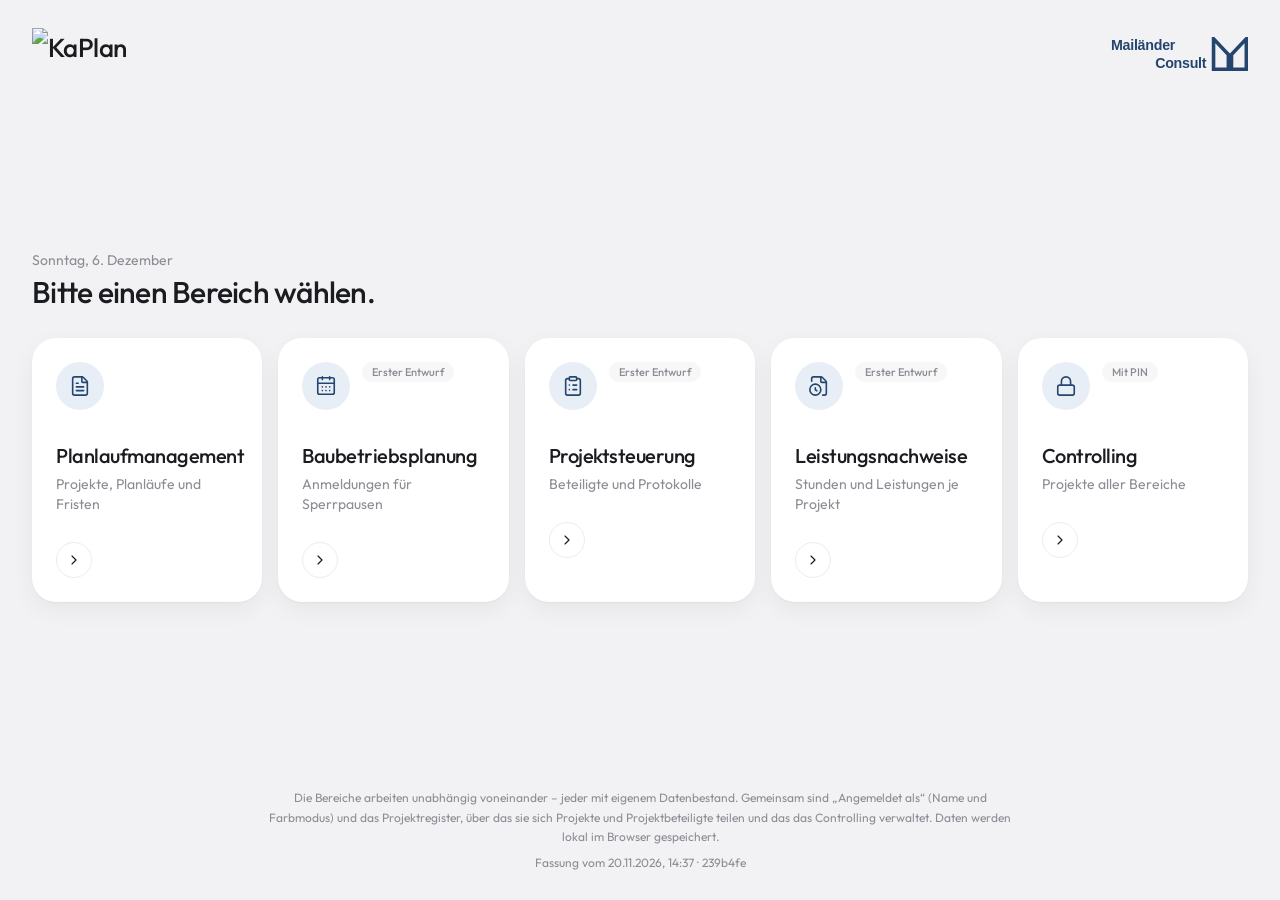
==== commit e7d65071: "app/: Build von 239b4fe [skip ci]" ====
--- a/app/index.html
+++ b/app/index.html
@@ -4,7 +4,7 @@
     <meta charset="UTF-8" />
     <meta name="viewport" content="width=device-width, initial-scale=1.0" />
     <title>KaPlan</title>
-    <meta name="description" content="KaPlan – Planlaufmanagement, Baubetriebsplanung und Projektsteuerung" />
+    <meta name="description" content="KaPlan – Planlaufmanagement, Baubetriebsplanung, Projektsteuerung und Leistungsnachweise" />
     <meta name="theme-color" content="#f2f2f4" />
     <meta name="color-scheme" content="light dark" />
     <script>
@@ -50,8 +50,8 @@
     <meta name="apple-mobile-web-app-capable" content="yes" />
     <meta name="apple-mobile-web-app-status-bar-style" content="default" />
     <meta name="apple-mobile-web-app-title" content="KaPlan" />
-    <script type="module" crossorigin src="./assets/index-D7wni8AB.js"></script>
-    <link rel="stylesheet" crossorigin href="./assets/index-goJUz70h.css">
+    <script type="module" crossorigin src="./assets/index-CdNLTaPJ.js"></script>
+    <link rel="stylesheet" crossorigin href="./assets/index-dYDDbkRc.css">
   </head>
   <body>
     <div id="root">
--- a/app/assets/index-dYDDbkRc.css
+++ b/app/assets/index-dYDDbkRc.css
@@ -0,0 +1 @@
+@layer properties{@supports (((-webkit-hyphens:none)) and (not (margin-trim:block))) or ((-moz-orient:inline) and (not (color:rgb(from red r g b)))){*,:before,:after,::backdrop{--tw-rotate-x:initial;--tw-rotate-y:initial;--tw-rotate-z:initial;--tw-skew-x:initial;--tw-skew-y:initial;--tw-border-style:solid;--tw-leading:initial;--tw-font-weight:initial;--tw-tracking:initial;--tw-shadow:0 0 #0000;--tw-shadow-color:initial;--tw-shadow-alpha:100%;--tw-inset-shadow:0 0 #0000;--tw-inset-shadow-color:initial;--tw-inset-shadow-alpha:100%;--tw-ring-color:initial;--tw-ring-shadow:0 0 #0000;--tw-inset-ring-color:initial;--tw-inset-ring-shadow:0 0 #0000;--tw-ring-inset:initial;--tw-ring-offset-width:0px;--tw-ring-offset-color:#fff;--tw-ring-offset-shadow:0 0 #0000;--tw-outline-style:solid;--tw-blur:initial;--tw-brightness:initial;--tw-contrast:initial;--tw-grayscale:initial;--tw-hue-rotate:initial;--tw-invert:initial;--tw-opacity:initial;--tw-saturate:initial;--tw-sepia:initial;--tw-drop-shadow:initial;--tw-drop-shadow-color:initial;--tw-drop-shadow-alpha:100%;--tw-drop-shadow-size:initial;--tw-duration:initial}}}@layer theme{:root,:host{--font-sans:"Outfit Variable", "Outfit", system-ui, -apple-system, "Segoe UI", sans-serif;--font-mono:ui-monospace, "SF Mono", SFMono-Regular, Menlo, Consolas, monospace;--color-white:#fff;--spacing:.25rem;--text-xs:.75rem;--text-xs--line-height:calc(1 / .75);--text-sm:.875rem;--text-sm--line-height:calc(1.25 / .875);--text-xl:1.25rem;--text-xl--line-height:calc(1.75 / 1.25);--text-2xl:1.5rem;--text-2xl--line-height:calc(2 / 1.5);--text-3xl:1.875rem;--text-3xl--line-height: 1.2 ;--font-weight-medium:500;--tracking-tight:-.025em;--leading-relaxed:1.625;--radius-3xl:1.5rem;--default-transition-duration:.15s;--default-transition-timing-function:cubic-bezier(.4, 0, .2, 1);--default-font-family:"Outfit Variable", "Outfit", system-ui, -apple-system, "Segoe UI", sans-serif;--default-mono-font-family:ui-monospace, "SF Mono", SFMono-Regular, Menlo, Consolas, monospace;--ease-koralle:cubic-bezier(.2, .8, .2, 1)}}@layer base{*,:after,:before,::backdrop{box-sizing:border-box;border:0 solid;margin:0;padding:0}::file-selector-button{box-sizing:border-box;border:0 solid;margin:0;padding:0}html,:host{-webkit-text-size-adjust:100%;tab-size:4;line-height:1.5;font-family:var(--default-font-family,-apple-system, BlinkMacSystemFont, "Segoe UI", Roboto, "Helvetica Neue", "Noto Sans", Arial, sans-serif, "Apple Color Emoji", "Segoe UI Emoji", "Segoe UI Symbol", "Noto Color Emoji");font-feature-settings:var(--default-font-feature-settings,normal);font-variation-settings:var(--default-font-variation-settings,normal);-webkit-tap-highlight-color:transparent}hr{height:0;color:inherit;border-top-width:1px}abbr:where([title]){-webkit-text-decoration:underline dotted;text-decoration:underline dotted}h1,h2,h3,h4,h5,h6{font-size:inherit;font-weight:inherit}a{color:inherit;-webkit-text-decoration:inherit;text-decoration:inherit}code,kbd,samp,pre{font-family:var(--default-mono-font-family,ui-monospace, SFMono-Regular, Menlo, Monaco, Consolas, "Liberation Mono", "Courier New", monospace);font-feature-settings:var(--default-mono-font-feature-settings,normal);font-variation-settings:var(--default-mono-font-variation-settings,normal);font-size:1em}small{font-size:80%}sub,sup{vertical-align:baseline;font-size:75%;line-height:0;position:relative}sub{bottom:-.25em}sup{top:-.5em}table{text-indent:0;border-color:inherit;border-collapse:collapse}:-moz-focusring:where(:not(iframe)){outline:auto}progress{vertical-align:baseline}summary{display:list-item}ol,ul,menu{list-style:none}img,svg,video,canvas,audio,iframe,embed,object{vertical-align:middle;display:block}img,video{max-width:100%;height:auto}button,input,select,optgroup,textarea{font:inherit;font-feature-settings:inherit;font-variation-settings:inherit;letter-spacing:inherit;color:inherit;opacity:1;background-color:#0000;border-radius:0}::file-selector-button{font:inherit;font-feature-settings:inherit;font-variation-settings:inherit;letter-spacing:inherit;color:inherit;opacity:1;background-color:#0000;border-radius:0}:where(select:is([multiple],[size])) optgroup{font-weight:bolder}:where(select:is([multiple],[size])) optgroup option{padding-inline-start:20px}::file-selector-button{margin-inline-end:4px}::placeholder{opacity:1}@supports (not ((-webkit-appearance:-apple-pay-button))) or (contain-intrinsic-size:1px){::placeholder{color:currentColor}@supports (color:color-mix(in lab,red,red)){::placeholder{color:color-mix(in oklab,currentcolor 50%,transparent)}}}textarea{resize:vertical}::-webkit-search-decoration{-webkit-appearance:none}::-webkit-date-and-time-value{min-height:1lh;text-align:inherit}::-webkit-datetime-edit{display:inline-flex}::-webkit-datetime-edit-fields-wrapper{padding:0}::-webkit-datetime-edit{padding-block:0}::-webkit-datetime-edit-year-field{padding-block:0}::-webkit-datetime-edit-month-field{padding-block:0}::-webkit-datetime-edit-day-field{padding-block:0}::-webkit-datetime-edit-hour-field{padding-block:0}::-webkit-datetime-edit-minute-field{padding-block:0}::-webkit-datetime-edit-second-field{padding-block:0}::-webkit-datetime-edit-millisecond-field{padding-block:0}::-webkit-datetime-edit-meridiem-field{padding-block:0}::-webkit-calendar-picker-indicator{line-height:1}:-moz-ui-invalid{box-shadow:none}button,input:where([type=button],[type=reset],[type=submit]){appearance:button}::file-selector-button{appearance:button}::-webkit-inner-spin-button{height:auto}::-webkit-outer-spin-button{height:auto}[hidden]:where(:not([hidden=until-found])){display:none!important}html,body,#root{height:100%}body{font-family:var(--font-sans);color:var(--text);background:var(--bg);-webkit-font-smoothing:antialiased;-moz-osx-font-smoothing:grayscale;font-size:14px;line-height:1.5}h1,h2,h3,h4{letter-spacing:-.02em;font-weight:500}h1{font-size:26px}h2{font-size:19px}h3{font-size:15px}b,strong{font-weight:600}a{color:var(--link);text-decoration:none}a:hover{text-decoration:underline}::selection{background:var(--marke-soft)}button:not(:disabled),[role=button]{cursor:pointer}input[type=checkbox],input[type=radio]{accent-color:var(--accent);margin:3px 3px 3px 4px}:focus-visible{outline:2px solid var(--fokus);outline-offset:2px}}@layer components{.app{grid-template-columns:var(--sidebar-w) 1fr;height:100%;display:grid;overflow:hidden}.sidebar{background:var(--bg-sidebar);border-right:1px solid var(--separator);color:var(--text-secondary);flex-direction:column;gap:3px;padding:16px 12px;display:flex;overflow-y:auto}.sidebar-brand{width:100%;font:inherit;color:inherit;text-align:left;cursor:pointer;border-radius:var(--rund);background:0 0;border:none;margin-bottom:12px;padding:4px 10px 6px;line-height:0;display:block}.sidebar-brand:hover{opacity:.88}.kaplan-logo-hell,.kaplan-logo-dunkel{max-width:100%;display:block}.kaplan-logo-dunkel,:root[data-farbschema=dunkel] .kaplan-logo-hell{display:none}:root[data-farbschema=dunkel] .kaplan-logo-dunkel{display:block}.logo-ohne-zeile{aspect-ratio:960/262;display:block;overflow:hidden}.nav-group-label{color:var(--text-tertiary);padding:18px 12px 6px;font-size:12px}.nav-item{border-radius:var(--rund);cursor:pointer;text-align:left;width:100%;min-height:40px;color:var(--text-secondary);background:0 0;border:none;flex:none;align-items:center;gap:10px;padding:8px 12px;font-size:13.5px;transition:color .15s,background .15s;display:flex;position:relative}.nav-item:hover{color:var(--text);background:var(--bg-hover)}.nav-item.active,.nav-item.active:hover{color:#fff;background:0 0;font-weight:500}.nav-aktiv{border-radius:var(--rund);background:var(--nav-aktiv);box-shadow:0 6px 18px var(--marke-glanz);position:absolute;inset:0}.nav-item>:not(.nav-aktiv){position:relative}.nav-item.active .nav-badge{color:#fff;background:#ffffff3d}.nav-item.unter{padding-left:34px}.nav-pfeil{color:var(--text-tertiary);flex:none;transition:transform .15s;display:inline-flex}.nav-pfeil.offen{transform:rotate(90deg)}.nav-icon{flex:none;place-items:center;width:18px;display:grid}.nav-label{text-overflow:ellipsis;white-space:nowrap;flex:1;overflow:hidden}.nav-badge{background:var(--gray-soft);color:var(--text-secondary);border-radius:999px;padding:1px 7px;font-size:11px;font-weight:600}.nav-badge.alert{background:var(--red);color:#fff}.sidebar-footer{color:var(--text-tertiary);margin-top:auto;padding:16px 2px 2px;font-size:11px}.sicherung-knoepfe{grid-template-columns:1fr 1fr;gap:6px;margin:10px 0;display:grid}.sicherung-knoepfe .btn{color:var(--text-secondary);justify-content:center;padding-left:6px;padding-right:6px}.sicherung-knoepfe .btn:hover:not(:disabled){color:var(--text)}.sicherung-knoepfe .btn:last-child{grid-column:1/-1}.main{flex-direction:column;display:flex;overflow:hidden}.topbar{flex:none;align-items:center;gap:14px;min-height:72px;padding:18px 32px 6px;display:flex}.topbar-title{flex-direction:column-reverse;flex:1;min-width:0;display:flex}.topbar-title h1{letter-spacing:-.025em;text-overflow:ellipsis;white-space:nowrap;font-size:22px;font-weight:500;line-height:1.25;overflow:hidden}.topbar-title .sub{color:var(--text-tertiary);text-overflow:ellipsis;white-space:nowrap;font-size:13px;overflow:hidden}.topbar-actions{flex:none;align-items:center;gap:8px;display:flex}.topbar-logo{flex:none;align-items:center;padding-left:12px;display:flex}.btn-icon.menu-toggle{border:1px solid var(--separator);background:var(--bg-elev);width:40px;height:40px;color:var(--text);border-radius:50%;place-items:center;padding:0;display:grid}.content{padding:0 32px calc(64px + var(--neue-fassung-hoehe,0px));flex:1;overflow-y:auto}.content-inner{max-width:1560px;margin:0 auto;padding-top:16px}.stack{flex-direction:column;gap:16px;display:flex}.row{align-items:center;gap:10px;display:flex}.row-between{justify-content:space-between;align-items:center;gap:12px;display:flex}.wrap{flex-wrap:wrap}.spacer{flex:1}.grid{gap:16px;display:grid}.grid-2{grid-template-columns:repeat(auto-fit,minmax(280px,1fr))}.grid-3{grid-template-columns:repeat(auto-fit,minmax(220px,1fr))}.kennzahlen{grid-template-columns:repeat(auto-fit,minmax(150px,1fr));gap:10px;padding:4px 24px 22px;display:grid}.kennzahlen:first-child{padding-top:24px}.kennzahlen>*{display:flex}.kennzahlen .card{box-shadow:none;border-radius:var(--rund-l);background:var(--bg-subtle);width:100%}.kennzahlen .stat{padding:12px 16px}.kennzahlen .stat-value{font-size:22px}.kennzahlen .card-click:hover{background:var(--bg-active)}.kennzahlen .card-click.stat-signal:hover{background:var(--signal-verlauf)}.grid-4{grid-template-columns:repeat(auto-fit,minmax(190px,1fr))}.card{--tabellen-rand:24px;background:var(--bg-elev);border-radius:var(--rund-xl);box-shadow:var(--schatten);overflow:clip}.card-pad{padding:22px 24px}.card-header{justify-content:space-between;align-items:center;gap:12px;padding:20px 24px 14px;display:flex}.card-header h2{font-size:16px;font-weight:500}.card-header .sub{color:var(--text-tertiary);margin-top:1px;font-size:12.5px}.card-header+.card-pad{padding-top:6px}.card-click{cursor:pointer;transition:transform .3s var(--ease-koralle),box-shadow .3s var(--ease-koralle);text-align:left;width:100%;font:inherit;color:inherit;border:none;padding:0;display:block}.card-click:not(.bewegt):hover{box-shadow:var(--schatten-hoch);transform:translateY(-4px)}.card-click:not(.bewegt):active{transform:translateY(-1px)}.bewegt{transition:none}.stat{padding:20px 24px 22px;position:relative}.stat-label{color:var(--text-tertiary);align-items:center;gap:7px;font-size:12.5px;display:flex}.stat-value{letter-spacing:-.03em;font-variant-numeric:tabular-nums;margin-top:4px;font-size:34px;font-weight:600;line-height:1.15}.card.stat-signal{background:var(--signal-verlauf);color:#fff;position:relative}.card.stat-signal:after{content:"";pointer-events:none;border:24px solid #ffffff26;border-radius:50%;width:150px;height:150px;position:absolute;bottom:-52px;right:-44px}.card.stat-signal .stat-label{color:#ffffffe6}.kennzahlen .card.stat-signal{background:var(--signal-verlauf)}.kennzahlen .card.stat-signal:after{border-width:16px;width:96px;height:96px;bottom:-44px;right:-30px}.btn{border:1px solid var(--separator);background:var(--bg-elev);color:var(--text);cursor:pointer;white-space:nowrap;transition:background .15s ease,border-color .15s ease,opacity .15s ease,transform .2s var(--ease-koralle);border-radius:999px;justify-content:center;align-items:center;gap:6px;padding:7px 15px;font-size:13px;font-weight:500;line-height:1.4;display:inline-flex}.btn:hover{background:var(--bg-subtle);border-color:var(--separator-strong)}.btn:active{transform:scale(.97)}.btn:disabled{opacity:.4;cursor:not-allowed;transform:none}.btn-primary{background:var(--accent);color:var(--auf-accent);border-color:#0000}.btn-primary:hover{background:var(--accent-hover);border-color:#0000;transform:translateY(-1px)}.btn-primary:active{transform:scale(.97)}.btn-primary:disabled{transform:none}.btn-ghost{color:var(--text);background:0 0;border-color:#0000;padding:6px 10px}.btn-ghost:hover{background:var(--bg-hover);border-color:#0000}.btn-outline{border-color:var(--separator-strong);background:0 0}.btn-outline:hover{background:var(--bg-hover)}.btn-danger{color:var(--rot-text);background:0 0;border-color:#0000}.btn-danger:hover{background:var(--red-soft);border-color:#0000}.btn.btn-primary.btn-rot,.btn.btn-primary.btn-rot:hover{background:var(--red);color:#fff}.btn-sm{padding:4px 11px;font-size:12px}.link-btn{font:inherit;color:inherit;text-align:left;cursor:pointer;background:0 0;border:none;padding:0}.link-btn:hover{color:var(--marke-text)}.btn-icon{color:var(--text-secondary);cursor:pointer;background:0 0;border:none;border-radius:999px;justify-content:center;align-items:center;padding:7px;transition:background .15s,color .15s;display:inline-flex}.btn-icon:disabled{opacity:.35;cursor:not-allowed}.btn-icon:hover{background:var(--bg-hover);color:var(--text)}.segmented{background:var(--gray-soft);border-radius:999px;gap:2px;padding:3px;display:inline-flex}.segmented button{color:var(--text-secondary);cursor:pointer;white-space:nowrap;background:0 0;border:none;border-radius:999px;padding:5px 14px;font-size:13px;font-weight:500;transition:color .15s;position:relative}.segmented button:hover{color:var(--text)}.segmented button.active{color:var(--auf-accent)}.segmented-aktiv{background:var(--accent);border-radius:999px;position:absolute;inset:0}.segmented-text{position:relative}.segmented button.active:not(:has(.segmented-aktiv)){background:var(--accent)}.field{flex-direction:column;gap:6px;min-width:0;display:flex}.field label{color:var(--text-secondary);font-size:12.5px;font-weight:500}.field .hint{color:var(--text-tertiary);font-size:11.5px}.field>.segmented{align-self:flex-start;max-width:100%}.input,.select,.textarea{border-radius:var(--rund);border:1px solid var(--separator-strong);background:var(--bg-elev);width:100%;padding:8px 12px;font-size:13.5px;transition:border-color .15s,box-shadow .15s}.input:focus,.select:focus,.textarea:focus{border-color:var(--fokus);box-shadow:0 0 0 3px var(--accent-soft);outline:none}.input:disabled,.select:disabled,.textarea:disabled{opacity:.6}.textarea{resize:vertical;min-height:90px;line-height:1.5}.textarea.mono{font-family:var(--font-mono);font-size:12.5px}.select{appearance:none;background-image:url("data:image/svg+xml,%3Csvg xmlns='http://www.w3.org/2000/svg' width='12' height='12' viewBox='0 0 24 24' fill='none' stroke='%238b8d94' stroke-width='2.4' stroke-linecap='round' stroke-linejoin='round'%3E%3Cpath d='m6 9 6 6 6-6'/%3E%3C/svg%3E");background-position:right 10px center;background-repeat:no-repeat;padding-right:30px}.form-grid{grid-template-columns:repeat(auto-fit,minmax(200px,1fr));gap:14px;display:grid}.form-grid .full{grid-column:1/-1}.search{background:var(--bg-elev);border:1px solid var(--separator);min-width:180px;color:var(--text-tertiary);border-radius:999px;align-items:center;gap:8px;padding:6px 8px 6px 14px;transition:border-color .15s,box-shadow .15s;display:flex}.search:focus-within{border-color:var(--fokus);box-shadow:0 0 0 3px var(--accent-soft)}.search input{width:100%;min-width:0;color:var(--text);background:0 0;border:none;outline:none;font-size:13px}.search .btn-icon{padding:3px}.checkbox{cursor:pointer;align-items:center;gap:8px;font-size:13px;display:inline-flex}.checkbox input{width:15px;height:15px;accent-color:var(--accent)}.table-scroll{-webkit-overflow-scrolling:touch;overflow-x:auto}@media(min-width:861px){.table-scroll{overflow-x:clip}.table-scroll.table-scroll-quer{overflow-x:auto}}.table{border-collapse:collapse;width:100%;font-size:13.5px}.table th{z-index:3;background:var(--bg-elev);box-shadow:inset 0 -1px 0 var(--separator);text-align:left;color:var(--text-tertiary);border-bottom:1px solid var(--separator);white-space:nowrap;padding:10px 14px;font-size:12.5px;font-weight:400;position:sticky;top:0}.table td{border-bottom:1px solid var(--separator);vertical-align:middle;padding:13px 14px}.table th:first-child,.table td:first-child{padding-left:var(--tabellen-rand,14px)}.table th:last-child,.table td:last-child{padding-right:var(--tabellen-rand,14px)}.table tbody tr:last-child td{border-bottom:none}.table tbody tr.clickable{cursor:pointer;transition:background .12s}.table tbody tr.clickable:hover{background:var(--bg-hover)}.table tbody tr.clickable:focus-visible,.list-row.clickable:focus-visible{outline:2px solid var(--fokus);outline-offset:-2px;background:var(--bg-active)}.table .num{font-variant-numeric:tabular-nums;color:var(--text-secondary);white-space:nowrap;font-size:12.5px}.table th.zahl,.table td.zahl{text-align:center}.table td.zahl{color:var(--text);font-variant-numeric:tabular-nums;font-size:15px;font-weight:600}.table td.zahl.leer{color:var(--text-tertiary);font-weight:400}.table.planlauf-tabelle th{white-space:normal;padding-left:10px;padding-right:10px}.table.planlauf-tabelle td{padding-left:10px;padding-right:10px}.table.planlauf-tabelle :is(th,td):first-child{padding-left:var(--tabellen-rand,14px)}.table.planlauf-tabelle :is(th,td):last-child{padding-right:var(--tabellen-rand,14px)}.table.planlauf-tabelle .progress{min-width:44px}.table .right{text-align:right}.table .actions{text-align:right;white-space:nowrap}.list-row{border-bottom:1px solid var(--separator);align-items:center;gap:12px;padding:13px 24px;display:flex}.list-row:last-child{border-bottom:none}.list-row.clickable{cursor:pointer;transition:background .12s}.list-row.clickable:hover{background:var(--bg-hover)}.empty{text-align:center;color:var(--text-secondary);padding:44px 24px}.empty-icon{background:var(--marke-soft);width:52px;height:52px;color:var(--marke);border-radius:50%;place-items:center;margin:0 auto 12px;display:grid}.empty h3{color:var(--text);margin-bottom:4px;font-size:15px}.empty p{color:var(--text-tertiary);margin-bottom:14px;font-size:13px}.muted{color:var(--text-secondary)}.tertiary{color:var(--text-tertiary)}.small{font-size:12px}.mono{font-variant-numeric:tabular-nums;font-size:12.5px}.truncate{text-overflow:ellipsis;white-space:nowrap;overflow:hidden}.sort-btn{font:inherit;color:inherit;text-transform:inherit;letter-spacing:inherit;cursor:pointer;background:0 0;border:none;align-items:center;gap:4px;padding:0;display:inline-flex}.sort-btn:hover{color:var(--text)}.sort-pfeil{opacity:0;font-size:10px;display:inline-flex}.sort-btn:hover .sort-pfeil{opacity:.5}.sort-pfeil.aktiv{opacity:1;color:var(--marke)}.th-inhalt{align-items:center;gap:3px;display:inline-flex}.th-wert{background:var(--marke-soft);color:var(--marke-text);border-radius:999px;margin-left:2px;padding:1px 7px;font-size:11px;font-weight:500}.filter-btn{width:20px;height:20px;color:var(--text-tertiary);cursor:pointer;opacity:0;background:0 0;border:none;border-radius:50%;justify-content:center;align-items:center;padding:0;transition:opacity .12s,background .12s;display:inline-flex}.table th:hover .filter-btn,.filter-btn.offen,.filter-btn.aktiv{opacity:1}.filter-btn:hover{background:var(--bg-hover);color:var(--text)}@media(hover:none){.filter-btn{opacity:.65}.sort-pfeil{opacity:.4}}.filter-btn.aktiv,.filter-btn.offen{color:var(--marke)}.aufklapp-menue{z-index:160;overscroll-behavior:contain;background:var(--bg-elev);border:1px solid var(--separator);border-radius:var(--rund-l);min-width:220px;max-width:min(320px,100vw - 16px);max-height:calc(100dvh - 16px);box-shadow:var(--schatten-hoch);text-align:left;white-space:normal;color:var(--text);flex-direction:column;gap:1px;padding:6px;font-size:13px;display:flex;position:fixed;overflow-y:auto}.aufklapp-menue button{border-radius:var(--rund-s);font:inherit;color:var(--text);text-align:left;overflow-wrap:anywhere;cursor:pointer;background:0 0;border:none;flex:none;padding:8px 12px}.aufklapp-menue button:hover,.aufklapp-menue button:focus-visible{background:var(--bg-hover)}.aufklapp-menue button.gefahr{color:var(--rot-text)}.aufklapp-menue button.aktiv{background:var(--accent-soft);color:var(--text);font-weight:600}.aufklapp-menue .aufklapp-menue-titel{color:var(--text-tertiary);flex:none;padding:6px 12px;font-size:11.5px}.antwort-chip{border:1px solid var(--separator-strong);background:var(--bg-elev);cursor:pointer;border-radius:999px;padding:4px 12px;font-size:12.5px;transition:background .12s,border-color .12s,color .12s}.antwort-chip:not(.gewaehlt):hover:not(:disabled){border-color:var(--purple);color:var(--purple)}.antwort-chip.gewaehlt{background:var(--purple);border-color:var(--purple);color:var(--bg-elev)}.antwort-chip:disabled{opacity:.5;cursor:default}.stern{cursor:pointer;color:var(--text-tertiary);border-radius:50%;place-items:center;padding:5px;line-height:1;display:inline-grid}.stern:hover{background:var(--bg-hover);color:var(--orange)}.stern.aktiv{color:var(--orange)}.stern.aktiv svg{fill:currentColor}.bearbeiter{border:1px solid var(--separator);border-radius:var(--rund-l);background:var(--bg-subtle);width:100%;color:var(--text-secondary);cursor:pointer;text-align:left;align-items:center;gap:10px;padding:8px 10px;font-size:12.5px;transition:background .15s;display:flex}.bearbeiter:hover{background:var(--bg-active)}.bearbeiter strong{color:var(--text);font-size:13px;font-weight:500;display:block}.bearbeiter .avatar{background:var(--avatar-verlauf);color:#fff}.badge{white-space:nowrap;background:var(--gray-soft);color:var(--text-secondary);border-radius:999px;align-items:center;gap:5px;padding:2px 10px;font-size:11.5px;font-weight:500;display:inline-flex}.badge.green{background:var(--green-soft);color:var(--gruen-text)}.badge.orange{background:var(--orange-soft);color:var(--orange-text)}.badge.red{background:var(--red-soft);color:var(--rot-text)}.badge.blue{background:var(--blau-soft);color:var(--blau-text)}.badge.purple{background:var(--purple-soft);color:var(--purple)}.dot{background:var(--text-tertiary);border-radius:50%;flex:none;width:8px;height:8px;display:inline-block}.dot.green{background:var(--green)}.dot.orange{background:var(--orange)}.dot.red{background:var(--red)}.dot.blue{background:var(--blau)}.role-chip{color:var(--chip-farbe,currentColor);background:0 0;border:1px solid;border-radius:999px;align-items:center;gap:5px;padding:2px 10px;font-size:11.5px;font-weight:500;display:inline-flex}.chip-weg{color:inherit;cursor:pointer;opacity:.7;background:0 0;border:none;align-items:center;margin:0;padding:0 0 0 2px;font-size:13px;line-height:1;display:inline-flex}.chip-weg:hover{opacity:1}.avatar{background:var(--marke-soft);width:32px;height:32px;color:var(--marke-text);border-radius:50%;flex:none;place-items:center;font-size:11.5px;font-weight:600;display:grid}.avatar.avatar-farbe{background:var(--chip-farbe)}@supports (color:color-mix(in lab,red,red)){.avatar.avatar-farbe{background:color-mix(in srgb,var(--chip-farbe) 14%,transparent)}}.avatar.avatar-farbe{color:var(--chip-farbe)}.progress{background:var(--gray-soft);border-radius:999px;min-width:60px;height:6px;overflow:hidden}.progress>div{background:linear-gradient(90deg,var(--marke),var(--marke-2));border-radius:999px;height:100%}.chain{gap:0;padding:4px 0 10px;display:flex;overflow-x:auto}.chain-node{background:var(--bg-subtle);border-radius:var(--rund-l);border:1px solid #0000;flex:none;min-width:148px;max-width:180px;padding:10px 12px;font-size:12px}.chain-node.current{border-color:var(--accent);box-shadow:0 0 0 3px var(--accent-soft);background:var(--bg-elev)}.chain-node.done{background:var(--green-soft);border-color:#0000}.chain-node.late{background:var(--red-soft);border-color:#0000}.chain-node .cn-name{margin-bottom:3px;font-weight:600;line-height:1.3}.chain-node .cn-meta{color:var(--text-secondary);font-size:11px}.chain-arrow{width:22px;color:var(--text-tertiary);flex:none;place-items:center;font-size:13px;display:grid}.chain-node.gateway{border-radius:var(--rund-l);border-style:dashed;border-color:var(--separator-strong)}.step-row{border-bottom:1px solid var(--separator);grid-template-columns:26px 1fr;gap:12px;padding:14px 24px;display:grid}.step-row.mit-aktion{grid-template-columns:26px 1fr auto}.step-anpassen{align-self:start;margin-top:2px}.step-row:last-child{border-bottom:none}.step-row.aktiv{background:var(--bg-subtle)}.step-marker{flex-direction:column;align-items:center;gap:4px;padding-top:2px;display:flex}.step-num{background:var(--gray-soft);width:24px;height:24px;color:var(--text-secondary);border-radius:50%;place-items:center;font-size:11px;font-weight:600;display:grid}.step-num.done{background:var(--green);color:#fff}.step-num.late{background:var(--red);color:#fff}.step-num.current{background:var(--accent);color:var(--auf-accent)}.step-line{background:var(--separator);border-radius:2px;flex:1;width:2px;min-height:6px}.step-body{flex-direction:column;gap:7px;min-width:0;display:flex}.step-title{flex-wrap:wrap;align-items:center;gap:8px;display:flex}.step-title strong{font-size:13.5px;font-weight:600}.table tr.gruppe-zeile td,.table tr.paket-zeile td{background:var(--fill-gruppe);border-top:1px solid var(--separator)}.table tr.gruppe-zeile td{padding-top:10px;padding-bottom:10px}.table tr.gruppe-zeile+tr td{border-top:none}.gruppe-btn{font:inherit;color:inherit;text-align:left;cursor:pointer;background:0 0;border:none;align-items:center;gap:9px;width:100%;margin:0;padding:0;display:flex}.gruppe-btn:hover strong{color:var(--marke-text)}.gruppe-btn .chev{color:var(--text-tertiary);transition:transform .15s;display:flex}.gruppe-btn.offen .chev{transform:rotate(90deg)}.chev-btn{width:20px;height:20px;color:var(--text-tertiary);cursor:pointer;background:0 0;border:none;border-radius:50%;flex:0 0 20px;justify-content:center;align-items:center;margin:0;padding:0;transition:transform .15s,background .15s;display:flex}.chev-btn:hover{background:var(--bg-hover);color:var(--text)}.chev-btn.offen{transform:rotate(90deg)}.chev-vorn{margin-left:-29px}.chev-vorn.offen{transform:rotate(90deg)}.checkbox.buendeln-plan{border:1px solid var(--separator);border-radius:var(--rund);cursor:pointer;align-items:center;gap:10px;padding:10px 14px;display:flex}.checkbox.buendeln-plan:hover{background:var(--bg-hover)}.table tr.unterzeile td{background:var(--bg-subtle)}.table tr.zeile-eingang strong{color:var(--gelb-text)}.table tr.zeile-fertig strong{color:var(--gruen-text)}.badge.gelb{background:var(--gelb-soft-stark);color:var(--gelb-text)}.badge.zusatz{margin-left:6px;font-weight:400}.table tr.zeile-verworfen td{color:var(--text-tertiary)}.table tr.zeile-verworfen strong{color:var(--text-tertiary);font-weight:500}.step-row.kompakt{padding-top:8px;padding-bottom:8px}.step-row.kompakt .step-num{opacity:.75}.step-aufklappen{font:inherit;color:inherit;cursor:pointer;text-align:left;background:0 0;border:none;align-items:center;gap:6px;margin:0;padding:0;display:inline-flex}.step-aufklappen:hover strong{color:var(--marke-text)}.step-aufklappen .chev{color:var(--text-tertiary);transition:transform .15s}.step-aufklappen.offen .chev{transform:rotate(90deg)}.step-meta{color:var(--text-secondary);flex-wrap:wrap;align-items:center;gap:14px;font-size:12.5px;display:flex}.step-meta b{color:var(--text);font-weight:500}.step-actions{flex-wrap:wrap;align-items:center;gap:6px;display:flex}.overlay{background:var(--schleier);-webkit-backdrop-filter:blur(6px);backdrop-filter:blur(6px);z-index:100;place-items:center;padding:24px;animation:.18s fade;display:grid;position:fixed;inset:0}.modal{--tabellen-rand:14px;background:var(--bg-elev);border-radius:var(--rund-xl);box-shadow:var(--schatten-dialog);width:min(680px,100%);max-height:calc(100dvh - 48px);animation:pop .26s var(--ease-koralle);flex-direction:column;display:flex}.modal.wide{width:min(940px,100%)}.modal-header{border-bottom:1px solid var(--separator);justify-content:space-between;align-items:flex-start;gap:12px;padding:22px 24px 16px;display:flex}.modal-header h2{font-size:19px;font-weight:500}.modal-header .sub{color:var(--text-tertiary);margin-top:2px;font-size:12.5px}.modal-body{padding:20px 24px;overflow-y:auto}.modal-footer{border-top:1px solid var(--separator);border-radius:0 0 var(--rund-xl) var(--rund-xl);flex-wrap:wrap;justify-content:flex-end;gap:8px;padding:16px 24px;display:flex}@keyframes fade{0%{opacity:0}to{opacity:1}}@keyframes pop{0%{opacity:0;transform:scale(.97)translateY(8px)}to{opacity:1;transform:none}}.neue-fassung{z-index:80;background:var(--bg-elev);border:1px solid var(--separator);border-radius:var(--rund-xl);width:min(420px,100vw - 24px);box-shadow:var(--schatten-dialog);animation:pop .26s var(--ease-koralle);flex-direction:column;gap:12px;padding:18px 20px;font-size:12.5px;line-height:1.45;display:flex;position:fixed;bottom:18px;right:18px}.neue-fassung-text{color:var(--text-secondary);flex-direction:column;gap:3px;display:flex}.neue-fassung-text strong{color:var(--text);font-size:14px;font-weight:500}.neue-fassung-knoepfe{justify-content:flex-end;gap:8px;display:flex}@media(max-width:520px){.neue-fassung{width:auto;bottom:12px;left:12px;right:12px}}.toast-wrap{bottom:calc(22px + var(--neue-fassung-hoehe,0px));z-index:200;flex-direction:column;gap:8px;width:max-content;max-width:min(640px,100vw - 32px);display:flex;position:fixed;left:50%;transform:translate(-50%)}.toast{background:var(--accent);color:var(--auf-accent);overflow-wrap:anywhere;box-shadow:var(--schatten-hoch);animation:pop .26s var(--ease-koralle);border-radius:20px;padding:10px 20px;font-size:13px;font-weight:500}.callout{border-radius:var(--rund-l);background:var(--gray-soft);gap:12px;padding:12px 16px;font-size:12.5px;line-height:1.5;display:flex}.callout.warn{background:var(--orange-soft)}.callout.error{background:var(--red-soft)}.callout .callout-icon{color:var(--text-secondary);flex:none;padding-top:1px;display:flex}.callout.warn .callout-icon{color:var(--orange-text)}.callout.error .callout-icon{color:var(--rot-text)}.divider{background:var(--separator);height:1px;margin:4px 0}.kv{grid-template-columns:130px 1fr;gap:6px 14px;font-size:13.5px;display:grid}.kv dt{color:var(--text-secondary);font-size:12.5px}.kv dd{margin:0}.kv-breit{grid-template-columns:190px 1fr}.mail-vorschau{white-space:pre-wrap;color:var(--text-secondary);margin:10px 0 0;font-family:inherit;font-size:13.5px}.tabs{flex-wrap:wrap;gap:6px;display:flex}.tab-plus{border:1px dashed var(--separator-strong);width:34px;height:34px;color:var(--text-tertiary);cursor:pointer;background:0 0;border-radius:50%;justify-content:center;align-items:center;padding:0;display:inline-flex}.tab-plus svg{flex:none}.tab-plus:hover{background:var(--bg-hover);color:var(--marke-text);border-color:var(--marke)}.tabs button:not(.tab-plus){color:var(--text-secondary);cursor:pointer;white-space:nowrap;background:0 0;border:none;border-radius:999px;padding:7px 15px;font-size:13.5px;font-weight:500;transition:color .15s,background .15s}.tabs button:not(.tab-plus):hover{color:var(--text);background:var(--bg-hover)}.tabs button.active:not(.tab-plus),.tabs button.active:not(.tab-plus):hover{color:var(--auf-accent);background:var(--accent)}.drop-zone{border:1.5px dashed var(--separator-strong);border-radius:var(--rund-xl);text-align:center;color:var(--text-secondary);cursor:pointer;padding:28px;font-size:13px;transition:border-color .15s,background .15s,color .15s}.drop-zone:hover,.drop-zone.over{border-color:var(--marke);background:var(--marke-soft);color:var(--marke-text)}.start{height:100%;padding-bottom:var(--neue-fassung-hoehe,0px);overflow-y:auto}.bereich-wechsel{border:1px solid var(--separator-strong);width:100%;font:inherit;color:var(--text-secondary);cursor:pointer;background:0 0;border-radius:999px;justify-content:center;align-items:center;gap:6px;margin-top:10px;padding:8px 10px;font-size:12.5px;transition:background .15s,color .15s;display:flex}.bereich-wechsel:hover{background:var(--bg-hover);color:var(--text)}@media(max-width:640px){.grid-3,.grid-4{grid-template-columns:repeat(2,minmax(0,1fr));gap:10px}.grid-2{grid-template-columns:minmax(0,1fr)}.stat{padding:14px 16px 16px}.stat-value{font-size:26px}.stat-label{font-size:11.5px}.kennzahlen{padding:4px 16px 16px}.kennzahlen:first-child{padding-top:16px}.card{--tabellen-rand:16px}.table-scroll .table:not(.table-stack){min-width:520px}.table .col-optional{display:none}.table-stack,.table-stack tbody,.table-stack tr,.table-stack td{width:100%;display:block}.table-stack thead{display:none}.table-stack tr{border-bottom:1px solid var(--separator);padding:12px 16px}.table-stack tr:last-child{border-bottom:none}.table-stack td,.table-stack td:first-child,.table-stack td:last-child{border:none;padding:2px 0}.table-stack td.actions{text-align:left;flex-wrap:wrap;gap:8px;padding-top:10px;display:flex}.table-stack td.actions .btn{flex:auto}.table-stack td.actions .btn-haken{flex:none;min-width:64px}.card-header{flex-wrap:wrap;padding:16px 16px 12px}.card-pad{padding:16px}.list-row{flex-wrap:wrap;padding:11px 16px}.step-row{padding:12px 16px}.table th,.table td{padding:10px 12px}.modal{border-radius:20px;max-height:calc(100dvh - 24px)}.modal-header,.modal-body,.modal-footer{padding-left:16px;padding-right:16px}.modal-footer{border-radius:0 0 20px 20px}.overlay{padding:12px}.form-grid{grid-template-columns:minmax(0,1fr)}.segmented{width:100%;overflow-x:auto}.search{width:100%}.topbar-title h1{font-size:18px}.content{padding-bottom:calc(48px + var(--neue-fassung-hoehe,0px))}}@media(max-width:860px){.app{grid-template-columns:1fr}.sidebar{width:var(--sidebar-w);z-index:90;transition:transform .3s var(--ease-koralle);position:fixed;inset:0 auto 0 0;transform:translate(-100%)}.sidebar.open{box-shadow:var(--schatten-dialog);transform:none}.content{padding:0 16px calc(60px + var(--neue-fassung-hoehe,0px))}.content-inner{padding-top:12px}.topbar{min-height:64px;padding:14px 16px 4px}.topbar-logo{display:none}.tabs{flex-wrap:nowrap;overflow-x:auto}.kv{grid-template-columns:1fr;gap:2px 0}.kv dd{margin-bottom:8px}}@media(min-width:861px){.btn-icon.menu-toggle{display:none}}:root[data-farbschema=dunkel] .topbar-logo img,:root[data-farbschema=dunkel] .logo-hell img{filter:brightness(0)invert();opacity:.92}:root[data-farbschema=dunkel] .role-chip{color:var(--chip-farbe,currentColor)}@supports (color:color-mix(in lab,red,red)){:root[data-farbschema=dunkel] .role-chip{color:color-mix(in srgb,var(--chip-farbe,currentColor) 55%,#fff)}}:root[data-farbschema=dunkel] .avatar.avatar-farbe{background:var(--chip-farbe)}@supports (color:color-mix(in lab,red,red)){:root[data-farbschema=dunkel] .avatar.avatar-farbe{background:color-mix(in srgb,var(--chip-farbe) 26%,transparent)}}:root[data-farbschema=dunkel] .avatar.avatar-farbe{color:var(--chip-farbe)}@supports (color:color-mix(in lab,red,red)){:root[data-farbschema=dunkel] .avatar.avatar-farbe{color:color-mix(in srgb,var(--chip-farbe) 45%,#fff)}}:root[data-farbmodus=kontrast] .badge{border:1px solid;font-weight:600}:root[data-farbmodus=kontrast] .dot{box-shadow:0 0 0 1px var(--separator-strong)}:root[data-farbmodus=kontrast] .chain-node.late{border-color:var(--red)}:root[data-farbmodus=kontrast] .chain-node.done{border-color:var(--green)}:root[data-farbmodus=kontrast] .progress{background:var(--separator)}:root[data-farbmodus=kontrast] .stern.aktiv{color:var(--text)}:root[data-farbmodus=kontrast] .input,:root[data-farbmodus=kontrast] .select,:root[data-farbmodus=kontrast] .textarea,:root[data-farbmodus=kontrast] .btn:not(.btn-primary):not(.btn-ghost):not(.btn-danger){border-color:var(--separator-strong)}}@layer utilities{.visible{visibility:visible}.absolute{position:absolute}.fixed{position:fixed}.relative{position:relative}.mx-auto{margin-inline:auto}.mt-1{margin-top:var(--spacing)}.mt-1\.5{margin-top:calc(var(--spacing) * 1.5)}.mt-7{margin-top:calc(var(--spacing) * 7)}.mt-8{margin-top:calc(var(--spacing) * 8)}.block{display:block}.contents{display:contents}.flex{display:flex}.grid{display:grid}.hidden{display:none}.inline-flex{display:inline-flex}.table{display:table}.h-9{height:calc(var(--spacing) * 9)}.h-12{height:calc(var(--spacing) * 12)}.min-h-full{min-height:100%}.w-9{width:calc(var(--spacing) * 9)}.w-12{width:calc(var(--spacing) * 12)}.w-\[190px\]{width:190px}.w-full{width:100%}.max-w-\[760px\]{max-width:760px}.max-w-\[1120px\]{max-width:1120px}.flex-1{flex:1}.shrink-0{flex-shrink:0}.border-collapse{border-collapse:collapse}.transform{transform:var(--tw-rotate-x, ) var(--tw-rotate-y, ) var(--tw-rotate-z, ) var(--tw-skew-x, ) var(--tw-skew-y, )}.resize{resize:both}.flex-col{flex-direction:column}.flex-wrap{flex-wrap:wrap}.place-items-center{place-items:center}.items-center{align-items:center}.items-start{align-items:flex-start}.justify-between{justify-content:space-between}.justify-center{justify-content:center}.justify-end{justify-content:flex-end}.gap-3{gap:calc(var(--spacing) * 3)}.gap-4{gap:calc(var(--spacing) * 4)}.truncate{text-overflow:ellipsis;white-space:nowrap;overflow:hidden}.rounded-3xl{border-radius:var(--radius-3xl)}.rounded-full{border-radius:2147483647px}.border{border-style:var(--tw-border-style);border-width:1px}.border-linie{border-color:var(--separator)}.bg-flaeche{background-color:var(--bg-subtle)}.bg-karte{background-color:var(--bg-elev)}.bg-marke-zart{background-color:var(--marke-soft)}.p-6{padding:calc(var(--spacing) * 6)}.px-2\.5{padding-inline:calc(var(--spacing) * 2.5)}.px-4{padding-inline:calc(var(--spacing) * 4)}.py-0\.5{padding-block:calc(var(--spacing) * .5)}.py-5{padding-block:calc(var(--spacing) * 5)}.py-10{padding-block:calc(var(--spacing) * 10)}.pt-4{padding-top:calc(var(--spacing) * 4)}.text-center{text-align:center}.text-left{text-align:left}.text-2xl{font-size:var(--text-2xl);line-height:var(--tw-leading,var(--text-2xl--line-height))}.text-sm{font-size:var(--text-sm);line-height:var(--tw-leading,var(--text-sm--line-height))}.text-xl{font-size:var(--text-xl);line-height:var(--tw-leading,var(--text-xl--line-height))}.text-xs{font-size:var(--text-xs);line-height:var(--tw-leading,var(--text-xs--line-height))}.text-\[11px\]{font-size:11px}.leading-relaxed{--tw-leading:var(--leading-relaxed);line-height:var(--leading-relaxed)}.font-medium{--tw-font-weight:var(--font-weight-medium);font-weight:var(--font-weight-medium)}.tracking-tight{--tw-tracking:var(--tracking-tight);letter-spacing:var(--tracking-tight)}.text-gedaempft{color:var(--text-tertiary)}.text-marke{color:var(--marke)}.shadow-karte{--tw-shadow:var(--schatten);box-shadow:var(--tw-inset-shadow),var(--tw-inset-ring-shadow),var(--tw-ring-offset-shadow),var(--tw-ring-shadow),var(--tw-shadow)}.ring{--tw-ring-shadow:var(--tw-ring-inset, ) 0 0 0 calc(1px + var(--tw-ring-offset-width)) var(--tw-ring-color,currentcolor);box-shadow:var(--tw-inset-shadow),var(--tw-inset-ring-shadow),var(--tw-ring-offset-shadow),var(--tw-ring-shadow),var(--tw-shadow)}.outline{outline-style:var(--tw-outline-style);outline-width:1px}.\!filter{filter:var(--tw-blur, ) var(--tw-brightness, ) var(--tw-contrast, ) var(--tw-grayscale, ) var(--tw-hue-rotate, ) var(--tw-invert, ) var(--tw-saturate, ) var(--tw-sepia, ) var(--tw-drop-shadow, )!important}.filter{filter:var(--tw-blur, ) var(--tw-brightness, ) var(--tw-contrast, ) var(--tw-grayscale, ) var(--tw-hue-rotate, ) var(--tw-invert, ) var(--tw-saturate, ) var(--tw-sepia, ) var(--tw-drop-shadow, )}.transition{transition-property:color,background-color,border-color,outline-color,text-decoration-color,fill,stroke,--tw-gradient-from,--tw-gradient-via,--tw-gradient-to,opacity,box-shadow,transform,translate,scale,rotate,filter,-webkit-backdrop-filter,backdrop-filter,display,content-visibility,overlay,pointer-events;transition-timing-function:var(--tw-ease,var(--default-transition-timing-function));transition-duration:var(--tw-duration,var(--default-transition-duration))}.transition-colors{transition-property:color,background-color,border-color,outline-color,text-decoration-color,fill,stroke,--tw-gradient-from,--tw-gradient-via,--tw-gradient-to;transition-timing-function:var(--tw-ease,var(--default-transition-timing-function));transition-duration:var(--tw-duration,var(--default-transition-duration))}.duration-300{--tw-duration:.3s;transition-duration:.3s}@media(hover:hover){:is(:where(.group):hover .group-hover\:border-transparent){border-color:#0000}:is(:where(.group):hover .group-hover\:bg-betont){background-color:var(--accent)}:is(:where(.group):hover .group-hover\:bg-marke){background-color:var(--marke)}:is(:where(.group):hover .group-hover\:text-auf-betont){color:var(--auf-accent)}:is(:where(.group):hover .group-hover\:text-white){color:var(--color-white)}}@media not all and (min-width:48rem){.max-md\:text-left{text-align:left}}@media(min-width:40rem){.sm\:block{display:block}.sm\:grid-cols-2{grid-template-columns:repeat(2,minmax(0,1fr))}.sm\:px-8{padding-inline:calc(var(--spacing) * 8)}.sm\:py-7{padding-block:calc(var(--spacing) * 7)}.sm\:text-3xl{font-size:var(--text-3xl);line-height:var(--tw-leading,var(--text-3xl--line-height))}}@media(min-width:48rem){.md\:grid-cols-3{grid-template-columns:repeat(3,minmax(0,1fr))}}@media(min-width:80rem){.xl\:max-w-\[1440px\]{max-width:1440px}.xl\:grid-cols-5{grid-template-columns:repeat(5,minmax(0,1fr))}}}@font-face{font-family:Outfit Variable;font-style:normal;font-display:swap;font-weight:100 900;src:url(./outfit-latin-ext-wght-normal-DdQaqQDo.woff2)format("woff2-variations");unicode-range:U+100-2BA,U+2BD-2C5,U+2C7-2CC,U+2CE-2D7,U+2DD-2FF,U+304,U+308,U+329,U+1D00-1DBF,U+1E00-1E9F,U+1EF2-1EFF,U+2020,U+20A0-20AB,U+20AD-20C0,U+2113,U+2C60-2C7F,U+A720-A7FF}@font-face{font-family:Outfit Variable;font-style:normal;font-display:swap;font-weight:100 900;src:url(./outfit-latin-wght-normal-Bc-8i84L.woff2)format("woff2-variations");unicode-range:U+??,U+131,U+152-153,U+2BB-2BC,U+2C6,U+2DA,U+2DC,U+304,U+308,U+329,U+2000-206F,U+20AC,U+2122,U+2191,U+2193,U+2212,U+2215,U+FEFF,U+FFFD}:root{color-scheme:light;--bg:#f2f2f4;--bg-elev:#fff;--bg-subtle:#f7f7f8;--fill-gruppe:#f7f7f8;--bg-hover:#1b1c200b;--bg-active:#1b1c2014;--bg-sidebar:#fff;--text:#1b1c20;--text-secondary:#62646d;--text-tertiary:#8b8d94;--separator:#ececef;--separator-strong:#dddde2;--accent:#1b1c20;--accent-hover:#2e3037;--accent-soft:#1b1c2012;--auf-accent:#fff;--marke:#24456e;--marke-2:#4a7ab8;--marke-soft:#e8eef6;--marke-text:#24456e;--marke-glanz:#24456e4d;--nav-aktiv:linear-gradient(135deg, #24456e, #3a6aa6);--marke-verlauf:linear-gradient(150deg, #4a7ab8, #24456e);--signal-verlauf:linear-gradient(150deg, #f0787c, #e0444a);--avatar-verlauf:linear-gradient(135deg, #5b8fd1, #24456e);--link:var(--marke-text);--fokus:var(--accent);--green:#1f9d61;--green-soft:#e3f6ec;--gruen-text:#17834f;--orange:#f2994a;--orange-soft:#fdeedd;--orange-text:#b25f0e;--red:#e5484d;--red-soft:#fdecec;--rot-text:#c62a2f;--purple:#9b51e0;--purple-soft:#f3eafc;--blau:#56ccf2;--blau-soft:#e2f5fd;--blau-text:#1479a3;--gray-soft:#1b1c200e;--gelb-soft:#fff7db;--gelb-soft-stark:#ffedb3;--gelb-text:#8a6100;--schleier:#1213166b;--rund-s:10px;--rund:12px;--rund-l:16px;--rund-xl:24px;--schatten:0 1px 2px #14141e0a, 0 8px 24px #14141e0d;--schatten-hoch:0 18px 40px #14141e1a;--schatten-dialog:0 28px 70px #14141e38;--schraffur:repeating-linear-gradient(-45deg, var(--separator) 0 4px, transparent 4px 9px);--sidebar-w:248px}:root[data-farbschema=dunkel]{color-scheme:dark;--bg:#121316;--bg-elev:#1b1c20;--bg-subtle:#232429;--fill-gruppe:#232429;--bg-hover:#ffffff0f;--bg-active:#ffffff1c;--text:#f2f2f4;--text-secondary:#b1b3bb;--text-tertiary:#8b8d94;--separator:#2c2d33;--separator-strong:#3c3d45;--accent:#f2f2f4;--accent-hover:#fff;--accent-soft:#ffffff17;--auf-accent:#1b1c20;--bg-sidebar:#17181b;--marke-glanz:#3f73b873;--nav-aktiv:linear-gradient(135deg, #2f5d9a, #4a7ab8);--marke:#4f86cc;--marke-2:#7eaae4;--marke-soft:#4f86cc33;--marke-text:#93bbee;--green:#35c283;--green-soft:#35c28329;--gruen-text:#5ad49c;--orange:#f2a65e;--orange-soft:#f2994a2e;--orange-text:#f5b87a;--red:#f2666b;--red-soft:#e5484d33;--rot-text:#ff8f93;--purple:#b98af0;--purple-soft:#9b51e038;--blau-soft:#56ccf229;--blau-text:#7dd8f6;--gray-soft:#ffffff14;--gelb-soft:#ffcc001f;--gelb-soft-stark:#ffcc003d;--gelb-text:#f0cb5b;--schleier:#0009;--schatten:0 1px 2px #0000004d, 0 8px 24px #00000038;--schatten-hoch:0 18px 40px #00000073;--schatten-dialog:0 28px 70px #0009}:root[data-farbmodus=kontrast]{--green:#00786a;--green-soft:#00786a29;--gruen-text:#00594c;--orange:#a86800;--orange-soft:#a868002e;--orange-text:#7d4d00;--red:#b0007a;--red-soft:#b0007a24;--rot-text:#8a0060;--purple:#4b3ea8;--purple-soft:#4b3ea829;--blau:#0a6fa8;--blau-soft:#0a6fa824;--blau-text:#07507a;--text-secondary:#40424a;--text-tertiary:#54565e;--separator:#c9cad1;--separator-strong:#9fa1aa;--accent-soft:#1b1c201f;--bg-active:#1b1c2029;--gray-soft:#1b1c201f;--gelb-soft:#ffd63347;--gelb-soft-stark:#ffd63380;--gelb-text:#5c4100;--marke:#1c3859;--marke-2:#34608f;--marke-soft:#24456e29;--marke-text:#1c3859;--signal-verlauf:linear-gradient(150deg, #cc3f9e, #b0007a)}:root[data-farbmodus=kontrast][data-farbschema=dunkel]{--green:#2fd0bd;--green-soft:#2fd0bd33;--gruen-text:#6fe3d4;--orange:#f2b33d;--orange-soft:#f2b33d38;--orange-text:#f7cb78;--red:#ff6bcb;--red-soft:#ff6bcb33;--rot-text:#ff9adb;--purple:#a99bff;--purple-soft:#a99bff38;--blau:#6cc4f5;--blau-soft:#6cc4f533;--blau-text:#9ad8fa;--text-secondary:#d3d5db;--text-tertiary:#b6b8c0;--separator:#4a4c55;--separator-strong:#6c6e78;--accent-soft:#ffffff29;--bg-active:#fff3;--gray-soft:#ffffff29;--gelb-soft:#ffd63333;--gelb-soft-stark:#ffd63357;--gelb-text:#ffe08a;--marke:#6fa3e8;--marke-2:#9cc0f2;--marke-soft:#6fa3e842;--marke-text:#b9d4f8;--signal-verlauf:linear-gradient(150deg, #d94aaa, #b0007a)}@property --tw-rotate-x{syntax:"*";inherits:false}@property --tw-rotate-y{syntax:"*";inherits:false}@property --tw-rotate-z{syntax:"*";inherits:false}@property --tw-skew-x{syntax:"*";inherits:false}@property --tw-skew-y{syntax:"*";inherits:false}@property --tw-border-style{syntax:"*";inherits:false;initial-value:solid}@property --tw-leading{syntax:"*";inherits:false}@property --tw-font-weight{syntax:"*";inherits:false}@property --tw-tracking{syntax:"*";inherits:false}@property --tw-shadow{syntax:"*";inherits:false;initial-value:0 0 #0000}@property --tw-shadow-color{syntax:"*";inherits:false}@property --tw-shadow-alpha{syntax:"<percentage>";inherits:false;initial-value:100%}@property --tw-inset-shadow{syntax:"*";inherits:false;initial-value:0 0 #0000}@property --tw-inset-shadow-color{syntax:"*";inherits:false}@property --tw-inset-shadow-alpha{syntax:"<percentage>";inherits:false;initial-value:100%}@property --tw-ring-color{syntax:"*";inherits:false}@property --tw-ring-shadow{syntax:"*";inherits:false;initial-value:0 0 #0000}@property --tw-inset-ring-color{syntax:"*";inherits:false}@property --tw-inset-ring-shadow{syntax:"*";inherits:false;initial-value:0 0 #0000}@property --tw-ring-inset{syntax:"*";inherits:false}@property --tw-ring-offset-width{syntax:"<length>";inherits:false;initial-value:0}@property --tw-ring-offset-color{syntax:"*";inherits:false;initial-value:#fff}@property --tw-ring-offset-shadow{syntax:"*";inherits:false;initial-value:0 0 #0000}@property --tw-outline-style{syntax:"*";inherits:false;initial-value:solid}@property --tw-blur{syntax:"*";inherits:false}@property --tw-brightness{syntax:"*";inherits:false}@property --tw-contrast{syntax:"*";inherits:false}@property --tw-grayscale{syntax:"*";inherits:false}@property --tw-hue-rotate{syntax:"*";inherits:false}@property --tw-invert{syntax:"*";inherits:false}@property --tw-opacity{syntax:"*";inherits:false}@property --tw-saturate{syntax:"*";inherits:false}@property --tw-sepia{syntax:"*";inherits:false}@property --tw-drop-shadow{syntax:"*";inherits:false}@property --tw-drop-shadow-color{syntax:"*";inherits:false}@property --tw-drop-shadow-alpha{syntax:"<percentage>";inherits:false;initial-value:100%}@property --tw-drop-shadow-size{syntax:"*";inherits:false}@property --tw-duration{syntax:"*";inherits:false}@layer components{.bb-ladehinweis{display:grid;gap:10px;margin-bottom:18px}.bb-ladehinweis-knoepfe{gap:6px;margin-top:8px}}@layer components{.bb-haken{display:inline-flex}.table-scroll-quer>.bb-anmeldungen th.actions,.table-scroll-quer>.bb-anmeldungen td.actions{position:sticky;right:0;background:var(--bg-elev);box-shadow:inset 1px 0 0 var(--separator)}.table-scroll-quer>.bb-anmeldungen th.actions{z-index:4;box-shadow:inset 1px 0 0 var(--separator),inset 0 -1px 0 var(--separator)}.table-scroll-quer>.bb-anmeldungen tr.clickable:hover td.actions{background:linear-gradient(var(--bg-hover),var(--bg-hover)),var(--bg-elev)}.table-scroll-quer>.bb-anmeldungen tr.clickable:focus-visible td.actions{background:linear-gradient(var(--bg-active),var(--bg-active)),var(--bg-elev);box-shadow:inset 1px 0 0 var(--separator),inset 0 2px 0 var(--fokus),inset 0 -2px 0 var(--fokus),inset -2px 0 0 var(--fokus)}.drop-zone.bb-imp-klein{padding:10px 16px;display:flex;align-items:center;justify-content:center;gap:10px;flex-wrap:wrap}.drop-zone.bb-imp-klein .small{opacity:.85}.bb-imp-summe{display:flex;align-items:center;gap:8px;flex-wrap:wrap}.bb-imp-titel{font-size:14px;margin:0 0 2px}.bb-imp-text{margin:0 0 8px}.bb-imp-details summary{cursor:pointer;color:var(--text-secondary)}.bb-imp-details ul{margin:6px 0 0;padding-left:18px;list-style:disc}.bb-imp-details li{overflow-wrap:anywhere}}@layer components{.gem-marken{display:flex;flex-wrap:wrap;align-items:center;gap:6px;margin-top:12px}.gem-marken-label{font-size:11.5px;color:var(--text-tertiary)}.badge.gem-archiv{background:var(--gray-soft);color:var(--text-secondary)}.badge.gem-vorgesehen{background:none;border:1px dashed var(--separator-strong);color:var(--text-secondary)}.gem-abschnitt{margin-top:10px}.gem-abschnitt-kopf{display:flex;flex-wrap:wrap;align-items:baseline;gap:4px 12px}.gem-abschnitt-kopf h2{margin:0;font-size:16px}.card.gem-fremd{background:var(--fill-gruppe);box-shadow:none;outline:1px dashed var(--separator-strong);outline-offset:-1px}.card.gem-fremd .gem-fremd-titel{margin-top:2px;color:var(--text-secondary)}.card.gem-fremd{display:flex;flex-direction:column}.gem-fremd-inhalt{flex:1;display:flex;flex-direction:column}.gem-fremd-fuss{margin-top:auto;padding-top:14px;display:flex}.gem-umschalter{display:flex;flex-wrap:wrap;align-items:center;gap:6px 8px;padding:6px 2px;border:none;background:none;font:inherit;font-size:16px;font-weight:500;letter-spacing:-.02em;color:var(--text);text-align:left;cursor:pointer}.gem-umschalter:hover{color:var(--marke-text)}.gem-pfeil{display:flex;color:var(--text-tertiary);transition:transform .14s ease}.gem-pfeil.offen{transform:rotate(90deg)}.gem-archiv-liste>.card{background:var(--fill-gruppe);box-shadow:none}.gem-archiv-liste>.card h2{color:var(--text-secondary)}.gem-archivhinweis{display:flex;flex-wrap:wrap;align-items:center;gap:8px 16px}.gem-registerhinweis{display:grid;gap:10px;margin-bottom:18px}.gem-registeranker:focus{outline:none}.gem-registerhinweis-knoepfe{gap:6px;margin-top:8px}.card.gem-kachel{display:flex;flex-direction:column;justify-content:flex-start;text-align:left}.card.gem-kachel>.card-pad{width:100%}.bearbeiter.gem-angemeldet{align-items:center;text-align:left}.gem-angemeldet-text{display:flex;flex-direction:column;align-items:flex-start;min-width:0}.gem-angemeldet-text strong{max-width:100%}.gem-angemeldet-label{font-size:11px;color:var(--text-tertiary)}}@layer components{.bb-wf-overlay{position:fixed;inset:0;z-index:150;background:var(--schleier);padding:18px;display:flex;animation:fade .15s ease}.bb-wf-dialog{flex:1;min-width:0;display:grid;grid-template-rows:auto minmax(0,1fr) auto;background:var(--bg);border-radius:var(--rund-xl);box-shadow:var(--schatten-dialog);overflow:hidden;animation:pop .26s var(--ease-koralle)}.bb-wf-dialog:focus{outline:none}.bb-wf-kopf{display:flex;align-items:center;gap:16px;padding:12px 16px 12px 22px;background:var(--bg-elev);border-bottom:1px solid var(--separator)}.bb-wf-kopf-titel{flex:1;min-width:0}.bb-wf-kopf-oben{font-size:12px;color:var(--text-tertiary)}.bb-wf-kopf-sub{font-size:12.5px;color:var(--text-secondary);margin-top:1px}.bb-wf-name{display:block;width:min(520px,100%);border:1px solid transparent;border-radius:var(--rund-s);background:transparent;padding:1px 6px;margin-left:-7px;font-size:19px;font-weight:500;letter-spacing:-.02em;color:var(--text);outline:none}.bb-wf-name:hover{border-color:var(--separator)}.bb-wf-name:focus{border-color:var(--fokus);background:var(--bg-elev);box-shadow:0 0 0 3px var(--accent-soft)}.bb-wf-pflicht{border-color:var(--red)!important}.bb-wf-werkzeuge{display:flex;align-items:center;gap:10px;flex-wrap:wrap;justify-content:flex-end}.bb-wf-kennzahl{font-size:12px;color:var(--text-tertiary);white-space:nowrap}.bb-wf-knopfgruppe{display:flex;gap:2px;padding:2px;border-radius:999px;border:1px solid var(--separator)}.bb-wf-zu{font-size:15px}.bb-wf-art-zeichen{flex:none;display:inline-grid;place-items:center;width:30px;height:30px;border-radius:var(--rund);background:var(--gray-soft);color:var(--text-secondary)}.bb-wf-art-zeichen.ton-blue{background:var(--blau-soft);color:var(--blau-text)}.bb-wf-art-zeichen.ton-green{background:var(--green-soft);color:var(--gruen-text)}.bb-wf-art-zeichen.ton-orange{background:var(--orange-soft);color:var(--orange-text)}.bb-wf-art-zeichen.ton-red{background:var(--red-soft);color:var(--rot-text)}.bb-wf-art-zeichen.ton-purple{background:var(--purple-soft);color:var(--purple)}.bb-wf-rumpf{position:relative;display:grid;grid-template-columns:minmax(0,1fr) 372px;min-height:0}.bb-wf-rumpf.mittel,.bb-wf-rumpf.schmal{grid-template-columns:minmax(0,1fr)}.bb-wf-schublade-schatten{position:absolute;inset:0;z-index:3;background:var(--schleier)}.bb-wf-panel.schublade{position:absolute;top:0;right:0;bottom:0;z-index:4;width:min(380px,100%);box-shadow:var(--schatten-dialog);animation:pop .16s ease}.bb-wf-panel:focus{outline:none}.bb-wf-flaeche{position:relative;overflow:auto;min-height:0;padding:22px 26px 40px;background-color:var(--bg);background-image:radial-gradient(var(--separator-strong) 1px,transparent 1.2px);background-size:20px 20px}.bb-wf-banner{font-size:12.5px;background:linear-gradient(var(--orange-soft),var(--orange-soft)),var(--bg-elev);border-radius:var(--rund);padding:9px 12px;margin-bottom:14px}.bb-wf-leer{display:grid;justify-items:center;gap:8px;margin:80px auto;color:var(--text-secondary);text-align:center}.bb-wf-leer strong{color:var(--text);font-size:15px}.bb-wf-raster{position:relative;display:grid;grid-template-columns:minmax(250px,max-content) minmax(110px,140px) minmax(230px,300px);align-items:stretch;width:100%;min-width:min-content;padding-right:116px}.bb-wf-messleiste{pointer-events:none}.bb-wf-spaltenkopf{display:flex;align-items:center;gap:10px;font-size:12px;font-weight:500;color:var(--text-tertiary);padding-bottom:14px}.bb-wf-spaltenkopf:after{content:"";flex:1;max-width:80px;height:1px;background:var(--separator-strong)}.bb-wf-spaltenkopf.abw{color:var(--orange-text)}.bb-wf-spaltenkopf.weg{color:var(--text-tertiary);padding-top:18px}.bb-wf-zelle{display:flex;flex-direction:column;align-items:stretch;position:relative;z-index:1}.bb-wf-zelle.bb-wf-start-zelle{align-items:center}.bb-wf-raster>.bb-wf-zelle>.bb-wf-karte{max-width:330px;align-self:center}.bb-wf-knoten{align-self:center;display:inline-flex;align-items:center;gap:6px;font-size:12px;font-weight:500;color:var(--text-secondary);background:var(--bg-elev);border:1px solid var(--separator-strong);border-radius:999px;padding:4px 12px 4px 9px;max-width:100%}.bb-wf-knoten.bb-wf-ende{color:var(--text)}.bb-wf-knoten.uebernahme{border-color:var(--accent);color:var(--accent)}.bb-wf-knoten.loeschen{border-color:var(--red);color:var(--rot-text)}.bb-wf-verbinder{position:relative;flex:1;min-height:46px;display:flex;justify-content:center}.bb-wf-verbinder .bb-wf-linie{position:absolute;top:0;bottom:6px;left:50%;width:2px;margin-left:-1px;background:var(--separator-strong)}.bb-wf-verbinder .bb-wf-pfeil{position:absolute;bottom:0;left:50%;margin-left:-5px;border:5px solid transparent;border-top:7px solid var(--separator-strong);border-bottom:0}.bb-wf-einfuegen{position:absolute;top:50%;left:50%;width:22px;height:22px;margin:-14px 0 0 -11px;display:grid;place-items:center;border-radius:50%;border:1px solid var(--separator-strong);background:var(--bg-elev);color:var(--text-secondary);cursor:pointer;opacity:0;transform:scale(.8);transition:opacity .12s ease,transform .12s ease}.bb-wf-verbinder:hover .bb-wf-einfuegen,.bb-wf-einfuegen:focus-visible{opacity:1;transform:none}.bb-wf-einfuegen:hover{background:var(--accent);border-color:var(--accent);color:var(--bg-elev)}@media(hover:none){.bb-wf-einfuegen{opacity:.85;transform:none}}.bb-wf-karte{position:relative;display:flex;flex-direction:column;gap:6px;width:100%;text-align:left;padding:12px 14px;background:var(--bg-elev);border:1px solid var(--separator);border-radius:var(--rund-l);box-shadow:var(--schatten);cursor:pointer;color:var(--text);font:inherit;transition:border-color .12s ease,box-shadow .12s ease}.bb-wf-karte:hover{border-color:var(--separator-strong);box-shadow:var(--schatten-hoch)}.bb-wf-karte.hervor{border-color:var(--separator-strong)}.bb-wf-karte.aktiv{border-color:var(--accent);box-shadow:0 0 0 3px var(--accent-soft),var(--schatten-hoch)}.bb-wf-karte.fehlt{border-color:var(--red);border-style:dashed}.bb-wf-karte:focus-visible{outline:2px solid var(--fokus);outline-offset:2px}.bb-wf-karte.abweichung:before{content:"";position:absolute;inset:0;border-radius:inherit;background:var(--orange-soft);opacity:.5;pointer-events:none}.bb-wf-karte.abweichung{border-color:var(--orange-soft)}.bb-wf-karte.abweichung.aktiv{border-color:var(--accent)}.bb-wf-karte.unerreichbar{border-style:dashed;opacity:.8}.bb-wf-karte>*{position:relative}.bb-wf-karte-kopf{display:flex;align-items:center;justify-content:space-between;gap:8px}.bb-wf-art{display:inline-flex;align-items:center;gap:5px;font-size:11.5px;font-weight:600;color:var(--text-secondary)}.bb-wf-art.ton-blue{color:var(--blau-text)}.bb-wf-art.ton-green{color:var(--gruen-text)}.bb-wf-art.ton-orange{color:var(--orange-text)}.bb-wf-art.ton-red{color:var(--rot-text)}.bb-wf-art.ton-purple{color:var(--purple)}.bb-wf-punkt-art{width:8px;height:8px;border-radius:50%;background:currentColor}.bb-wf-nr{font-size:11.5px;font-variant-numeric:tabular-nums;color:var(--text-tertiary)}.bb-wf-karte-titel{font-size:14.5px;font-weight:600;letter-spacing:-.01em;line-height:1.3;color:var(--text)}.bb-wf-karte-titel.leer{color:var(--rot-text);font-weight:500;font-style:italic}.bb-wf-karte-fuss{display:flex;align-items:center;justify-content:space-between;gap:10px;font-size:12px;color:var(--text-secondary)}.bb-wf-rolle{display:inline-flex;align-items:center;gap:6px;min-width:0}.bb-wf-kuerzel{flex:none;font-size:9.5px;font-weight:700;padding:2px 5px;border-radius:5px;background:var(--gray-soft);color:var(--text-secondary)}.bb-wf-frist{flex:none;display:inline-flex;align-items:center;gap:4px;font-variant-numeric:tabular-nums}.bb-wf-merkmale{display:flex;flex-wrap:wrap;gap:5px}.bb-wf-merkmal{display:inline-flex;align-items:center;gap:4px;font-size:11px;padding:1px 7px;border-radius:999px;background:var(--accent-soft);color:var(--accent)}.bb-wf-merkmal.grau{background:var(--gray-soft);color:var(--text-secondary)}.bb-wf-zweige{display:flex;flex-direction:column;gap:3px;border-top:1px solid var(--separator);padding-top:6px}.bb-wf-zweig{font-size:11.5px;color:var(--orange-text)}.bb-wf-zweig.rueck{color:var(--purple)}.bb-wf-zweig.uebernahme{color:var(--accent)}.bb-wf-zweig.loeschen{color:var(--rot-text)}.bb-wf-frage{display:inline-flex;align-items:center;gap:5px;font-size:12px;font-weight:500;color:var(--purple)}.bb-wf-antwort{position:absolute;z-index:2;font-size:11px;font-weight:600;line-height:1;padding:3px 7px;border-radius:999px;white-space:nowrap;max-width:104px;overflow:hidden;text-overflow:ellipsis;pointer-events:none;background:var(--bg-elev);border:1px solid var(--separator-strong);color:var(--text-secondary)}.bb-wf-antwort.standard{color:var(--accent);border-color:var(--accent-soft)}.bb-wf-antwort.abw{color:var(--orange-text);border-color:var(--orange)}.bb-wf-antwort.rueck{color:var(--purple);border-color:var(--purple)}.bb-wf-antwort.aktiv{box-shadow:0 0 0 2px var(--accent-soft)}.bb-wf-verbinder .bb-wf-antwort.standard{top:9px;left:calc(50% + 10px)}.bb-wf-zweig b{font-weight:600}.bb-wf-typwahl{width:100%}.bb-wf-typwahl button{flex:1;display:inline-flex;align-items:center;justify-content:center;gap:5px}.bb-wf-weiter{display:flex;flex-direction:column;gap:4px;padding-left:15px}.bb-wf-weiter>span{font-size:11.5px;color:var(--text-tertiary)}.bb-wf-menue-eintrag{display:flex;gap:10px;align-items:flex-start;text-align:left}.bb-wf-menue-eintrag b{display:block}.bb-wf-menue-eintrag small{display:block;font-size:11.5px;color:var(--text-tertiary);margin-top:1px;font-weight:400}.bb-wf-stapel{display:flex;flex-direction:column;gap:28px;position:relative;z-index:1;padding-bottom:46px}.bb-wf-abw-leer{align-self:start;font-size:12px;color:var(--text-tertiary);border:1px dashed var(--separator-strong);border-radius:var(--rund-l);padding:14px;background:var(--bg-elev)}.bb-wf-weg{position:relative;z-index:1}.bb-wf-weg-karten{display:grid;grid-template-columns:repeat(auto-fill,minmax(240px,1fr));gap:14px}.bb-wf-linien{position:absolute;left:0;top:0;overflow:visible;pointer-events:none;z-index:0}.bb-wf-kante-linie{fill:none;stroke-width:1.6;stroke-dasharray:5 4}.bb-wf-kante.abw .bb-wf-kante-linie{stroke:var(--orange)}.bb-wf-kante.abw .bb-wf-kante-spitze{fill:var(--orange)}.bb-wf-kante.rueck .bb-wf-kante-linie{stroke:var(--purple)}.bb-wf-kante.rueck .bb-wf-kante-spitze{fill:var(--purple)}.bb-wf-kante.hervor .bb-wf-kante-linie{stroke-width:2.2}.bb-wf-kante.aktiv .bb-wf-kante-linie{stroke-width:2.4;stroke-dasharray:none}.bb-wf-schmal{display:flex;flex-direction:column;max-width:520px;margin:0 auto}.bb-wf-schmal .bb-wf-stapel{padding-bottom:8px}.bb-wf-schmal .bb-wf-spaltenkopf.abw,.bb-wf-schmal .bb-wf-spaltenkopf.weg{padding-top:26px}.bb-wf-panel{min-height:0;overflow-y:auto;background:var(--bg-elev);border-left:1px solid var(--separator)}.bb-wf-details{display:flex;flex-direction:column;gap:16px;padding:0 18px 22px}.bb-wf-panel-kopf{position:sticky;top:0;z-index:2;display:flex;align-items:center;justify-content:space-between;gap:8px;margin:0 -18px;padding:12px 12px 12px 18px;background:var(--bg-elev);border-bottom:1px solid var(--separator);font-size:13.5px;font-weight:600}.bb-wf-panel-nav{display:inline-flex;align-items:center;gap:2px;font-weight:500;font-size:12px}.bb-wf-panel-titel{display:flex;align-items:center;gap:11px}.bb-wf-panel-titel strong{font-size:14.5px}.bb-wf-felder{display:flex;flex-direction:column;gap:12px}.bb-wf-feld{display:flex;flex-direction:column;gap:5px;min-width:0}.bb-wf-feld>span:first-child{font-size:12px;font-weight:500;color:var(--text-secondary)}.bb-wf-feld-reihe{display:grid;grid-template-columns:minmax(0,1fr) minmax(0,1fr);gap:10px}.bb-wf-frist-zeile{display:flex;align-items:center;flex-wrap:wrap;gap:6px;font-size:12px;color:var(--text-secondary)}.bb-wf-arten{display:flex;flex-wrap:wrap;gap:4px 12px}.bb-wf-hilfe{font-size:11.5px;color:var(--text-tertiary);line-height:1.45;margin:0}.bb-wf-abschnitt{display:flex;flex-direction:column;gap:9px;padding-top:14px;border-top:1px solid var(--separator)}.bb-wf-abschnitt h4{display:flex;align-items:center;gap:7px;font-size:13px;font-weight:600;margin:0}.bb-wf-nachfolger{display:flex;flex-direction:column;gap:8px}.bb-wf-nachfolger-karte{position:relative;display:flex;flex-direction:column;gap:7px;padding:10px;border-radius:var(--rund);border:1px solid var(--separator);background:var(--bg-subtle)}.bb-wf-nachfolger-karte.standard{border-color:var(--accent-soft);background:var(--bg-elev);box-shadow:var(--schatten)}.bb-wf-nachfolger-zeile{display:flex;align-items:center;gap:7px}.bb-wf-nachfolger-zeile .select{flex:1;min-width:0}.bb-wf-punkt{flex:none;width:8px;height:8px;border-radius:50%;background:var(--orange)}.bb-wf-nachfolger-karte.standard .bb-wf-punkt{background:var(--accent)}.bb-wf-standard-marke{align-self:flex-start;margin-left:15px;font-size:11.5px;font-weight:600;color:var(--text-secondary)}.bb-wf-als-standard{align-self:flex-start;margin-left:9px}.bb-wf-aktionen{flex-direction:row;align-items:center;justify-content:space-between;flex-wrap:wrap}.bb-wf-position{display:inline-flex;align-items:center;gap:2px}.bb-wf-position .small{margin-right:4px}.bb-wf-kacheln{display:grid;grid-template-columns:repeat(2,minmax(0,1fr));gap:8px}.bb-wf-kacheln>div{display:flex;flex-direction:column;gap:2px;padding:10px 12px;border-radius:var(--rund);background:var(--fill-gruppe)}.bb-wf-kacheln b{font-size:20px;letter-spacing:-.02em}.bb-wf-kacheln span{font-size:11.5px;color:var(--text-secondary);line-height:1.3}.bb-wf-hinweise{display:flex;flex-direction:column;gap:5px}.bb-wf-hinweis{text-align:left;font-size:12px;border:none;border-radius:var(--rund-s);padding:7px 9px;background:var(--orange-soft);color:var(--text);cursor:pointer}.bb-wf-hinweis.sperrt{background:var(--red-soft)}.bb-wf-hinweis:disabled{cursor:default}.bb-wf-legende{margin:0;padding:0;list-style:none;display:flex;flex-direction:column;gap:8px;font-size:12px;color:var(--text-secondary)}.bb-wf-legende li{display:grid;grid-template-columns:34px 1fr;gap:8px;align-items:start}.bb-wf-legende b{color:var(--text);font-weight:600}.bb-wf-legende-linie{margin-top:8px;height:0;border-top:2px solid var(--separator-strong)}.bb-wf-legende-linie.abw{border-top:2px dashed var(--orange)}.bb-wf-legende-linie.rueck{border-top:2px dashed var(--purple)}.bb-wf-legende-linie.uebernahme{border-top:2px solid var(--accent)}.bb-wf-fuss{display:flex;align-items:center;gap:8px;padding:12px 18px;background:var(--bg-elev);border-top:1px solid var(--separator)}.bb-wf-fuss-info{display:flex;align-items:center;gap:12px;font-size:12px;min-width:0;flex-wrap:wrap}.bb-wf-hinweis-knopf{border:none;border-radius:999px;padding:3px 10px;font-size:12px;font-weight:600;background:var(--orange-soft);color:var(--text);cursor:pointer}.bb-wf-hinweis-knopf.sperrt{background:var(--red-soft)}.bb-wf-ok{display:inline-flex;align-items:center;gap:5px;color:var(--gruen-text);font-weight:600}.bb-wf-vorschau{display:flex;align-items:center;flex-wrap:wrap;row-gap:6px;min-width:0}.bb-wf-vorschau-knoten{flex:none;width:10px;height:10px;border-radius:50%;background:var(--text-tertiary);opacity:.9}.bb-wf-vorschau-knoten.ton-blue{background:var(--blau)}.bb-wf-vorschau-knoten.ton-green{background:var(--green)}.bb-wf-vorschau-knoten.ton-orange{background:var(--orange)}.bb-wf-vorschau-knoten.ton-red{background:var(--red)}.bb-wf-vorschau-knoten.ton-purple{background:var(--purple)}.bb-wf-vorschau-knoten.entscheidung{border-radius:2px;transform:rotate(45deg) scale(.9);background:var(--purple)}.bb-wf-vorschau-strich{flex:none;width:10px;height:2px;background:var(--separator-strong)}.bb-wf-vorschau-ende{flex:none;width:10px;height:10px;border-radius:50%;border:2px solid var(--separator-strong)}.bb-wf-vorschau-weiter{margin-left:6px;font-size:11.5px;color:var(--accent);white-space:nowrap}.bb-wf-vorschau-zusatz{margin-left:10px;font-size:11.5px;color:var(--orange-text);white-space:nowrap}.bb-wf-liste{display:grid;grid-template-columns:repeat(auto-fill,minmax(min(100%,380px),1fr));gap:16px}.bb-wf-liste-karte{display:flex;flex-direction:column;gap:10px;padding:22px 24px;background:var(--bg-elev);border-radius:var(--rund-xl);box-shadow:var(--schatten);cursor:pointer;text-align:left;border:none;transition:transform .3s var(--ease-koralle),box-shadow .3s var(--ease-koralle)}.bb-wf-liste-karte:hover{transform:translateY(-4px);box-shadow:var(--schatten-hoch)}.bb-wf-liste-karte:focus-visible{outline:2px solid var(--fokus);outline-offset:2px}.card .bb-wf-liste-karte{background:var(--bg-subtle);box-shadow:none;border-radius:var(--rund-l);padding:18px 20px}.card .bb-wf-liste-karte:hover{box-shadow:var(--schatten-hoch)}.card .bb-wf-liste-karte .bb-wf-liste-zeichen{background:var(--bg-elev)}.bb-wf-liste-kopf{display:flex;align-items:flex-start;gap:12px}.bb-wf-liste-kopf strong{font-size:16px;font-weight:500;letter-spacing:-.01em}.bb-wf-liste-zeichen{flex:none;display:inline-grid;place-items:center;width:36px;height:36px;border-radius:50%;background:var(--marke-soft);color:var(--marke)}.bb-wf-liste-text{font-size:12.5px;color:var(--text-secondary);line-height:1.45;margin:0}.bb-wf-liste-zahlen{display:flex;flex-wrap:wrap;gap:4px 14px;font-size:12px;color:var(--text-secondary)}.bb-wf-liste-zahlen b{color:var(--text);font-variant-numeric:tabular-nums}.bb-wf-liste-fuss{display:flex;align-items:center;gap:6px;flex-wrap:wrap;border-top:1px solid var(--separator);padding-top:10px}:root[data-farbmodus=kontrast] .bb-wf-karte{border-color:var(--separator-strong)}:root[data-farbmodus=kontrast] .bb-wf-karte.abweichung{border-color:var(--orange)}:root[data-farbmodus=kontrast] .bb-wf-karte.aktiv{border-color:var(--accent);border-width:2px}:root[data-farbmodus=kontrast] .bb-wf-kante-linie{stroke-width:2}:root[data-farbmodus=kontrast] .bb-wf-antwort{font-weight:700}@media(max-width:820px){.bb-wf-overlay{padding:0}.bb-wf-dialog{border-radius:0;position:relative}.bb-wf-kopf{padding:10px 12px 10px 14px;flex-wrap:wrap;gap:8px}.bb-wf-kopf-titel{flex-basis:100%;padding-right:36px}.bb-wf-kennzahl{display:none}.bb-wf-werkzeuge{flex:1;justify-content:flex-start}.bb-wf-zu{position:absolute;top:8px;right:8px}.bb-wf-flaeche{padding:16px 14px 32px}.bb-wf-blatt-schatten{position:fixed;inset:0;z-index:3;background:var(--schleier)}.bb-wf-panel.blatt{position:fixed;left:0;right:0;bottom:0;z-index:4;max-height:78vh;border-left:none;border-radius:var(--rund-xl) var(--rund-xl) 0 0;box-shadow:var(--schatten-dialog);animation:pop .18s ease}.bb-wf-fuss{flex-wrap:wrap}.bb-wf-fuss-info{flex-basis:100%}.bb-wf-fuss .btn{flex:1}.bb-wf-feld-reihe{grid-template-columns:minmax(0,1fr)}}}@layer components{.ln-co-filter{display:flex;flex-direction:column;gap:14px}.ln-co-filter-zeitraum{display:flex;align-items:center;gap:10px 14px;flex-wrap:wrap}.ln-co-blaettern,.ln-co-von-bis{gap:6px}.input.ln-co-monat{width:170px}.ln-co-von-bis .input{width:160px}.ln-co-zeitraum{display:inline-block;min-width:92px;text-align:center;font-size:14px;font-variant-numeric:tabular-nums}.ln-co-filter-auswahl{display:grid;grid-template-columns:minmax(180px,300px) minmax(180px,280px) 1fr;gap:10px 14px;align-items:end}.ln-co-filter-knoepfe{justify-content:flex-end;gap:8px}.ln-co-hinweise{border-top:1px solid var(--separator);display:flex;flex-direction:column;gap:4px}.ln-co-warnung{color:var(--orange-text);font-weight:600}.ln-co-scroll{overflow-x:auto;-webkit-overflow-scrolling:touch}.ln-co-scroll .table th{position:static}.table.ln-co-tabelle td.ln-co-wert{font-weight:500}.table.ln-co-tabelle td.ln-co-leer{color:var(--text-tertiary);font-weight:400}.table.ln-co-tabelle tr.ln-co-summe td{font-weight:600;border-top:1px solid var(--separator-strong);background:var(--bg-subtle)}.table.ln-co-tabelle tr.ln-co-nebensumme td{color:var(--text-secondary);background:var(--bg-subtle)}.ln-co-kopf-unten{display:block;font-size:10.5px;font-weight:500;text-transform:none;letter-spacing:0;color:var(--text-tertiary);max-width:140px;overflow:hidden;text-overflow:ellipsis;margin-left:auto}.ln-co-kuerzel{margin-left:8px;font-size:12px}.ln-co-nummer{font-size:12px}.table.ln-co-matrix th:first-child,.table.ln-co-matrix td:first-child{position:sticky;left:0;z-index:2;background:var(--bg-elev);white-space:nowrap;box-shadow:inset -1px 0 0 var(--separator)}.table.ln-co-matrix tr.ln-co-summe td:first-child{background:var(--bg-subtle)}.table.ln-co-matrix th.ln-stunden,.table.ln-co-matrix td.ln-stunden{min-width:72px;padding-left:10px;padding-right:12px}.ln-co-projektname{display:block;max-width:220px;overflow:hidden;text-overflow:ellipsis}.table td.ln-co-abgerechnet{font-weight:700}.ln-co-leiste{display:flex;align-items:center;justify-content:space-between;gap:10px;flex-wrap:wrap}.ln-co-abrechnung-huelle .table.ln-co-abrechnung{min-width:760px}.table.ln-co-abrechnung td{vertical-align:top;border-bottom:none}.table.ln-co-abrechnung tbody.ln-co-zeile{border-bottom:1px solid var(--separator)}.table.ln-co-abrechnung tbody.ln-co-zeile-aufschlag td.ln-co-datum{box-shadow:inset 3px 0 0 var(--marke)}.table.ln-co-abrechnung tr.ln-co-weitere td{padding-top:2px}.table.ln-co-abrechnung tr.ln-co-erste td{padding-top:12px}.table.ln-co-abrechnung th.ln-co-spalte-datum{width:124px}.table.ln-co-abrechnung th.ln-co-spalte-bearbeiter{width:150px}.table.ln-co-abrechnung th.ln-co-spalte-abschnitt,.table.ln-co-abrechnung th.ln-co-spalte-zahl{width:84px}.table.ln-co-abrechnung th.ln-co-spalte-eingabe{width:118px}.ln-co-datum{white-space:pre-line;font-weight:600;font-size:13px;font-variant-numeric:tabular-nums}.ln-co-bearbeiter{font-size:13px}.ln-co-bearbeiter>span{display:block}.ln-co-text{min-width:0}.ln-co-lesetext{white-space:pre-wrap;font-size:13px;overflow-wrap:anywhere}.ln-co-lesetext.ln-co-gekuerzt{display:-webkit-box;-webkit-box-orient:vertical;-webkit-line-clamp:3;line-clamp:3;overflow:hidden}.ln-co-text-knoepfe{display:flex;flex-wrap:wrap;align-items:center;gap:2px 12px;margin-top:4px}.ln-co-link{display:inline-flex;align-items:center;gap:4px;border:none;background:none;padding:0;cursor:pointer;font:inherit;font-size:12px;color:var(--link)}.ln-co-link:hover{color:var(--link);text-decoration:underline;text-underline-offset:2px}.ln-co-leistungen{list-style:none;margin:8px 0 0;padding:8px 10px;border-radius:var(--rund-s);background:var(--bg-subtle);border:1px solid var(--separator);display:flex;flex-direction:column;gap:6px;font-size:12.5px}.ln-co-leistung-kopf{display:block;color:var(--text-secondary);font-variant-numeric:tabular-nums}.ln-co-leistung-text{white-space:pre-wrap}.table.ln-co-abrechnung td.ln-co-abschnitt{font-size:12.5px;color:var(--text-secondary);white-space:nowrap}.table.ln-co-abrechnung td.ln-co-erfasst{font-weight:500}.table.ln-co-abrechnung.ln-co-eingaben td.ln-co-abschnitt,.table.ln-co-abrechnung.ln-co-eingaben td.ln-co-erfasst{padding-top:9px}.table.ln-co-abrechnung.ln-co-eingaben tr.ln-co-erste td.ln-co-abschnitt,.table.ln-co-abrechnung.ln-co-eingaben tr.ln-co-erste td.ln-co-erfasst{padding-top:19px}.table.ln-co-abrechnung td.ln-co-eingabe{font-weight:400}.table.ln-co-abrechnung tr.ln-co-zeilensumme td{font-weight:600;border-top:1px dashed var(--separator);padding-top:6px;padding-bottom:10px}.table.ln-co-abrechnung tbody.ln-co-summenblock tr.ln-co-summe td{font-weight:700;border-top:1px solid var(--separator-strong);background:var(--bg-subtle)}.ln-co-aufschlag{color:var(--marke-text);font-weight:600}.ln-co-feld{display:inline-flex;flex-direction:column;align-items:flex-end;gap:3px;max-width:100%}.input.ln-co-zahl{width:96px;max-width:100%;text-align:right;font-variant-numeric:tabular-nums;padding:5px 9px}.ln-co-feld-abgerechnet .input.ln-co-zahl{font-weight:600}.input.ln-co-zahl.ln-co-fehlerhaft{border-color:var(--red);box-shadow:0 0 0 3px var(--red-soft)}.ln-co-fehler{font-size:11px;color:var(--rot-text);text-align:right;max-width:160px;white-space:normal;line-height:1.3}.ln-co-wirkt{display:block;font-size:11px;color:var(--text-tertiary);margin-top:2px;white-space:nowrap}.ln-co-blatt-huelle{overflow-x:auto;padding:4px 2px 12px}.ln-co-blatt{background:#fff;max-width:820px;min-width:600px;margin:0 auto;padding:44px 52px 40px;border-radius:4px;box-shadow:var(--schatten-hoch)}@media(max-width:1100px){.ln-co-filter-auswahl{grid-template-columns:repeat(2,minmax(0,1fr))}.ln-co-filter-knoepfe{grid-column:1 / -1;justify-content:flex-start}}@media(max-width:700px){.ln-co-blatt{padding:24px 18px}}@media(max-width:1180px){.ln-co-projektname{max-width:120px}}@media(max-width:1100px){.table-scroll.ln-co-abrechnung-huelle{overflow-x:visible}.table-scroll.ln-co-abrechnung-huelle .table.ln-co-abrechnung{min-width:0}.table.ln-co-abrechnung,.table.ln-co-abrechnung tbody{display:block;width:100%}.table.ln-co-abrechnung thead{display:none}.table.ln-co-abrechnung tbody.ln-co-zeile{padding:12px 14px}.table.ln-co-abrechnung tr{display:grid;grid-template-columns:repeat(3,minmax(0,1fr));gap:4px 10px;align-items:end}.table.ln-co-abrechnung.ln-co-mit-abschnitten tr{grid-template-columns:minmax(48px,auto) repeat(3,minmax(0,1fr))}.table.ln-co-abrechnung td,.table.ln-co-abrechnung tr.ln-co-erste td,.table.ln-co-abrechnung tr.ln-co-weitere td{display:block;padding:0;border:none}.table.ln-co-abrechnung td.ln-co-datum,.table.ln-co-abrechnung td.ln-co-bearbeiter,.table.ln-co-abrechnung td.ln-co-text{grid-column:1 / -1}.table.ln-co-abrechnung td.ln-co-datum{white-space:normal}.table.ln-co-abrechnung tbody.ln-co-zeile-aufschlag td.ln-co-datum{box-shadow:none}.table.ln-co-abrechnung tbody.ln-co-zeile-aufschlag{box-shadow:inset 3px 0 0 var(--marke)}.ln-co-bearbeiter{color:var(--text-secondary)}.ln-co-bearbeiter>span{display:inline}.ln-co-bearbeiter>span+span:before{content:", "}.table.ln-co-abrechnung td.ln-co-text{margin-bottom:6px}.table.ln-co-abrechnung td.ln-stunden{text-align:left}.table.ln-co-abrechnung td.ln-stunden:after{content:none}.table.ln-co-abrechnung tr.ln-co-erste td[data-label]:before,.table.ln-co-abrechnung tr.ln-co-summe td[data-label]:before{content:attr(data-label);display:block;font-size:11.5px;font-weight:500;color:var(--text-tertiary);margin-bottom:2px}.table.ln-co-abrechnung tr.ln-co-erste td.ln-co-abschnitt,.table.ln-co-abrechnung tr.ln-co-weitere td.ln-co-abschnitt,.table.ln-co-abrechnung tr.ln-co-erste td.ln-co-erfasst,.table.ln-co-abrechnung tr.ln-co-weitere td.ln-co-erfasst{padding:0 0 7px}.table.ln-co-abrechnung td.ln-co-datum,.table.ln-co-abrechnung td.ln-co-bearbeiter,.table.ln-co-abrechnung td.ln-co-text{align-self:start}.table.ln-co-abrechnung tr.ln-co-zeilensumme{padding-top:4px;margin-top:4px;border-top:1px dashed var(--separator)}.table.ln-co-abrechnung tr.ln-co-zeilensumme td{border-top:none;padding:0}.table.ln-co-abrechnung tbody.ln-co-summenblock tr.ln-co-summe{padding:10px 14px;background:var(--bg-subtle)}.table.ln-co-abrechnung tbody.ln-co-summenblock tr.ln-co-summe td{background:none;border:none;padding:0}.table.ln-co-abrechnung tbody.ln-co-summenblock tr.ln-co-summe td:first-child{grid-column:1 / -1}.table.ln-co-abrechnung.ln-co-mit-abschnitten tbody.ln-co-summenblock tr.ln-co-summe td:nth-child(2){grid-column-start:2}.ln-co-feld{align-items:stretch;width:100%}.input.ln-co-zahl{width:100%}.ln-co-fehler{text-align:left}.ln-co-abschnitt{overflow:hidden;text-overflow:ellipsis}}@media(min-width:641px)and (max-width:1100px){.table.ln-co-abrechnung tbody.ln-co-zeile{padding:14px 18px}.table.ln-co-abrechnung tbody.ln-co-summenblock tr.ln-co-summe{padding:12px 18px}.ln-co-feld{max-width:200px}}@media(max-width:640px){.ln-co-filter-auswahl{grid-template-columns:minmax(0,1fr)}.ln-co-filter-zeitraum{align-items:stretch;flex-direction:column}.ln-co-blaettern{justify-content:space-between}.input.ln-co-monat{flex:1 1 auto;width:auto;min-width:0}.ln-co-von-bis .input{flex:1 1 120px;width:auto}.ln-co-leiste>.row{width:100%}.ln-co-leiste>.row>.btn{flex:1 1 auto}.table-stack.ln-co-projekte tr{display:grid;grid-template-columns:repeat(4,minmax(0,1fr));gap:4px 10px}.table-stack.ln-co-projekte td{width:auto;padding:1px 0}.table-stack.ln-co-projekte td:first-child{grid-column:1 / -1}.table-stack.ln-co-projekte td.ln-stunden{text-align:left}.table-stack.ln-co-projekte td.ln-stunden:after{content:none}.table-stack.ln-co-projekte td[data-label]:before{content:attr(data-label);display:block;font-size:11.5px;font-weight:500;color:var(--text-tertiary)}.table-stack.ln-co-projektliste tr{display:grid;grid-template-columns:minmax(0,1fr) minmax(0,1fr);gap:8px 12px;align-items:start}.table-stack.ln-co-projektliste td{width:auto;padding:1px 0}.table-stack.ln-co-projektliste td:first-child,.table-stack.ln-co-projektliste td.actions{grid-column:1 / -1}.table-stack.ln-co-projektliste td.ln-co-auswahl{width:auto;white-space:normal}.table-stack.ln-co-projektliste td.ln-co-auswahl .select{width:100%;min-width:0}.table-stack.ln-co-projektliste td.ln-stunden{text-align:left}.table-stack.ln-co-projektliste td.ln-stunden:after{content:none}.table-stack.ln-co-projektliste td[data-label]:before{content:attr(data-label);display:block;font-size:11.5px;font-weight:500;color:var(--text-tertiary);margin-bottom:2px}.table-stack.ln-co-projektliste td.actions .btn{width:100%;justify-content:center}.table-stack.ln-co-projektliste tr.ln-co-gruppe{display:block;padding:0}.table-stack.ln-co-projektliste tr.ln-co-gruppe th{display:block;padding:8px 16px}.table-stack.ln-co-frueher td.ln-stunden{text-align:left}.table-stack.ln-co-frueher td.ln-stunden:after{content:none}.table-stack.ln-co-frueher td[data-label]:before{content:attr(data-label);display:block;font-size:11.5px;font-weight:500;color:var(--text-tertiary)}.table-scroll.ln-co-scroll>.table.ln-co-kontrolle{min-width:0}.table.ln-co-kontrolle th,.table.ln-co-kontrolle td{padding-left:8px;padding-right:8px}}:root[data-farbmodus=kontrast] .table.ln-co-abrechnung tbody.ln-co-zeile-aufschlag td.ln-co-datum{box-shadow:inset 4px 0 0 var(--marke)}@media(max-width:1100px){:root[data-farbmodus=kontrast] .table.ln-co-abrechnung tbody.ln-co-zeile-aufschlag td.ln-co-datum{box-shadow:none}:root[data-farbmodus=kontrast] .table.ln-co-abrechnung tbody.ln-co-zeile-aufschlag{box-shadow:inset 4px 0 0 var(--marke)}}:root[data-farbmodus=kontrast] .input.ln-co-zahl.ln-co-fehlerhaft{border-width:2px}.ln-co-summen{gap:6px}.table.ln-co-projektliste td.ln-co-auswahl{width:1%;white-space:nowrap}.table.ln-co-projektliste td.ln-co-auswahl .select{width:auto;min-width:150px}.ln-co-nachweisstand{display:flex;flex-direction:column;gap:4px;min-width:0}.ln-co-nachweisstand>.badge{align-self:flex-start}.table.ln-co-projektliste tr.ln-co-gruppe th{background:var(--bg-subtle);color:var(--text-secondary);font-size:12.5px;font-weight:700;text-transform:none;letter-spacing:0;padding-top:9px;padding-bottom:9px}.table tr.ln-co-archiviert td{color:var(--text-tertiary)}.ln-co-projektkopf{gap:8px 12px;min-width:0}.ln-co-projekttitel{font-size:16px;margin:0;min-width:0}.ln-co-nachweiswahl{gap:8px 10px;min-width:0}.ln-co-nachweiswahl .select{width:auto;max-width:100%;min-width:0}.ln-co-wahl-label{font-size:12.5px;font-weight:600;color:var(--text-secondary)}.ln-co-aktionen{gap:8px}.ln-co-erstellt{display:inline-flex;align-items:center;gap:6px;font-size:13px;font-weight:600;color:var(--gruen-text)}.ln-co-bemerkung{display:flex;flex-direction:column;gap:6px;padding:14px 20px 18px;border-top:1px solid var(--separator);margin-top:12px}.ln-co-schritt-kopf{display:flex;gap:12px;align-items:flex-start;padding:16px 20px 12px;flex-wrap:wrap}.ln-co-schritt-nr{flex:none;width:28px;height:28px;border-radius:50%;display:inline-grid;place-items:center;font-weight:700;font-size:13px;background:var(--accent-soft);color:var(--accent)}.ln-co-schritt-nr.ln-co-schritt-erledigt{background:var(--green-soft);color:var(--gruen-text)}.ln-co-schritt-titel{flex:1 1 260px;min-width:0}.ln-co-schritt-titel h3{margin:3px 0 0;font-size:15px}.ln-co-schritt-titel p{margin:2px 0 0}.ln-co-schritt-aktionen{display:flex;flex-wrap:wrap;gap:8px;align-items:center;margin-left:auto}:root[data-farbmodus=kontrast] .ln-co-schritt-nr{box-shadow:inset 0 0 0 1.5px currentColor}.ln-co-vorlesen{position:absolute;width:1px;height:1px;margin:-1px;padding:0;overflow:hidden;clip:rect(0 0 0 0);white-space:nowrap;border:0}.ln-co-nachweiskopf{display:flex;flex-wrap:wrap;align-items:baseline;gap:4px 10px;min-width:0}.ln-co-nachweistitel{font-size:15px;margin:0}.ln-co-abschluss{display:flex;flex-direction:column;gap:12px;padding:0 20px 20px 60px}.ln-co-enden{border:0;margin:0;padding:0;display:flex;flex-direction:column;gap:6px;min-width:0}.ln-co-enden legend{padding:0;margin-bottom:4px}.ln-co-ende{display:flex;gap:10px;align-items:flex-start;padding:8px 12px;border-radius:var(--rund);box-shadow:inset 0 0 0 1px var(--separator);cursor:pointer}.ln-co-ende:has(input:checked){box-shadow:inset 0 0 0 1.5px var(--accent);background:var(--accent-soft)}.ln-co-ende input{margin-top:3px;flex:none}.ln-co-ende-text{display:flex;flex-wrap:wrap;gap:2px 10px;min-width:0}.ln-co-abschluss-knopf{display:flex;flex-wrap:wrap;gap:10px;align-items:center}.ln-co-text-links{display:flex;flex-wrap:wrap;gap:4px 14px}.table.ln-co-frueher td{vertical-align:middle}.ln-co-bst-leer{margin:0;padding:14px 20px}.table.ln-co-bst-tabelle td{vertical-align:middle}.ln-co-bst-person{font-weight:500}.ln-co-bst-chips{display:flex;flex-wrap:wrap;gap:6px}.ln-co-bst-chip{display:inline-flex;align-items:center;gap:5px;padding:2px 9px;border-radius:var(--rund-s);font-size:12px;white-space:nowrap;background:var(--gray-soft);color:var(--text-secondary)}.ln-co-bst-chip-monat{font-weight:600;font-variant-numeric:tabular-nums}.ln-co-bst-chip-bestaetigt{background:var(--green-soft);color:var(--gruen-text)}.ln-co-bst-chip-offen{background:var(--orange-soft);color:var(--orange-text)}.ln-co-bst-chip-geaendert{background:var(--red-soft);color:var(--rot-text)}.ln-co-bst-chip-abgerechnet{background:var(--marke-soft);color:var(--marke-text)}.ln-co-bst-chip-spaeter{background:var(--gray-soft);color:var(--text-tertiary)}.ln-co-bst-monat{font-weight:600;font-variant-numeric:tabular-nums}:root[data-farbmodus=kontrast] .ln-co-bst-chip{box-shadow:inset 0 0 0 1px currentColor}.ln-co-bst-fehlende{margin:0;padding-left:18px;display:flex;flex-direction:column;gap:2px}@media(max-width:640px){.ln-co-bemerkung{padding:12px 16px 16px}.ln-co-schritt-kopf{padding:14px 16px 10px}.ln-co-abschluss{padding:0 16px 16px}.ln-co-abschluss-knopf>.btn{flex:1 1 100%;justify-content:center}.ln-co-bst-leer{padding:12px 16px}.ln-co-nachweiswahl,.ln-co-aktionen{width:100%}.ln-co-nachweiswahl .select{flex:1 1 100%}.table-stack.ln-co-bst-tabelle tr{display:grid;grid-template-columns:minmax(0,1fr) auto;gap:4px 12px}.table-stack.ln-co-bst-tabelle td{width:auto;padding:1px 0}.table-stack.ln-co-bst-tabelle td:nth-child(3){grid-column:1 / -1}.table-stack.ln-co-bst-tabelle.ln-co-bst-ohne-stunden td:nth-child(2){grid-column:1 / -1}.table-stack.ln-co-bst-tabelle td.ln-stunden:after{content:none}.table-stack.ln-co-bst-tabelle td[data-label]:before{content:none}}}@layer components{.textarea.ln-textfeld{min-height:36px;resize:none;overflow:hidden;line-height:1.45;padding:7px 10px}.textarea.ln-textfeld[readonly]{background:var(--fill-gruppe);color:var(--text-secondary)}.ln-nachweisliste .ln-nachweisliste-bearbeiter{max-width:280px}.ln-zeilen{gap:12px}.ln-zeile-raster{display:grid;grid-template-columns:140px 168px minmax(0,1fr) 132px;grid-template-areas:"datum bearbeiter text stunden";gap:10px 16px;align-items:start;padding:14px 18px}.ln-zeile.ln-zeile-bearbeitet{box-shadow:inset 3px 0 0 var(--marke),var(--schatten)}.ln-zeile-datum{grid-area:datum;white-space:pre-line;font-weight:600;font-size:13px;font-variant-numeric:tabular-nums;padding-top:7px}.ln-zeile-bearbeiter{grid-area:bearbeiter;display:flex;flex-direction:column;gap:1px;padding-top:7px;font-size:13px;min-width:0}.ln-zeile-text{grid-area:text;min-width:0}.ln-zeile-lesetext{white-space:pre-wrap;padding-top:7px;font-size:13.5px}.ln-zeile-hinweis{font-size:11.5px;color:var(--text-tertiary);margin-top:4px}.ln-zeile-link{border:none;background:none;padding:0;cursor:pointer;font:inherit;font-size:11.5px;color:var(--link);text-decoration:underline;text-underline-offset:2px}.ln-zeile-link:hover{color:var(--marke-2)}.ln-zeile-neu{margin-top:8px}.ln-zeile-neu-liste{margin:0;padding-left:18px;font-size:12.5px;color:var(--text-secondary)}.ln-zeile-stunden{grid-area:stunden;text-align:right;padding-top:4px;white-space:nowrap}.ln-zeile-summe{font-size:18px;font-weight:600;font-variant-numeric:tabular-nums}.ln-zeile-abschnitte{display:flex;flex-direction:column;gap:2px;margin-top:6px;font-size:12px;color:var(--text-secondary)}.ln-zeile-abschnitte>span{display:flex;justify-content:space-between;gap:10px}.ln-zeile-abschnitte b{font-weight:600;color:var(--text);font-variant-numeric:tabular-nums}.ln-zeile-fuss{display:flex;align-items:center;flex-wrap:wrap;gap:2px 12px;border-top:1px solid var(--separator);padding:4px 12px}.ln-zeile-aufklappen{display:inline-flex;align-items:center;gap:6px;border:none;background:none;cursor:pointer;font:inherit;font-size:12.5px;color:var(--link);padding:4px 6px;border-radius:var(--rund-s)}.ln-zeile-aufklappen:hover{background:var(--marke-soft)}.ln-zeile-leistungen{border-top:1px solid var(--separator);background:var(--bg-subtle)}.ln-zeile-leistungen .table th{background:var(--bg-subtle)}.ln-zeile-leistungstext{white-space:pre-wrap}.ln-summe{display:flex;align-items:center;gap:10px 18px;flex-wrap:wrap;padding:14px 18px}.ln-summe-label{font-weight:600}.ln-summe-abschnitte{display:flex;flex-wrap:wrap;gap:4px 14px;font-size:12.5px;color:var(--text-secondary);flex:1 1 auto;min-width:0}.ln-summe-abschnitte b{color:var(--text);font-variant-numeric:tabular-nums}.ln-summe-wert{margin-left:auto;font-size:18px;font-variant-numeric:tabular-nums;white-space:nowrap}.ln-gemeinsam{margin:0}@media(max-width:900px){.ln-zeile-raster{grid-template-columns:128px minmax(0,1fr) auto;grid-template-areas:"datum bearbeiter stunden" "text text text"}}@media(max-width:640px){.ln-zeile-raster{grid-template-columns:minmax(0,1fr) auto;grid-template-areas:"datum stunden" "bearbeiter bearbeiter" "text text";padding:12px 14px}.ln-zeile-datum,.ln-zeile-stunden{padding-top:0}.ln-zeile-bearbeiter{flex-direction:row;flex-wrap:wrap;gap:2px 10px;padding-top:0;color:var(--text-secondary)}.ln-summe{padding:12px 14px}.ln-zeile-leistungen .table-stack tr{display:flex;flex-wrap:wrap;align-items:baseline;gap:2px 10px;padding:10px 14px}.ln-zeile-leistungen .table-stack td{width:auto}.ln-zeile-leistungen .table-stack td.ln-zeile-leistungstext{order:1;flex-basis:100%}.ln-zeile-leistungen .table-stack td.ln-stunden{order:2}.ln-zeile-leistungen .table-stack td.actions{order:3;margin-left:auto;padding-top:0;flex:none}}:root[data-farbmodus=kontrast] .ln-zeile.ln-zeile-bearbeitet{box-shadow:inset 4px 0 0 var(--marke),var(--schatten)}.ln-nicht-erfasst{margin:0;padding-left:18px;display:flex;flex-direction:column;gap:2px;font-size:12.5px}.ln-nicht-erfasst.ln-nicht-erfasst-alle{max-height:240px;overflow-y:auto;overscroll-behavior:contain;padding-right:6px}.ln-nicht-erfasst-umschalter{font-size:12.5px}}@layer components{.ln-le-filter{display:flex;flex-wrap:wrap;align-items:center;gap:8px}.ln-le-filter .select{width:auto;min-width:150px;max-width:240px}.ln-le-filter .search{width:230px}.table.ln-le-tabelle td{vertical-align:top}.table.ln-le-tabelle th.ln-le-haken,.table.ln-le-tabelle td.ln-le-haken{width:34px;padding-right:0}.ln-le-haken input{width:15px;height:15px;margin:2px 0 0;accent-color:var(--accent);cursor:pointer}.table.ln-le-tabelle td.ln-le-datum{white-space:nowrap;font-variant-numeric:tabular-nums}.ln-le-wochentag{display:inline-block;min-width:22px;color:var(--text-tertiary)}.table.ln-le-tabelle td.ln-le-text{white-space:pre-line;min-width:220px}.ln-le-element{display:block;margin-top:2px;font-size:11.5px;color:var(--text-tertiary);white-space:normal}.ln-le-meta,.ln-le-wer{display:none}.ln-le-meta{margin-top:3px;font-size:11.5px;color:var(--text-tertiary);white-space:normal}.ln-le-wer{margin-top:2px;font-size:12.5px;color:var(--text-secondary);white-space:normal}.ln-le-nachweis{font-size:12.5px}.ln-le-nachweis .link-btn{color:var(--link)}.ln-le-nachweis .link-btn:hover{text-decoration:underline}.ln-le-zu{display:block;font-size:11.5px;color:var(--text-tertiary)}.ln-le-ohne{color:var(--orange-text);font-size:12.5px}.table.ln-le-tabelle tr.ln-le-gewaehlt td{background:var(--accent-soft)}.table.ln-le-tabelle tr.ln-le-fremd td{color:var(--text-secondary)}.ln-le-nurlesen{font-size:11.5px;color:var(--text-tertiary);white-space:nowrap;padding:0 4px}.ln-le-auswahl{display:flex;flex-wrap:wrap;align-items:center;gap:8px 12px;padding:9px 16px;background:var(--accent-soft);border-bottom:1px solid var(--separator);font-size:13px}.ln-le-auswahl strong{font-variant-numeric:tabular-nums}.ln-le-summe{display:flex;justify-content:flex-end;align-items:baseline;gap:12px;flex-wrap:wrap;padding:10px 14px;border-top:1px solid var(--separator);background:var(--bg-subtle);border-radius:0 0 var(--rund-l) var(--rund-l);font-size:13px;color:var(--text-secondary)}.ln-le-summe strong{color:var(--text);font-size:15px;font-variant-numeric:tabular-nums}.ln-le-dialog .callout{margin-bottom:14px}.drop-zone.ln-imp-klein{padding:10px 16px;display:flex;align-items:center;justify-content:center;gap:10px;flex-wrap:wrap}.drop-zone.ln-imp-klein .small{opacity:.85}.ln-imp-zahlen{display:grid;grid-template-columns:repeat(4,minmax(0,1fr));gap:8px}.ln-imp-zahl{padding:8px 12px;border:1px solid var(--separator);border-radius:var(--rund);background:var(--bg-subtle);min-width:0}.ln-imp-zahl strong{display:block;font-size:20px;line-height:1.2;font-weight:600;font-variant-numeric:tabular-nums}.ln-imp-zahl span{display:block;font-size:11.5px;color:var(--text-secondary)}.ln-imp-zahl.neu strong{color:var(--marke-text)}.ln-imp-zahl.ersetzt strong{color:var(--orange-text)}.ln-imp-zahl.leer strong{color:var(--text-tertiary);font-weight:500}.ln-imp-titel{font-size:12.5px;font-weight:500;color:var(--text-tertiary);margin-bottom:6px}.ln-imp-wer{display:flex;flex-direction:column;gap:8px;padding:10px 14px;border:1px solid var(--separator);border-radius:var(--rund);background:var(--bg-subtle);font-size:13px;color:var(--text-secondary)}.ln-imp-wer .ln-imp-sammel{color:var(--text);font-weight:500}.ln-imp-personen{list-style:none;margin:0;padding:0;display:flex;flex-wrap:wrap;gap:6px 18px;font-size:13px}.ln-imp-personen li{display:flex;flex-direction:column;gap:2px;min-width:0}.ln-imp-person{display:inline-flex;align-items:center;gap:6px;flex-wrap:wrap;min-width:0}.ln-imp-personen .mono{font-size:12px;color:var(--text-secondary)}.ln-imp-personen li.ln-imp-fremd strong{font-weight:500;color:var(--text-secondary)}.ln-imp-hinweis{font-size:12px;color:var(--orange-text);max-width:460px}.ln-imp-liste{max-height:340px;overflow-y:auto}.table.ln-imp-tabelle td{vertical-align:top}.table.ln-imp-tabelle td.ln-imp-zeitraum{white-space:nowrap;font-variant-numeric:tabular-nums}.table.ln-imp-tabelle .ln-imp-menge{text-align:right;white-space:nowrap;font-variant-numeric:tabular-nums}.table.ln-imp-tabelle tr.ln-imp-aus td{color:var(--text-tertiary)}.table.ln-imp-tabelle tr.ln-imp-aus .badge{opacity:.6}.ln-imp-anlegen{margin-top:6px;font-size:12.5px}.ln-imp-abschnitte{margin-top:4px;font-size:12px;color:var(--marke-text);white-space:normal}.ln-imp-ergebnis{display:flex;flex-wrap:wrap;gap:4px}.ln-imp-warnung{display:block;margin-top:4px;font-size:12px;color:var(--orange-text)}.ln-imp-nachweise{list-style:none;margin:0;padding:0;display:flex;flex-direction:column;gap:3px;font-size:12.5px}.ln-imp-nachweise li{display:flex;align-items:baseline;gap:6px;min-width:0}.ln-imp-option{display:flex;flex-direction:column;gap:3px}.ln-imp-option .hint{font-size:12px;color:var(--text-tertiary);padding-left:23px}.ln-imp-aufklapp{border:1px solid var(--separator);border-radius:var(--rund);background:var(--bg-elev)}.ln-imp-aufklapp>summary{display:flex;align-items:center;gap:8px;flex-wrap:wrap;padding:9px 14px;font-size:13px;font-weight:500;cursor:pointer;list-style:none}.ln-imp-aufklapp>summary::-webkit-details-marker{display:none}.ln-imp-aufklapp>summary:before{content:"";width:6px;height:6px;border-right:1.5px solid var(--text-tertiary);border-bottom:1.5px solid var(--text-tertiary);transform:rotate(-45deg);transition:transform .15s ease}.ln-imp-aufklapp[open]>summary:before{transform:rotate(45deg)}.ln-imp-aufklapp[open]>summary{border-bottom:1px solid var(--separator)}.ln-imp-aufklapp>summary:hover{background:var(--bg-hover);border-radius:var(--rund)}.ln-imp-aufklapp-inhalt{max-height:260px;overflow-y:auto}.ln-einst-knoepfe{display:flex;justify-content:flex-end;gap:8px;flex-wrap:wrap;margin-top:14px}.table.ln-ab-tabelle td.actions .btn-icon{padding:5px 6px}.ln-ab-hinweis{padding:12px 20px 16px;border-top:1px solid var(--separator)}.ln-logo-liste{display:flex;flex-wrap:wrap;gap:12px;align-items:center}.ln-logo{display:flex;align-items:center;gap:4px;border:1px solid var(--separator-strong);border-radius:var(--rund);padding:8px 6px 8px 12px;background:var(--bg-elev)}.ln-logo img{max-height:36px;max-width:150px;display:block}@media(max-width:1180px){.table.ln-le-tabelle .ln-le-breit{display:none}.ln-le-meta{display:block}.table.ln-le-tabelle th,.table.ln-le-tabelle td{padding-left:10px;padding-right:10px}.table.ln-le-tabelle td.ln-le-text{min-width:150px}.table.ln-le-tabelle .btn-icon.ln-le-bearbeiten{display:none}}@media(min-width:641px)and (max-width:1000px){.table.ln-le-tabelle .ln-le-spalte-wer{display:none}.ln-le-wer{display:block}}@media(max-width:640px){.ln-le-filter .select,.ln-le-filter .search{flex:1 1 160px;max-width:none;width:auto}.table-stack.ln-le-tabelle tr{display:flex;flex-wrap:wrap;align-items:baseline;gap:2px 10px}.table-stack.ln-le-tabelle td{width:auto;padding:2px 0}.table-stack.ln-le-tabelle td.ln-le-haken{width:auto;padding-right:0}.table-stack.ln-le-tabelle td.ln-le-person{flex:1 1 auto;min-width:0}.table-stack.ln-le-tabelle td.ln-le-text{order:1;flex-basis:100%;min-width:0}.table-stack.ln-le-tabelle td.ln-le-nachweis{order:2}.table-stack.ln-le-tabelle td.actions{order:3;margin-left:auto;padding-top:0}.card.ln-kopf-knoepfe .card-header>.row{flex-wrap:wrap}.ln-imp-zahlen{grid-template-columns:repeat(2,minmax(0,1fr))}.ln-imp-liste{max-height:none}.table-stack.ln-imp-tabelle tr{display:flex;flex-wrap:wrap;align-items:baseline;gap:4px 12px}.table-stack.ln-imp-tabelle td{width:auto;padding:0}.table-stack.ln-imp-tabelle td:first-child,.table-stack.ln-imp-tabelle td:last-child{flex-basis:100%}.table-stack.ln-imp-tabelle td.ln-imp-menge{text-align:left}.table-stack.ln-imp-tabelle td.ln-imp-menge strong{font-weight:500}.table-stack.ln-imp-tabelle td.ln-imp-menge div{display:inline;margin-left:6px}.table-stack.ln-imp-tabelle .ln-imp-anlegen{margin-top:4px}}.ln-kal{overflow:hidden;container-type:inline-size}.ln-kal-kopf{display:flex;align-items:center;justify-content:space-between;gap:12px;flex-wrap:wrap;padding:16px 20px 4px}.ln-kal-titel{display:flex;flex-direction:column;gap:2px;min-width:0}.ln-kal-titel h2{margin:0;font-size:16px}.ln-kal-nav{display:flex;align-items:center;gap:6px}.ln-kal-monat{min-width:128px;text-align:center;font-size:14px}.ln-kal-hinweis{margin:0;padding:0 20px 10px}.ln-kal-hinweis-schmal{display:none}.ln-kal-raster{display:flex;flex-direction:column;gap:4px;padding:0 12px 12px}.ln-kal-zeile{display:grid;grid-template-columns:repeat(7,minmax(0,1fr)) 64px;gap:4px}.ln-kal-wt{padding:4px 6px;font-size:12px;font-weight:500;color:var(--text-tertiary)}.ln-kal-wt.ln-kal-we{color:var(--text-tertiary)}.ln-kal-summe-kopf{text-align:right}.ln-kal-tag{position:relative;display:flex;flex-direction:column;gap:4px;min-height:96px;min-width:0;padding:6px;border:1px solid var(--separator);border-radius:var(--rund-s);background:var(--bg-elev);cursor:pointer;transition:border-color .12s,background .12s}.ln-kal-tag:hover{border-color:var(--marke);background:var(--bg-subtle)}.ln-kal-tag:focus-visible{outline:none;border-color:var(--fokus);box-shadow:0 0 0 3px var(--accent-soft)}.ln-kal-tag.ln-kal-we{background:var(--fill-gruppe)}.ln-kal-tag.ln-kal-fremd{opacity:.55}.ln-kal-tag.ln-kal-heute{border-color:var(--accent);box-shadow:inset 0 0 0 1px var(--accent)}.ln-kal-tagkopf{display:flex;align-items:baseline;justify-content:space-between;gap:4px}.ln-kal-nr{font-size:12.5px;font-weight:600;color:var(--text-secondary);font-variant-numeric:tabular-nums}.ln-kal-heute .ln-kal-nr{display:inline-flex;align-items:center;justify-content:center;min-width:20px;height:20px;padding:0 4px;border-radius:999px;background:var(--accent);color:var(--auf-accent)}.ln-kal-tagsumme{font-size:12.5px;font-weight:700;color:var(--accent);font-variant-numeric:tabular-nums}.ln-kal-eintraege{display:flex;flex-direction:column;gap:3px;min-width:0}.ln-kal-eintrag{display:block;width:100%;min-width:0;padding:3px 6px;border:none;border-radius:5px;background:var(--accent-soft);color:var(--text);font:inherit;font-size:11.5px;line-height:1.35;text-align:left;white-space:nowrap;overflow:hidden;text-overflow:ellipsis;cursor:pointer}.ln-kal-eintrag:hover{background:var(--bg-active);box-shadow:inset 0 0 0 1px var(--marke)}.ln-kal-eintrag b{font-variant-numeric:tabular-nums}.ln-kal-projekt{color:var(--marke-text);font-weight:600}.ln-kal-text{color:var(--text-secondary)}.ln-kal-plus{position:absolute;right:5px;bottom:5px;display:inline-flex;color:var(--accent);opacity:0;transition:opacity .12s}.ln-kal-tag:hover .ln-kal-plus,.ln-kal-tag:focus-visible .ln-kal-plus{opacity:1}@media(hover:none){.ln-kal-plus{opacity:.75}}.ln-kal-woche{display:flex;flex-direction:column;align-items:flex-end;justify-content:center;gap:2px;padding:6px 4px;border-radius:var(--rund-s);background:var(--fill-gruppe)}.ln-kal-kw{font-size:11px;color:var(--text-tertiary)}.ln-kal-wochensumme{font-size:13px;font-weight:700;font-variant-numeric:tabular-nums}.ln-kal-wochensumme.leer{color:var(--text-tertiary);font-weight:400}.ln-kal-tagesliste{list-style:none;margin:0;padding:0;display:flex;flex-direction:column;gap:6px}.ln-kal-tageseintrag{display:flex;flex-direction:column;gap:2px;width:100%;min-width:0;padding:8px 10px;border:1px solid var(--separator);border-radius:var(--rund-s);background:var(--bg-elev);color:var(--text);font:inherit;font-size:13px;text-align:left;cursor:pointer}.ln-kal-tageseintrag:hover{border-color:var(--marke);background:var(--bg-subtle)}.ln-kal-tageseintrag:focus-visible{outline:none;border-color:var(--fokus);box-shadow:0 0 0 3px var(--accent-soft)}.ln-kal-tageskopf{display:flex;flex-wrap:wrap;gap:2px 10px;font-variant-numeric:tabular-nums}.ln-kal-tagestext{color:var(--text-secondary);white-space:pre-wrap;overflow-wrap:anywhere}@container (max-width: 730px){.ln-kal-kopf{padding:14px 14px 4px}.ln-kal-hinweis{padding:0 14px 8px}.ln-kal-hinweis-breit{display:none}.ln-kal-hinweis-schmal{display:inline}.ln-kal-raster{padding:0 6px 8px;gap:3px}.ln-kal-zeile{grid-template-columns:repeat(7,minmax(0,1fr)) 40px;gap:3px}.ln-kal-wt{padding:2px;text-align:center;font-size:10.5px}.ln-kal-tag{min-height:54px;padding:4px 3px;align-items:center}.ln-kal-tagkopf{flex-direction:column;align-items:center;gap:2px}.ln-kal-tagsumme{font-size:11px}.ln-kal-eintraege,.ln-kal-plus{display:none}.ln-kal-tag.ln-kal-belegt{background:var(--accent-soft)}.ln-kal-woche{padding:4px 2px}.ln-kal-kw{font-size:9.5px}.ln-kal-wochensumme{font-size:11px}}}@layer components{.ln-projektkopf{display:flex;align-items:center;justify-content:space-between;gap:12px;flex-wrap:wrap}.ln-projektkopf .ln-projektinfo{display:flex;align-items:center;gap:10px;flex-wrap:wrap;min-width:0}.ln-projektkopf .ln-projektinfo>span{display:inline-flex}.form-grid.ln-zweispaltig{grid-template-columns:repeat(2,minmax(0,1fr))}.card.ln-projektkarte{display:flex;flex-direction:column;justify-content:flex-start}.table th.ln-stunden,.table td.ln-stunden{text-align:right;white-space:nowrap;font-variant-numeric:tabular-nums}.table td.ln-stunden{font-weight:600}.ln-app .callout>div:last-child{flex:1 1 auto;min-width:0}.ln-anmeldehinweis{margin-bottom:18px}fieldset.ln-fieldset{border:0;margin:0;min-width:0}fieldset.ln-fieldset:not(.card-pad){display:contents;padding:0}.ln-ladehinweis{margin-bottom:18px}.ln-ladehinweis-knoepfe{gap:6px;margin-top:8px}@media(max-width:1180px){.table .ln-spalte-weit{display:none}}@media(max-width:640px){.form-grid.ln-zweispaltig{grid-template-columns:minmax(0,1fr)}.table-stack td.ln-stunden{text-align:left}.table-stack td.ln-stunden:after{content:" Std.";font-weight:400;color:var(--text-tertiary)}.table.table-stack td.actions.ln-nur-breit{display:none}}.stern.ln-stern-fest{cursor:default;opacity:.75}}@layer components{.ct-pin{min-height:100vh;display:flex;align-items:center;justify-content:center;padding:24px 16px calc(24px + var(--neue-fassung-hoehe, 0px));background:var(--bg)}.ct-pin-karte{width:100%;max-width:360px;display:flex;flex-direction:column;align-items:center;padding:28px 26px 22px;text-align:center}.ct-pin-logo{margin-bottom:18px;max-width:100%}.ct-pin-symbol{display:flex;align-items:center;justify-content:center;width:58px;height:58px;border-radius:50%;background:var(--marke-soft);color:var(--marke)}.ct-pin-titel{margin:14px 0 4px;font-size:20px}.ct-pin-text{margin:0 0 16px}.input.ct-pin-feld{width:150px;text-align:center;font-size:22px;letter-spacing:.5em;padding-left:.5em}.input.ct-pin-feld.falsch{border-color:var(--red);box-shadow:0 0 0 3px var(--red-soft)}.ct-pin-meldung{min-height:20px;margin-top:6px;font-size:12.5px;color:var(--rot-text)}.btn.ct-pin-knopf{width:150px;justify-content:center;margin-top:4px}.ct-pin-zurueck{display:inline-flex;align-items:center;gap:4px;margin-top:16px;font-size:12.5px}.btn.ct-sperren{width:100%;justify-content:center;margin:8px 0}.ct-beschreibung{margin-top:3px;white-space:pre-line;overflow-wrap:anywhere}.ct-aktionen{gap:2px;flex:none}.ct-loeschen:hover{color:var(--rot-text)}.ct-raster{display:grid;gap:16px;grid-template-columns:repeat(auto-fill,minmax(min(100%,400px),1fr))}.ct-bereiche{display:flex;flex-direction:column;gap:4px;margin-top:14px;padding-top:10px;border-top:1px solid var(--separator)}.ct-bereich{display:flex;flex-wrap:wrap;align-items:center;gap:4px 10px;min-height:30px}.ct-bereich-name{flex:1 1 150px;font-size:13px}.ct-bereich-stand{flex:none;min-width:96px;display:flex}.ct-bereich-aktion{flex:none;margin-left:auto;display:flex}}@layer components{.ln-me-kopf{padding:16px 20px 10px;display:flex;align-items:center;justify-content:space-between;gap:10px 16px;flex-wrap:wrap}.ln-me-kopf-titel{display:flex;flex-direction:column;gap:2px;min-width:0}.ln-me-kopf-titel h2{font-size:16px}.ln-me-kopf-rechts{display:flex;align-items:center;gap:8px 14px;flex-wrap:wrap}.ln-me-monatwahl{display:flex;align-items:center;gap:6px}.ln-me-monat{min-width:128px;text-align:center;font-size:14px}.ln-me-erklaerung{max-width:760px;padding:0 20px 14px}.ln-me-hinweise{display:flex;flex-direction:column;gap:8px;padding:0 20px 14px}.ln-me-status{display:flex;align-items:flex-start;gap:8px;padding:10px 14px;border-radius:var(--rund-l);background:var(--bg-subtle);font-size:13px;font-weight:500}.ln-me-status>svg{flex:none;margin-top:2px}.ln-me-status-offen{background:var(--orange-soft)}.ln-me-status-offen>svg{color:var(--orange-text)}.ln-me-status-geaendert{background:var(--red-soft)}.ln-me-status-geaendert>svg{color:var(--rot-text)}.ln-me-status-bestaetigt{background:var(--green-soft)}.ln-me-status-bestaetigt>svg{color:var(--gruen-text)}.ln-me-status-abgerechnet{background:var(--marke-soft)}.ln-me-status-abgerechnet>svg{color:var(--marke-text)}.ln-me-status-zusatz{font-weight:400;color:var(--text-secondary)}.ln-me-weitere{display:flex;flex-wrap:wrap;align-items:baseline;gap:4px 12px}.link-btn.ln-me-link{color:var(--link);font-size:inherit;text-align:left}.link-btn.ln-me-link:hover{text-decoration:underline}.ln-me-leer-knoepfe{justify-content:center}.ln-me-periode{container-type:inline-size;border-top:1px solid var(--separator)}.ln-me-periode-kopf{display:flex;align-items:center;justify-content:space-between;gap:8px 12px;flex-wrap:wrap;padding:12px 20px 0}.ln-me-periode-titel{font-size:14.5px;font-variant-numeric:tabular-nums}.ln-me-periode-merkmale{display:flex;align-items:center;gap:10px;flex-wrap:wrap}.ln-me-stunden{font-size:13px;color:var(--text-secondary);white-space:nowrap;font-variant-numeric:tabular-nums}.ln-me-stunden b{color:var(--text);font-size:14px}.ln-me-periode-inhalt{display:grid;grid-template-columns:minmax(0,2fr) minmax(0,3fr);gap:16px 24px;padding:10px 20px 16px}@container (max-width: 720px){.ln-me-periode-inhalt{grid-template-columns:minmax(0,1fr)}}.ln-me-feldtitel{display:block;margin-bottom:6px;font-size:12.5px;font-weight:500;color:var(--text-tertiary)}.ln-me-punkt-kopf,.ln-me-punkt{display:grid;grid-template-columns:88px 44px minmax(0,1fr);column-gap:12px;align-items:baseline}.ln-me-punkt-kopf{padding:0 8px 4px;border-bottom:1px solid var(--separator);margin-bottom:2px;font-size:11.5px;color:var(--text-tertiary)}.ln-me-punktliste{list-style:none;margin:0;padding:0;display:flex;flex-direction:column;gap:1px}.ln-me-punkt{width:100%;padding:5px 8px;border:0;border-radius:var(--rund-s);background:transparent;text-align:left;font-size:13px;cursor:pointer}.ln-me-punkt:hover{background:var(--bg-hover)}.ln-me-punkt:focus-visible{outline:2px solid var(--fokus);outline-offset:1px}.ln-me-punkt-datum{white-space:nowrap;color:var(--text-secondary);font-variant-numeric:tabular-nums}.ln-me-punkt-std{white-space:nowrap;font-weight:600;font-variant-numeric:tabular-nums;text-align:right}.ln-me-punkt-kopf .ln-me-punkt-std{font-weight:inherit}.ln-me-punkt-text{white-space:pre-line;overflow-wrap:anywhere;min-width:0}.ln-me-punkt-abschnitt{display:inline-block;margin-right:6px;padding:0 5px;border-radius:var(--rund-s);background:var(--gray-soft);font-size:11.5px;color:var(--text-secondary)}.ln-me-punkt-nach{display:block;margin-top:2px;font-size:11.5px;color:var(--orange-text)}.ln-me-text{display:flex;flex-direction:column;gap:6px;min-width:0}.ln-me-text .textarea.ln-textfeld{min-height:64px}.ln-me-stand{min-height:18px}.ln-me-ungespeichert{color:var(--marke-text)}.ln-me-nicht-gespeichert{gap:6px}.ln-me-nicht-gespeichert-text{white-space:pre-wrap;overflow-wrap:anywhere}.ln-me-pflicht{color:var(--orange-text)}.ln-me-ohne{padding:6px 0}.ln-me-aktion{display:flex;flex-wrap:wrap;gap:8px}.ln-me-neu{display:flex;flex-wrap:wrap;align-items:center;justify-content:space-between;gap:8px 12px;padding:8px 10px;border-radius:var(--rund);background:var(--accent-soft)}.ln-me-neu .small{min-width:0;overflow-wrap:anywhere}.ln-me-neu-knoepfe{gap:6px}.ln-me-gesperrt{background:var(--bg-subtle)}.ln-me-gesperrt-hinweis{display:flex;align-items:flex-start;gap:6px;color:var(--text-secondary)}.ln-me-gesperrt-hinweis>svg{flex:none;margin-top:3px}.ln-me-bestaetigen .card-pad{display:flex;flex-direction:column;gap:10px}.ln-me-bestaetigen-titel{font-size:15px}.ln-me-satz{font-size:13.5px;max-width:720px}.ln-me-fehlt{display:flex;flex-direction:column;gap:4px;padding:10px 14px;border-radius:var(--rund-l);background:var(--orange-soft);font-size:12.5px}.ln-me-fehlt ul{margin:0;padding-left:18px}.ln-me-bestaetigen-knoepfe{gap:10px 14px}.ln-me-bestaetigt{display:inline-flex;align-items:center;gap:6px;font-weight:500;color:var(--gruen-text)}.ln-ob-leer{padding:14px 20px}.table.ln-ob-tabelle td{vertical-align:top}.ln-ob-monat{white-space:nowrap}.ln-ob-zusatz{display:block;font-size:11.5px;color:var(--text-tertiary);white-space:normal}.ln-ob-fehlt{display:block;margin-top:3px;font-size:11.5px;color:var(--orange-text)}@media(max-width:640px){.ln-me-kopf{padding:14px 16px 10px}.ln-me-erklaerung,.ln-me-hinweise{padding-left:16px;padding-right:16px}.ln-me-periode-kopf{padding:10px 16px 0}.ln-me-periode-inhalt{padding:10px 16px 14px}.ln-me-kopf-rechts{width:100%;justify-content:space-between}.ln-me-monat{min-width:0;flex:1 1 auto}.ln-me-monatwahl{flex:1 1 auto;justify-content:space-between}.ln-me-punkt-kopf,.ln-me-punkt{column-gap:8px;padding-left:4px;padding-right:4px}.ln-me-bestaetigen-knoepfe .btn-primary{width:100%;justify-content:center}}}@layer components{.pl-kennzahlen{display:grid;grid-template-columns:repeat(auto-fit,minmax(min(170px,100%),1fr));gap:14px 20px;padding:16px 24px 20px;border-top:1px solid var(--separator)}.pl-kennzahl{min-width:0;display:flex;flex-direction:column;gap:3px}.pl-kennzahl-label{font-size:12px;color:var(--text-tertiary)}.pl-kennzahl-wert{font-size:22px;font-weight:600;letter-spacing:-.03em;line-height:1.2;font-variant-numeric:tabular-nums}.pl-kennzahl-sub{font-size:12px;color:var(--text-tertiary)}.pl-kennzahl.rot .pl-kennzahl-wert{color:var(--rot-text)}.pl-kennzahl.orange .pl-kennzahl-wert{color:var(--orange-text)}.pl-kennzahl.gruen .pl-kennzahl-wert{color:var(--gruen-text)}.pl-kennzahl .progress{margin-top:6px;height:10px;background:var(--schraffur)}.pl-block{margin:12px 24px;border:1px solid var(--separator-strong);border-radius:var(--rund-l);background:var(--bg-subtle);overflow:hidden}.pl-block-kopf{display:flex;flex-wrap:wrap;align-items:center;gap:6px 10px;padding:9px 14px;border-bottom:1px dashed var(--separator-strong);font-size:12.5px;color:var(--text-secondary)}.pl-block-kopf strong{color:var(--text);font-size:13px}.pl-zweige{display:grid;grid-template-columns:repeat(auto-fit,minmax(min(280px,100%),1fr));gap:10px;padding:10px}.pl-zweig{min-width:0;border:1px solid var(--separator);border-radius:var(--rund);background:var(--bg-elev);display:flex;flex-direction:column}.pl-zweig-kopf{display:flex;flex-wrap:wrap;justify-content:space-between;gap:4px 8px;padding:7px 12px;border-bottom:1px solid var(--separator);font-size:12px;color:var(--text-secondary)}.pl-zweig .step-row{padding:10px 12px;gap:10px}.pl-zweig .step-row.kompakt{padding-top:7px;padding-bottom:7px}.pl-zweig-leer{padding:10px 12px;font-size:12.5px;color:var(--text-tertiary)}.pl-block-fuss{padding:8px 14px;border-top:1px dashed var(--separator-strong);font-size:12px;color:var(--text-secondary)}.pl-hinweis{margin:8px 12px;padding:7px 10px;border-radius:var(--rund-s);font-size:12.5px;line-height:1.4;background:var(--gray-soft);color:var(--text-secondary)}.pl-hinweis.ausstieg{background:var(--orange-soft);color:var(--orange-text)}.pl-hinweis.schleife{background:var(--purple-soft);color:var(--purple)}.pl-block>.pl-hinweis{margin:0 10px 10px}.pl-angaben{display:flex;flex-wrap:wrap;gap:4px 16px;font-size:12.5px;color:var(--text-secondary)}.pl-angaben b{color:var(--text);font-weight:600}.pl-voraussichtlich{font-style:italic}.pl-verzug{color:var(--rot-text);font-weight:600}.pl-frueher{color:var(--gruen-text)}.pl-link{background:none;border:none;padding:0;font:inherit;font-size:12.5px;color:var(--link);cursor:pointer;text-align:left}.pl-link:hover{text-decoration:underline}.pl-link:disabled{color:var(--text-tertiary);cursor:default;text-decoration:none}.pl-liste{display:flex;flex-direction:column;gap:3px;font-size:12.5px;color:var(--text-secondary)}.pl-durchlaeufe{display:flex;flex-direction:column;gap:8px;padding-left:10px;border-left:2px solid var(--separator-strong)}.pl-durchlauf{display:flex;flex-direction:column;gap:3px;font-size:12.5px}.pl-durchlauf-titel{display:flex;flex-wrap:wrap;align-items:center;gap:6px;font-weight:600}.pl-abseits{padding:14px 24px;border-top:1px solid var(--separator);display:flex;flex-direction:column;gap:8px}.pl-abseits .badge{white-space:normal;max-width:100%;overflow-wrap:anywhere}.pl-summen{display:grid;grid-template-columns:repeat(auto-fit,minmax(min(130px,100%),1fr));gap:10px 16px}.pl-nachweis-abschnitt{padding:16px 24px;border-top:1px solid var(--separator);display:flex;flex-direction:column;gap:10px}.pl-nachweis-abschnitt h4{margin:0;font-size:13px;font-weight:600}.pl-posten-zeile{display:grid;grid-template-columns:minmax(0,1fr) auto;gap:6px 14px;align-items:start;padding:9px 0;border-bottom:1px solid var(--separator)}.pl-posten-zeile:last-child{border-bottom:none}.pl-posten-text{display:flex;flex-direction:column;gap:3px;min-width:0;font-size:12.5px;color:var(--text-secondary)}.pl-posten-text strong{color:var(--text);font-size:13px}.pl-aufgefangen{color:var(--text-tertiary);text-decoration:line-through}.pl-seiten{display:flex;flex-wrap:wrap;gap:5px;align-items:center}.pl-zuordnen{display:grid;grid-template-columns:minmax(90px,120px) minmax(70px,90px) minmax(0,1fr);gap:8px 10px;align-items:center}.pl-zuordnen-kopf{font-size:12px;color:var(--text-secondary)}.pl-protokoll-zeile{display:grid;grid-template-columns:minmax(120px,150px) minmax(0,1fr);gap:3px 14px;padding:11px 24px;border-bottom:1px solid var(--separator);font-size:13px}.pl-protokoll-zeile:last-child{border-bottom:none}.pl-protokoll-zeit{font-size:12px;color:var(--text-secondary)}.pl-zustaendig{display:grid;grid-template-columns:22px minmax(0,1fr) minmax(150px,220px) auto;gap:8px 12px;align-items:center;padding:10px 0;border-bottom:1px solid var(--separator)}.pl-zustaendig:last-child{border-bottom:none}.pl-zustaendig-person{display:flex;flex-direction:column;gap:2px;min-width:0;font-size:12.5px;color:var(--text-secondary)}.pl-zustaendig-person strong{color:var(--text);font-size:13.5px}.pl-zustaendig-haken{color:var(--gruen-text);display:flex}.pl-zustaendig-haken.offen{color:var(--text-tertiary)}.pl-haken{display:inline-flex}@media(max-width:640px){.pl-zustaendig{grid-template-columns:22px minmax(0,1fr)}.pl-zustaendig>:nth-child(n+3){grid-column:2}.pl-protokoll-zeile{grid-template-columns:minmax(0,1fr);padding:10px 16px}.pl-zuordnen{grid-template-columns:minmax(80px,1fr) minmax(64px,80px)}.pl-zuordnen>.pl-zuordnen-grund{grid-column:1 / -1}.pl-block{margin:8px}.pl-posten-zeile{grid-template-columns:minmax(0,1fr)}.pl-nachweis-abschnitt{padding:14px 16px}}.pl-sharepoint{display:flex;flex-wrap:wrap;gap:2px 10px;margin-top:2px}.pl-sharepoint a{white-space:nowrap}}@layer components{.wf-overlay{position:fixed;inset:0;z-index:150;background:var(--schleier);padding:18px;display:flex;animation:fade .15s ease}.wf-dialog{flex:1;min-width:0;display:grid;grid-template-rows:auto minmax(0,1fr) auto;background:var(--bg);border-radius:var(--rund-xl);box-shadow:var(--schatten-dialog);overflow:hidden;animation:pop .26s var(--ease-koralle)}.wf-kopf{display:flex;align-items:center;gap:16px;padding:12px 16px 12px 22px;background:var(--bg-elev);border-bottom:1px solid var(--separator)}.wf-kopf-titel{flex:1;min-width:0}.wf-kopf-oben{font-size:12px;color:var(--text-tertiary)}.wf-kopf-sub{font-size:12.5px;color:var(--text-secondary);margin-top:1px}.wf-kopf-titel:not(:has(.wf-name)) .wf-kopf-oben{font-size:18px;font-weight:500;letter-spacing:-.02em;color:var(--text)}.wf-name{display:block;width:min(520px,100%);border:1px solid transparent;border-radius:var(--rund-s);background:transparent;padding:1px 6px;margin-left:-7px;font-size:19px;font-weight:500;letter-spacing:-.02em;outline:none}.wf-name:hover{border-color:var(--separator)}.wf-name:focus{border-color:var(--fokus);background:var(--bg-elev);box-shadow:0 0 0 3px var(--accent-soft)}.wf-pflicht{border-color:var(--red)!important}.wf-werkzeuge{display:flex;align-items:center;gap:10px;flex-wrap:wrap;justify-content:flex-end}.wf-kennzahl{font-size:12px;color:var(--text-tertiary);white-space:nowrap}.wf-knopfgruppe{display:flex;gap:2px;padding:2px;border-radius:999px;border:1px solid var(--separator)}.wf-zu{font-size:15px}.wf-menu-anker{position:relative}.wf-menu-schatten{position:fixed;inset:0;z-index:4}.wf-menu{position:absolute;right:0;top:calc(100% + 6px);z-index:5;width:290px;padding:6px;background:var(--bg-elev);border-radius:var(--rund-l);box-shadow:var(--schatten-dialog);animation:pop .14s ease}.wf-menu-hinweis{font-size:11.5px;color:var(--text-tertiary);padding:6px 10px 4px}.wf-menu button{display:flex;gap:10px;align-items:flex-start;width:100%;border:none;background:transparent;text-align:left;padding:9px 10px;border-radius:var(--rund);cursor:pointer}.wf-menu button:hover{background:var(--bg-hover)}.wf-menu small{display:block;font-size:11.5px;color:var(--text-tertiary);margin-top:1px}.wf-typ-zeichen{flex:none;display:inline-grid;place-items:center;width:30px;height:30px;border-radius:var(--rund);background:var(--accent-soft);color:var(--accent)}.wf-typ-zeichen.entscheidung{background:var(--purple-soft);color:var(--purple)}.wf-rumpf{position:relative;display:grid;grid-template-columns:minmax(0,1fr) 372px;min-height:0}.wf-rumpf.mittel{grid-template-columns:minmax(0,1fr)}.wf-schublade-schatten{position:absolute;inset:0;z-index:3;background:var(--schleier)}.wf-panel.schublade{position:absolute;top:0;right:0;bottom:0;z-index:4;width:min(380px,100%);box-shadow:var(--schatten-dialog);animation:pop .16s ease}.wf-panel:focus{outline:none}.wf-rumpf.schmal{grid-template-columns:minmax(0,1fr)}.wf-flaeche{position:relative;overflow:auto;min-height:0;padding:22px 26px 40px;background-color:var(--bg);background-image:radial-gradient(var(--separator-strong) 1px,transparent 1.2px);background-size:20px 20px}.wf-banner{font-size:12.5px;background:linear-gradient(var(--orange-soft),var(--orange-soft)),var(--bg-elev);border-radius:var(--rund);padding:9px 12px;margin-bottom:14px}.wf-leer{display:grid;justify-items:center;gap:8px;margin:80px auto;color:var(--text-secondary);text-align:center}.wf-leer strong{color:var(--text);font-size:15px}.wf-raster{position:relative;display:grid;grid-template-columns:minmax(250px,max-content) minmax(110px,140px) minmax(230px,300px);column-gap:0;align-items:stretch;width:100%;min-width:min-content;padding-right:116px}.wf-messleiste{pointer-events:none}.wf-spaltenkopf{display:flex;align-items:center;gap:10px;font-size:12px;font-weight:500;color:var(--text-tertiary);padding-bottom:14px}.wf-spaltenkopf:after{content:"";flex:1;max-width:80px;height:1px;background:var(--separator-strong)}.wf-spaltenkopf.abw{color:var(--orange-text)}.wf-spaltenkopf.weg{color:var(--text-tertiary);padding-top:18px}.wf-zelle{display:flex;flex-direction:column;align-items:stretch;position:relative;z-index:1}.wf-zelle.wf-start-zelle{align-items:center}.wf-raster>.wf-zelle>.wf-karte{max-width:330px;align-self:center}.wf-knoten{align-self:center;display:inline-flex;align-items:center;gap:6px;font-size:12px;font-weight:500;color:var(--text-secondary);background:var(--bg-elev);border:1px solid var(--separator-strong);border-radius:999px;padding:4px 12px 4px 9px}.wf-knoten.wf-ende{color:var(--text)}.wf-verbinder{position:relative;flex:1;min-height:46px;display:flex;justify-content:center}.wf-verbinder .wf-linie{position:absolute;top:0;bottom:6px;left:50%;width:2px;margin-left:-1px;background:var(--separator-strong)}.wf-verbinder .wf-pfeil{position:absolute;bottom:0;left:50%;margin-left:-5px;border:5px solid transparent;border-top:7px solid var(--separator-strong);border-bottom:0}.wf-verbinder .wf-antwort.standard{position:absolute;top:9px;left:calc(50% + 10px)}.wf-einfuegen{position:absolute;top:50%;left:50%;width:22px;height:22px;margin:-14px 0 0 -11px;display:grid;place-items:center;border-radius:50%;border:1px solid var(--separator-strong);background:var(--bg-elev);color:var(--text-secondary);cursor:pointer;opacity:0;transform:scale(.8);transition:opacity .12s ease,transform .12s ease}.wf-verbinder:hover .wf-einfuegen,.wf-einfuegen:focus-visible{opacity:1;transform:none}.wf-einfuegen:hover{background:var(--accent);border-color:var(--accent);color:var(--bg-elev)}@media(hover:none){.wf-einfuegen{opacity:.85;transform:none}}.wf-antwort{position:absolute;z-index:2;font-size:11px;font-weight:600;line-height:1;padding:3px 7px;border-radius:999px;white-space:nowrap;max-width:104px;overflow:hidden;text-overflow:ellipsis;pointer-events:none;background:var(--bg-elev);border:1px solid var(--separator-strong);color:var(--text-secondary)}.wf-antwort.standard{color:var(--accent);border-color:var(--accent-soft);background:var(--bg-elev)}.wf-antwort.abw{color:var(--orange-text);border-color:var(--orange)}.wf-antwort.rueck{color:var(--purple);border-color:var(--purple)}.wf-antwort.aktiv{box-shadow:0 0 0 2px var(--accent-soft)}.wf-karte{position:relative;display:flex;flex-direction:column;gap:6px;width:100%;text-align:left;padding:12px 14px;background:var(--bg-elev);border:1px solid var(--separator);border-radius:var(--rund-l);box-shadow:var(--schatten);cursor:pointer;transition:border-color .12s ease,box-shadow .12s ease,transform .12s ease}.wf-karte:hover{border-color:var(--separator-strong);box-shadow:var(--schatten-hoch)}.wf-karte.hervor{border-color:var(--separator-strong)}.wf-karte.aktiv{border-color:var(--accent);box-shadow:0 0 0 3px var(--accent-soft),var(--schatten-hoch)}.wf-karte.fehlt{border-color:var(--red);border-style:dashed}.wf-karte:focus-visible{outline:2px solid var(--fokus);outline-offset:2px}.wf-karte.abweichung:before{content:"";position:absolute;inset:0;border-radius:inherit;background:var(--orange-soft);opacity:.5;pointer-events:none}.wf-karte.abweichung{border-color:var(--orange-soft)}.wf-karte.abweichung.aktiv{border-color:var(--accent)}.wf-karte.unerreichbar{border-style:dashed;opacity:.8}.wf-karte>*{position:relative}.wf-karte-kopf{display:flex;align-items:center;justify-content:space-between;gap:8px}.wf-typ{display:inline-flex;align-items:center;gap:5px;font-size:11.5px;font-weight:600;color:var(--text-secondary)}.wf-typ.entscheidung{color:var(--purple)}.wf-nr{font-size:11.5px;font-variant-numeric:tabular-nums;color:var(--text-tertiary)}.wf-karte-titel{font-size:14.5px;font-weight:600;letter-spacing:-.01em;line-height:1.3;color:var(--text)}.wf-karte-titel.leer{color:var(--rot-text);font-weight:500;font-style:italic}.wf-karte-fuss{display:flex;align-items:center;justify-content:space-between;gap:10px;font-size:12px;color:var(--text-secondary)}.wf-rolle{display:inline-flex;align-items:center;gap:6px;min-width:0}.wf-kuerzel{flex:none;font-size:9.5px;font-weight:700;padding:2px 5px;border-radius:5px;background:var(--gray-soft);color:var(--text-secondary)}.wf-frist{flex:none;display:inline-flex;align-items:center;gap:4px;font-variant-numeric:tabular-nums}.wf-merkmale{display:flex;flex-wrap:wrap;gap:5px}.wf-merkmal{display:inline-flex;align-items:center;gap:4px;font-size:11px;padding:1px 7px;border-radius:999px;background:var(--accent-soft);color:var(--accent)}.wf-zweige{display:flex;flex-direction:column;gap:3px;border-top:1px solid var(--separator);padding-top:6px}.wf-zweig{font-size:11.5px;color:var(--orange-text)}.wf-zweig.rueck{color:var(--purple)}.wf-zweig b{font-weight:600}.wf-stapel{display:flex;flex-direction:column;gap:28px;position:relative;z-index:1;padding-bottom:46px}.wf-abw-leer{align-self:start;font-size:12px;color:var(--text-tertiary);border:1px dashed var(--separator-strong);border-radius:var(--rund-l);padding:14px;background:var(--bg-elev)}.wf-weg{position:relative;z-index:1}.wf-weg-karten{display:grid;grid-template-columns:repeat(auto-fill,minmax(240px,1fr));gap:14px}.wf-linien{position:absolute;left:0;top:0;overflow:visible;pointer-events:none;z-index:0}.wf-kante-linie{fill:none;stroke-width:1.6;stroke-dasharray:5 4}.wf-kante.abw .wf-kante-linie{stroke:var(--orange)}.wf-kante.abw .wf-kante-spitze{fill:var(--orange)}.wf-kante.rueck .wf-kante-linie{stroke:var(--purple)}.wf-kante.rueck .wf-kante-spitze{fill:var(--purple)}.wf-kante.hervor .wf-kante-linie{stroke-width:2.2}.wf-kante.aktiv .wf-kante-linie{stroke-width:2.4;stroke-dasharray:none}.wf-schmal{display:flex;flex-direction:column;max-width:520px;margin:0 auto}.wf-schmal .wf-stapel{padding-bottom:8px}.wf-schmal .wf-spaltenkopf.abw,.wf-schmal .wf-spaltenkopf.weg{padding-top:26px}.wf-panel{min-height:0;overflow-y:auto;background:var(--bg-elev);border-left:1px solid var(--separator)}.wf-details{display:flex;flex-direction:column;gap:16px;padding:0 18px 22px}.wf-panel-kopf{position:sticky;top:0;z-index:2;display:flex;align-items:center;justify-content:space-between;gap:8px;margin:0 -18px;padding:12px 12px 12px 18px;background:var(--bg-elev);border-bottom:1px solid var(--separator);font-size:13.5px;font-weight:600}.wf-panel-nav{display:inline-flex;align-items:center;gap:2px;font-weight:500;font-size:12px}.wf-panel-titel{display:flex;align-items:center;gap:11px}.wf-panel-titel strong{font-size:14.5px}.wf-felder{display:flex;flex-direction:column;gap:12px}.wf-feld{display:flex;flex-direction:column;gap:5px;min-width:0}.wf-feld>span:first-child{font-size:12px;font-weight:500;color:var(--text-secondary)}.wf-feld-reihe{display:grid;grid-template-columns:110px minmax(0,1fr);gap:10px}.wf-mit-einheit{position:relative;display:block}.wf-mit-einheit .input{padding-right:44px}.wf-mit-einheit span{position:absolute;right:10px;top:50%;transform:translateY(-50%);font-size:12px;color:var(--text-tertiary);pointer-events:none}.wf-art{width:100%}.wf-art button{flex:1;display:inline-flex;align-items:center;justify-content:center;gap:5px}.wf-hilfe{font-size:11.5px;color:var(--text-tertiary);line-height:1.45}.wf-abschnitt{display:flex;flex-direction:column;gap:9px;padding-top:14px;border-top:1px solid var(--separator)}.wf-abschnitt h4{display:flex;align-items:center;gap:7px;font-size:13px;font-weight:600;margin:0}.wf-antworten{display:flex;flex-direction:column;gap:8px}.wf-antwort-karte{position:relative;display:flex;flex-direction:column;gap:7px;padding:10px;border-radius:var(--rund);border:1px solid var(--separator);background:var(--bg-subtle)}.wf-antwort-karte.standard{border-color:var(--accent-soft);background:var(--bg-elev);box-shadow:var(--schatten)}.wf-antwort-zeile{display:flex;align-items:center;gap:7px}.wf-punkt{flex:none;width:8px;height:8px;border-radius:50%;background:var(--orange)}.wf-antwort-karte.standard .wf-punkt{background:var(--accent)}.wf-weiter{display:flex;flex-direction:column;gap:4px;padding-left:15px}.wf-weiter>span{font-size:11.5px;color:var(--text-tertiary)}.wf-standard-marke{align-self:flex-start;margin-left:15px;font-size:11.5px;font-weight:600;color:var(--text-secondary)}.wf-als-standard{align-self:flex-start;margin-left:9px}.wf-aktionen{flex-direction:row;align-items:center;justify-content:space-between;flex-wrap:wrap}.wf-position{display:inline-flex;align-items:center;gap:2px}.wf-position .small{margin-right:4px}.wf-kacheln{display:grid;grid-template-columns:repeat(2,minmax(0,1fr));gap:8px}.wf-kacheln>div{display:flex;flex-direction:column;gap:2px;padding:10px 12px;border-radius:var(--rund);background:var(--fill-gruppe)}.wf-kacheln b{font-size:20px;letter-spacing:-.02em}.wf-kacheln span{font-size:11.5px;color:var(--text-secondary);line-height:1.3}.wf-mails{display:flex;flex-direction:column;gap:8px}.wf-mail{display:flex;flex-direction:column;gap:7px;padding:10px;border-radius:var(--rund);border:1px solid var(--separator);background:var(--bg-elev)}.wf-mail-kopf{display:flex;align-items:center;justify-content:space-between;gap:8px;font-size:12px;font-weight:600;color:var(--text-secondary)}.wf-mail .wf-feld{display:grid;grid-template-columns:62px minmax(0,1fr);align-items:center;gap:8px}.wf-mail-liste{display:flex;flex-direction:column;gap:5px}.wf-mail-zeile{display:flex;flex-direction:column;gap:2px;text-align:left;font-size:12px;border:1px solid var(--separator);border-radius:var(--rund-s);padding:7px 9px;background:var(--bg-elev);color:var(--text-secondary);cursor:pointer}.wf-mail-zeile b{color:var(--text);font-weight:600}.wf-mail-zeile:hover{border-color:var(--separator-strong)}.wf-hinweise{display:flex;flex-direction:column;gap:5px}.wf-hinweis{text-align:left;font-size:12px;border:none;border-radius:var(--rund-s);padding:7px 9px;background:var(--orange-soft);cursor:pointer}.wf-hinweis.sperrt{background:var(--red-soft)}.wf-hinweis:disabled{cursor:default}.wf-legende,.wf-tipps{margin:0;padding:0;list-style:none;display:flex;flex-direction:column;gap:8px;font-size:12px;color:var(--text-secondary)}.wf-tipps li{padding-left:14px;position:relative}.wf-tipps li:before{content:"•";position:absolute;left:2px;color:var(--text-tertiary)}.wf-legende li{display:grid;grid-template-columns:34px 1fr;gap:8px;align-items:start}.wf-legende b{color:var(--text);font-weight:600}.wf-legende-linie{margin-top:8px;height:0;border-top:2px solid var(--separator-strong)}.wf-legende-linie.abw{border-top:2px dashed var(--orange)}.wf-legende-linie.rueck{border-top:2px dashed var(--purple)}.wf-legende-linie.wf-parallel-legende{height:9px;margin-top:4px;border-top:3px solid var(--green);border-bottom:3px solid var(--green)}.wf-fuss{display:flex;align-items:center;gap:8px;padding:12px 18px;background:var(--bg-elev);border-top:1px solid var(--separator)}.wf-fuss-info{display:flex;align-items:center;gap:12px;font-size:12px;min-width:0;flex-wrap:wrap}.wf-hinweis-knopf{border:none;border-radius:999px;padding:3px 10px;font-size:12px;font-weight:600;background:var(--orange-soft);color:var(--text);cursor:pointer}.wf-hinweis-knopf.sperrt{background:var(--red-soft)}.wf-ok{display:inline-flex;align-items:center;gap:5px;color:var(--gruen-text);font-weight:600}.wf-vorschau{display:flex;align-items:center;flex-wrap:wrap;row-gap:6px;min-width:0}.wf-vorschau-knoten{flex:none;width:10px;height:10px;border-radius:50%;background:var(--accent);opacity:.85}.wf-vorschau-knoten.entscheidung{border-radius:2px;transform:rotate(45deg) scale(.9);background:var(--purple)}.wf-vorschau-strich{flex:none;width:10px;height:2px;background:var(--separator-strong)}.wf-vorschau-ende{flex:none;width:10px;height:10px;border-radius:50%;border:2px solid var(--separator-strong)}.wf-parallel-vorschau{flex:none;display:inline-flex;flex-direction:column;justify-content:center;gap:3px;padding:2px 4px;border-left:2px solid var(--green);border-right:2px solid var(--green);border-radius:2px}.wf-parallel-vorschau-zweig{display:flex;align-items:center}.wf-parallel-vorschau .wf-vorschau-knoten{width:7px;height:7px}.wf-parallel-vorschau .wf-vorschau-strich{width:6px}.wf-vorschau-zusatz{margin-left:10px;font-size:11.5px;color:var(--orange-text);white-space:nowrap}.wf-lauf{display:flex;flex-direction:column;gap:10px;padding:14px;border-radius:var(--rund-l);border:1px solid var(--separator);background:var(--bg-subtle)}.wf-lauf-kopf{display:flex;align-items:flex-start;justify-content:space-between;gap:12px;flex-wrap:wrap}.wf-lauf-kopf strong{font-size:14px}.wf-liste{display:grid;grid-template-columns:repeat(auto-fill,minmax(min(100%,380px),1fr));gap:16px}.wf-liste-karte{display:flex;flex-direction:column;gap:10px;padding:22px 24px;background:var(--bg-elev);border-radius:var(--rund-xl);box-shadow:var(--schatten);cursor:pointer;text-align:left;border:none;transition:transform .3s var(--ease-koralle),box-shadow .3s var(--ease-koralle)}.wf-liste-karte:hover{transform:translateY(-4px);box-shadow:var(--schatten-hoch)}.wf-liste-karte:focus-visible{outline:2px solid var(--fokus);outline-offset:2px}.card .wf-liste-karte{background:var(--bg-subtle);box-shadow:none;border-radius:var(--rund-l);padding:18px 20px}.card .wf-liste-karte:hover{box-shadow:var(--schatten-hoch)}.wf-liste-karte .wf-typ-zeichen{width:36px;height:36px;border-radius:50%;background:var(--bg-elev);color:var(--marke)}.wf-liste-kopf{display:flex;align-items:flex-start;gap:12px}.wf-liste-kopf strong{font-size:16px;font-weight:500;letter-spacing:-.01em}.wf-liste-text{font-size:12.5px;color:var(--text-secondary);line-height:1.45}.wf-liste-zahlen{display:flex;flex-wrap:wrap;gap:4px 14px;font-size:12px;color:var(--text-secondary)}.wf-liste-zahlen b{color:var(--text);font-variant-numeric:tabular-nums}.wf-liste-fuss{display:flex;align-items:center;gap:6px;flex-wrap:wrap;border-top:1px solid var(--separator);padding-top:10px}.wf-parallel-zeichen{font-weight:800;letter-spacing:-.04em;line-height:1;color:var(--gruen-text)}.wf-typ-zeichen.wf-parallel-typ{background:var(--green-soft);color:var(--gruen-text);font-size:15px}.wf-menu button:disabled{opacity:.55;cursor:not-allowed}.wf-parallel{position:relative;z-index:1;display:flex;flex-direction:column;padding:10px 12px;border:1px solid var(--green);border-radius:var(--rund-xl);background:var(--bg-subtle);box-shadow:var(--schatten)}.wf-raster>.wf-zelle>.wf-parallel{align-self:center}.wf-parallel-gestapelt{width:100%}.wf-raster>.wf-zelle>.wf-parallel-gestapelt{max-width:360px}.wf-parallel-aktiv{box-shadow:0 0 0 3px var(--accent-soft),var(--schatten)}.wf-parallel-abweichung{border-style:dashed;border-color:var(--orange)}.wf-parallel-unerreichbar{border-style:dashed;border-color:var(--separator-strong);opacity:.85}.wf-parallel-kopf{display:flex;align-items:baseline;flex-wrap:wrap;gap:4px 6px;padding:0 2px 8px;font-size:11.5px;font-weight:600;color:var(--gruen-text)}.wf-parallel-kopf-text{font-size:11px;font-weight:500;color:var(--text-tertiary)}button.wf-parallel-kopf{width:100%;margin:0;border:0;background:none;font-family:inherit;text-align:left;cursor:pointer}button.wf-parallel-kopf:hover .wf-parallel-titel{text-decoration:underline;text-underline-offset:2px}.wf-parallel-titel{min-width:0;overflow-wrap:anywhere}.wf-parallel-namen{grid-template-columns:repeat(2,minmax(0,1fr));margin-top:10px;margin-bottom:10px}.wf-parallel-balken{height:3px;border-radius:2px;background:var(--green)}.wf-parallel-nebeneinander .wf-parallel-balken{margin:0 120px}.wf-parallel-zweige{display:flex;flex-direction:column;gap:14px;padding:12px 0}.wf-parallel-nebeneinander .wf-parallel-zweige{display:grid;grid-template-columns:repeat(var(--wf-parallel-n, 2),240px);gap:12px;padding:0}.wf-parallel-zweig{position:relative;display:flex;flex-direction:column;align-items:stretch;min-width:0}.wf-parallel-gestapelt .wf-parallel-zweig{padding:2px 0 4px 10px;border-left:3px solid var(--green)}.wf-parallel-zweig-kopf{font-size:11px;font-weight:500;color:var(--text-tertiary)}.wf-parallel-zweig-kopf{min-width:0;overflow:hidden;white-space:nowrap;text-overflow:ellipsis}.wf-parallel-nebeneinander .wf-parallel-zweig-kopf{position:absolute;top:8px;left:2px;max-width:calc(50% - 18px)}.wf-parallel-zweig .wf-verbinder{flex:none;min-height:40px}.wf-parallel-zweig .wf-verbinder.wf-parallel-anfang{min-height:34px}.wf-parallel-zweig .wf-karte{width:100%}.wf-parallel-schluss{font-size:11.5px;padding:3px 10px 3px 8px;max-width:100%}.wf-parallel-schluss.ausstieg{color:var(--orange-text);border-color:var(--orange)}.wf-parallel-schluss.rueck{color:var(--purple);border-color:var(--purple)}.wf-parallel-rest{position:relative;flex:1;min-height:12px}.wf-parallel-gestapelt .wf-parallel-rest{display:none}.wf-parallel-nebeneinander .wf-parallel-rest.mit-linie:before{content:"";position:absolute;top:0;bottom:0;left:50%;width:2px;margin-left:-1px;background:var(--separator-strong)}.wf-parallel-abw{display:flex;flex-direction:column;gap:10px;margin:8px 0 10px;padding:8px;border:1px dashed var(--orange);border-radius:var(--rund-l)}.wf-parallel-abw.wf-parallel-weg{border-color:var(--separator-strong)}.wf-parallel-abw-kopf{font-size:11px;font-weight:500;color:var(--orange-text)}.wf-parallel-weg .wf-parallel-abw-kopf{color:var(--text-tertiary)}.wf-karte.wf-parallel-gestrichelt{border-style:dashed;border-color:var(--orange)}.wf-karte.wf-parallel-gestrichelt.aktiv{border-color:var(--accent)}.wf-karte.wf-parallel-gestrichelt.fehlt{border-color:var(--red)}.wf-parallel-fuss{padding-top:6px;text-align:center;font-size:11.5px;color:var(--text-secondary)}.wf-zweig.wf-parallel-unzulaessig{color:var(--rot-text)}.wf-parallel-nacharbeit{font-size:12px;color:var(--text-secondary)}:root[data-farbmodus=kontrast] .wf-karte{border-color:var(--separator-strong)}:root[data-farbmodus=kontrast] .wf-karte.abweichung{border-color:var(--orange)}:root[data-farbmodus=kontrast] .wf-karte.aktiv{border-color:var(--accent);border-width:2px}:root[data-farbmodus=kontrast] .wf-kante-linie{stroke-width:2}:root[data-farbmodus=kontrast] .wf-antwort{font-weight:700}:root[data-farbmodus=kontrast] .wf-parallel{border-width:2px}:root[data-farbmodus=kontrast] .wf-parallel-balken{background:var(--gruen-text)}:root[data-farbmodus=kontrast] .wf-karte.wf-parallel-gestrichelt{border-color:var(--orange-text)}:root[data-farbmodus=kontrast] .wf-parallel-gestapelt .wf-parallel-zweig{border-left-color:var(--gruen-text)}@media(max-width:820px){.wf-overlay{padding:0}.wf-dialog{border-radius:0}.wf-kopf{padding:10px 12px 10px 14px;flex-wrap:wrap;gap:8px}.wf-kopf-titel{flex-basis:100%;padding-right:36px}.wf-kennzahl{display:none}.wf-werkzeuge{flex:1;justify-content:flex-start}.wf-zu{position:absolute;top:8px;right:8px}.wf-dialog{position:relative}.wf-flaeche{padding:16px 14px 32px}.wf-menu{right:0;left:auto;width:min(290px,calc(100vw - 24px))}.wf-blatt-schatten{position:fixed;inset:0;z-index:3;background:var(--schleier)}.wf-panel.blatt{position:fixed;left:0;right:0;bottom:0;z-index:4;max-height:78vh;border-left:none;border-radius:var(--rund-xl) var(--rund-xl) 0 0;box-shadow:var(--schatten-dialog);animation:pop .18s ease}.wf-fuss{flex-wrap:wrap}.wf-fuss-info{flex-basis:100%}.wf-fuss .btn{flex:1}}}@layer components{.table th.pli-wahl,.table td.pli-wahl{width:46px;padding-left:var(--tabellen-rand, 14px);padding-right:0}.pli-flaeche{display:flex;align-items:center;min-height:22px;cursor:pointer}.pli-kaestchen{width:15px;height:15px;margin:0;accent-color:var(--accent);cursor:pointer}.pli-kaestchen:disabled{cursor:default;opacity:.4}.table tr.pli-gewaehlt td.pli-wahl{box-shadow:inset 3px 0 0 var(--marke)}.pli-leiste{display:flex;flex-wrap:wrap;align-items:center;gap:8px;padding:12px 24px;border-bottom:1px solid var(--separator);background:var(--bg-subtle)}.pli-leiste .pli-anzahl{font-weight:600;margin-right:4px}.pli-liste{margin:0;padding-left:18px;list-style:disc;font-size:13px}.pli-liste li+li{margin-top:3px}.btn.btn-primary.pli-rot,.btn.btn-primary.pli-rot:hover{background:var(--red);color:#fff}:root[data-farbmodus=kontrast] .pli-leiste{border-bottom-color:var(--separator-strong)}@media(max-width:640px){.pli-leiste .btn{flex:1 1 auto}}}@layer components{.table.planlauf-tabelle th.pll-wahl,.table.planlauf-tabelle td.pll-wahl{width:42px;padding-left:var(--tabellen-rand, 14px);padding-right:0}.pll-wahl input,.pll-kaestchen{width:15px;height:15px;margin:0;accent-color:var(--accent);cursor:pointer;vertical-align:middle}.pll-leiste{display:flex;flex-wrap:wrap;align-items:center;gap:8px;padding:12px 24px;background:var(--bg-subtle);border-bottom:1px solid var(--separator)}.pll-leiste .pll-anzahl{font-size:13px;font-weight:600;color:var(--text);margin-right:6px}.pll-leiste .pll-leiste-rest{flex:1}.pll-parallel{display:inline-block;margin-left:6px;padding:0 6px;border-radius:99px;background:var(--gray-soft);color:var(--text-secondary);font-size:11px;font-weight:500;white-space:nowrap;cursor:help}.aufklapp-menue .pll-menu-sub{display:block;font-size:11.5px;color:var(--text-tertiary)}.pll-hinweise{display:flex;flex-direction:column;gap:6px}.pll-kopf{display:flex;flex-wrap:wrap;align-items:flex-end;gap:12px 18px}.pll-kopf .field{margin:0;min-width:160px}.pll-gruppen{border:1px solid var(--separator);border-radius:var(--rund-s);overflow:hidden}.pll-gruppe{display:flex;flex-wrap:wrap;align-items:center;gap:8px 12px;padding:8px 12px;border-bottom:1px solid var(--separator)}.pll-gruppe:last-child{border-bottom:none}.pll-gruppe .pll-gruppe-name{flex:1 1 180px;min-width:0;display:flex;align-items:center;gap:8px}.pll-gruppe .select{width:auto;min-width:150px}.pll-laeufe{max-height:46vh;overflow-y:auto;border:1px solid var(--separator);border-radius:var(--rund-s)}.pll-lauf{border-bottom:1px solid var(--separator)}.pll-lauf:last-child{border-bottom:none}.pll-lauf-kopf{padding:7px 12px;background:var(--fill-gruppe);font-size:12.5px}.pll-schritt{display:flex;flex-wrap:wrap;align-items:center;gap:6px 12px;padding:8px 12px 8px 14px;border-top:1px solid var(--separator)}.pll-schritt:first-of-type{border-top:none}.pll-schritt.pll-aus{opacity:.55}.pll-schritt-info{flex:1 1 200px;min-width:0;display:flex;align-items:flex-start;gap:9px}.pll-schritt-info .pll-kaestchen{margin-top:2px;flex:none}.pll-schritt-felder{display:flex;flex-wrap:wrap;align-items:center;gap:6px 8px}.pll-schritt-felder .select,.pll-schritt-felder .input{width:auto;min-width:130px;padding-top:4px;padding-bottom:4px}.pll-schritt-meldungen{flex-basis:100%;display:flex;flex-wrap:wrap;gap:4px 12px;padding-left:24px}.pll-warnung{color:var(--orange-text);font-size:12px}.pll-fehlt{color:var(--rot-text);font-size:12px}.pll-vorschau{color:var(--blau-text);font-size:12px}.pll-zahlen{display:grid;grid-template-columns:repeat(auto-fit,minmax(120px,1fr));gap:10px}.pll-zahl{padding:12px 14px;border-radius:var(--rund-l);background:var(--bg-subtle)}.pll-zahl b{display:block;font-size:20px;font-variant-numeric:tabular-nums}.pll-zahl span{font-size:12px;color:var(--text-secondary)}.pll-person{display:flex;flex-wrap:wrap;align-items:center;gap:8px 12px;padding:10px 12px;border-bottom:1px solid var(--separator)}.pll-person:last-child{border-bottom:none}.pll-person-name{flex:1 1 220px;min-width:0}.pll-person-knoepfe{display:flex;flex-wrap:wrap;gap:6px}.pll-person details{flex-basis:100%;font-size:12px}.pll-person details summary{cursor:pointer;color:var(--text-secondary)}.pll-person pre{margin:6px 0 0;padding:8px 10px;max-height:200px;overflow:auto;white-space:pre-wrap;font:inherit;font-size:12px;background:var(--bg-subtle);border:1px solid var(--separator);border-radius:var(--rund-s)}.pll-person.pll-vermerkt .pll-person-name strong{color:var(--gruen-text)}}@layer components{.bst-feld{width:100%;padding:9px 12px;border-radius:var(--rund);border:1px solid var(--separator-strong);background:var(--bg-elev);font-size:13.5px;line-height:1.55;white-space:pre-wrap;overflow-wrap:anywhere;cursor:text;transition:border-color .12s ease,box-shadow .12s ease}.bst-feld:focus{outline:none;border-color:var(--fokus);box-shadow:0 0 0 3px var(--accent-soft)}.bst-feld.bst-einzeilig{min-height:calc(1.55em + 20px)}.bst-feld:empty:before{content:attr(data-leer);color:var(--text-tertiary);pointer-events:none}.bst-baustein{display:inline-block;margin:0 1px;padding:0 7px;border-radius:999px;border:1px solid transparent;font-size:.92em;font-weight:600;line-height:1.5;white-space:nowrap;vertical-align:baseline;cursor:default}.bst-ton-blau{background:var(--blau-soft);color:var(--blau-text)}.bst-ton-gruen{background:var(--green-soft);color:var(--gruen-text)}.bst-ton-orange{background:var(--orange-soft);color:var(--orange-text)}.bst-ton-lila{background:var(--purple-soft);color:var(--purple)}.bst-ton-grau{background:var(--gray-soft);color:var(--text-secondary)}.bst-ton-unbekannt{background:none;color:var(--text-tertiary);border:1px dashed var(--separator-strong);font-weight:500}.bst-knopf{display:inline-flex;align-items:center;gap:4px;padding:4px 10px;border-radius:999px;border:1px solid transparent;font-size:12.5px;font-weight:600;cursor:pointer;transition:box-shadow .12s ease,transform .08s ease}.bst-knopf:before{content:"+";font-weight:700;opacity:.7}.bst-knopf:hover{box-shadow:inset 0 0 0 1px currentColor}.bst-knopf:active{transform:scale(.97)}.bst-knopf:focus-visible{outline:2px solid var(--fokus);outline-offset:2px}:root[data-farbmodus=kontrast] .bst-baustein:not(.bst-ton-unbekannt),:root[data-farbmodus=kontrast] .bst-knopf{border-color:currentColor}}@layer components{.vl-anriss{white-space:nowrap;overflow:hidden;text-overflow:ellipsis;margin-top:3px}.vl-anriss .bst-baustein{font-size:.9em;padding:0 6px}.modal.vl-dialog{width:min(1180px,100%)}.vl-editor{display:grid;grid-template-columns:minmax(0,1.3fr) minmax(0,1fr);gap:20px;align-items:start}.vl-umschalter{display:none}.vl-bearbeiten{display:flex;flex-direction:column;gap:14px;min-width:0}.vl-gruppe{display:flex;flex-direction:column;gap:12px;padding:14px 16px 16px;border:1px solid var(--separator);border-radius:var(--rund-l);background:var(--bg-subtle)}.vl-gruppe-titel{font-size:12.5px;font-weight:500;color:var(--text-tertiary)}.vl-gruppe .field label{cursor:default}.vl-palette{display:flex;flex-direction:column;gap:9px;padding:11px 12px;border:1px solid var(--separator);border-radius:var(--rund);background:var(--bg-elev)}.vl-palette-zeile{display:grid;grid-template-columns:118px minmax(0,1fr);gap:8px;align-items:start}.vl-palette-kat{font-size:12px;color:var(--text-secondary);padding-top:5px}.vl-vorschau{display:flex;flex-direction:column;gap:10px;position:sticky;top:0;min-width:0}.vl-mail{border:1px solid var(--separator);border-radius:var(--rund-l);background:var(--bg-elev);box-shadow:var(--schatten);overflow:hidden}.vl-mail-kopf{display:grid;grid-template-columns:auto minmax(0,1fr);gap:4px 12px;margin:0;padding:11px 14px;border-bottom:1px solid var(--separator);background:var(--bg-subtle);font-size:13px}.vl-mail-kopf dt{color:var(--text-tertiary)}.vl-mail-kopf dd{margin:0;overflow-wrap:anywhere}.vl-mail-text{padding:14px 16px;color:var(--text);overflow-wrap:anywhere}.vl-mail-text ul{padding-left:22px;list-style:disc}@media(max-width:900px){.vl-editor{grid-template-columns:minmax(0,1fr);gap:14px}.vl-umschalter{display:flex}.vl-vorschau{position:static}.vl-editor[data-ansicht=bearbeiten] .vl-vorschau,.vl-editor[data-ansicht=vorschau] .vl-bearbeiten{display:none}}@media(max-width:520px){.vl-gruppe{padding:12px}.vl-palette-zeile{grid-template-columns:minmax(0,1fr);gap:4px}.vl-palette-kat{padding-top:0}}}@layer components{.tr-oben{display:grid;grid-template-columns:minmax(0,1.25fr) minmax(0,1fr);gap:18px;align-items:start}@media(max-width:1100px){.tr-oben{grid-template-columns:minmax(0,1fr)}}@media(min-width:1101px){.tr-ergebnis{position:sticky;top:12px}}.tr-richtung .segmented{align-self:flex-start}.tr-szenario{display:flex;flex-direction:column}.tr-szenario-zeile{display:grid;grid-template-columns:minmax(0,1fr) minmax(150px,220px);gap:10px 14px;align-items:center;padding:12px 24px;border-bottom:1px solid var(--separator)}.tr-szenario-zeile:last-child{border-bottom:none}.tr-szenario-name{display:flex;flex-direction:column;gap:1px;min-width:0}.tr-szenario-name strong{font-weight:500;overflow-wrap:anywhere}.tr-nicht-erreicht .tr-szenario-name strong{color:var(--text-tertiary)}.tr-haupt{position:relative;overflow:hidden;background:var(--marke-verlauf);color:#fff;border-radius:var(--rund-l);padding:16px 18px}.tr-haupt:after{content:"";position:absolute;right:-36px;bottom:-48px;width:130px;height:130px;border:22px solid rgba(255,255,255,.15);border-radius:50%;pointer-events:none}.tr-haupt-label{font-size:12.5px;font-weight:500;color:#ffffffe6}.tr-haupt-datum{font-size:30px;font-weight:600;letter-spacing:-.03em;color:#fff;font-variant-numeric:tabular-nums}.tr-kennzahlen{display:flex;flex-direction:column;gap:6px;margin:0;font-size:13.5px}.tr-kennzahlen>div{display:flex;justify-content:space-between;gap:4px 14px;flex-wrap:wrap;padding-bottom:6px;border-bottom:1px solid var(--separator)}.tr-kennzahlen>div:last-child{border-bottom:none;padding-bottom:0}.tr-kennzahlen dt{color:var(--text-secondary)}.tr-kennzahlen dd{margin:0;font-weight:600;font-variant-numeric:tabular-nums}.tr-tabelle td{vertical-align:top}.tr-tabelle .tr-nr{width:44px}.tr-tabelle .tr-datum{white-space:nowrap;font-variant-numeric:tabular-nums}.tr-schritt-inhalt{display:flex;flex-direction:column;gap:2px}.tr-schritt-inhalt strong{font-weight:500}.tr-schritt-zusatz{display:flex;flex-wrap:wrap;align-items:center;gap:2px 8px}.tr-schritt-zusatz:empty{display:none}.tr-zweig .tr-schritt-inhalt{padding-left:12px;border-left:2px solid var(--separator-strong)}.tr-kritisch .tr-schritt-inhalt strong{font-weight:600}.tr-spaetestens{font-size:11.5px;font-weight:600;color:var(--marke-text)}.tr-kritisch-text{color:var(--marke-text);font-weight:600}.tr-ohne-belang td,.tr-ohne-belang strong{color:var(--text-tertiary)}@media(max-width:640px){.tr-szenario-zeile{grid-template-columns:minmax(0,1fr);padding:10px 16px}.tr-haupt-datum{font-size:22px}.table.tr-tabelle tbody tr{display:grid;grid-template-columns:repeat(2,minmax(0,1fr));gap:4px 12px}.table.tr-tabelle td{padding:2px 0}.table.tr-tabelle td.tr-nr{display:none}.table.tr-tabelle td.tr-schritt,.table.tr-tabelle td.tr-funktion{grid-column:1 / -1}.tr-tabelle td[data-label]:before{content:attr(data-label);display:block;font-size:11.5px;color:var(--text-tertiary)}.tr-tabelle td.tr-funktion:before{display:inline;margin-right:6px}}}@layer components{.modal.ab-modal{width:min(1100px,100%)}.ab-modal .modal-body{padding-top:14px}.ab-wahl-liste{display:flex;flex-direction:column;gap:10px}.ab-wahl-option{padding:11px 14px;border:1px solid var(--separator);border-radius:var(--rund);background:var(--bg-subtle);font-size:13px;line-height:1.5}.ab-wahl-option strong{display:block;margin-bottom:2px}.ab-kopf{display:flex;flex-wrap:wrap;align-items:center;gap:8px 14px;margin-bottom:14px}.ab-zahl{font-size:12.5px;color:var(--text-secondary)}.ab-abschnitt{margin-bottom:18px}.ab-abschnitt-titel{font-size:13px;font-weight:500;color:var(--text-tertiary);margin-bottom:6px}.ab-projekt{border:1px solid var(--separator);border-radius:var(--rund-l);padding:6px 14px 12px;margin-bottom:14px;background:var(--bg-elev)}.ab-projekt>.callout{margin:6px 0 8px}.ab-gruppe{margin-top:8px}.ab-gruppe-kopf{display:flex;align-items:center;gap:8px;padding:4px 0;font-size:12.5px;font-weight:600;color:var(--text-secondary);border-bottom:1px solid var(--separator)}.ab-liste{list-style:none;margin:0;padding:0}.ab-zeile{display:flex;flex-wrap:wrap;align-items:flex-start;gap:4px 10px;padding:7px 0 7px 2px;border-bottom:1px solid var(--separator)}.ab-zeile:last-child{border-bottom:none}.ab-projekt-kopf>.ab-zeile{border-bottom:none;font-weight:600}.ab-wahl{display:inline-flex;align-items:flex-start;gap:8px;flex:1 1 260px;min-width:0;font-size:13px;cursor:pointer}.ab-wahl input{width:15px;height:15px;margin-top:2px;flex:none;accent-color:var(--accent)}.ab-wahl input:disabled{cursor:default}.ab-name{min-width:0;overflow-wrap:anywhere}.ab-zusatz{color:var(--text-secondary);font-weight:400}.ab-kennzeichen{display:inline-flex;flex-wrap:wrap;gap:4px}.ab-details{flex:1 1 100%;padding-left:23px;font-size:12px;line-height:1.45;color:var(--text-secondary)}.ab-details>div+div{margin-top:2px}.ab-unterschiede{color:var(--text)}.ab-hinweis{color:var(--orange-text)}.ab-optionen{display:flex;flex-wrap:wrap;gap:4px 16px;margin-top:4px;color:var(--text)}.ab-optionen input{accent-color:var(--accent)}.ab-kopie-hinweis{font-size:12.5px;color:var(--text-secondary);padding:6px 0 2px}.ab-fehler{margin:6px 0 0;padding-left:18px;list-style:disc}.ab-leisten{display:flex;flex-direction:column;gap:8px;padding:8px 32px 4px}.ab-leiste{display:flex;flex-wrap:wrap;align-items:center;gap:8px 14px;padding:12px 16px;border-radius:var(--rund-l);font-size:12.5px;line-height:1.5;background:var(--bg-elev);box-shadow:var(--schatten);color:var(--text)}.ab-leiste.fehler{background:var(--red-soft);box-shadow:none}.ab-leiste.warnung{background:var(--orange-soft);box-shadow:none}.ab-leiste-text{flex:1 1 320px;min-width:0}.ab-leiste-knoepfe{display:flex;flex-wrap:wrap;gap:6px}@media(max-width:760px){.ab-leisten{padding:6px 16px 2px}.ab-projekt{padding:4px 8px 8px}.ab-details{padding-left:0}}}@layer components{.ps-typ-I{--ps-typ: var(--blau-text)}.ps-typ-F{--ps-typ: var(--purple)}.ps-typ-A{--ps-typ: var(--orange-text)}:root{--ps-ergaenzung: #1846c4}:root[data-farbschema=dunkel]{--ps-ergaenzung: #8aa5ff}.ps-projektkopf{display:flex;align-items:center;justify-content:space-between;gap:12px;flex-wrap:wrap}.ps-projektkopf .ps-projektinfo{display:flex;align-items:center;gap:10px;flex-wrap:wrap;min-width:0}.textarea.ps-textfeld{min-height:36px;resize:none;overflow:hidden;line-height:1.45;padding:7px 10px}.ps-kompakt.input,.ps-kompakt.select{padding:6px 9px;font-size:13px}.ps-kompakt.select{padding-right:26px}.ps-leiste{display:flex;align-items:center;justify-content:space-between;gap:10px;flex-wrap:wrap}.ps-leiste .row{flex-wrap:wrap}.ps-raster{display:grid;grid-template-columns:repeat(12,minmax(0,1fr));gap:12px 14px}.ps-raster .s2{grid-column:span 2}.ps-raster .s3{grid-column:span 3}.ps-raster .s4{grid-column:span 4}.ps-raster .s5{grid-column:span 5}.ps-raster .s6{grid-column:span 6}.ps-raster .s8{grid-column:span 8}.ps-raster .s12{grid-column:span 12}@media(max-width:900px){.ps-raster .s2,.ps-raster .s3{grid-column:span 6}.ps-raster .s4,.ps-raster .s5,.ps-raster .s6,.ps-raster .s8{grid-column:span 12}}.ps-tn td{vertical-align:middle}.ps-tn .ps-tn-k{width:92px}.ps-tn .ps-tn-s{width:150px}.ps-tn .ps-verknuepft{display:flex;align-items:center;gap:6px;min-width:0}.ps-tn .ps-verknuepft strong{overflow:hidden;text-overflow:ellipsis;white-space:nowrap}@media(max-width:640px){.table-stack.ps-tn tr{display:flex;flex-wrap:wrap;align-items:center;gap:2px 12px}.table-stack.ps-tn td{width:auto}.table-stack.ps-tn td:first-child{width:100%}.table-stack.ps-tn td.actions{padding-top:0;margin-left:auto}}.ps-top-kopf{display:flex;align-items:center;gap:10px;padding:12px 16px;background:var(--bg-subtle);border-bottom:1px solid var(--separator);border-radius:var(--rund-xl) var(--rund-xl) 0 0}.ps-top-nr{font-weight:600;color:var(--text-secondary);white-space:nowrap;font-variant-numeric:tabular-nums}.ps-top-kopf .input{font-weight:600;background:transparent;border-color:transparent}.ps-top-kopf .input:hover{border-color:var(--separator-strong)}.ps-top-kopf .input:focus{background:var(--bg-elev)}.ps-top-leer{padding:16px;color:var(--text-tertiary);font-size:13px}.ps-top-fuss{display:flex;gap:8px;flex-wrap:wrap;padding:12px 16px 16px;border-top:1px dashed var(--separator-strong)}.ps-top-fuss .ps-typ-I,.ps-top-fuss .ps-typ-F,.ps-top-fuss .ps-typ-A{color:var(--ps-typ)}.ps-eintrag{display:grid;grid-template-columns:44px 108px minmax(0,1fr) 120px 144px 96px 32px;gap:10px;align-items:start;padding:12px 16px;border-left:4px solid var(--ps-typ, transparent)}.ps-eintrag+.ps-eintrag{border-top:1px solid var(--separator)}.ps-eintrag.ps-gestrichen{opacity:.62}.ps-zeile-gestrichen .ps-orig-text,.ps-zeile-gestrichen>.ps-zeile-feld .textarea:not(:placeholder-shown),.ps-top-gestrichen .ps-top-kopf .input{text-decoration:line-through;text-decoration-color:var(--ps-ergaenzung)}.ps-eintrag:not(.ps-gestrichen) .ps-zeile-gestrichen>.ps-orig,.ps-eintrag:not(.ps-gestrichen) .ps-zeile-gestrichen>.ps-zeile-feld{opacity:.62}.ps-link.ps-wieder{display:inline-block;margin-top:4px}.ps-aktionen{display:flex;flex-direction:column;align-items:center;gap:2px}.ps-nr{font-weight:600;padding-top:7px;color:var(--text-secondary);font-variant-numeric:tabular-nums}.ps-typwahl{display:flex;border:1px solid var(--separator-strong);border-radius:var(--rund-s);overflow:hidden;height:34px}.ps-typwahl button{flex:1;border:0;background:var(--bg-elev);cursor:pointer;font-weight:700;font-size:14px;color:var(--text-secondary)}.ps-typwahl button+button{border-left:1px solid var(--separator-strong)}.ps-typwahl button:hover{background:var(--bg-hover)}.ps-typwahl button.aktiv{background:var(--ps-typ);color:var(--bg-elev)}.ps-text>.ps-zeile+.ps-zeile,.ps-text>.ps-zeile+.textarea{margin-top:8px}.ps-zeile .ps-herkunft{margin-top:3px}.ps-zeile-feld{display:flex;gap:6px;align-items:flex-start}.ps-zeile-feld .textarea{flex:1;min-width:0}.select.ps-leer-wahl{color:var(--text-tertiary)}.select.ps-leer-wahl option{color:var(--text)}.select.ps-leer-wahl option[value=""]{color:var(--text-tertiary)}.ps-zeile-eigen{border-left:3px solid var(--ps-typ);padding-left:8px}.ps-zeile-art{display:flex;flex-wrap:wrap;align-items:center;gap:6px 8px;margin-top:6px}.ps-zeile-art .select{width:auto;min-width:140px;max-width:220px}.ps-zeile-art .input[type=date]{width:auto}.ps-zeile-art .ps-haken{padding-top:0}.ps-typwahl.ps-typwahl-klein{height:28px;width:90px;flex:none}.ps-typwahl.ps-typwahl-klein button{font-size:12px}.ps-orig{display:flex;gap:6px;align-items:flex-start;background:var(--fill-gruppe);border:1px solid var(--separator);border-radius:var(--rund-s);padding:6px 6px 6px 10px}.ps-orig-text{flex:1;white-space:pre-wrap;font-size:13.5px;padding-top:1px}.textarea.ps-zusatz{border-style:dashed;color:var(--ps-ergaenzung)}.ps-herkunft{display:block;color:var(--text-tertiary);font-size:11.5px;margin-top:4px}.ps-link{border:none;background:none;padding:0;cursor:pointer;font:inherit;font-size:11.5px;color:var(--link);text-decoration:underline;text-underline-offset:2px}.ps-link:hover{color:var(--marke-2)}.ps-haken{display:flex;align-items:center;gap:6px;font-size:12.5px;color:var(--text-secondary);padding-top:8px;cursor:pointer;white-space:nowrap}.ps-haken input{width:16px;height:16px;accent-color:var(--green)}.input.ps-spaet{border-color:var(--red);color:var(--rot-text)}@media(max-width:900px){.ps-eintrag{grid-template-columns:44px 108px minmax(0,1fr) auto;grid-template-areas:"nr typ . weg" "text text text text" "wer wer termin haken"}.ps-eintrag>.ps-nr{grid-area:nr}.ps-eintrag>.ps-typwahl{grid-area:typ}.ps-eintrag>.ps-text{grid-area:text}.ps-eintrag>.ps-wer{grid-area:wer}.ps-eintrag>.ps-termin{grid-area:termin}.ps-eintrag>.ps-st{grid-area:haken}.ps-eintrag>.ps-aktionen{grid-area:weg;justify-self:end;flex-direction:row}}@media(max-width:640px){.ps-eintrag{grid-template-areas:"nr typ . weg" "text text text text" "wer wer wer wer" "termin termin haken haken"}}.ps-blatt-huelle{overflow-x:auto;padding:4px 2px 12px}.ps-blatt{background:#fff;max-width:860px;margin:0 auto;padding:44px 52px;border-radius:4px;box-shadow:var(--schatten)}@media(max-width:700px){.ps-blatt{padding:24px 18px}}.ps-blatt b,.ps-blatt strong{font-weight:700}.ps-logo-liste{display:flex;flex-wrap:wrap;gap:12px;align-items:center}.ps-logo{display:flex;align-items:center;gap:4px;border:1px solid var(--separator-strong);border-radius:var(--rund);padding:8px 6px 8px 12px;background:#fff}.ps-logo img{max-height:36px;max-width:150px;display:block}.ps-auswahl{display:flex;flex-direction:column;border:1px solid var(--separator);border-radius:var(--rund);max-height:52vh;overflow-y:auto}.ps-auswahl label{display:flex;align-items:center;gap:10px;padding:9px 12px;cursor:pointer}.ps-auswahl label+label{border-top:1px solid var(--separator)}.ps-auswahl label:hover{background:var(--bg-hover)}.ps-auswahl input{width:16px;height:16px;accent-color:var(--accent);flex:none}.ps-auswahl .ps-auswahl-text{min-width:0;flex:1}.ps-zweizeilig{display:-webkit-box;-webkit-line-clamp:2;-webkit-box-orient:vertical;overflow:hidden;white-space:pre-wrap}:root[data-farbmodus=kontrast] .textarea.ps-zusatz{border-width:1.5px}:root[data-farbmodus=kontrast] .ps-typwahl button.aktiv{box-shadow:inset 0 0 0 2px var(--separator-strong)}.ps-ladehinweis{display:grid;gap:10px;margin-bottom:18px}.ps-ladehinweis-knoepfe{gap:6px;margin-top:8px}}
